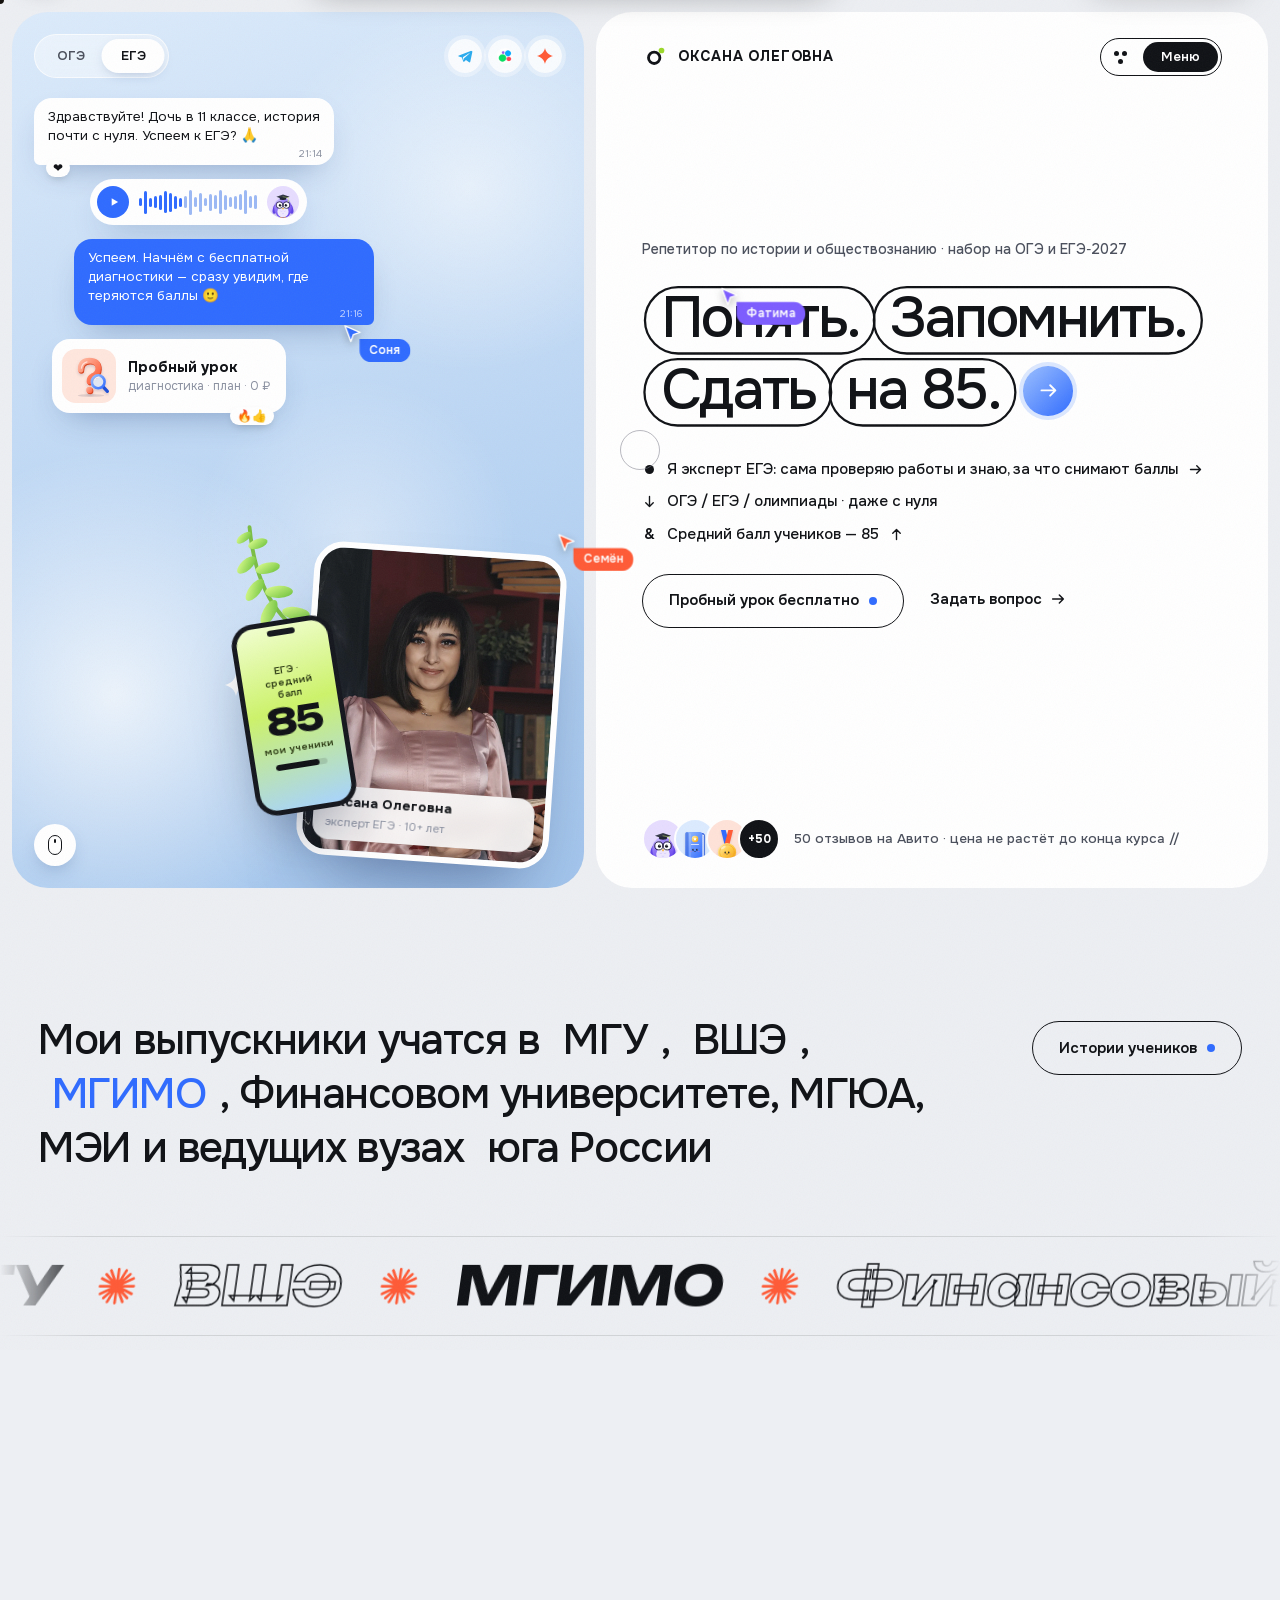
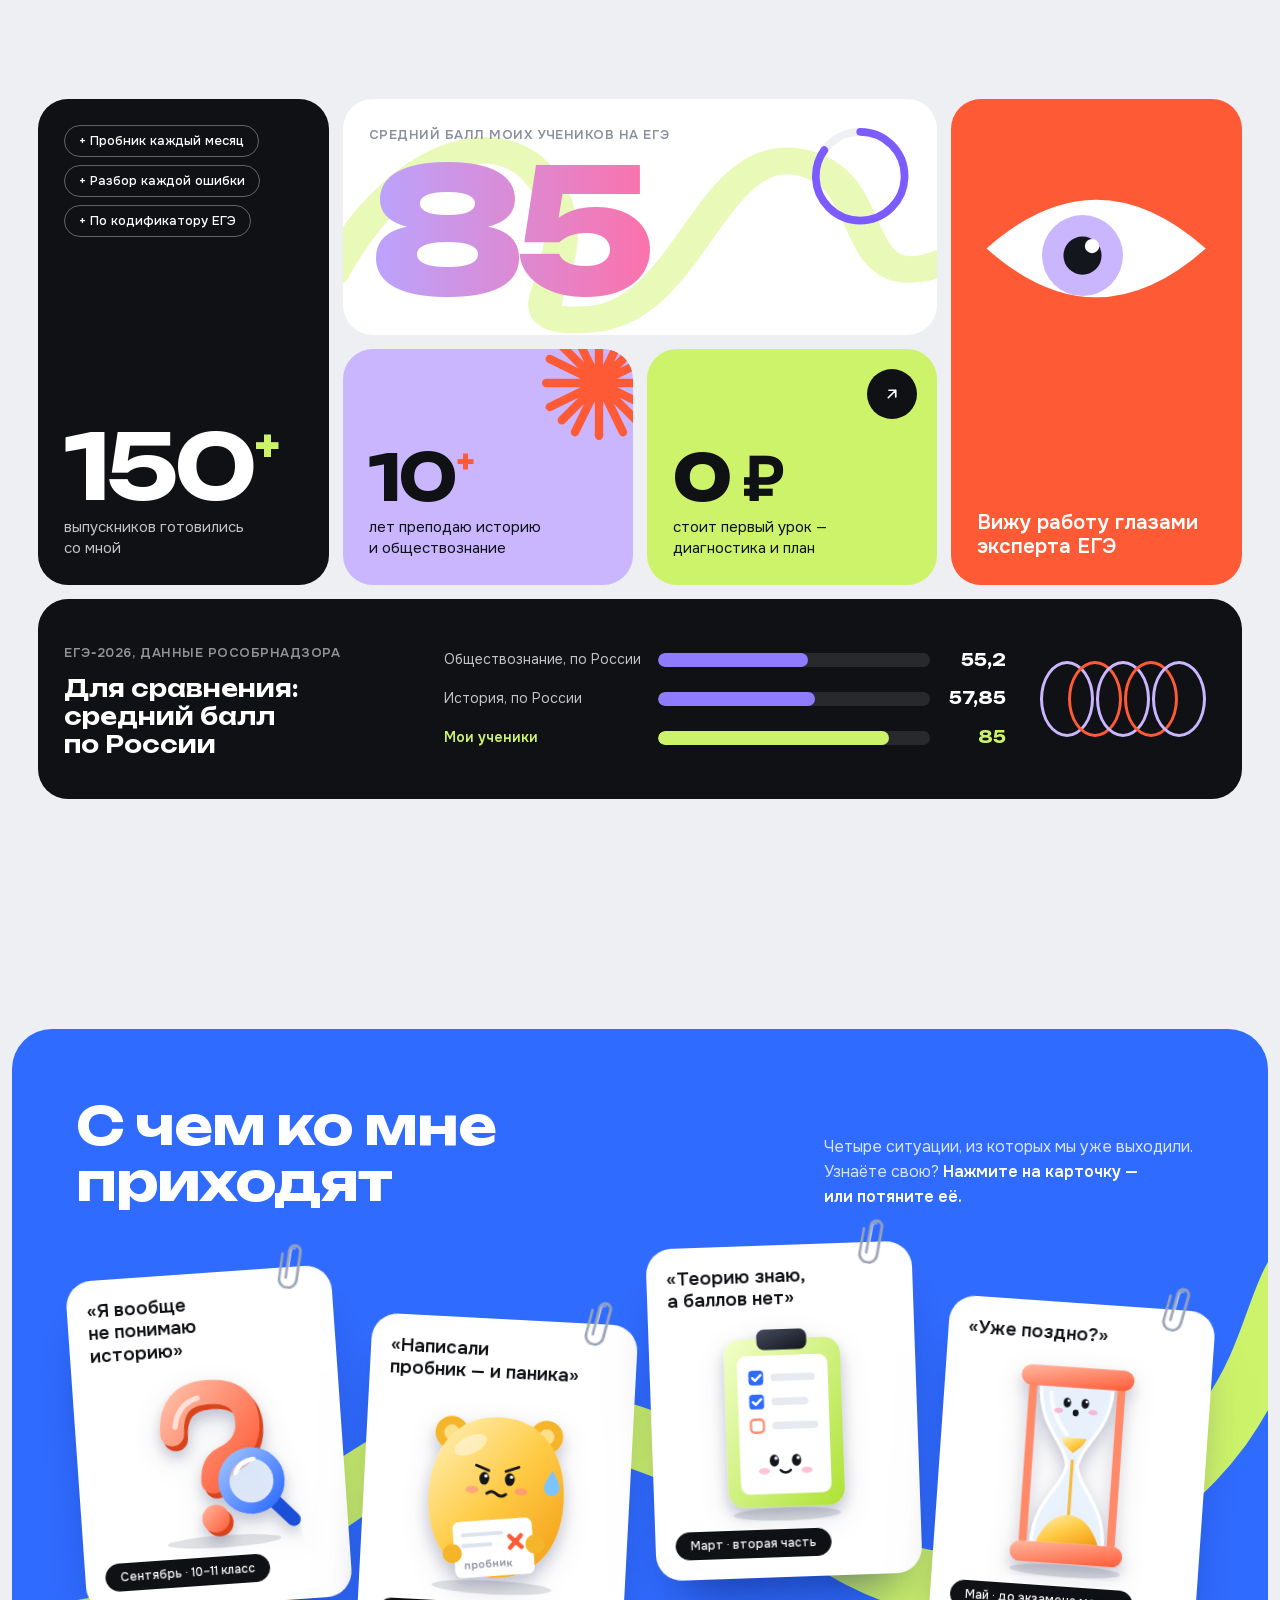
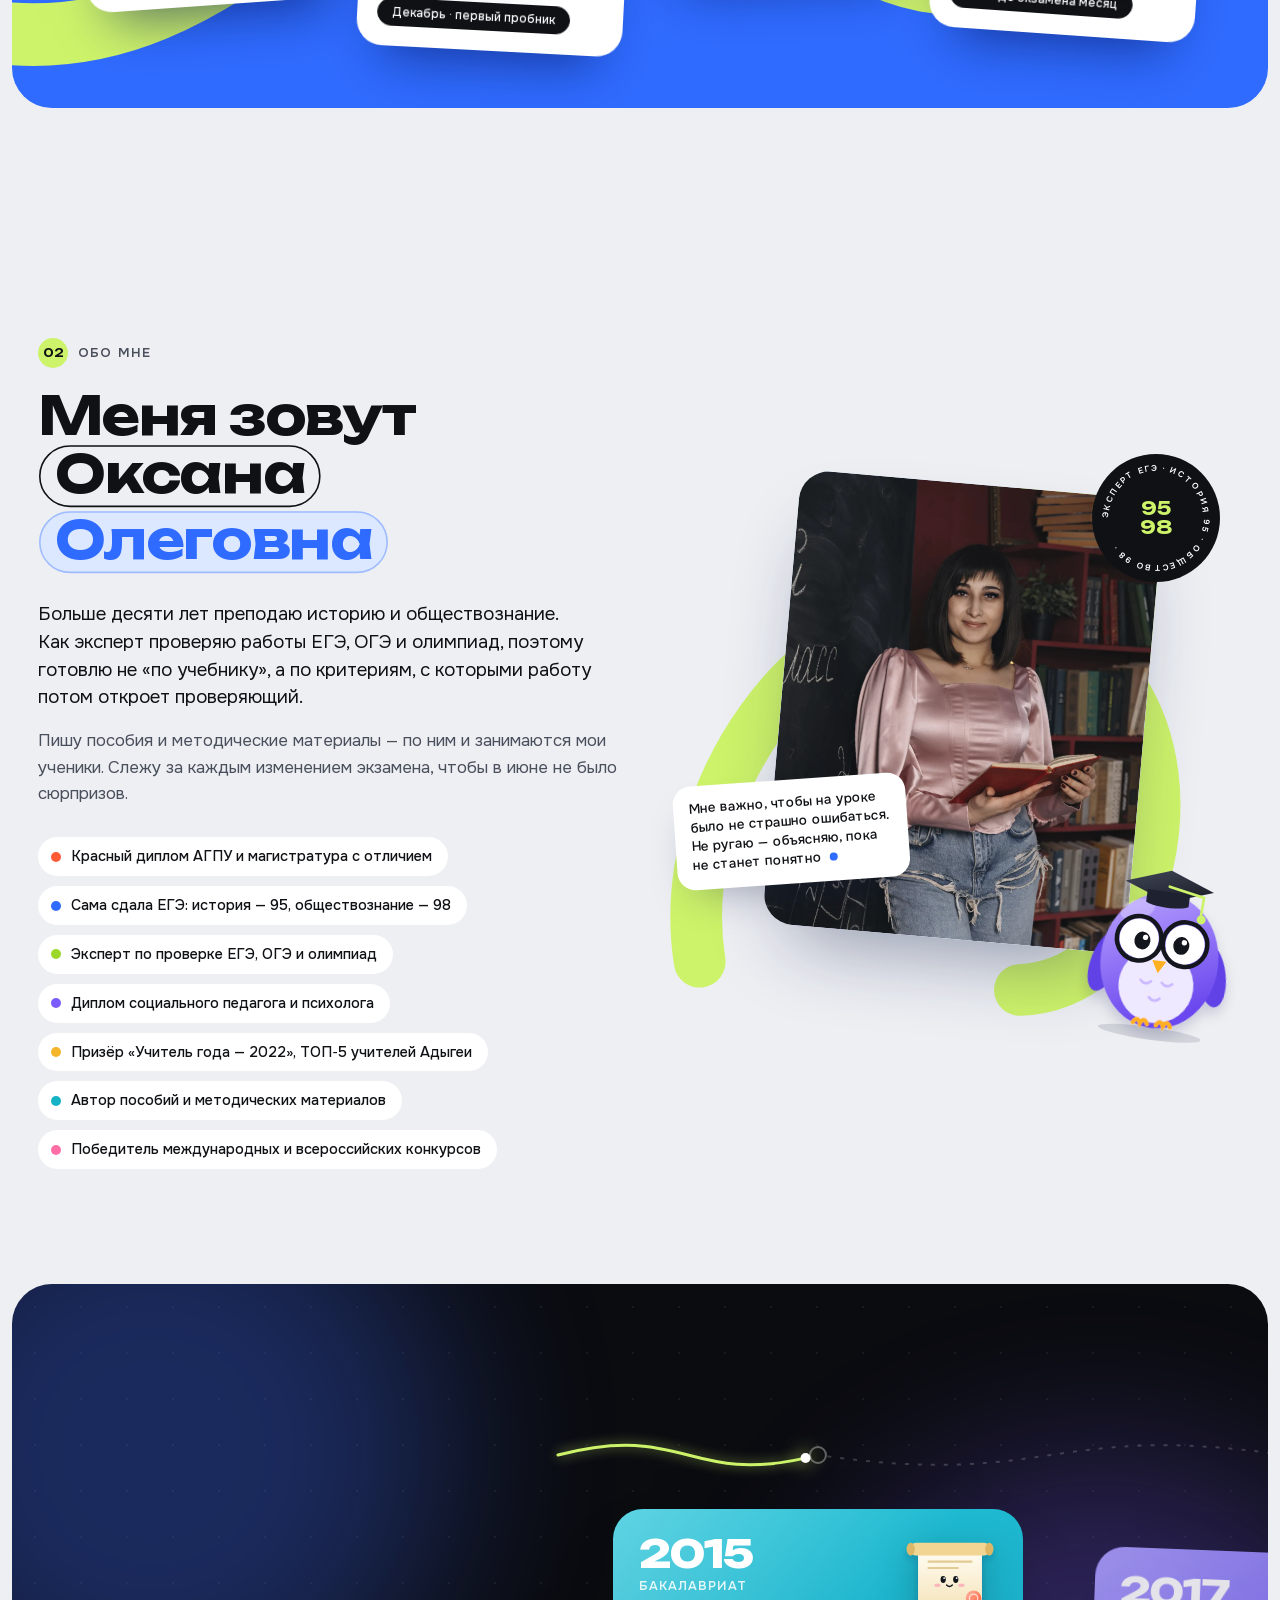
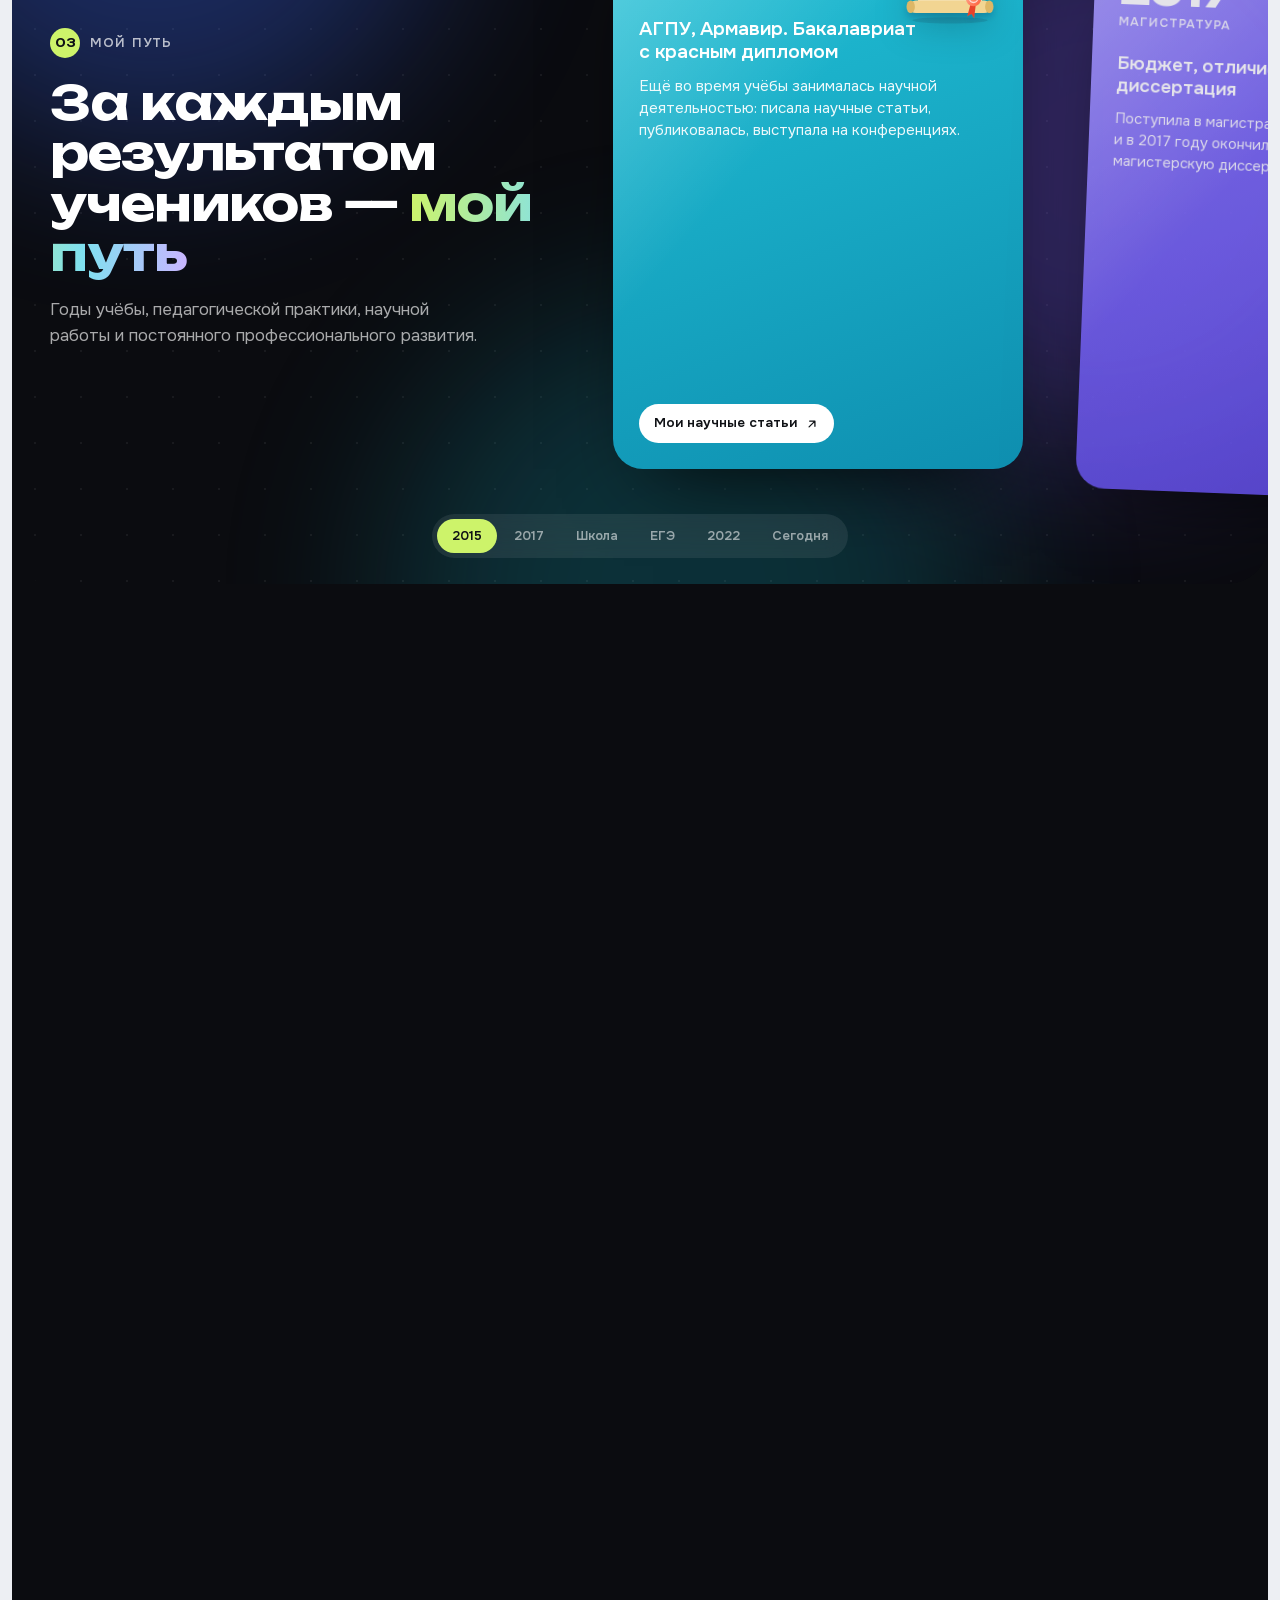
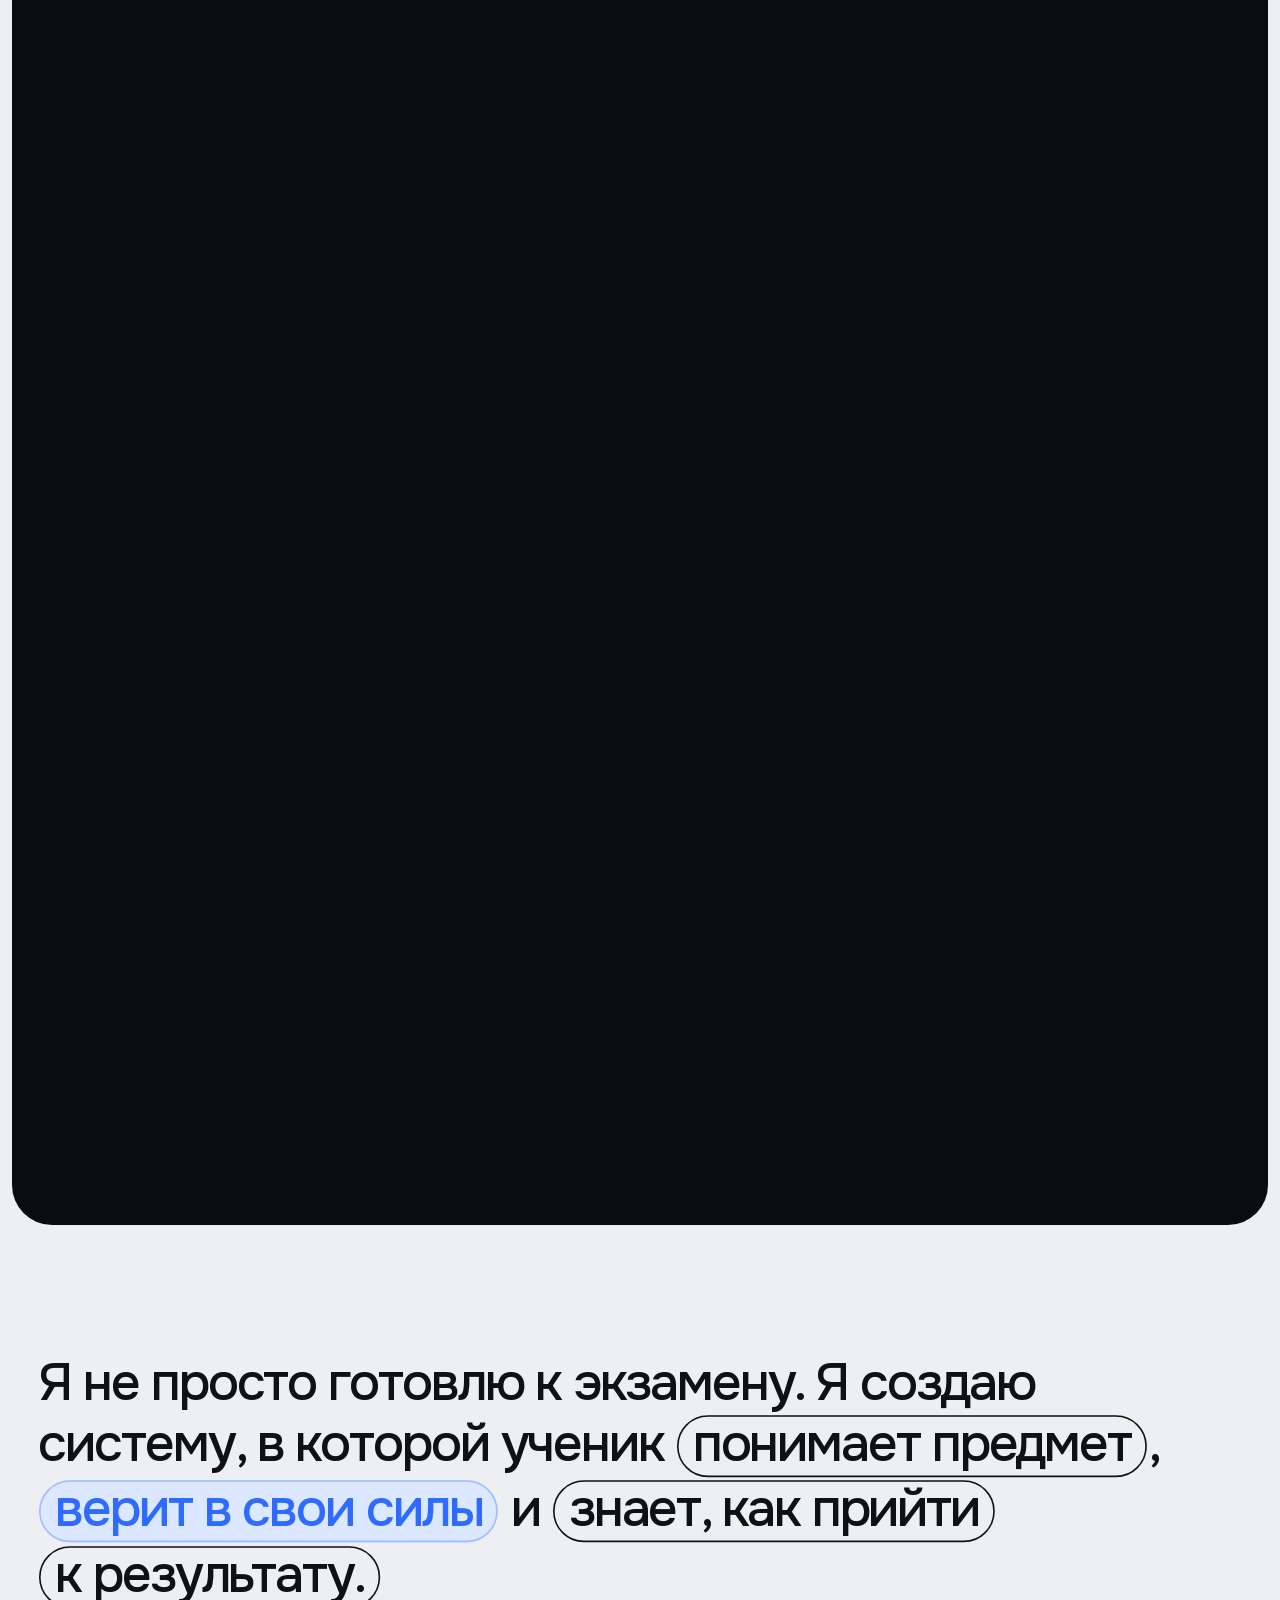
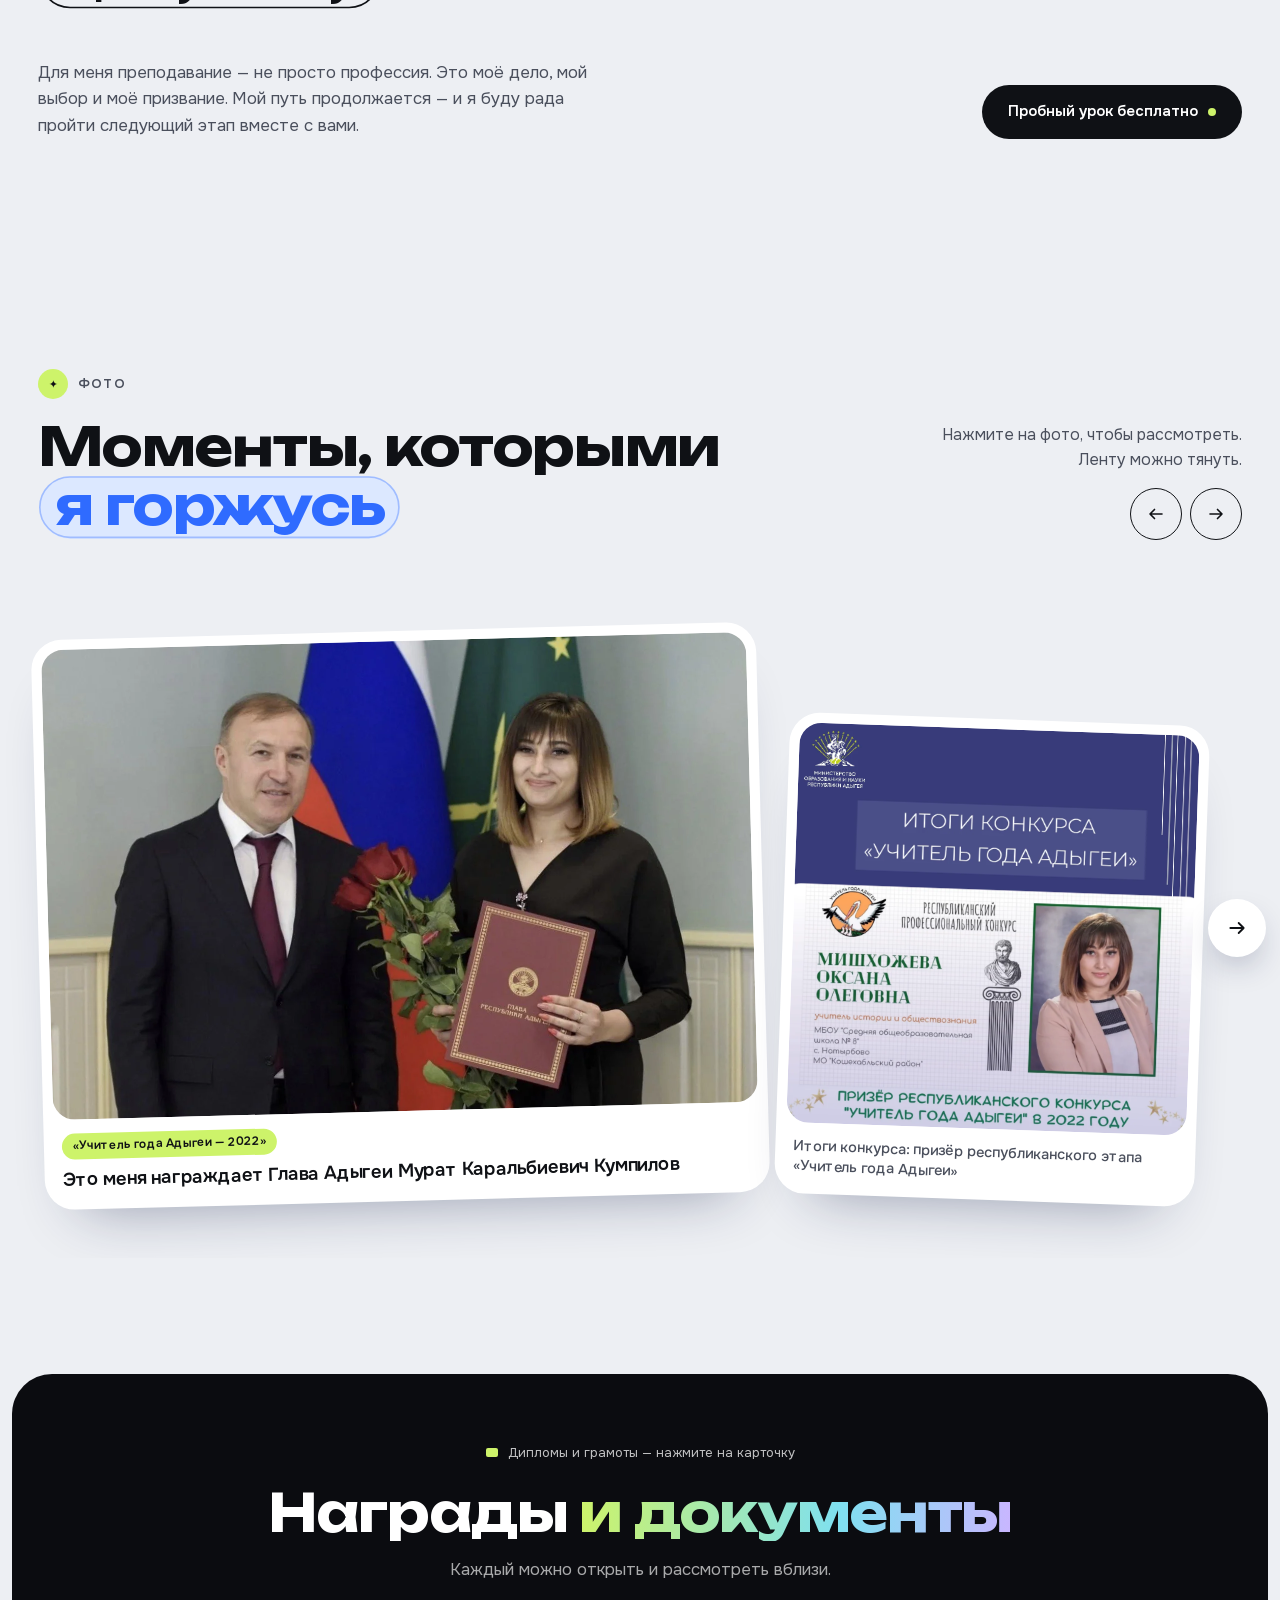
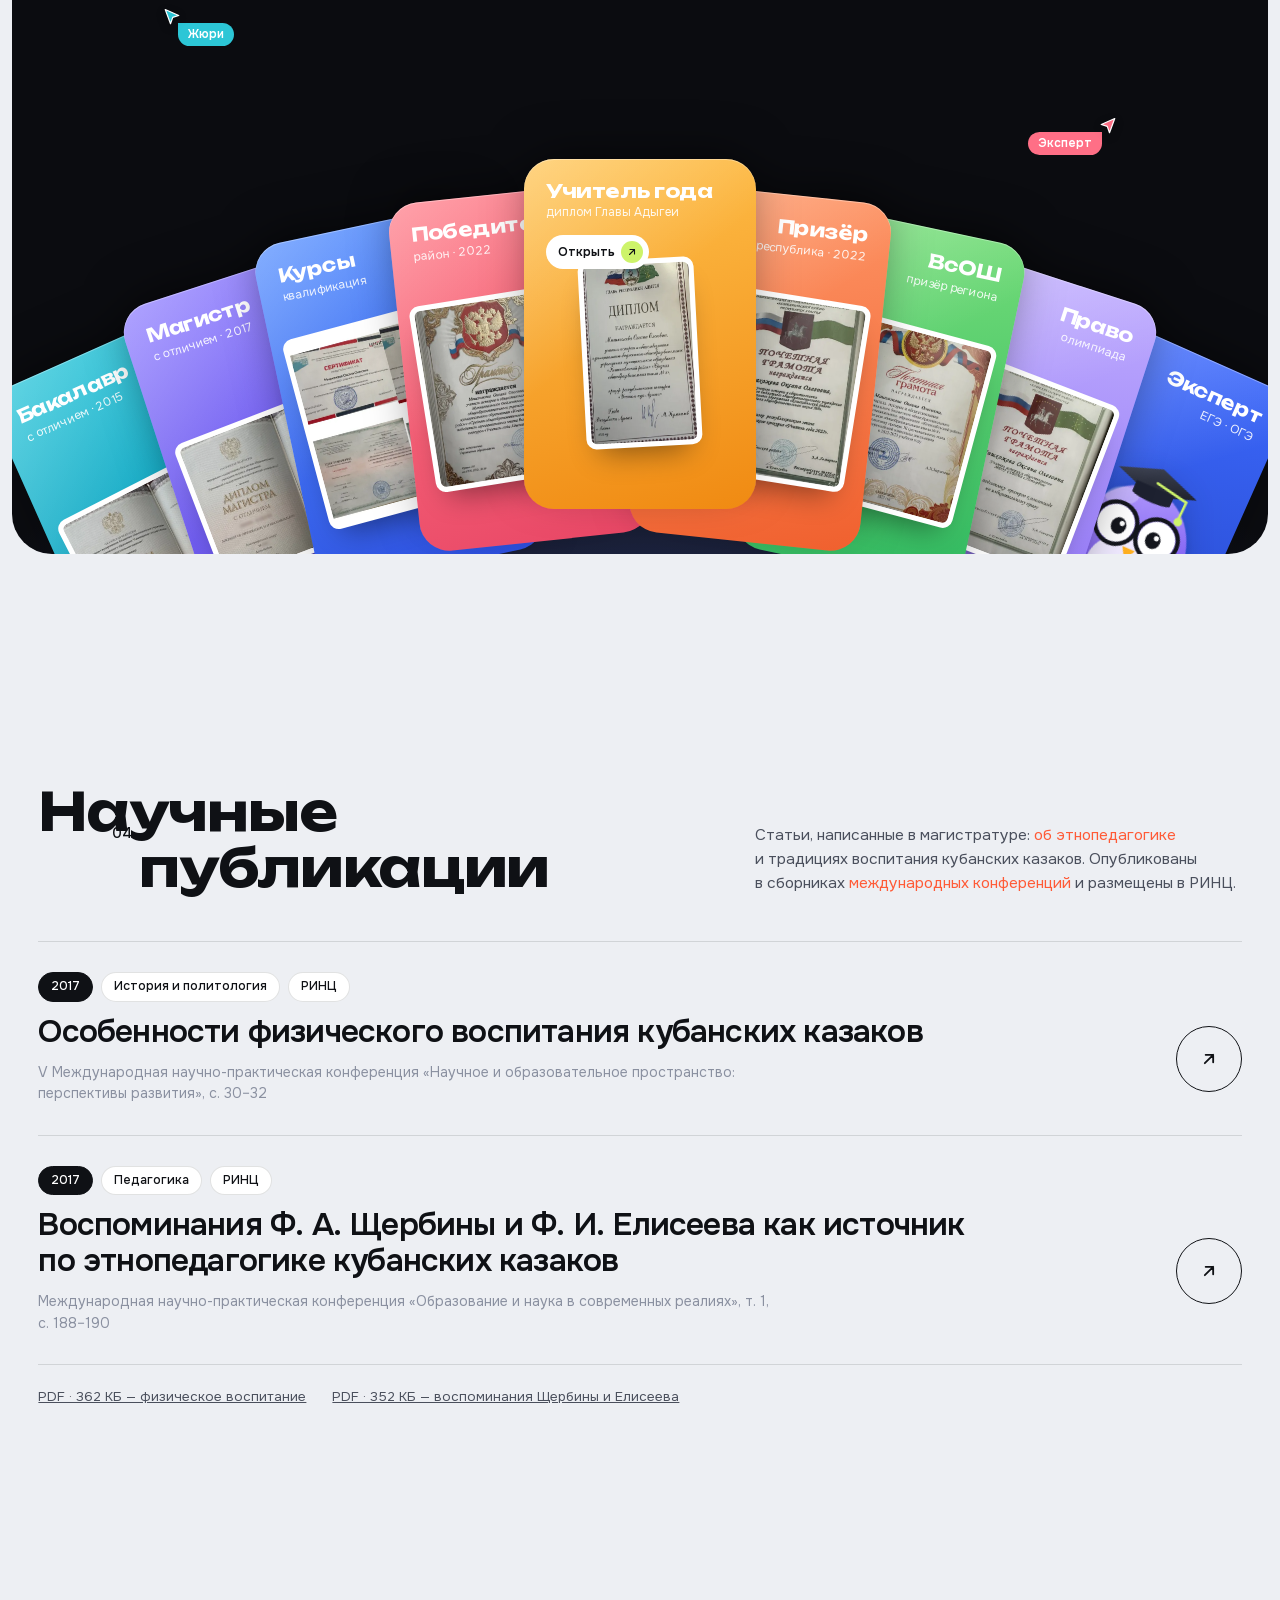
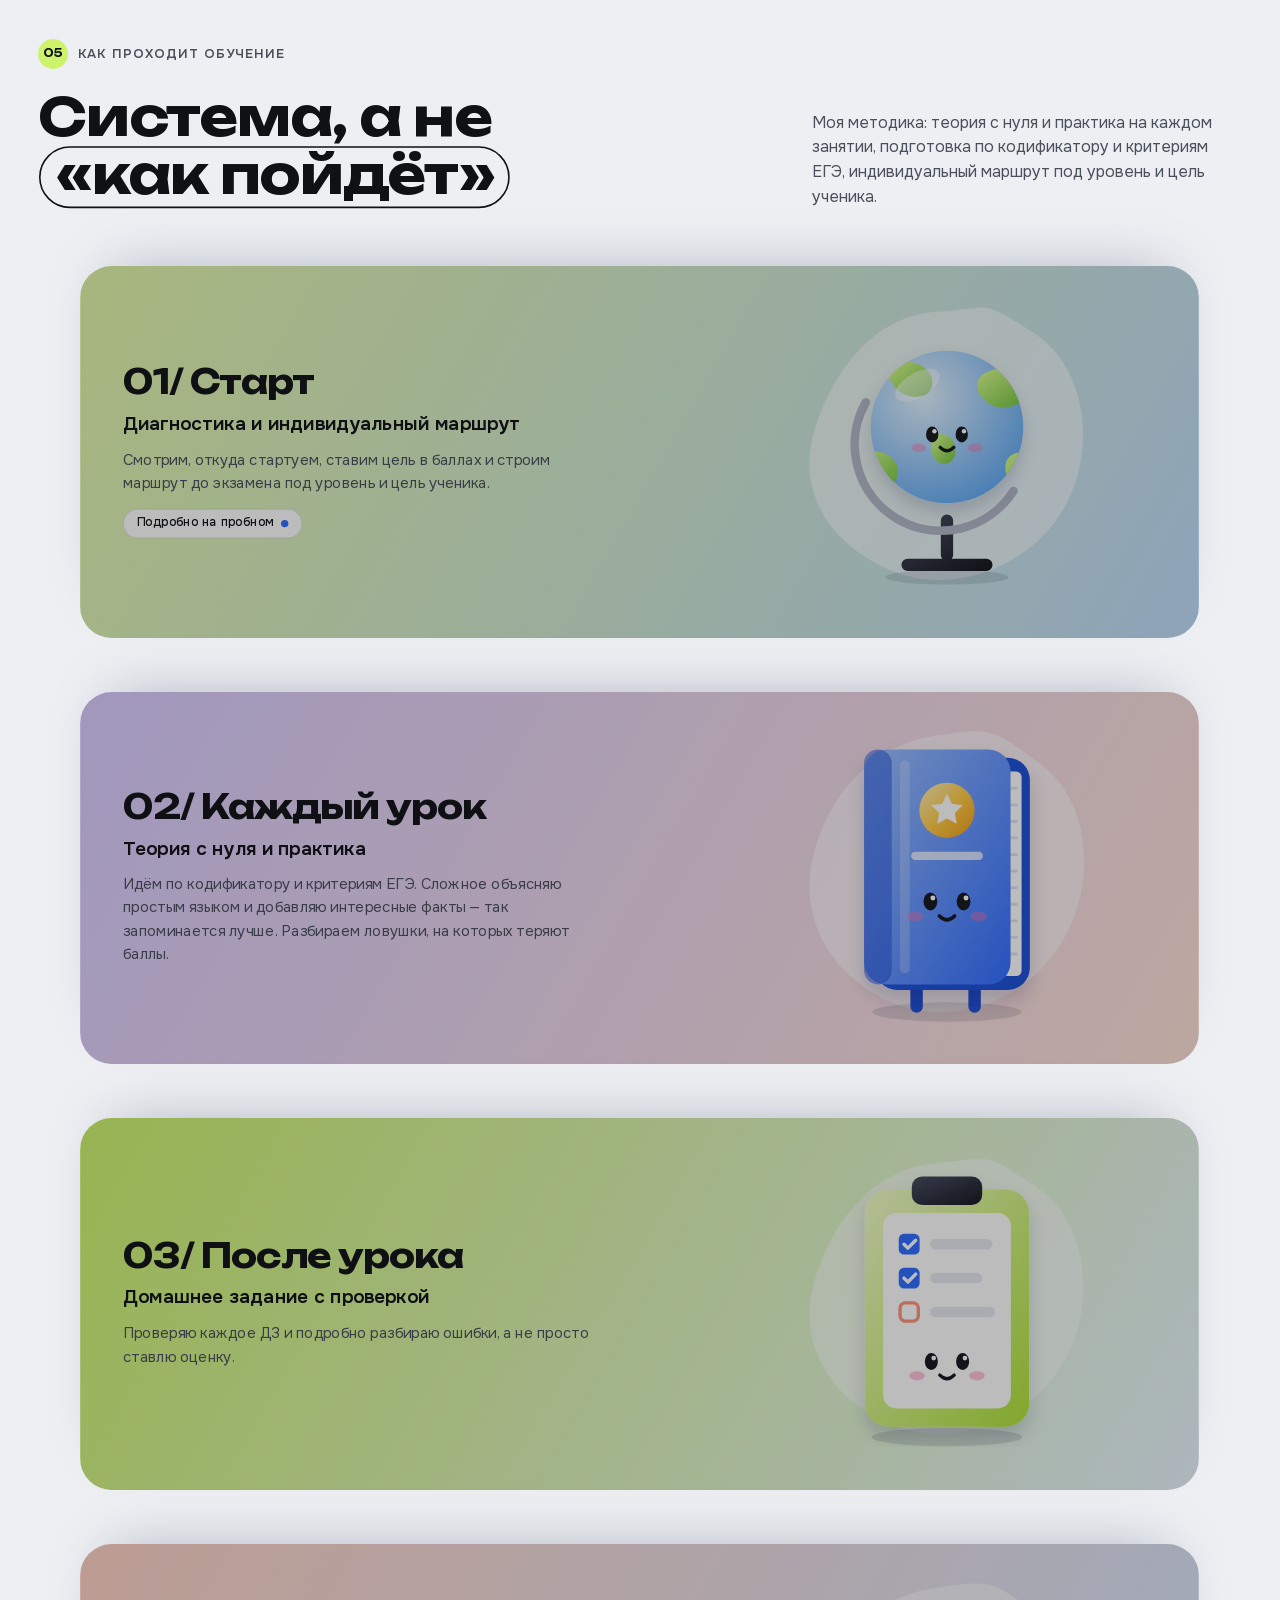
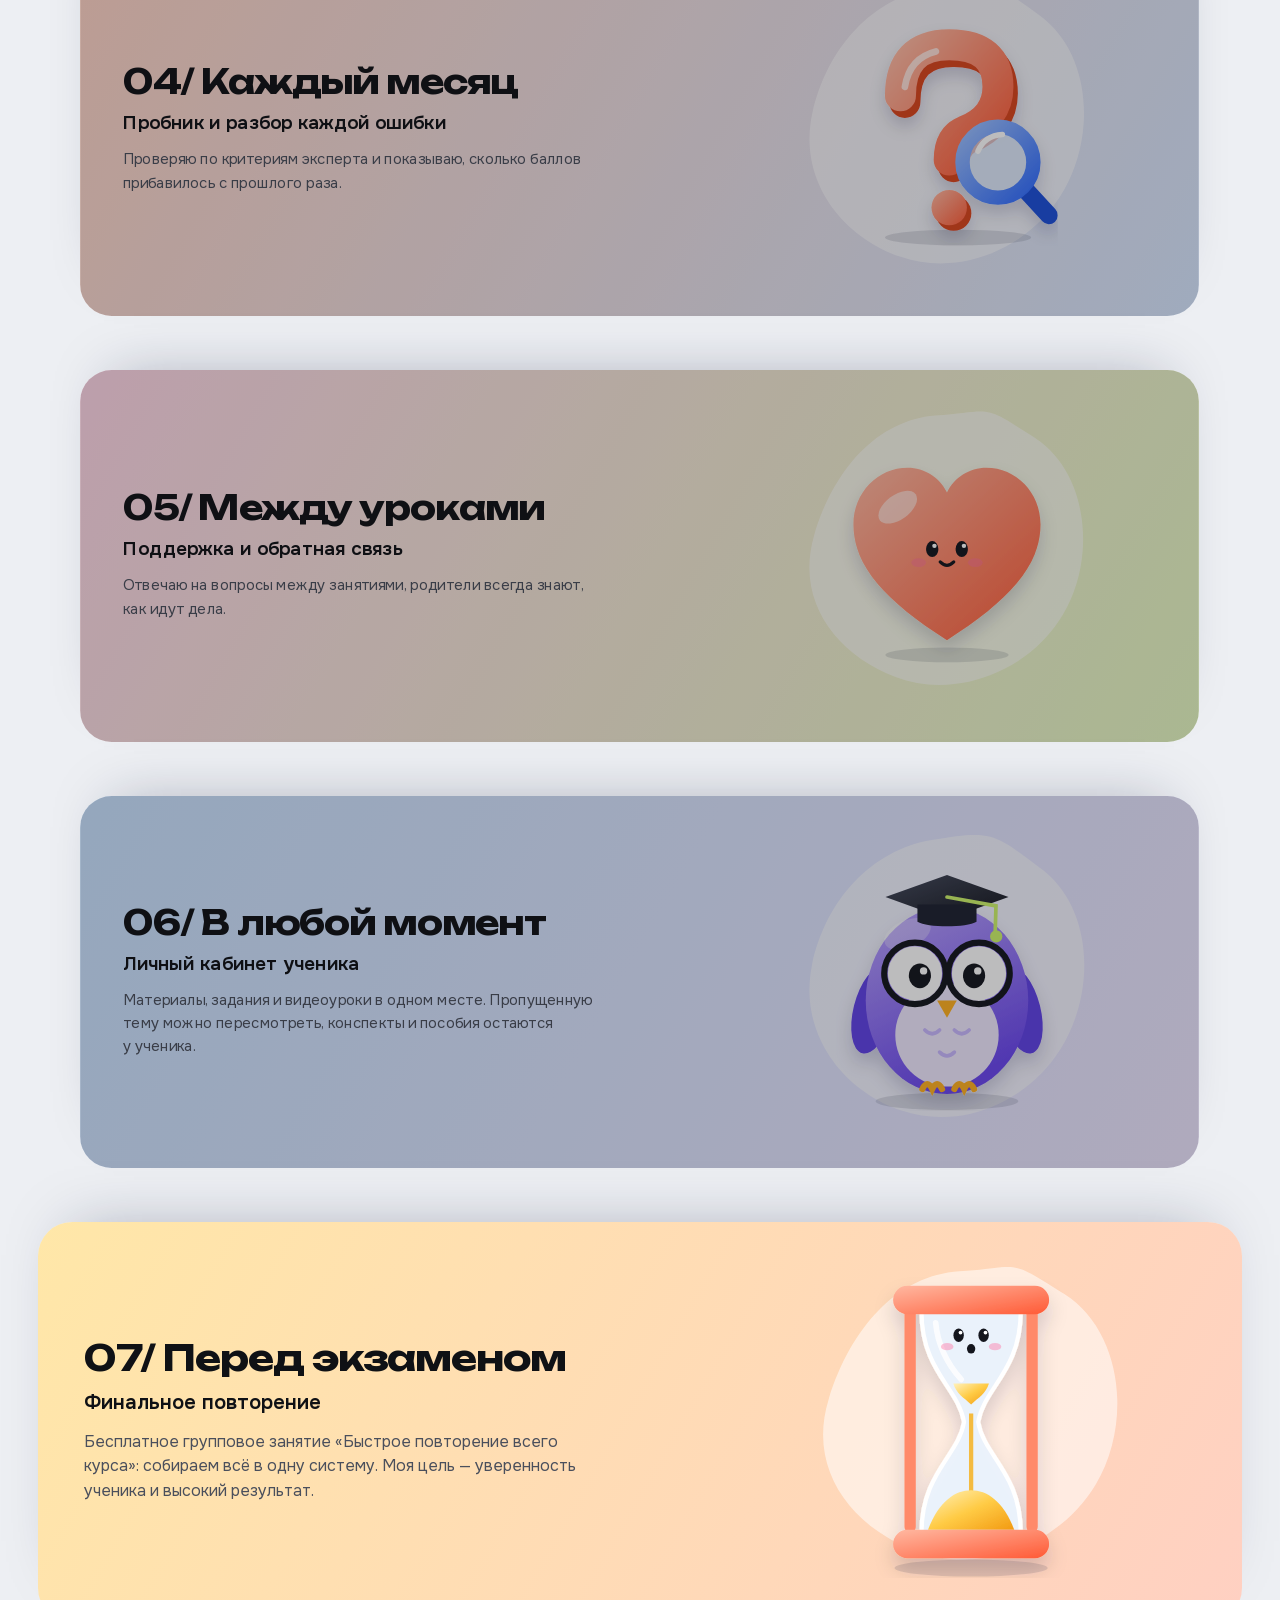
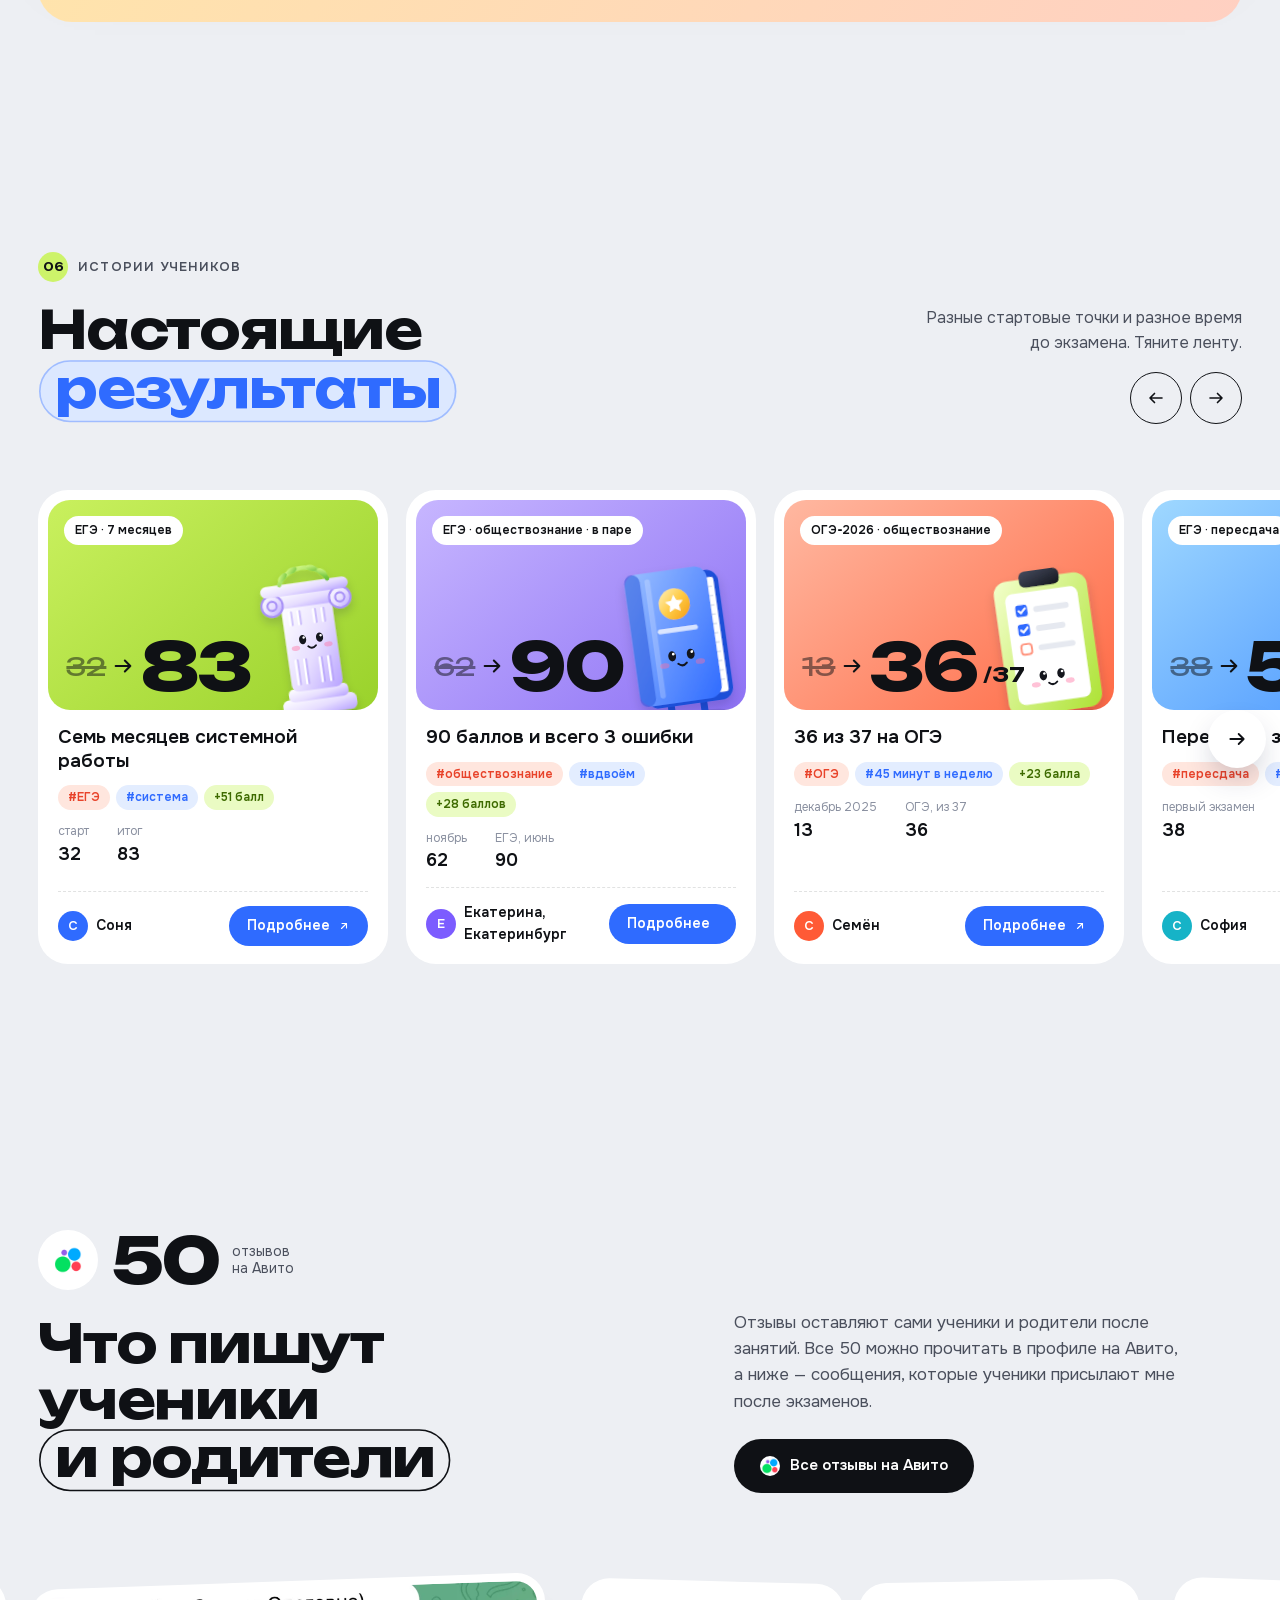
==== index.html @ fb3bc88a "Вторая версия сайта: новый дизайн, фото, документы и отзывы Отдельная ветка v2, первая версия в main" ====
<!doctype html>
<html lang="ru" class="no-js">
<head>
<meta charset="utf-8">
<meta name="viewport" content="width=device-width, initial-scale=1, viewport-fit=cover">
<title>Оксана Олеговна — ЕГЭ и ОГЭ по истории и обществознанию</title>
<meta name="description" content="Репетитор по истории и обществознанию. Эксперт ЕГЭ, средний балл учеников 85. Индивидуально, вдвоём и в мини-группах. Пробный урок бесплатно.">
<meta name="robots" content="noindex">
<meta name="theme-color" content="#EDEFF3">
<link rel="icon" href="favicon.svg" type="image/svg+xml">
<link rel="preload" href="fonts/unbounded-cyr.woff2" as="font" type="font/woff2" crossorigin>
<link rel="stylesheet" href="assets/css/onest.css">
<link rel="stylesheet" href="v2.css?v=1">
<script>document.documentElement.classList.replace('no-js','js');</script>
</head>
<body>

<!-- ============ SVG: градиенты, лица, персонажи ============ -->
<svg class="sprite" aria-hidden="true" focusable="false" xmlns="http://www.w3.org/2000/svg">
  <defs>
    <linearGradient id="g-lav" x1="0" y1="0" x2="1" y2="1"><stop offset="0" stop-color="#FFFFFF"/><stop offset=".55" stop-color="#E6DDFF"/><stop offset="1" stop-color="#B7A2FF"/></linearGradient>
    <linearGradient id="g-violet" x1="0" y1="0" x2=".4" y2="1"><stop offset="0" stop-color="#BCA6FF"/><stop offset="1" stop-color="#6A47EE"/></linearGradient>
    <linearGradient id="g-blue" x1="0" y1="0" x2="1" y2="1"><stop offset="0" stop-color="#9CC0FF"/><stop offset="1" stop-color="#2F6BFF"/></linearGradient>
    <linearGradient id="g-coral" x1="0" y1="0" x2="1" y2="1"><stop offset="0" stop-color="#FFB8A1"/><stop offset="1" stop-color="#FF5A36"/></linearGradient>
    <linearGradient id="g-gold" x1="0" y1="0" x2="1" y2="1"><stop offset="0" stop-color="#FFF2BD"/><stop offset=".5" stop-color="#FFCB45"/><stop offset="1" stop-color="#F29A12"/></linearGradient>
    <linearGradient id="g-lime" x1="0" y1="0" x2="1" y2="1"><stop offset="0" stop-color="#F3FFCB"/><stop offset="1" stop-color="#ADE234"/></linearGradient>
    <linearGradient id="g-paper" x1="0" y1="0" x2="0" y2="1"><stop offset="0" stop-color="#FFFCF2"/><stop offset="1" stop-color="#F6E6BF"/></linearGradient>
    <linearGradient id="g-ink" x1="0" y1="0" x2="1" y2="1"><stop offset="0" stop-color="#454B5E"/><stop offset="1" stop-color="#14161D"/></linearGradient>
    <linearGradient id="g-pink" x1="0" y1="0" x2="1" y2="1"><stop offset="0" stop-color="#FFD6E7"/><stop offset="1" stop-color="#FF6FA6"/></linearGradient>
    <linearGradient id="g-teal" x1="0" y1="0" x2="1" y2="1"><stop offset="0" stop-color="#B4F6FA"/><stop offset="1" stop-color="#16B3C7"/></linearGradient>
    <radialGradient id="g-sky" cx=".35" cy=".3" r=".8"><stop offset="0" stop-color="#E4F4FF"/><stop offset="1" stop-color="#5AA6F2"/></radialGradient>
    <linearGradient id="g-leaf" x1="0" y1="0" x2="1" y2="1"><stop offset="0" stop-color="#DFFF8F"/><stop offset="1" stop-color="#6CC23A"/></linearGradient>
    <filter id="f-soft" x="-25%" y="-20%" width="150%" height="150%"><feDropShadow dx="0" dy="8" stdDeviation="7" flood-color="#1B1F3B" flood-opacity=".16"/></filter>
    <clipPath id="c-globe"><circle cx="90" cy="90" r="62"/></clipPath>
  </defs>

  <!-- лица -->
  <symbol id="face" viewBox="0 0 60 34">
    <ellipse cx="7" cy="23" rx="6" ry="3.5" fill="#FF6F9F" opacity=".42"/><ellipse cx="53" cy="23" rx="6" ry="3.5" fill="#FF6F9F" opacity=".42"/>
    <ellipse cx="18" cy="12" rx="5" ry="6.5" fill="#14161D"><animate attributeName="ry" values="6.5;6.5;.6;6.5;6.5" keyTimes="0;.9;.94;.98;1" dur="4.6s" repeatCount="indefinite"/></ellipse>
    <ellipse cx="42" cy="12" rx="5" ry="6.5" fill="#14161D"><animate attributeName="ry" values="6.5;6.5;.6;6.5;6.5" keyTimes="0;.9;.94;.98;1" dur="4.6s" repeatCount="indefinite"/></ellipse>
    <g fill="#fff"><circle cx="19.8" cy="9.4" r="1.8"/><circle cx="43.8" cy="9.4" r="1.8"/><animate attributeName="opacity" values="1;1;0;1;1" keyTimes="0;.9;.94;.98;1" dur="4.6s" repeatCount="indefinite"/></g>
    <path d="M24.5 22.5q5.5 5.5 11 0" fill="none" stroke="#14161D" stroke-width="2.6" stroke-linecap="round"/>
  </symbol>
  <symbol id="face-o" viewBox="0 0 60 34">
    <ellipse cx="7" cy="23" rx="6" ry="3.5" fill="#FF6F9F" opacity=".42"/><ellipse cx="53" cy="23" rx="6" ry="3.5" fill="#FF6F9F" opacity=".42"/>
    <ellipse cx="18" cy="12" rx="5" ry="6.5" fill="#14161D"><animate attributeName="ry" values="6.5;6.5;.6;6.5;6.5" keyTimes="0;.86;.9;.94;1" dur="5.3s" repeatCount="indefinite"/></ellipse>
    <ellipse cx="42" cy="12" rx="5" ry="6.5" fill="#14161D"><animate attributeName="ry" values="6.5;6.5;.6;6.5;6.5" keyTimes="0;.86;.9;.94;1" dur="5.3s" repeatCount="indefinite"/></ellipse>
    <g fill="#fff"><circle cx="19.8" cy="9.4" r="1.8"/><circle cx="43.8" cy="9.4" r="1.8"/></g>
    <ellipse cx="30" cy="25" rx="4" ry="4.6" fill="#14161D"/>
  </symbol>
  <symbol id="face-worry" viewBox="0 0 60 40">
    <ellipse cx="7" cy="29" rx="6" ry="3.5" fill="#FF6F9F" opacity=".45"/><ellipse cx="53" cy="29" rx="6" ry="3.5" fill="#FF6F9F" opacity=".45"/>
    <path d="M10 6l12 4.5M50 6l-12 4.5" stroke="#14161D" stroke-width="2.6" stroke-linecap="round"/>
    <ellipse cx="18" cy="18" rx="4.6" ry="6" fill="#14161D"><animate attributeName="ry" values="6;6;.6;6;6" keyTimes="0;.88;.92;.96;1" dur="3.4s" repeatCount="indefinite"/></ellipse>
    <ellipse cx="42" cy="18" rx="4.6" ry="6" fill="#14161D"><animate attributeName="ry" values="6;6;.6;6;6" keyTimes="0;.88;.92;.96;1" dur="3.4s" repeatCount="indefinite"/></ellipse>
    <g fill="#fff"><circle cx="19.5" cy="15.6" r="1.6"/><circle cx="43.5" cy="15.6" r="1.6"/></g>
    <path d="M21 32q4.5-4 9 0t9 0" fill="none" stroke="#14161D" stroke-width="2.6" stroke-linecap="round"/>
  </symbol>

  <!-- колонна -->
  <symbol id="m-column" viewBox="0 0 160 230">
    <ellipse cx="80" cy="222" rx="60" ry="7" fill="#1B1F3B" opacity=".13"/>
    <g filter="url(#f-soft)">
      <rect x="28" y="192" width="104" height="24" rx="9" fill="url(#g-lav)"/>
      <rect x="38" y="178" width="84" height="18" rx="7" fill="url(#g-lav)"/>
      <rect x="44" y="60" width="72" height="122" rx="10" fill="url(#g-lav)"/>
      <g stroke-width="3" stroke-linecap="round"><path d="M57 70v18M69 70v18M91 70v18M103 70v18M57 138v34M69 138v34M91 138v34M103 138v34" stroke="#A891F7" stroke-opacity=".5"/><path d="M54 70v18M66 70v18M88 70v18M100 70v18M54 138v34M66 138v34M88 138v34M100 138v34" stroke="#fff"/></g>
      <rect x="24" y="44" width="112" height="20" rx="10" fill="url(#g-lav)"/>
      <circle cx="32" cy="58" r="15" fill="url(#g-lav)" stroke="#A891F7" stroke-width="3"/><circle cx="32" cy="58" r="6.5" fill="none" stroke="#A891F7" stroke-width="3"/>
      <circle cx="128" cy="58" r="15" fill="url(#g-lav)" stroke="#A891F7" stroke-width="3"/><circle cx="128" cy="58" r="6.5" fill="none" stroke="#A891F7" stroke-width="3"/>
      <rect x="18" y="30" width="124" height="16" rx="8" fill="url(#g-lav)"/>
      <path d="M46 30c6-14 22-20 34-20s28 6 34 20" fill="none" stroke="url(#g-leaf)" stroke-width="6" stroke-linecap="round"/>
      <g fill="url(#g-leaf)"><ellipse cx="52" cy="20" rx="8" ry="4" transform="rotate(-40 52 20)"/><ellipse cx="66" cy="12" rx="8" ry="4" transform="rotate(-20 66 12)"/><ellipse cx="94" cy="12" rx="8" ry="4" transform="rotate(20 94 12)"/><ellipse cx="108" cy="20" rx="8" ry="4" transform="rotate(40 108 20)"/></g>
    </g>
    <use href="#face" x="50" y="98" width="60" height="34"/>
  </symbol>

  <!-- сова в очках -->
  <symbol id="m-owl" viewBox="0 0 180 210">
    <ellipse cx="90" cy="202" rx="58" ry="7" fill="#1B1F3B" opacity=".13"/>
    <g filter="url(#f-soft)">
      <ellipse cx="30" cy="128" rx="16" ry="36" fill="#6142E6" transform="rotate(14 30 128)"/>
      <ellipse cx="150" cy="128" rx="16" ry="36" fill="#6142E6" transform="rotate(-14 150 128)"/>
      <ellipse cx="90" cy="120" rx="66" ry="76" fill="url(#g-violet)"/>
      <ellipse cx="90" cy="148" rx="42" ry="42" fill="#EFE9FF"/>
      <path d="M72 144q6 6 12 0M96 144q6 6 12 0M84 162q6 6 12 0" stroke="#C9B8FF" stroke-width="3" fill="none" stroke-linecap="round"/>
      <ellipse cx="58" cy="66" rx="20" ry="11" fill="#fff" opacity=".28" transform="rotate(-24 58 66)"/>
      <path d="M70 192q4-8 8 0q4-8 8 0M96 192q4-8 8 0q4-8 8 0" stroke="#FFB020" stroke-width="5" fill="none" stroke-linecap="round"/>
    </g>
    <circle cx="64" cy="98" r="22" fill="#fff"/><circle cx="116" cy="98" r="22" fill="#fff"/>
    <ellipse cx="68" cy="100" rx="9" ry="10" fill="#14161D"><animate attributeName="ry" values="10;10;1;10;10" keyTimes="0;.9;.94;.98;1" dur="5s" repeatCount="indefinite"/></ellipse>
    <ellipse cx="112" cy="100" rx="9" ry="10" fill="#14161D"><animate attributeName="ry" values="10;10;1;10;10" keyTimes="0;.9;.94;.98;1" dur="5s" repeatCount="indefinite"/></ellipse>
    <g fill="#fff"><circle cx="71" cy="96" r="3"/><circle cx="115" cy="96" r="3"/></g>
    <g fill="none" stroke="#14161D" stroke-width="5"><circle cx="64" cy="98" r="25"/><circle cx="116" cy="98" r="25"/><path d="M88 94q2-4 4 0"/></g>
    <path d="M82 120h16l-8 14z" fill="#FFB020"/>
    <path d="M90 18l50 18-50 18-50-18z" fill="url(#g-ink)"/><path d="M66 42v14c8 5 40 5 48 0V42" fill="#1D2130"/>
    <path d="M90 36l40 6v24" stroke="#CDF36A" stroke-width="3" fill="none" stroke-linecap="round"><animateTransform attributeName="transform" type="rotate" values="0 90 36;3 90 36;0 90 36" dur="2.6s" repeatCount="indefinite"/></path>
    <circle cx="130" cy="68" r="5" fill="#CDF36A"/>
  </symbol>

  <!-- книга -->
  <symbol id="m-book" viewBox="0 0 160 210">
    <ellipse cx="80" cy="202" rx="54" ry="7" fill="#1B1F3B" opacity=".13"/>
    <path d="M58 182v16M100 182v16" stroke="#1E4FD8" stroke-width="9" stroke-linecap="round"/>
    <g filter="url(#f-soft)">
      <rect x="28" y="18" width="112" height="168" rx="16" fill="#1E4FD8"/>
      <rect x="120" y="28" width="14" height="148" rx="4" fill="#fff"/>
      <path d="M123 40h8M123 52h8M123 64h8M123 76h8M123 88h8M123 100h8M123 112h8M123 124h8M123 136h8M123 148h8M123 160h8" stroke="#DCE2EE" stroke-width="2"/>
      <rect x="20" y="12" width="106" height="170" rx="16" fill="url(#g-blue)"/>
      <rect x="20" y="12" width="20" height="170" rx="10" fill="#1E4FD8" opacity=".5"/>
      <circle cx="80" cy="56" r="20" fill="url(#g-gold)"/>
      <path d="M80 44l3.5 7.2 7.9 1.1-5.7 5.6 1.4 7.9-7.1-3.8-7.1 3.8 1.4-7.9-5.7-5.6 7.9-1.1z" fill="#fff"/>
      <rect x="54" y="86" width="52" height="6" rx="3" fill="#fff" opacity=".75"/>
      <rect x="46" y="20" width="7" height="154" rx="3.5" fill="#fff" opacity=".22"/>
    </g>
    <use href="#face" x="50" y="110" width="60" height="34"/>
  </symbol>

  <!-- свиток -->
  <symbol id="m-scroll" viewBox="0 0 210 170">
    <ellipse cx="105" cy="162" rx="72" ry="6" fill="#1B1F3B" opacity=".13"/>
    <g filter="url(#f-soft)">
      <rect x="44" y="28" width="122" height="104" fill="url(#g-paper)"/>
      <g stroke="#E3CC93" stroke-width="4" stroke-linecap="round"><path d="M64 50h82M64 62h56"/></g>
      <rect x="28" y="14" width="154" height="24" rx="12" fill="#F2D592"/><ellipse cx="30" cy="26" rx="8" ry="12" fill="#DDB766"/><ellipse cx="180" cy="26" rx="8" ry="12" fill="#DDB766"/>
      <rect x="28" y="124" width="154" height="24" rx="12" fill="#F2D592"/><ellipse cx="30" cy="136" rx="8" ry="12" fill="#DDB766"/><ellipse cx="180" cy="136" rx="8" ry="12" fill="#DDB766"/>
      <path d="M144 132l-6 22 8-4 5 8 3-24" fill="#E8432A"/>
      <circle cx="150" cy="120" r="15" fill="url(#g-coral)"/><circle cx="150" cy="120" r="8" fill="none" stroke="#fff" stroke-opacity=".7" stroke-width="2.5"/>
    </g>
    <use href="#face" x="74" y="72" width="60" height="34"/>
  </symbol>

  <!-- медаль -->
  <symbol id="m-medal" viewBox="0 0 170 230">
    <ellipse cx="85" cy="222" rx="54" ry="7" fill="#1B1F3B" opacity=".13"/>
    <g filter="url(#f-soft)">
      <path d="M44 0h32l26 98-32 6z" fill="#2F6BFF"/><path d="M126 0H94L68 98l32 6z" fill="#FF5A36"/>
      <circle cx="85" cy="150" r="62" fill="url(#g-gold)"/>
      <circle cx="85" cy="150" r="49" fill="none" stroke="#F29A12" stroke-width="4" stroke-dasharray="1 8" stroke-linecap="round"/>
      <ellipse cx="60" cy="118" rx="18" ry="9" fill="#fff" opacity=".5" transform="rotate(-32 60 118)"/>
    </g>
    <use href="#face" x="55" y="140" width="60" height="34"/>
  </symbol>

  <!-- песочные часы -->
  <symbol id="m-hourglass" viewBox="0 0 150 220">
    <ellipse cx="75" cy="213" rx="54" ry="6" fill="#1B1F3B" opacity=".13"/>
    <g filter="url(#f-soft)">
      <rect x="28" y="28" width="8" height="160" rx="4" fill="#FF8A6B"/><rect x="114" y="28" width="8" height="160" rx="4" fill="#FF8A6B"/>
      <path d="M40 32h70c0 42-26 54-30 78 4 24 30 36 30 78H40c0-42 26-54 30-78-4-24-30-36-30-78z" fill="#EAF4FF" fill-opacity=".9" stroke="#fff" stroke-width="3"/>
      <path fill="url(#g-gold)" d="M48 54h54c-4 18-18 26-27 40c-9-14-23-22-27-40z"><animate attributeName="d" dur="7s" repeatCount="indefinite" keyTimes="0;.94;1" values="M48 54h54c-4 18-18 26-27 40c-9-14-23-22-27-40z;M64 86h22c-2 6-6 8-11 12c-5-4-9-6-11-12z;M48 54h54c-4 18-18 26-27 40c-9-14-23-22-27-40z"/></path>
      <rect x="73.5" y="104" width="3" height="76" fill="#F5B52A"><animate attributeName="opacity" values="1;.6;1" dur=".5s" repeatCount="indefinite"/></rect>
      <path fill="url(#g-gold)" d="M50 186h50c-6-6-14-8-25-8s-19 2-25 8z"><animate attributeName="d" dur="7s" repeatCount="indefinite" keyTimes="0;.94;1" values="M50 186h50c-6-6-14-8-25-8s-19 2-25 8z;M44 186h62c-8-22-20-30-31-30s-23 8-31 30z;M50 186h50c-6-6-14-8-25-8s-19 2-25 8z"/></path>
      <rect x="20" y="14" width="110" height="20" rx="10" fill="url(#g-coral)"/><rect x="20" y="186" width="110" height="20" rx="10" fill="url(#g-coral)"/>
      <path d="M50 40q2 22 18 40" stroke="#fff" stroke-width="4" fill="none" stroke-linecap="round" opacity=".8"/>
    </g>
    <use href="#face-o" x="53" y="40" width="44" height="25"/>
  </symbol>

  <!-- вопрос и лупа -->
  <symbol id="m-qmark" viewBox="0 0 200 210">
    <ellipse cx="110" cy="202" rx="66" ry="7" fill="#1B1F3B" opacity=".13"/>
    <g filter="url(#f-soft)">
      <path d="M58 74q0-46 44-46t44 38q0 28-30 40-14 6-14 26" fill="none" stroke="#D8441F" stroke-width="28" stroke-linecap="round" transform="translate(4 6)"/>
      <path d="M58 74q0-46 44-46t44 38q0 28-30 40-14 6-14 26" fill="none" stroke="url(#g-coral)" stroke-width="28" stroke-linecap="round"/>
      <path d="M62 66q4-26 28-32" stroke="#fff" stroke-opacity=".65" stroke-width="6" fill="none" stroke-linecap="round"/>
      <circle cx="106" cy="180" r="16" fill="#D8441F"/><circle cx="102" cy="175" r="16" fill="url(#g-coral)"/>
      <path d="M170 158l22 24" stroke="#1E4FD8" stroke-width="16" stroke-linecap="round"/>
      <circle cx="146" cy="134" r="32" fill="#DDEBFF" fill-opacity=".72" stroke="url(#g-blue)" stroke-width="13"/>
      <path d="M128 124q6-14 22-15" stroke="#fff" stroke-width="5" fill="none" stroke-linecap="round"/>
    </g>
  </symbol>

  <!-- паника с пробником -->
  <symbol id="m-panic" viewBox="0 0 190 210">
    <ellipse cx="95" cy="202" rx="62" ry="7" fill="#1B1F3B" opacity=".13"/>
    <g filter="url(#f-soft)">
      <circle cx="46" cy="44" r="17" fill="#F5B52A"/><circle cx="144" cy="44" r="17" fill="#F5B52A"/>
      <circle cx="46" cy="44" r="8" fill="#FFE08A"/><circle cx="144" cy="44" r="8" fill="#FFE08A"/>
      <path d="M95 26c44 0 70 34 70 84s-28 82-70 82-70-32-70-82 26-84 70-84z" fill="url(#g-gold)"/>
      <ellipse cx="66" cy="56" rx="18" ry="9" fill="#fff" opacity=".45" transform="rotate(-28 66 56)"/>
      <g transform="rotate(-7 95 160)">
        <rect x="54" y="132" width="82" height="58" rx="7" fill="#fff"/>
        <path d="M64 146h40M64 157h28" stroke="#DCE2EE" stroke-width="4" stroke-linecap="round"/>
        <path d="M112 150l12 12m0-12l-12 12" stroke="#FF5A36" stroke-width="4.5" stroke-linecap="round"/>
        <text x="64" y="181" font-family="Onest, sans-serif" font-size="11" font-weight="600" fill="#8A90A0">пробник</text>
        <circle cx="52" cy="164" r="10" fill="#F5B52A"/><circle cx="138" cy="160" r="10" fill="#F5B52A"/>
      </g>
    </g>
    <use href="#face-worry" x="62" y="70" width="66" height="44"/>
    <path d="M152 66c6 10 8 14 8 18a8 8 0 0 1-16 0c0-4 2-8 8-18z" fill="#7CC4FF"><animate attributeName="opacity" values="0;1;1;0" dur="2.4s" repeatCount="indefinite"/><animateTransform attributeName="transform" type="translate" values="0 0;0 2;0 14;0 20" dur="2.4s" repeatCount="indefinite"/></path>
  </symbol>

  <!-- планшет с критериями -->
  <symbol id="m-clip" viewBox="0 0 170 220">
    <ellipse cx="85" cy="212" rx="58" ry="7" fill="#1B1F3B" opacity=".13"/>
    <g filter="url(#f-soft)">
      <rect x="22" y="22" width="126" height="182" rx="18" fill="url(#g-lime)"/>
      <rect x="36" y="40" width="98" height="150" rx="10" fill="#fff"/>
      <rect x="58" y="12" width="54" height="22" rx="8" fill="url(#g-ink)"/>
      <rect x="48" y="56" width="16" height="16" rx="4" fill="#2F6BFF"/><path d="M52 64l3 3 6-6" stroke="#fff" stroke-width="2.6" fill="none" stroke-linecap="round" stroke-linejoin="round"/>
      <rect x="48" y="82" width="16" height="16" rx="4" fill="#2F6BFF"/><path d="M52 90l3 3 6-6" stroke="#fff" stroke-width="2.6" fill="none" stroke-linecap="round" stroke-linejoin="round"/>
      <rect x="49" y="109" width="14" height="14" rx="4" fill="none" stroke="#FF5A36" stroke-width="2.6"><animate attributeName="stroke-opacity" values="1;.3;1" dur="1.4s" repeatCount="indefinite"/></rect>
      <g fill="#E6E9F0"><rect x="72" y="60" width="48" height="8" rx="4"/><rect x="72" y="86" width="40" height="8" rx="4"/><rect x="72" y="112" width="50" height="8" rx="4"/></g>
    </g>
    <use href="#face" x="55" y="142" width="60" height="34"/>
  </symbol>

  <!-- шапочка магистра -->
  <symbol id="m-cap" viewBox="0 0 210 180">
    <ellipse cx="105" cy="172" rx="62" ry="6" fill="#1B1F3B" opacity=".13"/>
    <g filter="url(#f-soft)">
      <path d="M50 76v48c0 18 25 30 55 30s55-12 55-30V76" fill="url(#g-violet)"/>
      <ellipse cx="74" cy="104" rx="8" ry="22" fill="#fff" opacity=".25"/>
      <path d="M105 20l95 42-95 42L10 62z" fill="url(#g-ink)"/>
      <path d="M105 26l80 36" stroke="#fff" stroke-opacity=".18" stroke-width="4" stroke-linecap="round"/>
      <circle cx="105" cy="62" r="6" fill="#CDF36A"/>
      <g><path d="M105 62l66 16v40" stroke="#CDF36A" stroke-width="4" fill="none" stroke-linecap="round"/><path d="M164 116h14l5 24h-24z" fill="#CDF36A"/><animateTransform attributeName="transform" type="rotate" values="0 105 62;5 105 62;0 105 62" dur="2.8s" repeatCount="indefinite"/></g>
    </g>
    <use href="#face" x="75" y="106" width="60" height="34"/>
  </symbol>

  <!-- школьный звонок -->
  <symbol id="m-bell" viewBox="0 0 180 210">
    <ellipse cx="90" cy="202" rx="60" ry="7" fill="#1B1F3B" opacity=".13"/>
    <g filter="url(#f-soft)">
      <g><animateTransform attributeName="transform" type="rotate" values="-7 90 20;7 90 20;-7 90 20" dur="1.8s" repeatCount="indefinite"/>
        <rect x="79" y="4" width="22" height="36" rx="9" fill="#9A6440"/><rect x="83" y="8" width="5" height="26" rx="2.5" fill="#fff" opacity=".3"/>
        <circle cx="90" cy="180" r="12" fill="#E08A0C"/>
        <path d="M90 36c-38 0-56 30-56 70v30l-16 22h144l-16-22v-30c0-40-18-70-56-70z" fill="url(#g-gold)"/>
        <rect x="16" y="152" width="148" height="16" rx="8" fill="#F29A12"/>
        <path d="M54 70q6-18 24-24" stroke="#fff" stroke-width="6" fill="none" stroke-linecap="round" opacity=".7"/>
        <use href="#face" x="60" y="96" width="60" height="34"/>
      </g>
    </g>
  </symbol>

  <!-- глобус -->
  <symbol id="m-globe" viewBox="0 0 180 220">
    <ellipse cx="90" cy="212" rx="50" ry="6" fill="#1B1F3B" opacity=".13"/>
    <path d="M90 166v28M58 202h64" stroke="url(#g-ink)" stroke-width="10" stroke-linecap="round"/>
    <path d="M24 70a70 70 0 0 0 120 72" fill="none" stroke="#B0B6C6" stroke-width="7" stroke-linecap="round"/>
    <g filter="url(#f-soft)"><circle cx="90" cy="90" r="62" fill="url(#g-sky)"/></g>
    <g clip-path="url(#c-globe)"><g fill="url(#g-leaf)">
      <animateTransform attributeName="transform" type="translate" values="0 0;-124 0" dur="16s" repeatCount="indefinite"/>
      <path d="M40 48c14-10 34-6 36 8s-12 20-22 18-24-14-14-26z"/><path d="M96 38c16-4 30 6 28 18s-20 12-28 4-12-20 0-22z"/><path d="M66 112c12-6 30 0 30 14s-16 22-26 16-16-24-4-30z"/><path d="M128 96c10-2 18 8 14 18s-16 6-18-2 0-14 4-16z"/>
      <path d="M164 48c14-10 34-6 36 8s-12 20-22 18-24-14-14-26z"/><path d="M220 38c16-4 30 6 28 18s-20 12-28 4-12-20 0-22z"/><path d="M190 112c12-6 30 0 30 14s-16 22-26 16-16-24-4-30z"/><path d="M252 96c10-2 18 8 14 18s-16 6-18-2 0-14 4-16z"/>
    </g></g>
    <ellipse cx="66" cy="56" rx="20" ry="10" fill="#fff" opacity=".45" transform="rotate(-30 66 56)"/>
    <use href="#face" x="60" y="84" width="60" height="34"/>
  </symbol>

  <!-- сердце -->
  <symbol id="m-heart" viewBox="0 0 180 175">
    <ellipse cx="90" cy="168" rx="50" ry="6" fill="#1B1F3B" opacity=".13"/>
    <g filter="url(#f-soft)">
      <path d="M90 156C40 124 14 96 14 62c0-26 20-46 44-46 14 0 26 8 32 20 6-12 18-20 32-20 24 0 44 20 44 46 0 34-26 62-76 94z" fill="url(#g-coral)"/>
      <ellipse cx="50" cy="48" rx="18" ry="10" fill="#fff" opacity=".5" transform="rotate(-36 50 48)"/>
    </g>
    <use href="#face" x="60" y="70" width="60" height="34"/>
  </symbol>

  <!-- человечек для цен (цвет — currentColor) -->
  <symbol id="m-dude" viewBox="0 0 80 132">
    <ellipse cx="40" cy="126" rx="26" ry="5" fill="#1B1F3B" opacity=".14"/>
    <path d="M16 62c0-14 10-22 24-22s24 8 24 22v44c0 10-6 16-12 16H28c-6 0-12-6-12-16z" fill="currentColor"/>
    <circle cx="40" cy="22" r="20" fill="currentColor"/>
    <ellipse cx="32" cy="13" rx="8" ry="5" fill="#fff" opacity=".45"/>
    <rect x="22" y="50" width="6" height="54" rx="3" fill="#fff" opacity=".3"/>
    <use href="#face" x="24" y="15" width="32" height="18"/>
  </symbol>

  <!-- мелочи -->
  <symbol id="i-clip" viewBox="0 0 40 92"><path d="M14 72V22a10 10 0 0 1 20 0v52a16 16 0 0 1-32 0V30" fill="none" stroke="#9AA3B5" stroke-width="5" stroke-linecap="round"/><path d="M17 70V24a7 7 0 0 1 7-7" fill="none" stroke="#fff" stroke-width="1.6" stroke-linecap="round" opacity=".9"/></symbol>
  <symbol id="i-spark" viewBox="0 0 38 38"><path d="M19 0c2 10 8 16 19 19-11 3-17 9-19 19-2-10-8-16-19-19C11 16 17 10 19 0z" fill="currentColor"/></symbol>
  <symbol id="i-aster" viewBox="0 0 100 100"><g stroke="currentColor" stroke-width="7" stroke-linecap="round"><path d="M50 6v88M6 50h88M19 19l62 62M81 19 19 81M30 9l40 82M9 30l82 40M70 9 30 91M91 30 9 70"/></g></symbol>
  <symbol id="i-ur" viewBox="0 0 24 24"><path d="M7 17 17 7M8 7h9v9" fill="none" stroke="currentColor" stroke-width="2.2" stroke-linecap="round" stroke-linejoin="round"/></symbol>
  <symbol id="i-r" viewBox="0 0 24 24"><path d="M4 12h16M14 6l6 6-6 6" fill="none" stroke="currentColor" stroke-width="2.2" stroke-linecap="round" stroke-linejoin="round"/></symbol>
  <symbol id="i-d" viewBox="0 0 24 24"><path d="M12 4v16M6 14l6 6 6-6" fill="none" stroke="currentColor" stroke-width="2.2" stroke-linecap="round" stroke-linejoin="round"/></symbol>
  <symbol id="i-u" viewBox="0 0 24 24"><path d="M12 20V4M6 10l6-6 6 6" fill="none" stroke="currentColor" stroke-width="2.2" stroke-linecap="round" stroke-linejoin="round"/></symbol>
  <symbol id="i-tg" viewBox="0 0 24 24"><path d="M21.4 4.2 2.9 11.3c-1.3.5-1.2 1.2-.2 1.5l4.7 1.5 1.8 5.6c.2.6.4.8.9.8s.7-.2 1-.5l2.3-2.2 4.8 3.5c.9.5 1.5.2 1.7-.8l3.1-14.7c.3-1.3-.5-1.9-1.6-1.3zM8.7 14l9.6-6.1c.5-.3.9-.1.5.2l-8.2 7.4-.3 3.4z" fill="currentColor"/></symbol>
  <symbol id="i-play" viewBox="0 0 24 24"><path d="M8 5.5v13l11-6.5z" fill="currentColor"/></symbol>
  <symbol id="i-cursor" viewBox="0 0 24 24"><path d="M3 2l18 8-8 2.5L10 21z" fill="currentColor" stroke="#fff" stroke-width="1.6" stroke-linejoin="round"/></symbol>
  <symbol id="i-laurel" viewBox="0 0 120 170">
    <path d="M70 168C40 130 30 80 52 6" fill="none" stroke="#7BBE45" stroke-width="5" stroke-linecap="round"/>
    <g fill="url(#g-leaf)"><ellipse cx="50" cy="150" rx="18" ry="8" transform="rotate(-50 50 150)"/><ellipse cx="66" cy="132" rx="18" ry="8" transform="rotate(30 66 132)"/><ellipse cx="34" cy="118" rx="18" ry="8" transform="rotate(-40 34 118)"/><ellipse cx="56" cy="98" rx="18" ry="8" transform="rotate(20 56 98)"/><ellipse cx="28" cy="84" rx="17" ry="7.5" transform="rotate(-30 28 84)"/><ellipse cx="54" cy="64" rx="16" ry="7" transform="rotate(10 54 64)"/><ellipse cx="30" cy="50" rx="15" ry="7" transform="rotate(-20 30 50)"/><ellipse cx="54" cy="30" rx="13" ry="6" transform="rotate(4 54 30)"/><ellipse cx="40" cy="16" rx="11" ry="5" transform="rotate(-14 40 16)"/></g>
  </symbol>
</svg>

<!-- ============ служебное ============ -->
<div class="loader" aria-hidden="true">
  <div class="loader-in">
    <span class="pw pw-l">История.</span><span class="pw pw-l">Общество.</span>
    <span class="loader-bar"><i></i></span>
  </div>
</div>
<div class="cur" aria-hidden="true"><div class="cur-dot"></div><div class="cur-ring"><span class="cur-label"></span></div></div>
<div class="grain" aria-hidden="true"></div>

<!-- плавающее меню-таблетка -->
<header class="nav" id="nav">
  <a class="nav-brand" href="#top" aria-label="Наверх">
    <svg viewBox="0 0 64 64" width="34" height="34"><rect width="64" height="64" rx="18" fill="#0F1115"/><circle cx="30" cy="34" r="14" fill="none" stroke="#fff" stroke-width="6"/><circle cx="48" cy="16" r="6" fill="#CDF36A"/></svg>
  </a>
  <nav class="nav-pill" aria-label="Разделы">
    <span class="nav-ind" aria-hidden="true"></span>
    <a href="#about" data-spy="about">Обо мне</a>
    <a href="#path" data-spy="path">Путь</a>
    <a href="#learning" data-spy="learning">Обучение</a>
    <a href="#cases" data-spy="cases">Истории</a>
    <a href="#price" data-spy="price">Цены</a>
    <a href="#faq" data-spy="faq">Вопросы</a>
  </nav>
  <a class="nav-cta mag" href="#trial"><span>Пробный урок</span><i><svg width="14" height="14"><use href="#i-ur"/></svg></i></a>
  <button class="nav-burger" type="button" aria-label="Открыть меню" aria-expanded="false"><i></i><i></i></button>
</header>

<div class="menu" id="menu" aria-hidden="true">
  <button class="menu-x" type="button" aria-label="Закрыть меню"></button>
  <nav class="menu-in">
    <a href="#about"><sup>01</sup>Обо мне</a>
    <a href="#path"><sup>02</sup>Мой путь</a>
    <a href="#awards"><sup>03</sup>Награды</a>
    <a href="#learning"><sup>04</sup>Обучение</a>
    <a href="#cases"><sup>05</sup>Истории</a>
    <a href="#reviews"><sup>06</sup>Отзывы</a>
    <a href="#price"><sup>07</sup>Цены</a>
    <a href="#faq"><sup>08</sup>Вопросы</a>
  </nav>
  <a class="btn btn-lime menu-cta" href="#trial">Пробный урок бесплатно</a>
</div>

<main id="top">

<!-- ============ ПЕРВЫЙ ЭКРАН ============ -->
<section class="hero" id="hero">
  <div class="hero-grid">
    <div class="hero-l">
      <div class="hl-top">
        <div class="seg" role="group" aria-label="Экзамен">
          <span class="seg-ind" aria-hidden="true"></span>
          <button type="button" class="seg-b" data-exam="oge">ОГЭ</button>
          <button type="button" class="seg-b is-on" data-exam="ege">ЕГЭ</button>
        </div>
        <div class="hl-icons">
          <a class="ico mag" data-contact="telegram" href="#trial" aria-label="Telegram"><svg width="16" height="16"><use href="#i-tg"/></svg></a>
          <a class="ico mag" data-contact="avito" href="#reviews" aria-label="Отзывы на Авито"><img src="assets/img/avito.png" alt="" width="16" height="16"></a>
          <a class="ico mag" href="#awards" aria-label="Награды"><svg width="16" height="16" style="color:#FF5A36"><use href="#i-spark"/></svg></a>
        </div>
      </div>

      <div class="chat" aria-hidden="true">
        <div class="msg msg-in" data-chat>Здравствуйте! Дочь в&nbsp;11&nbsp;классе, история почти с&nbsp;нуля. Успеем к&nbsp;ЕГЭ?&nbsp;🙏<time>21:14</time><span class="react">❤️</span></div>
        <div class="msg msg-voice" data-chat>
          <span class="vplay"><svg width="14" height="14"><use href="#i-play"/></svg></span>
          <span class="wave"><i></i><i></i><i></i><i></i><i></i><i></i><i></i><i></i><i></i><i></i><i></i><i></i><i></i><i></i><i></i><i></i><i></i><i></i><i></i><i></i><i></i><i></i><i></i><i></i></span>
          <span class="vava"><svg viewBox="0 0 180 210"><use href="#m-owl"/></svg></span>
        </div>
        <div class="msg msg-out" data-chat>Успеем. Начнём с&nbsp;бесплатной диагностики&nbsp;— сразу увидим, где теряются баллы&nbsp;🙂<time>21:16</time></div>
        <div class="msg msg-card" data-chat>
          <span class="mc-art"><svg viewBox="0 0 200 210"><use href="#m-qmark"/></svg></span>
          <span class="mc-t"><b>Пробный урок</b><small>диагностика · план · 0&nbsp;₽</small></span>
          <span class="react react-r">🔥👍</span>
        </div>
        <div class="typing" data-chat><i></i><i></i><i></i></div>
      </div>

      <div class="hero-art" aria-hidden="true">
        <svg class="ha-laurel" viewBox="0 0 120 170"><use href="#i-laurel"/></svg>
        <figure class="ha-photo">
          <img src="assets/photos/oksana-hero.webp" alt="" width="960" height="1200" fetchpriority="high">
          <figcaption><b>Оксана Олеговна</b><small>эксперт ЕГЭ · 10+ лет</small></figcaption>
        </figure>
        <div class="ha-phone">
          <div class="ha-screen">
            <small class="ha-k" data-exam-text="ege">ЕГЭ · средний балл</small>
            <b class="ha-n" data-exam-num>85</b>
            <small class="ha-s" data-exam-sub>мои ученики</small>
            <span class="ha-bar"><i></i></span>
          </div>
        </div>
        <svg class="spk spk-1"><use href="#i-spark"/></svg>
        <svg class="spk spk-2"><use href="#i-spark"/></svg>
        <svg class="spk spk-3"><use href="#i-spark"/></svg>
      </div>
      <a class="scroll-cue" href="#uni" aria-label="Листать вниз"><i></i></a>
    </div>

    <div class="hero-r">
      <div class="hr-top">
        <a class="brand" href="#top">
          <svg viewBox="0 0 64 64" width="26" height="26" aria-hidden="true"><circle cx="30" cy="34" r="14" fill="none" stroke="#0F1115" stroke-width="7"/><circle cx="48" cy="16" r="7" fill="#9BD82A"/></svg>
          <span>Оксана Олеговна</span>
        </a>
        <button class="hr-menu" type="button" data-open-menu aria-label="Открыть меню">
          <span class="hr-dots"><i></i><i></i><i></i></span><span class="hr-mt">Меню</span>
        </button>
      </div>

      <h1 class="h1">
        <span class="h1-k" data-reveal="up">Репетитор по&nbsp;истории и&nbsp;обществознанию · набор на&nbsp;ОГЭ и&nbsp;ЕГЭ‑2027</span>
        <span class="pl"><span class="pw">Понять.</span><span class="pw">Запомнить.</span></span>
        <span class="pl"><span class="pw">Сдать</span><span class="pw">на&nbsp;85.</span><a class="pw-go mag" href="#trial" aria-label="Записаться на пробный урок"><svg width="26" height="26"><use href="#i-r"/></svg></a></span>
      </h1>

      <ul class="hr-list">
        <li data-reveal="up"><i class="bdot"></i>Я&nbsp;эксперт ЕГЭ: сама проверяю работы и&nbsp;знаю, за&nbsp;что&nbsp;снимают баллы <svg width="15" height="15"><use href="#i-r"/></svg></li>
        <li data-reveal="up"><svg width="15" height="15"><use href="#i-d"/></svg> ОГЭ / ЕГЭ / олимпиады · даже с&nbsp;нуля</li>
        <li data-reveal="up"><b>&amp;</b> Средний балл учеников&nbsp;— 85 <svg width="15" height="15"><use href="#i-u"/></svg></li>
      </ul>

      <div class="hr-cta" data-reveal="up">
        <a class="btn btn-o mag" href="#trial">Пробный урок бесплатно <i class="bdot bdot-b"></i></a>
        <a class="btn-t" data-contact="telegram" href="#trial">Задать вопрос <svg width="16" height="16"><use href="#i-r"/></svg></a>
      </div>

      <div class="hr-foot" data-reveal="up">
        <span class="ava-stack" aria-hidden="true">
          <i style="--c:#E7DDFF"><svg viewBox="0 0 180 210"><use href="#m-owl"/></svg></i>
          <i style="--c:#DCEBFF"><svg viewBox="0 0 160 210"><use href="#m-book"/></svg></i>
          <i style="--c:#FFE3D9"><svg viewBox="0 0 170 230"><use href="#m-medal"/></svg></i>
          <b>+50</b>
        </span>
        <span class="hr-ft">50&nbsp;отзывов на&nbsp;Авито · цена не&nbsp;растёт до&nbsp;конца курса //</span>
      </div>
    </div>
  </div>

  <!-- курсоры с именами -->
  <div class="bots" aria-hidden="true">
    <span class="bot" style="--c:#2F6BFF"><svg width="20" height="20"><use href="#i-cursor"/></svg><b>Соня</b></span>
    <span class="bot" style="--c:#FF5A36"><svg width="20" height="20"><use href="#i-cursor"/></svg><b>Семён</b></span>
    <span class="bot" style="--c:#7C5CFF"><svg width="20" height="20"><use href="#i-cursor"/></svg><b>Фатима</b></span>
  </div>
</section>

<!-- ============ ВУЗЫ ============ -->
<section class="sec uni" id="uni" aria-label="Где учатся выпускники">
  <div class="wrap uni-row">
    <p class="statement" data-scrub>Мои выпускники учатся в&nbsp;<span class="pw">МГУ</span>, <span class="pw">ВШЭ</span>, <span class="pw pw-fill">МГИМО</span>, Финансовом университете, МГЮА, МЭИ и&nbsp;ведущих вузах <span class="pw">юга&nbsp;России</span></p>
    <a class="btn btn-o mag" href="#cases">Истории учеников <i class="bdot bdot-b"></i></a>
  </div>
  <div class="marquee" data-marquee>
    <div class="mq-track">
      <span>МГУ</span><svg class="mq-a"><use href="#i-aster"/></svg><span>ВШЭ</span><svg class="mq-a"><use href="#i-aster"/></svg><span>МГИМО</span><svg class="mq-a"><use href="#i-aster"/></svg><span>Финансовый университет</span><svg class="mq-a"><use href="#i-aster"/></svg><span>МГЮА</span><svg class="mq-a"><use href="#i-aster"/></svg><span>МЭИ</span><svg class="mq-a"><use href="#i-aster"/></svg><span>Вузы юга России</span><svg class="mq-a"><use href="#i-aster"/></svg>
    </div>
  </div>
</section>

<!-- ============ ЦИФРЫ (бенто) ============ -->
<section class="sec nums" id="nums">
  <div class="wrap">
    <div class="sec-head">
      <span class="eyebrow" data-reveal="up"><i>01</i> В&nbsp;цифрах</span>
      <h2 class="h2" data-split>Результат, который <span class="grad">можно посчитать</span></h2>
    </div>
    <div class="bento">
      <article class="tile t-a" data-reveal="tile">
        <div class="t-pills">
          <span class="chip chip-d">+ Пробник каждый месяц</span>
          <span class="chip chip-d">+ Разбор каждой ошибки</span>
          <span class="chip chip-d">+ По&nbsp;кодификатору ЕГЭ</span>
        </div>
        <div class="t-big"><b data-count="150">0</b><sup>+</sup></div>
        <p>выпускников готовились со&nbsp;мной</p>
      </article>

      <article class="tile t-c" data-reveal="tile">
        <svg class="t-sq" viewBox="0 0 600 300" preserveAspectRatio="none" aria-hidden="true"><path data-draw d="M-10 220C60 60 170 20 210 120s-60 170 40 160 120-220 210-200 40 190 160 120"/></svg>
        <span class="t-k">средний балл моих учеников на&nbsp;ЕГЭ</span>
        <div class="t-85"><b data-count="85">0</b></div>
        <svg class="t-ring" viewBox="0 0 120 120" aria-hidden="true"><circle cx="60" cy="60" r="52"/><circle class="t-ring-p" cx="60" cy="60" r="52" pathLength="100" style="--p:85"/></svg>
      </article>

      <article class="tile t-b" data-reveal="tile">
        <svg class="eye" viewBox="0 0 200 120" aria-hidden="true">
          <defs><clipPath id="c-eye"><path d="M8 60Q100-22 192 60 100 142 8 60z"/></clipPath></defs>
          <g class="eye-lid">
            <path d="M8 60Q100-22 192 60 100 142 8 60z" fill="#fff"/>
            <g clip-path="url(#c-eye)"><g class="eye-p"><circle cx="100" cy="60" r="34" fill="#C9B6FF"/><circle cx="100" cy="60" r="16" fill="#14161D"/><circle cx="108" cy="52" r="6" fill="#fff"/></g></g>
          </g>
        </svg>
        <p class="t-cap">Вижу работу глазами эксперта ЕГЭ</p>
      </article>

      <article class="tile t-d" data-reveal="tile">
        <svg class="t-aster" aria-hidden="true"><use href="#i-aster"/></svg>
        <div class="t-mid"><b data-count="10">0</b><sup>+</sup></div>
        <p>лет преподаю историю и&nbsp;обществознание</p>
      </article>

      <article class="tile t-e" data-reveal="tile">
        <div class="t-mid">0&nbsp;₽</div>
        <p>стоит первый урок&nbsp;— диагностика и&nbsp;план</p>
        <a class="t-go mag" href="#trial" aria-label="Записаться"><svg width="18" height="18"><use href="#i-ur"/></svg></a>
      </article>

      <article class="tile t-f" data-reveal="tile">
        <div class="tf-txt">
          <span class="t-k t-k-d">ЕГЭ‑2026, данные Рособрнадзора</span>
          <h3>Для&nbsp;сравнения: средний балл по&nbsp;России</h3>
        </div>
        <div class="bars">
          <div class="bar"><span>Обществознание, по&nbsp;России</span><i style="--w:55.2"></i><b>55,2</b></div>
          <div class="bar"><span>История, по&nbsp;России</span><i style="--w:57.85"></i><b>57,85</b></div>
          <div class="bar bar-me"><span>Мои ученики</span><i style="--w:85"></i><b>85</b></div>
        </div>
        <div class="rings" aria-hidden="true"><i></i><i></i><i></i><i></i><i></i></div>
      </article>
    </div>
  </div>
</section>

<!-- ============ С ЧЕМ ПРИХОДЯТ ============ -->
<section class="sec sit" id="situations">
  <div class="panel panel-blue">
    <svg class="sit-swoosh" viewBox="0 0 1400 500" preserveAspectRatio="none" aria-hidden="true"><path data-draw d="M-40 420C260 470 380 160 640 210s320 250 560 120 180-260 260-300"/></svg>
    <div class="sit-head">
      <h2 class="h2 h2-w" data-split>С&nbsp;чем ко&nbsp;мне приходят</h2>
      <p data-reveal="up">Четыре ситуации, из&nbsp;которых мы&nbsp;уже выходили. Узнаёте свою? <b>Нажмите на&nbsp;карточку&nbsp;— или&nbsp;потяните её.</b></p>
    </div>
    <div class="sit-grid">
      <article class="stk" style="--r:-4deg;--y:0px" data-reveal="pop">
        <div class="stk-in">
          <div class="stk-f">
            <svg class="stk-clip" viewBox="0 0 40 92"><use href="#i-clip"/></svg>
            <p class="stk-t">«Я&nbsp;вообще не&nbsp;понимаю историю»</p>
            <svg class="stk-art" viewBox="0 0 200 210"><use href="#m-qmark"/></svg>
            <span class="chip chip-ink">Сентябрь · 10–11&nbsp;класс</span>
          </div>
          <div class="stk-b">
            <span class="stk-bk">Что&nbsp;делаем</span>
            <p>Начинаем с&nbsp;нуля и&nbsp;без&nbsp;стыда. Сначала строим каркас эпох и&nbsp;причин, потом наращиваем даты и&nbsp;имена. Так они держатся в&nbsp;памяти, а&nbsp;не&nbsp;вылетают через неделю.</p>
            <span class="stk-flip">↺ назад</span>
          </div>
        </div>
      </article>
      <article class="stk" style="--r:3deg;--y:46px" data-reveal="pop">
        <div class="stk-in">
          <div class="stk-f">
            <svg class="stk-clip" viewBox="0 0 40 92"><use href="#i-clip"/></svg>
            <p class="stk-t">«Написали пробник&nbsp;— и&nbsp;паника»</p>
            <svg class="stk-art" viewBox="0 0 190 210"><use href="#m-panic"/></svg>
            <span class="chip chip-ink">Декабрь · первый пробник</span>
          </div>
          <div class="stk-b">
            <span class="stk-bk">Что&nbsp;делаем</span>
            <p>Разбираем пробник по&nbsp;заданиям и&nbsp;видим, где уходят баллы. Цель первого месяца&nbsp;— плюс 15&nbsp;баллов к&nbsp;стартовому результату. Мы&nbsp;её&nbsp;замеряем, а&nbsp;не&nbsp;обещаем на&nbsp;словах.</p>
            <span class="stk-flip">↺ назад</span>
          </div>
        </div>
      </article>
      <article class="stk" style="--r:-2deg;--y:-28px" data-reveal="pop">
        <div class="stk-in">
          <div class="stk-f">
            <svg class="stk-clip" viewBox="0 0 40 92"><use href="#i-clip"/></svg>
            <p class="stk-t">«Теорию знаю, а&nbsp;баллов нет»</p>
            <svg class="stk-art" viewBox="0 0 170 220"><use href="#m-clip"/></svg>
            <span class="chip chip-ink">Март · вторая часть</span>
          </div>
          <div class="stk-b">
            <span class="stk-bk">Что&nbsp;делаем</span>
            <p>Чаще всего баллы теряются на&nbsp;оформлении второй части. Как&nbsp;эксперт, показываю критерии изнутри: за&nbsp;3–5&nbsp;занятий учимся писать ответы так, как&nbsp;ждёт проверяющий.</p>
            <span class="stk-flip">↺ назад</span>
          </div>
        </div>
      </article>
      <article class="stk" style="--r:4deg;--y:30px" data-reveal="pop">
        <div class="stk-in">
          <div class="stk-f">
            <svg class="stk-clip" viewBox="0 0 40 92"><use href="#i-clip"/></svg>
            <p class="stk-t">«Уже поздно?»</p>
            <svg class="stk-art" viewBox="0 0 150 220"><use href="#m-hourglass"/></svg>
            <span class="chip chip-ink">Май · до&nbsp;экзамена месяц</span>
          </div>
          <div class="stk-b">
            <span class="stk-bk">Что&nbsp;делаем</span>
            <p>Нет. Ко&nbsp;мне приходят и&nbsp;за&nbsp;месяц, и&nbsp;за&nbsp;две недели. Берём темы, которые точно будут на&nbsp;экзамене и&nbsp;дают больше всего баллов, и&nbsp;доводим их&nbsp;до&nbsp;автоматизма.</p>
            <span class="stk-flip">↺ назад</span>
          </div>
        </div>
      </article>
    </div>
  </div>
</section>

<!-- ============ ОБО МНЕ ============ -->
<section class="sec about" id="about">
  <div class="wrap about-grid">
    <div class="about-txt">
      <span class="eyebrow" data-reveal="up"><i>02</i> Обо мне</span>
      <h2 class="h2" data-split>Меня зовут <span class="pw">Оксана</span> <span class="pw pw-fill">Олеговна</span></h2>
      <p class="lead" data-reveal="up">Больше десяти лет преподаю историю и&nbsp;обществознание. Как&nbsp;эксперт проверяю работы ЕГЭ, ОГЭ и&nbsp;олимпиад, поэтому готовлю не&nbsp;«по&nbsp;учебнику», а&nbsp;по&nbsp;критериям, с&nbsp;которыми работу потом откроет проверяющий.</p>
      <p data-reveal="up">Пишу пособия и&nbsp;методические материалы&nbsp;— по&nbsp;ним и&nbsp;занимаются мои ученики. Слежу за&nbsp;каждым изменением экзамена, чтобы в&nbsp;июне не&nbsp;было сюрпризов.</p>
      <ul class="facts">
        <li data-reveal="pop"><i style="--c:#FF5A36"></i>Красный диплом АГПУ и&nbsp;магистратура с&nbsp;отличием</li>
        <li data-reveal="pop"><i style="--c:#2F6BFF"></i>Сама сдала ЕГЭ: история&nbsp;— 95, обществознание&nbsp;— 98</li>
        <li data-reveal="pop"><i style="--c:#9BD82A"></i>Эксперт по&nbsp;проверке ЕГЭ, ОГЭ и&nbsp;олимпиад</li>
        <li data-reveal="pop"><i style="--c:#7C5CFF"></i>Диплом социального педагога и&nbsp;психолога</li>
        <li data-reveal="pop"><i style="--c:#F5B52A"></i>Призёр «Учитель года&nbsp;— 2022», ТОП‑5&nbsp;учителей Адыгеи</li>
        <li data-reveal="pop"><i style="--c:#16B3C7"></i>Автор пособий и&nbsp;методических материалов</li>
        <li data-reveal="pop"><i style="--c:#FF6FA6"></i>Победитель международных и&nbsp;всероссийских конкурсов</li>
      </ul>
    </div>

    <div class="about-vis">
      <svg class="about-swoosh" viewBox="0 0 600 600" aria-hidden="true"><path data-draw d="M40 520C10 330 160 120 330 120s250 150 210 300-170 160-270 90"/></svg>
      <figure class="photo" data-tilt>
        <div class="photo-frame">
        <div class="photo-ph" aria-hidden="true">
          <svg viewBox="0 0 400 500" preserveAspectRatio="xMidYMid slice">
            <rect width="400" height="500" fill="#DDEBFA"/>
            <circle cx="320" cy="90" r="120" fill="#CDF36A" opacity=".55"/>
            <circle cx="60" cy="430" r="150" fill="#C9B6FF" opacity=".5"/>
            <rect x="0" y="380" width="400" height="120" fill="#F4EFE6"/>
            <use href="#m-globe" x="40" y="170" width="170" height="208"/>
            <use href="#m-book" x="200" y="200" width="150" height="197"/>
            <use href="#i-laurel" x="300" y="40" width="80" height="113"/>
          </svg>
        </div>
        <img class="photo-img" src="assets/photos/oksana-portrait.webp" alt="Оксана Олеговна с книгой у доски" width="1200" height="1500" loading="lazy" onload="this.parentNode.classList.add('has-img')" onerror="this.remove()">
        </div>
        <figcaption class="photo-note">Мне важно, чтобы на&nbsp;уроке было не&nbsp;страшно ошибаться. Не&nbsp;ругаю&nbsp;— объясняю, пока не&nbsp;станет понятно <i class="bdot bdot-b"></i></figcaption>
      </figure>
      <svg class="about-owl" viewBox="0 0 180 210" aria-hidden="true"><use href="#m-owl"/></svg>
      <span class="sticker-r" aria-hidden="true">
        <svg viewBox="0 0 200 200"><defs><path id="rp" d="M100 100m-74 0a74 74 0 1 1 148 0a74 74 0 1 1-148 0"/></defs><text><textPath href="#rp">ЭКСПЕРТ ЕГЭ · ИСТОРИЯ 95 · ОБЩЕСТВО 98 · </textPath></text></svg>
        <b>95<br>98</b>
      </span>
    </div>
  </div>
</section>

<!-- ============ МОЙ ПУТЬ ============ -->
<section class="path" id="path">
  <div class="path-pin">
    <div class="path-glow" aria-hidden="true"><i></i><i></i><i></i></div>
    <div class="path-track">
      <div class="path-head">
        <span class="eyebrow eyebrow-d"><i>03</i> Мой путь</span>
        <h2 class="h2 h2-w">За&nbsp;каждым результатом учеников&nbsp;— <em>мой путь</em></h2>
        <p>Годы учёбы, педагогической практики, научной работы и&nbsp;постоянного профессионального развития.</p>
      </div>
      <svg class="path-line" aria-hidden="true" preserveAspectRatio="none"><path class="pl-bg"/><path class="pl-fg"/></svg>

      <article class="pc" style="--a:#22C3D8;--b:#0E8FB0">
        <header><span class="pc-y">2015</span><span class="pc-k">Бакалавриат</span></header>
        <svg class="pc-art" viewBox="0 0 210 170" aria-hidden="true"><use href="#m-scroll"/></svg>
        <h3>АГПУ, Армавир. Бакалавриат с&nbsp;красным дипломом</h3>
        <p>Ещё во&nbsp;время учёбы занималась научной деятельностью: писала научные статьи, публиковалась, выступала на&nbsp;конференциях.</p>
        <a class="pc-link" href="#publications">Мои научные статьи <svg width="14" height="14"><use href="#i-ur"/></svg></a>
      </article>

      <article class="pc" style="--a:#8C7BFF;--b:#5B47E0">
        <header><span class="pc-y">2017</span><span class="pc-k">Магистратура</span></header>
        <svg class="pc-art" viewBox="0 0 210 180" aria-hidden="true"><use href="#m-cap"/></svg>
        <h3>Бюджет, отличие и&nbsp;магистерская диссертация</h3>
        <p>Поступила в&nbsp;магистратуру на&nbsp;бюджет и&nbsp;в&nbsp;2017&nbsp;году окончила её&nbsp;с&nbsp;отличием, защитив магистерскую диссертацию.</p>
      </article>

      <article class="pc" style="--a:#FF7A86;--b:#E94766">
        <header><span class="pc-y">Школа</span><span class="pc-k">Сразу после университета</span></header>
        <svg class="pc-art" viewBox="0 0 180 210" aria-hidden="true"><use href="#m-bell"/></svg>
        <h3>Сразу в&nbsp;профессию&nbsp;— и&nbsp;одно время в&nbsp;двух школах</h3>
        <p>Желание развиваться было настолько сильным, что&nbsp;одно время я&nbsp;совмещала работу сразу в&nbsp;двух школах.</p>
        <div class="pc-chips"><span>Учитель-предметник</span><span>Классный руководитель</span><span>Социальный педагог</span></div>
        <p class="pc-sm"><b>Диплом социального педагога и&nbsp;психолога.</b> Эти знания помогают видеть за&nbsp;оценками личность ученика, понимать его мотивацию и&nbsp;находить индивидуальный подход.</p>
      </article>

      <article class="pc pc-wide" style="--a:#3E6BFF;--b:#2445C9">
        <header><span class="pc-y">ЕГЭ</span><span class="pc-k">Знаю экзамен изнутри</span></header>
        <h3>Эксперт ЕГЭ и&nbsp;проверка олимпиад</h3>
        <p>За&nbsp;годы работы: научные и&nbsp;методические публикации, проверка олимпиадных работ, работа экспертом ЕГЭ, профессиональные конкурсы и&nbsp;педагогические фестивали.</p>
        <div class="score-rings">
          <div class="sr"><svg viewBox="0 0 120 120"><circle cx="60" cy="60" r="50"/><circle class="sr-p" cx="60" cy="60" r="50" pathLength="100" style="--p:95"/></svg><b data-count="95">0</b><span>История</span></div>
          <div class="sr"><svg viewBox="0 0 120 120"><circle cx="60" cy="60" r="50"/><circle class="sr-p" cx="60" cy="60" r="50" pathLength="100" style="--p:98"/></svg><b data-count="98">0</b><span>Обществознание</span></div>
        </div>
        <p class="pc-sm">Сама сдала ЕГЭ на&nbsp;высокие баллы. Поэтому знаю не&nbsp;только теорию предмета, но&nbsp;и&nbsp;то, как&nbsp;выстроить подготовку и&nbsp;уверенно двигаться к&nbsp;высоким баллам.</p>
      </article>

      <article class="pc" style="--a:#FFB443;--b:#F07C12">
        <header><span class="pc-y">2022</span><span class="pc-k">«Учитель года»</span></header>
        <svg class="pc-art" viewBox="0 0 170 230" aria-hidden="true"><use href="#m-medal"/></svg>
        <h3>Конкурс «Учитель года&nbsp;— 2022»</h3>
        <ul class="pc-list"><li><b>Победитель</b> муниципального этапа</li><li><b>Призёр</b> республиканского этапа</li><li><b>ТОП‑5</b> учителей Республики Адыгея</li></ul>
        <p class="pc-sm">Позже&nbsp;— руководитель клуба учителей района. Но&nbsp;одно из&nbsp;самых важных достижений&nbsp;— отношения с&nbsp;учениками: со&nbsp;многими общаюсь до&nbsp;сих пор.</p>
      </article>

      <article class="pc" style="--a:#5FD47C;--b:#21A856">
        <header><span class="pc-y">Сегодня</span><span class="pc-k">Индивидуальная подготовка</span></header>
        <svg class="pc-art" viewBox="0 0 180 175" aria-hidden="true"><use href="#m-heart"/></svg>
        <h3>Полностью сосредоточилась на&nbsp;учениках</h3>
        <p>Хочу больше времени уделять ученикам, их&nbsp;развитию и&nbsp;результатам. Главное&nbsp;— умею объяснять сложное простым языком и&nbsp;выстраивать подготовку под цель ученика.</p>
        <div class="pc-chips"><span>Академическая база</span><span>Научные публикации</span><span>10+ лет опыта</span><span>Эксперт ЕГЭ</span><span>Педагог и&nbsp;психолог</span><span>Свой ЕГЭ на&nbsp;95&nbsp;и&nbsp;98</span></div>
      </article>
    </div>
    <div class="path-years" aria-hidden="true"><span>2015</span><span>2017</span><span>Школа</span><span>ЕГЭ</span><span>2022</span><span>Сегодня</span><i class="py-ind"></i></div>
  </div>
</section>

<section class="sec manifesto" aria-label="Мой подход">
  <div class="wrap">
    <p class="mf" data-scrub>Я&nbsp;не&nbsp;просто готовлю к&nbsp;экзамену. Я&nbsp;создаю систему, в&nbsp;которой ученик <span class="pw">понимает предмет</span>, <span class="pw pw-fill">верит в&nbsp;свои силы</span> и&nbsp;<span class="pw">знает, как&nbsp;прийти</span> <span class="pw">к&nbsp;результату.</span></p>
    <div class="mf-foot" data-reveal="up">
      <p>Для&nbsp;меня преподавание&nbsp;— не&nbsp;просто профессия. Это моё дело, мой выбор и&nbsp;моё призвание. Мой путь продолжается&nbsp;— и&nbsp;я&nbsp;буду рада пройти следующий этап вместе с&nbsp;вами.</p>
      <a class="btn btn-ink mag" href="#trial">Пробный урок бесплатно <i class="bdot"></i></a>
    </div>
  </div>
</section>

<!-- ============ ФОТО ============ -->
<section class="sec moments" id="moments">
  <div class="wrap">
    <div class="sec-head sec-head-row">
      <div>
        <span class="eyebrow" data-reveal="up"><i>✦</i> Фото</span>
        <h2 class="h2" data-split>Моменты, которыми <span class="pw pw-fill">я&nbsp;горжусь</span></h2>
      </div>
      <div class="car-ctl" data-reveal="up">
        <p>Нажмите на&nbsp;фото, чтобы рассмотреть. Ленту можно тянуть.</p>
        <div class="car-btns"><button class="car-b" type="button" data-car="-1" aria-label="Назад"><svg width="18" height="18" style="transform:scaleX(-1)"><use href="#i-r"/></svg></button><button class="car-b" type="button" data-car="1" aria-label="Вперёд"><svg width="18" height="18"><use href="#i-r"/></svg></button></div>
      </div>
    </div>
  </div>
  <div class="car-wrap">
  <div class="car car-ph">
    <div class="car-in">
      <figure class="ph ph-big" data-photo="0" style="--r:-1.5deg" data-reveal="tile">
        <span class="ph-img"><img src="assets/photos/oksana-kumpilov.webp" alt="Глава Республики Адыгея Мурат Каральбиевич Кумпилов вручает награду Оксане Олеговне" width="1280" height="853" loading="lazy"></span>
        <figcaption><span class="ph-tag">«Учитель года Адыгеи&nbsp;— 2022»</span>Это меня награждает Глава Адыгеи Мурат Каральбиевич Кумпилов</figcaption>
      </figure>
      <figure class="ph" data-photo="1" style="--r:2deg" data-reveal="tile">
        <span class="ph-img"><img src="assets/photos/uchitel-goda-itogi.webp" alt="Итоги конкурса «Учитель года Адыгеи»: Мишхожева Оксана Олеговна — призёр" width="1080" height="1080" loading="lazy"></span>
        <figcaption>Итоги конкурса: призёр республиканского этапа «Учитель года Адыгеи»</figcaption>
      </figure>
      <figure class="ph" data-photo="2" style="--r:-2deg" data-reveal="tile">
        <span class="ph-img"><img src="assets/photos/oksana-podium.webp" alt="Оксана Олеговна выступает с трибуны" width="864" height="1080" loading="lazy"></span>
        <figcaption>На&nbsp;выступлении</figcaption>
      </figure>
      <figure class="ph" data-photo="3" style="--r:1.5deg" data-reveal="tile">
        <span class="ph-img"><img src="assets/photos/festival-2025.webp" alt="Межрегиональный фестиваль педагогических команд «Дорогами мастерства», Республика Адыгея" width="1500" height="829" loading="lazy"></span>
        <figcaption>Фестиваль педагогических команд «Дорогами мастерства», Адыгея</figcaption>
      </figure>
    </div>
  </div>
  <button class="car-edge car-edge-l" type="button" data-car="-1" aria-label="Листать назад"><svg width="20" height="20" style="transform:scaleX(-1)"><use href="#i-r"/></svg></button>
  <button class="car-edge car-edge-r" type="button" data-car="1" aria-label="Листать вперёд"><svg width="20" height="20"><use href="#i-r"/></svg></button>
  </div>
</section>

<!-- ============ НАГРАДЫ: веер ============ -->
<section class="sec awards" id="awards">
  <div class="panel panel-dark">
    <div class="aw-head">
      <span class="tag-early" data-reveal="up"><i></i>Дипломы и&nbsp;грамоты&nbsp;— нажмите на&nbsp;карточку</span>
      <h2 class="h2 h2-w ctr" data-split>Награды <em>и&nbsp;документы</em></h2>
      <p data-reveal="up">Каждый можно открыть и&nbsp;рассмотреть вблизи.</p>
    </div>
    <span class="bot bot-s" style="--c:#2CC6D6;left:12%;top:30%"><svg width="18" height="18"><use href="#i-cursor"/></svg><b>Жюри</b></span>
    <span class="bot bot-s bot-flip" style="--c:#FF6F86;right:12%;top:44%"><svg width="18" height="18"><use href="#i-cursor"/></svg><b>Эксперт</b></span>
    <div class="fan" data-fan>
      <button class="fc" type="button" data-award="0" style="--a:#22C3D8;--b:#0E8FB0"><span class="fc-t">Бакалавр</span><span class="fc-s">с&nbsp;отличием · 2015</span><span class="fc-doc fc-doc-l"><img src="assets/awards/thumb/diplom-bakalavra.webp" alt="" width="520" height="390" loading="lazy"></span></button>
      <button class="fc" type="button" data-award="1" style="--a:#8C7BFF;--b:#5B47E0"><span class="fc-t">Магистр</span><span class="fc-s">с&nbsp;отличием · 2017</span><span class="fc-doc fc-doc-l"><img src="assets/awards/thumb/diplom-magistra.webp" alt="" width="520" height="390" loading="lazy"></span></button>
      <button class="fc" type="button" data-award="2" style="--a:#4F8BFF;--b:#2D4FE0"><span class="fc-t">Курсы</span><span class="fc-s">квалификация</span><span class="fc-doc fc-doc-l"><img src="assets/awards/thumb/sertifikaty-kvalifikaciya.webp" alt="" width="520" height="520" loading="lazy"></span></button>
      <button class="fc" type="button" data-award="3" style="--a:#FF7A86;--b:#E94766"><span class="fc-t">Победитель</span><span class="fc-s">район · 2022</span><span class="fc-doc"><img src="assets/awards/thumb/gramota-pobeditel-municipal.webp" alt="" width="390" height="520" loading="lazy"></span></button>
      <button class="fc fc-main" type="button" data-award="4" style="--a:#FFC24D;--b:#F08A12"><span class="fc-t">Учитель года</span><span class="fc-s">диплом Главы Адыгеи</span><span class="fc-open">Открыть <svg width="12" height="12"><use href="#i-ur"/></svg></span><span class="fc-doc"><img src="assets/awards/thumb/diplom-glavy-adygei.webp" alt="" width="390" height="520" loading="lazy"></span></button>
      <button class="fc" type="button" data-award="5" style="--a:#FF9A6B;--b:#F0602E"><span class="fc-t">Призёр</span><span class="fc-s">республика · 2022</span><span class="fc-doc"><img src="assets/awards/thumb/gramota-prizer-respublika.webp" alt="" width="390" height="520" loading="lazy"></span></button>
      <button class="fc" type="button" data-award="6" style="--a:#7BE07B;--b:#2FB860"><span class="fc-t">ВсОШ</span><span class="fc-s">призёр региона</span><span class="fc-doc"><img src="assets/awards/thumb/gramota-olimpiada-vsosh.webp" alt="" width="390" height="520" loading="lazy"></span></button>
      <button class="fc" type="button" data-award="7" style="--a:#C3B1FF;--b:#8E72F5"><span class="fc-t">Право</span><span class="fc-s">олимпиада</span><span class="fc-doc"><img src="assets/awards/thumb/gramota-izbiratelnoe-pravo.webp" alt="" width="390" height="520" loading="lazy"></span></button>
      <button class="fc" type="button" data-award="8" style="--a:#3E6BFF;--b:#2445C9"><span class="fc-t">Эксперт</span><span class="fc-s">ЕГЭ · ОГЭ</span><svg class="fc-art" viewBox="0 0 180 210"><use href="#m-owl"/></svg></button>
    </div>
  </div>
</section>

<!-- ============ ПУБЛИКАЦИИ ============ -->
<section class="sec pubs" id="publications">
  <div class="wrap">
    <div class="pubs-head">
      <h2 class="h2 h2-stair" data-split>Научные <span class="stair"><sup>04</sup>публикации</span></h2>
      <p data-reveal="up">Статьи, написанные в&nbsp;магистратуре: <em>об&nbsp;этнопедагогике</em> и&nbsp;традициях воспитания кубанских казаков. Опубликованы в&nbsp;сборниках <em>международных конференций</em> и&nbsp;размещены в&nbsp;РИНЦ.</p>
    </div>
    <div class="pub-list" data-hp>
      <a class="pub" href="articles/fizicheskoe-vospitanie-kubanskih-kazakov.html" data-hp-i="0" data-reveal="up" data-cursor="Читать">
        <span class="pub-tags"><i>2017</i><i>История и&nbsp;политология</i><i>РИНЦ</i></span>
        <span class="pub-t">Особенности физического воспитания кубанских казаков</span>
        <span class="pub-m">V&nbsp;Международная научно-практическая конференция «Научное и&nbsp;образовательное пространство: перспективы развития», с.&nbsp;30–32</span>
        <span class="pub-go"><svg width="20" height="20"><use href="#i-ur"/></svg></span>
      </a>
      <a class="pub" href="articles/vospominaniya-shcherbiny-i-eliseeva.html" data-hp-i="1" data-reveal="up" data-cursor="Читать">
        <span class="pub-tags"><i>2017</i><i>Педагогика</i><i>РИНЦ</i></span>
        <span class="pub-t">Воспоминания Ф.&nbsp;А.&nbsp;Щербины и&nbsp;Ф.&nbsp;И.&nbsp;Елисеева как&nbsp;источник по&nbsp;этнопедагогике кубанских казаков</span>
        <span class="pub-m">Международная научно-практическая конференция «Образование и&nbsp;наука в&nbsp;современных реалиях», т.&nbsp;1, с.&nbsp;188–190</span>
        <span class="pub-go"><svg width="20" height="20"><use href="#i-ur"/></svg></span>
      </a>
    </div>
    <div class="pub-pdf" data-reveal="up">
      <a href="assets/articles/mishkhozheva-2017-fizicheskoe-vospitanie.pdf" target="_blank" rel="noopener">PDF · 362&nbsp;КБ&nbsp;— физическое воспитание</a>
      <a href="assets/articles/mishkhozheva-2017-shcherbina-eliseev.pdf" target="_blank" rel="noopener">PDF · 352&nbsp;КБ&nbsp;— воспоминания Щербины и&nbsp;Елисеева</a>
    </div>
  </div>
</section>

<!-- ============ КАК ПРОХОДИТ ОБУЧЕНИЕ ============ -->
<section class="sec learn" id="learning">
  <div class="wrap">
    <div class="sec-head sec-head-row">
      <div>
        <span class="eyebrow" data-reveal="up"><i>05</i> Как&nbsp;проходит обучение</span>
        <h2 class="h2" data-split>Система, а&nbsp;не&nbsp;<span class="pw">«как&nbsp;пойдёт»</span></h2>
      </div>
      <p data-reveal="up">Моя методика: теория с&nbsp;нуля и&nbsp;практика на&nbsp;каждом занятии, подготовка по&nbsp;кодификатору и&nbsp;критериям ЕГЭ, индивидуальный маршрут под уровень и&nbsp;цель ученика.</p>
    </div>
    <div class="stack">
      <article class="sc" style="--g1:#E3F7A6;--g2:#BFDDF9"><div class="sc-in">
        <div class="sc-txt"><span class="sc-n">01/ Старт</span><h3>Диагностика и&nbsp;индивидуальный маршрут</h3><p>Смотрим, откуда стартуем, ставим цель в&nbsp;баллах и&nbsp;строим маршрут до&nbsp;экзамена под уровень и&nbsp;цель ученика.</p><span class="chip chip-w">Подробно на&nbsp;пробном <i class="bdot bdot-b"></i></span></div>
        <div class="sc-art"><svg class="sc-blob" viewBox="0 0 400 400" aria-hidden="true"><path d="M318 64c58 46 64 140 26 210s-120 110-196 86S20 262 34 182 106 40 180 26s80-8 138 38z"><animate attributeName="d" dur="9s" repeatCount="indefinite" values="M318 64c58 46 64 140 26 210s-120 110-196 86S20 262 34 182 106 40 180 26s80-8 138 38z;M300 50c70 40 84 150 40 220s-140 100-210 70S10 250 40 170 120 30 190 30s40-20 110 20z;M318 64c58 46 64 140 26 210s-120 110-196 86S20 262 34 182 106 40 180 26s80-8 138 38z"/></path></svg><svg class="sc-m" viewBox="0 0 180 220"><use href="#m-globe"/></svg></div>
      </div></article>
      <article class="sc" style="--g1:#D9CCFF;--g2:#FFE1D6"><div class="sc-in">
        <div class="sc-txt"><span class="sc-n">02/ Каждый урок</span><h3>Теория с&nbsp;нуля и&nbsp;практика</h3><p>Идём по&nbsp;кодификатору и&nbsp;критериям ЕГЭ. Сложное объясняю простым языком и&nbsp;добавляю интересные факты&nbsp;— так запоминается лучше. Разбираем ловушки, на&nbsp;которых теряют баллы.</p></div>
        <div class="sc-art"><svg class="sc-blob" viewBox="0 0 400 400" aria-hidden="true"><path d="M300 50c70 40 84 150 40 220s-140 100-210 70S10 250 40 170 120 30 190 30s40-20 110 20z"><animate attributeName="d" dur="10s" repeatCount="indefinite" values="M300 50c70 40 84 150 40 220s-140 100-210 70S10 250 40 170 120 30 190 30s40-20 110 20z;M318 64c58 46 64 140 26 210s-120 110-196 86S20 262 34 182 106 40 180 26s80-8 138 38z;M300 50c70 40 84 150 40 220s-140 100-210 70S10 250 40 170 120 30 190 30s40-20 110 20z"/></path></svg><svg class="sc-m" viewBox="0 0 160 210"><use href="#m-book"/></svg></div>
      </div></article>
      <article class="sc" style="--g1:#CDF36A;--g2:#E9F6FF"><div class="sc-in">
        <div class="sc-txt"><span class="sc-n">03/ После урока</span><h3>Домашнее задание с&nbsp;проверкой</h3><p>Проверяю каждое ДЗ и&nbsp;подробно разбираю ошибки, а&nbsp;не&nbsp;просто ставлю оценку.</p></div>
        <div class="sc-art"><svg class="sc-blob" viewBox="0 0 400 400" aria-hidden="true"><path d="M318 64c58 46 64 140 26 210s-120 110-196 86S20 262 34 182 106 40 180 26s80-8 138 38z"><animate attributeName="d" dur="8s" repeatCount="indefinite" values="M318 64c58 46 64 140 26 210s-120 110-196 86S20 262 34 182 106 40 180 26s80-8 138 38z;M300 50c70 40 84 150 40 220s-140 100-210 70S10 250 40 170 120 30 190 30s40-20 110 20z;M318 64c58 46 64 140 26 210s-120 110-196 86S20 262 34 182 106 40 180 26s80-8 138 38z"/></path></svg><svg class="sc-m" viewBox="0 0 170 220"><use href="#m-clip"/></svg></div>
      </div></article>
      <article class="sc" style="--g1:#FFD3C4;--g2:#D7E7FF"><div class="sc-in">
        <div class="sc-txt"><span class="sc-n">04/ Каждый месяц</span><h3>Пробник и&nbsp;разбор каждой ошибки</h3><p>Проверяю по&nbsp;критериям эксперта и&nbsp;показываю, сколько баллов прибавилось с&nbsp;прошлого раза.</p></div>
        <div class="sc-art"><svg class="sc-blob" viewBox="0 0 400 400" aria-hidden="true"><path d="M300 50c70 40 84 150 40 220s-140 100-210 70S10 250 40 170 120 30 190 30s40-20 110 20z"><animate attributeName="d" dur="9.5s" repeatCount="indefinite" values="M300 50c70 40 84 150 40 220s-140 100-210 70S10 250 40 170 120 30 190 30s40-20 110 20z;M318 64c58 46 64 140 26 210s-120 110-196 86S20 262 34 182 106 40 180 26s80-8 138 38z;M300 50c70 40 84 150 40 220s-140 100-210 70S10 250 40 170 120 30 190 30s40-20 110 20z"/></path></svg><svg class="sc-m" viewBox="0 0 200 210"><use href="#m-qmark"/></svg></div>
      </div></article>
      <article class="sc" style="--g1:#FFD6E7;--g2:#E6F9C2"><div class="sc-in">
        <div class="sc-txt"><span class="sc-n">05/ Между уроками</span><h3>Поддержка и&nbsp;обратная связь</h3><p>Отвечаю на&nbsp;вопросы между занятиями, родители всегда знают, как&nbsp;идут дела.</p></div>
        <div class="sc-art"><svg class="sc-blob" viewBox="0 0 400 400" aria-hidden="true"><path d="M318 64c58 46 64 140 26 210s-120 110-196 86S20 262 34 182 106 40 180 26s80-8 138 38z"><animate attributeName="d" dur="8.5s" repeatCount="indefinite" values="M318 64c58 46 64 140 26 210s-120 110-196 86S20 262 34 182 106 40 180 26s80-8 138 38z;M300 50c70 40 84 150 40 220s-140 100-210 70S10 250 40 170 120 30 190 30s40-20 110 20z;M318 64c58 46 64 140 26 210s-120 110-196 86S20 262 34 182 106 40 180 26s80-8 138 38z"/></path></svg><svg class="sc-m" viewBox="0 0 180 175"><use href="#m-heart"/></svg></div>
      </div></article>
      <article class="sc" style="--g1:#C8E2FF;--g2:#EDE6FF"><div class="sc-in">
        <div class="sc-txt"><span class="sc-n">06/ В&nbsp;любой момент</span><h3>Личный кабинет ученика</h3><p>Материалы, задания и&nbsp;видеоуроки в&nbsp;одном месте. Пропущенную тему можно пересмотреть, конспекты и&nbsp;пособия остаются у&nbsp;ученика.</p></div>
        <div class="sc-art"><svg class="sc-blob" viewBox="0 0 400 400" aria-hidden="true"><path d="M300 50c70 40 84 150 40 220s-140 100-210 70S10 250 40 170 120 30 190 30s40-20 110 20z"><animate attributeName="d" dur="10.5s" repeatCount="indefinite" values="M300 50c70 40 84 150 40 220s-140 100-210 70S10 250 40 170 120 30 190 30s40-20 110 20z;M318 64c58 46 64 140 26 210s-120 110-196 86S20 262 34 182 106 40 180 26s80-8 138 38z;M300 50c70 40 84 150 40 220s-140 100-210 70S10 250 40 170 120 30 190 30s40-20 110 20z"/></path></svg><svg class="sc-m" viewBox="0 0 180 210"><use href="#m-owl"/></svg></div>
      </div></article>
      <article class="sc" style="--g1:#FFE7A8;--g2:#FFD0C2"><div class="sc-in">
        <div class="sc-txt"><span class="sc-n">07/ Перед экзаменом</span><h3>Финальное повторение</h3><p>Бесплатное групповое занятие «Быстрое повторение всего курса»: собираем всё в&nbsp;одну систему. Моя цель&nbsp;— уверенность ученика и&nbsp;высокий результат.</p></div>
        <div class="sc-art"><svg class="sc-blob" viewBox="0 0 400 400" aria-hidden="true"><path d="M318 64c58 46 64 140 26 210s-120 110-196 86S20 262 34 182 106 40 180 26s80-8 138 38z"><animate attributeName="d" dur="9s" repeatCount="indefinite" values="M318 64c58 46 64 140 26 210s-120 110-196 86S20 262 34 182 106 40 180 26s80-8 138 38z;M300 50c70 40 84 150 40 220s-140 100-210 70S10 250 40 170 120 30 190 30s40-20 110 20z;M318 64c58 46 64 140 26 210s-120 110-196 86S20 262 34 182 106 40 180 26s80-8 138 38z"/></path></svg><svg class="sc-m" viewBox="0 0 150 220"><use href="#m-hourglass"/></svg></div>
      </div></article>
    </div>
  </div>
</section>

<!-- ============ ИСТОРИИ УЧЕНИКОВ ============ -->
<section class="sec cases" id="cases">
  <div class="wrap">
    <div class="sec-head sec-head-row">
      <div>
        <span class="eyebrow" data-reveal="up"><i>06</i> Истории учеников</span>
        <h2 class="h2" data-split>Настоящие <span class="pw pw-fill">результаты</span></h2>
      </div>
      <div class="car-ctl" data-reveal="up">
        <p>Разные стартовые точки и&nbsp;разное время до&nbsp;экзамена. Тяните ленту.</p>
        <div class="car-btns"><button class="car-b" type="button" data-car="-1" aria-label="Назад"><svg width="18" height="18" style="transform:scaleX(-1)"><use href="#i-r"/></svg></button><button class="car-b" type="button" data-car="1" aria-label="Вперёд"><svg width="18" height="18"><use href="#i-r"/></svg></button></div>
      </div>
    </div>
  </div>
  <div class="car-wrap">
  <div class="car" data-car-track>
    <div class="car-in">
      <article class="cs" data-story="0" style="--a:#C9F05E;--b:#9AD22B">
        <div class="cs-top"><span class="cs-tag">ЕГЭ · 7&nbsp;месяцев</span><div class="cs-sc"><s>32</s><svg width="22" height="22"><use href="#i-r"/></svg><b data-count="83">0</b></div><svg class="cs-m" viewBox="0 0 160 230"><use href="#m-column"/></svg></div>
        <div class="cs-body"><h3>Семь месяцев системной работы</h3><div class="cs-tags"><i>#ЕГЭ</i><i>#система</i><i class="up">+51&nbsp;балл</i></div><div class="cs-meta"><span>старт<b>32</b></span><span>итог<b>83</b></span></div>
        <div class="cs-foot"><span class="cs-who"><i style="--c:#2F6BFF">С</i>Соня</span><button class="btn-blue" type="button" data-story-open>Подробнее <svg width="12" height="12"><use href="#i-ur"/></svg></button></div></div>
      </article>
      <article class="cs" data-story="1" style="--a:#C7B6FF;--b:#8E72F5">
        <div class="cs-top"><span class="cs-tag">ЕГЭ · обществознание · в&nbsp;паре</span><div class="cs-sc"><s>62</s><svg width="22" height="22"><use href="#i-r"/></svg><b data-count="90">0</b></div><svg class="cs-m" viewBox="0 0 160 210"><use href="#m-book"/></svg></div>
        <div class="cs-body"><h3>90&nbsp;баллов и&nbsp;всего 3&nbsp;ошибки</h3><div class="cs-tags"><i>#обществознание</i><i>#вдвоём</i><i class="up">+28&nbsp;баллов</i></div><div class="cs-meta"><span>ноябрь<b>62</b></span><span>ЕГЭ, июнь<b>90</b></span></div>
        <div class="cs-foot"><span class="cs-who"><i style="--c:#7C5CFF">Е</i>Екатерина, Екатеринбург</span><button class="btn-blue" type="button" data-story-open>Подробнее <svg width="12" height="12"><use href="#i-ur"/></svg></button></div></div>
      </article>
      <article class="cs" data-story="2" style="--a:#FFB8A1;--b:#FF6A45">
        <div class="cs-top"><span class="cs-tag">ОГЭ‑2026 · обществознание</span><div class="cs-sc"><s>13</s><svg width="22" height="22"><use href="#i-r"/></svg><b data-count="36">0</b><small>/37</small></div><svg class="cs-m" viewBox="0 0 170 220"><use href="#m-clip"/></svg></div>
        <div class="cs-body"><h3>36&nbsp;из&nbsp;37&nbsp;на&nbsp;ОГЭ</h3><div class="cs-tags"><i>#ОГЭ</i><i>#45&nbsp;минут в&nbsp;неделю</i><i class="up">+23&nbsp;балла</i></div><div class="cs-meta"><span>декабрь 2025<b>13</b></span><span>ОГЭ, из&nbsp;37<b>36</b></span></div>
        <div class="cs-foot"><span class="cs-who"><i style="--c:#FF5A36">С</i>Семён</span><button class="btn-blue" type="button" data-story-open>Подробнее <svg width="12" height="12"><use href="#i-ur"/></svg></button></div></div>
      </article>
      <article class="cs" data-story="3" style="--a:#9FD8FF;--b:#3D8BFF">
        <div class="cs-top"><span class="cs-tag">ЕГЭ · пересдача</span><div class="cs-sc"><s>38</s><svg width="22" height="22"><use href="#i-r"/></svg><b data-count="57">0</b></div><svg class="cs-m" viewBox="0 0 150 220"><use href="#m-hourglass"/></svg></div>
        <div class="cs-body"><h3>Пересдача за&nbsp;две недели</h3><div class="cs-tags"><i>#пересдача</i><i>#2&nbsp;недели</i><i class="up">+19&nbsp;баллов</i></div><div class="cs-meta"><span>первый экзамен<b>38</b></span><span>пересдача<b>57</b></span></div>
        <div class="cs-foot"><span class="cs-who"><i style="--c:#16B3C7">С</i>София</span><button class="btn-blue" type="button" data-story-open>Подробнее <svg width="12" height="12"><use href="#i-ur"/></svg></button></div></div>
      </article>
      <article class="cs" data-story="4" style="--a:#FFE08A;--b:#F5A623">
        <div class="cs-top"><span class="cs-tag">ОГЭ · история · 1&nbsp;месяц</span><div class="cs-sc cs-sc-word"><b>«4»</b><small>на&nbsp;ОГЭ</small></div><svg class="cs-m" viewBox="0 0 170 230"><use href="#m-medal"/></svg></div>
        <div class="cs-body"><h3>Месяц до&nbsp;экзамена</h3><div class="cs-tags"><i>#ОГЭ</i><i>#история</i><i class="up">четвёрка</i></div><div class="cs-meta"><span>до&nbsp;ОГЭ<b>1&nbsp;мес.</b></span><span>оценка<b>4</b></span></div>
        <div class="cs-foot"><span class="cs-who"><i style="--c:#F5A623">Ф</i>Фатима</span><button class="btn-blue" type="button" data-story-open>Подробнее <svg width="12" height="12"><use href="#i-ur"/></svg></button></div></div>
      </article>
      <a class="cs cs-more" href="#reviews">
        <svg class="cs-more-m" viewBox="0 0 180 210" aria-hidden="true"><use href="#m-owl"/></svg>
        <b>Больше историй&nbsp;— в&nbsp;отзывах</b>
        <span>Родители и&nbsp;ученики сами пишут, с&nbsp;чем пришли и&nbsp;что&nbsp;получилось.</span>
        <i class="t-go"><svg width="18" height="18"><use href="#i-ur"/></svg></i>
      </a>
    </div>
  </div>
  <button class="car-edge car-edge-l" type="button" data-car="-1" aria-label="Листать назад"><svg width="20" height="20" style="transform:scaleX(-1)"><use href="#i-r"/></svg></button>
  <button class="car-edge car-edge-r" type="button" data-car="1" aria-label="Листать вперёд"><svg width="20" height="20"><use href="#i-r"/></svg></button>
  </div>
</section>

<!-- ============ ОТЗЫВЫ ============ -->
<section class="sec reviews" id="reviews">
  <div class="wrap rv">
    <div class="rv-txt">
      <div class="rv-score" data-reveal="up"><span class="rv-logo"><img src="assets/img/avito.png" alt="Авито" width="34" height="34" loading="lazy"></span><b data-count="50">0</b><span>отзывов<br>на&nbsp;Авито</span></div>
      <h2 class="h2" data-split>Что&nbsp;пишут ученики <span class="pw">и&nbsp;родители</span></h2>
    </div>
    <div class="rv-side">
      <p data-reveal="up">Отзывы оставляют сами ученики и&nbsp;родители после занятий. Все 50&nbsp;можно прочитать в&nbsp;профиле на&nbsp;Авито, а&nbsp;ниже&nbsp;— сообщения, которые ученики присылают мне после экзаменов.</p>
      <a class="btn btn-ink mag" data-contact="avito" href="#reviews" data-reveal="up"><img src="assets/img/avito.png" alt="" width="20" height="20"> Все отзывы на&nbsp;Авито</a>
    </div>
  </div>
  <div class="rv-strip" data-marquee data-speed="0.45" data-pause aria-label="Переписки с учениками">
    <div class="mq-track">
      <button class="rvc" type="button" data-rev="assets/reviews/review-01.webp" style="--r:-2deg"><img src="assets/reviews/review-01.webp" alt="Ученица пишет, что поступила в ДГТУ: «если бы не вы…»" width="900" height="783" loading="lazy"></button>
      <button class="rvc" type="button" data-rev="assets/reviews/review-02.webp" style="--r:1.5deg"><img src="assets/reviews/review-02.webp" alt="Ученица благодарит за 57 баллов" width="590" height="1038" loading="lazy"></button>
      <button class="rvc" type="button" data-rev="assets/reviews/review-03.webp" style="--r:-1deg"><img src="assets/reviews/review-03.webp" alt="Ученица благодарит за труд и знания" width="590" height="967" loading="lazy"></button>
      <button class="rvc" type="button" data-rev="assets/reviews/review-04.webp" style="--r:2deg"><img src="assets/reviews/review-04.webp" alt="Ученица сообщает, что написала экзамен на 4" width="590" height="1028" loading="lazy"></button>
      <button class="rvc" type="button" data-rev="assets/reviews/review-05.webp" style="--r:-1.5deg"><img src="assets/reviews/review-05.webp" alt="Ученица делится результатом экзамена" width="590" height="1028" loading="lazy"></button>
      <button class="rvc" type="button" data-rev="assets/reviews/review-06.webp" style="--r:1deg"><img src="assets/reviews/review-06.webp" alt="Ученица делится баллами за ОГЭ по истории" width="590" height="1028" loading="lazy"></button>
      <button class="rvc" type="button" data-rev="assets/reviews/review-07.webp" style="--r:-2deg"><img src="assets/reviews/review-07.webp" alt="Ученица присылает результаты экзамена" width="590" height="1036" loading="lazy"></button>
    </div>
  </div>
  <p class="rv-note">Из&nbsp;переписок с&nbsp;учениками в&nbsp;Telegram. Нажмите, чтобы рассмотреть.</p>
</section>

<!-- ============ ЦЕНЫ ============ -->
<section class="sec price" id="price">
  <div class="panel panel-sky">
    <div class="price-head">
      <span class="eyebrow" data-reveal="up"><i>07</i> Цены</span>
      <h2 class="h2" data-split>Выберите формат. Цена <span class="pw pw-fill">не&nbsp;вырастет</span> до&nbsp;конца курса</h2>
      <p data-reveal="up">Цена фиксируется в&nbsp;день записи. Материалы, записи уроков и&nbsp;связь со&nbsp;мной между занятиями входят в&nbsp;любой формат.</p>
    </div>
    <div class="plans">
      <article class="plan" data-reveal="tile" data-tilt>
        <div class="plan-art" style="--a:#E3F7A6;--b:#C8F0FF">
          <span class="plan-tags"><i>5–7&nbsp;человек</i><i class="dark">−37%</i></span>
          <svg viewBox="0 0 300 150" aria-hidden="true"><use href="#m-dude" x="20" y="22" width="70" height="116" style="color:#FF8A6B"/><use href="#m-dude" x="80" y="10" width="76" height="126" style="color:#7C5CFF"/><use href="#m-dude" x="146" y="16" width="72" height="120" style="color:#2F6BFF"/><use href="#m-dude" x="208" y="26" width="66" height="110" style="color:#F5B52A"/></svg>
        </div>
        <h3>Мини-группа</h3>
        <div class="plan-p"><b>1&nbsp;200&nbsp;₽</b><span>за&nbsp;час<br>с&nbsp;ученика</span></div>
        <ul><li>5–7&nbsp;человек одного уровня</li><li>Соревновательный азарт: «недоучить» не&nbsp;выйдет</li><li>Учимся на&nbsp;своих и&nbsp;на&nbsp;чужих ошибках</li><li>Дискуссии и&nbsp;квизы, как&nbsp;в&nbsp;вузе</li></ul>
        <a class="btn-blue btn-wide" href="#trial" data-format="Мини-группа">Выбрать <svg width="12" height="12"><use href="#i-ur"/></svg></a>
      </article>
      <article class="plan" data-reveal="tile" data-tilt>
        <div class="plan-art" style="--a:#FFD6E7;--b:#E6DDFF">
          <span class="plan-tags"><i>пара по&nbsp;уровню</i><i class="dark">−26%</i></span>
          <svg viewBox="0 0 300 150" aria-hidden="true"><use href="#m-dude" x="64" y="12" width="76" height="126" style="color:#FF6FA6"/><use href="#m-dude" x="160" y="12" width="76" height="126" style="color:#16B3C7"/><use href="#i-spark" x="138" y="20" width="24" height="24" style="color:#F5B52A"/></svg>
        </div>
        <h3>Вдвоём</h3>
        <div class="plan-p"><b>1&nbsp;400&nbsp;₽</b><span>за&nbsp;час<br>с&nbsp;ученика</span></div>
        <ul><li>Пару подбираю по&nbsp;уровню знаний</li><li>Больше общения и&nbsp;живого разбора</li><li>Учимся друг у&nbsp;друга и&nbsp;обмениваемся идеями</li><li>Сохраняется индивидуальный подход</li><li>Мотивация и&nbsp;поддержка напарника</li></ul>
        <a class="btn-blue btn-wide" href="#trial" data-format="Вдвоём">Выбрать <svg width="12" height="12"><use href="#i-ur"/></svg></a>
      </article>
      <article class="plan plan-hi" data-reveal="tile" data-tilt>
        <div class="plan-art" style="--a:#7FA8FF;--b:#2F6BFF">
          <span class="plan-tags"><i>один на&nbsp;один</i></span>
          <svg viewBox="0 0 300 150" aria-hidden="true"><use href="#m-dude" x="112" y="8" width="78" height="130" style="color:#CDF36A"/><use href="#i-spark" x="196" y="20" width="26" height="26" style="color:#fff"/><use href="#i-spark" x="80" y="58" width="18" height="18" style="color:#fff"/></svg>
        </div>
        <h3>Индивидуально</h3>
        <div class="plan-p"><b>1&nbsp;900&nbsp;₽</b><span>за&nbsp;час,<br>занятие один на&nbsp;один</span></div>
        <ul><li>Всё внимание&nbsp;— одному ученику</li><li>Программа под уровень и&nbsp;цель</li><li>Работаем именно над вашими пробелами</li><li>Максимум обратной связи и&nbsp;поддержки</li><li>Срочная подготовка перед экзаменом</li></ul>
        <a class="btn-lime btn-wide" href="#trial" data-format="Индивидуально">Выбрать <svg width="12" height="12"><use href="#i-ur"/></svg></a>
      </article>
    </div>
    <div class="incl">
      <span class="incl-k">Во&nbsp;всех форматах</span>
      <div class="marquee marquee-s" data-marquee data-speed="0.6">
        <div class="mq-track">
          <span class="chip chip-w">Пробный урок бесплатно</span><span class="chip chip-w">Пробник каждый месяц и&nbsp;разбор каждой ошибки</span><span class="chip chip-w">По&nbsp;кодификатору и&nbsp;критериям ЕГЭ</span><span class="chip chip-w">Личный кабинет с&nbsp;материалами и&nbsp;видеоуроками</span><span class="chip chip-w">В&nbsp;конце года&nbsp;— бесплатное «Быстрое повторение всего курса»</span>
        </div>
      </div>
    </div>
    <p class="price-note">Формат и&nbsp;расписание подбираем на&nbsp;пробном уроке&nbsp;— тот, что&nbsp;подходит именно вам.</p>
  </div>
</section>

<!-- ============ ПРОБНЫЙ УРОК ============ -->
<section class="sec trial" id="trial">
  <div class="wrap trial-grid">
    <div class="trial-txt">
      <span class="eyebrow" data-reveal="up"><i>08</i> Пробный урок</span>
      <h2 class="h2" data-split>Первый урок <span class="pw pw-fill">бесплатно</span></h2>
      <p class="lead" data-reveal="up">Чтобы понять, откуда стартуем и&nbsp;сколько баллов реально добрать к&nbsp;экзамену.</p>
      <ol class="tsteps">
        <li data-reveal="up"><b>01</b><span><strong>Диагностика</strong>Смотрим, что&nbsp;уже знаете и&nbsp;где теряются баллы.</span></li>
        <li data-reveal="up"><b>02</b><span><strong>Темы, которые принесут баллы</strong>Разбираем то, что&nbsp;точно будет на&nbsp;экзамене и&nbsp;может добавить до&nbsp;8&nbsp;баллов.</span></li>
        <li data-reveal="up"><b>03</b><span><strong>План подготовки</strong>Выбираем стратегию под ваш целевой балл и&nbsp;оставшееся время.</span></li>
      </ol>
    </div>

    <div class="builder" data-builder data-reveal="tile">
      <div class="bd-top"><span class="bd-ava"><svg viewBox="0 0 180 210"><use href="#m-owl"/></svg></span><span><b>Заявка за&nbsp;минуту</b><small>соберите сообщение&nbsp;— отправите его сами</small></span></div>
      <div class="bd-q"><span>Кто пишет?</span><div class="bd-ch" data-k="who"><button type="button" class="is-on">Родитель</button><button type="button">Ученик</button></div></div>
      <div class="bd-q"><span>К&nbsp;какому экзамену готовимся?</span><div class="bd-ch" data-k="exam"><button type="button">ОГЭ, 9&nbsp;класс</button><button type="button" class="is-on">ЕГЭ, 11&nbsp;класс</button><button type="button">10&nbsp;класс, заранее к&nbsp;ЕГЭ</button></div></div>
      <div class="bd-q"><span>Какой предмет?</span><div class="bd-ch" data-k="subj"><button type="button" class="is-on">История</button><button type="button">Обществознание</button><button type="button">Оба предмета</button></div></div>
      <div class="bd-q"><span>Где вы сейчас?</span><div class="bd-ch" data-k="lvl"><button type="button">Начинаем с&nbsp;нуля</button><button type="button" class="is-on">База есть, нужно больше баллов</button><button type="button">До&nbsp;экзамена меньше двух месяцев</button></div></div>
      <div class="bd-q"><span>Какой формат ближе?</span><div class="bd-ch" data-k="fmt"><button type="button">Индивидуально</button><button type="button">Вдвоём</button><button type="button">Мини-группа</button><button type="button" class="is-on">Помогите выбрать</button></div></div>
      <div class="bd-msg"><span class="bd-mk">Сообщение готово</span><p class="bd-text" data-bd-text></p></div>
      <div class="bd-act">
        <a class="btn btn-blue-l mag" href="#" data-bd-send><svg width="18" height="18"><use href="#i-tg"/></svg> Написать в&nbsp;Telegram</a>
        <button class="btn btn-o" type="button" data-bd-copy>Скопировать текст</button>
      </div>
      <p class="bd-note">Текст скопируется, останется вставить его в&nbsp;чат. На&nbsp;сайте ничего не&nbsp;сохраняется.</p>
    </div>
  </div>
</section>

<!-- ============ ВОПРОСЫ ============ -->
<section class="sec faq" id="faq">
  <div class="wrap">
    <h2 class="mega" data-mega>Вопросы родителей</h2>
    <div class="fq-list" data-hp>
      <div class="fq" data-hp-i="0"><button class="fq-q" type="button" aria-expanded="false"><span class="fq-n">01/</span><span class="fq-t">Когда лучше начинать подготовку?</span><span class="fq-ic" aria-hidden="true"></span></button><div class="fq-a"><div><p>Спокойнее всего за&nbsp;год–полтора до&nbsp;экзамена: успеваем пройти теорию и&nbsp;отработать вторую часть. Но&nbsp;начать можно в&nbsp;любой момент, план подстраивается под оставшееся время.</p></div></div></div>
      <div class="fq" data-hp-i="1"><button class="fq-q" type="button" aria-expanded="false"><span class="fq-n">02/</span><span class="fq-t">До&nbsp;экзамена месяц. Есть смысл?</span><span class="fq-ic" aria-hidden="true"></span></button><div class="fq-a"><div><p>Есть. Ко&nbsp;мне приходят и&nbsp;за&nbsp;месяц, и&nbsp;за&nbsp;две недели. Берём темы, которые приносят больше всего баллов, и&nbsp;отрабатываем задания, на&nbsp;которых их&nbsp;обычно теряют.</p></div></div></div>
      <div class="fq" data-hp-i="2"><button class="fq-q" type="button" aria-expanded="false"><span class="fq-n">03/</span><span class="fq-t">Вы&nbsp;гарантируете результат?</span><span class="fq-ic" aria-hidden="true"></span></button><div class="fq-a"><div><p>Балл на&nbsp;экзамене зависит и&nbsp;от&nbsp;ученика: приходит&nbsp;ли он&nbsp;на&nbsp;уроки и&nbsp;делает&nbsp;ли домашние задания. С&nbsp;моей стороны&nbsp;— система, которая работает: средний балл моих учеников 85. Цель первого месяца&nbsp;— плюс 15&nbsp;баллов к&nbsp;стартовому результату, и&nbsp;её&nbsp;мы&nbsp;замеряем.</p></div></div></div>
      <div class="fq" data-hp-i="3"><button class="fq-q" type="button" aria-expanded="false"><span class="fq-n">04/</span><span class="fq-t">Можно готовиться только к&nbsp;одному предмету?</span><span class="fq-ic" aria-hidden="true"></span></button><div class="fq-a"><div><p>Да. Только история, только обществознание или&nbsp;оба экзамена сразу&nbsp;— программа строится под ваши экзамены.</p></div></div></div>
      <div class="fq" data-hp-i="4"><button class="fq-q" type="button" aria-expanded="false"><span class="fq-n">05/</span><span class="fq-t">Как&nbsp;подбирается группа или&nbsp;пара?</span><span class="fq-ic" aria-hidden="true"></span></button><div class="fq-a"><div><p>По&nbsp;уровню знаний и&nbsp;цели. В&nbsp;мини-группе 5–7&nbsp;человек: никто не&nbsp;отстаёт и&nbsp;никому не&nbsp;скучно, а&nbsp;стесняться в&nbsp;маленькой группе некого.</p></div></div></div>
      <div class="fq" data-hp-i="5"><button class="fq-q" type="button" aria-expanded="false"><span class="fq-n">06/</span><span class="fq-t">Как&nbsp;родители узнают, что&nbsp;всё идёт по&nbsp;плану?</span><span class="fq-ic" aria-hidden="true"></span></button><div class="fq-a"><div><p>Я&nbsp;на&nbsp;связи с&nbsp;родителями и&nbsp;учениками и&nbsp;между уроками. А&nbsp;прогресс видно в&nbsp;баллах: мы&nbsp;регулярно решаем задания в&nbsp;формате экзамена.</p></div></div></div>
      <div class="fq" data-hp-i="6"><button class="fq-q" type="button" aria-expanded="false"><span class="fq-n">07/</span><span class="fq-t">Цена может вырасти в&nbsp;середине года?</span><span class="fq-ic" aria-hidden="true"></span></button><div class="fq-a"><div><p>Нет. Цена фиксируется в&nbsp;день записи и&nbsp;не&nbsp;меняется до&nbsp;конца обучения.</p></div></div></div>
      <div class="fq" data-hp-i="7"><button class="fq-q" type="button" aria-expanded="false"><span class="fq-n">08/</span><span class="fq-t">Что&nbsp;будет на&nbsp;пробном уроке?</span><span class="fq-ic" aria-hidden="true"></span></button><div class="fq-a"><div><p>Диагностика, разбор тем, которые точно будут на&nbsp;экзамене и&nbsp;могут добавить до&nbsp;8&nbsp;баллов, и&nbsp;план подготовки под ваш целевой балл. Урок бесплатный и&nbsp;ни&nbsp;к&nbsp;чему не&nbsp;обязывает.</p></div></div></div>
    </div>
  </div>
</section>

<!-- ============ ФИНАЛ ============ -->
<section class="final" id="final">
  <div class="panel panel-blue final-in">
    <div class="final-mascots" aria-hidden="true">
      <svg viewBox="0 0 160 230" style="--r:-12deg"><use href="#m-column"/></svg>
      <svg viewBox="0 0 180 210" style="--r:6deg"><use href="#m-owl"/></svg>
      <svg viewBox="0 0 170 230" style="--r:-4deg"><use href="#m-medal"/></svg>
      <svg viewBox="0 0 160 210" style="--r:10deg"><use href="#m-book"/></svg>
    </div>
    <h2 class="final-h" data-split>После пробного урока будет понятно, как&nbsp;выйти на&nbsp;<span class="pw pw-lime">ваш балл</span></h2>
    <p data-reveal="up">Первый урок бесплатный. В&nbsp;мини-группе не&nbsp;больше семи человек, поэтому набор в&nbsp;группы ограничен.</p>
    <div class="final-act">
      <a class="orb mag" href="#trial" aria-label="Пробный урок бесплатно">
        <svg class="orb-ring" viewBox="0 0 200 200" aria-hidden="true"><defs><path id="orbp" d="M100 100m-82 0a82 82 0 1 1 164 0a82 82 0 1 1-164 0"/></defs><text><textPath href="#orbp">ПРОБНЫЙ УРОК БЕСПЛАТНО ✦ ПРОБНЫЙ УРОК БЕСПЛАТНО ✦ </textPath></text></svg>
        <span class="orb-c"><svg width="34" height="34"><use href="#i-ur"/></svg></span>
      </a>
      <a class="btn-t btn-t-w" data-contact="telegram" href="#trial">Сначала задам вопрос <svg width="16" height="16"><use href="#i-r"/></svg></a>
    </div>
    <span class="bot bot-s" style="--c:#CDF36A;left:8%;bottom:18%"><svg width="18" height="18"><use href="#i-cursor"/></svg><b>Вы</b></span>
  </div>
</section>

</main>

<footer class="foot">
  <div class="wrap">
    <div class="foot-row">
      <div class="foot-about">
        <b>Оксана Олеговна</b>
        <p>Репетитор по&nbsp;истории и&nbsp;обществознанию. Готовлю к&nbsp;ОГЭ и&nbsp;ЕГЭ индивидуально, вдвоём и&nbsp;в&nbsp;мини-группах.</p>
      </div>
      <nav class="foot-nav" aria-label="Разделы">
        <a href="#about">Обо мне</a><a href="#awards">Награды</a><a href="#publications">Научные публикации</a><a href="#learning">Как&nbsp;проходит обучение</a><a href="#cases">Истории учеников</a><a href="#reviews">Отзывы</a><a href="#price">Цены</a><a href="#faq">Вопросы</a>
      </nav>
      <div class="foot-nav">
        <a data-contact="telegram" href="#trial">Telegram</a><a data-contact="avito" href="#reviews">Авито</a>
      </div>
    </div>
    <div class="foot-word" aria-hidden="true"><span>Оксана</span><span>Олеговна</span></div>
    <div class="foot-bot"><span>© 2026&nbsp;Оксана Олеговна</span><span>Информация на&nbsp;сайте не&nbsp;является публичной офертой</span></div>
  </div>
</footer>

<!-- нижнее меню на телефоне -->
<nav class="tabbar" aria-label="Быстрые ссылки">
  <a href="#about"><svg viewBox="0 0 180 210"><use href="#m-owl"/></svg><span>Обо мне</span></a>
  <a href="#reviews"><svg viewBox="0 0 160 210"><use href="#m-book"/></svg><span>Отзывы</span></a>
  <a href="#trial" class="tb-main"><span class="tb-plus"><svg width="20" height="20"><use href="#i-ur"/></svg></span><span>Запись</span></a>
  <a href="#price"><svg viewBox="0 0 170 230"><use href="#m-medal"/></svg><span>Цены</span></a>
  <a data-contact="telegram" href="#trial"><svg viewBox="0 0 24 24" class="tb-tg"><use href="#i-tg"/></svg><span>Связь</span></a>
</nav>

<!-- окно просмотра -->
<div class="modal" id="modal" aria-hidden="true" role="dialog" aria-modal="true" aria-labelledby="modal-t">
  <div class="modal-bg" data-close></div>
  <div class="modal-card">
    <button class="modal-x" type="button" data-close aria-label="Закрыть"></button>
    <div class="modal-art"></div>
    <div class="modal-body"><span class="modal-k"></span><h3 id="modal-t"></h3><div class="modal-txt"></div></div>
  </div>
</div>
<div class="toast" role="status" aria-live="polite"></div>

<!-- плавающая картинка для списков -->
<div class="hp" aria-hidden="true"><div class="hp-in"></div></div>

<script>
  /* Контакты: ник в Telegram (без @ можно) и ссылка на профиль Авито */
  window.CONTACTS = {
    telegram: "",
    avito: ""
  };
</script>
<script src="v2.js?v=1" defer></script>
</body>
</html>
---- assets/css/onest.css ----
/* Onest, локальная копия. Не заменять на внешний адрес:
   Google Fonts из России отвечает не всегда, а без шрифта
   страница показывает пустоту. */

@font-face {
  font-family: 'Onest';
  font-style: normal;
  font-weight: 400;
  font-display: swap;
  src: url(../fonts/onest-2e68813a.woff2) format('woff2');
  unicode-range: U+0460-052F, U+1C80-1C8A, U+20B4, U+2DE0-2DFF, U+A640-A69F, U+FE2E-FE2F;
}

@font-face {
  font-family: 'Onest';
  font-style: normal;
  font-weight: 400;
  font-display: swap;
  src: url(../fonts/onest-6980c39d.woff2) format('woff2');
  unicode-range: U+0301, U+0400-045F, U+0490-0491, U+04B0-04B1, U+2116;
}

@font-face {
  font-family: 'Onest';
  font-style: normal;
  font-weight: 400;
  font-display: swap;
  src: url(../fonts/onest-5bff7706.woff2) format('woff2');
  unicode-range: U+0100-02BA, U+02BD-02C5, U+02C7-02CC, U+02CE-02D7, U+02DD-02FF, U+0304, U+0308, U+0329, U+1D00-1DBF, U+1E00-1E9F, U+1EF2-1EFF, U+2020, U+20A0-20AB, U+20AD-20C0, U+2113, U+2C60-2C7F, U+A720-A7FF;
}

@font-face {
  font-family: 'Onest';
  font-style: normal;
  font-weight: 400;
  font-display: swap;
  src: url(../fonts/onest-bf8447cd.woff2) format('woff2');
  unicode-range: U+0000-00FF, U+0131, U+0152-0153, U+02BB-02BC, U+02C6, U+02DA, U+02DC, U+0304, U+0308, U+0329, U+2000-206F, U+20AC, U+2122, U+2191, U+2193, U+2212, U+2215, U+FEFF, U+FFFD;
}

@font-face {
  font-family: 'Onest';
  font-style: normal;
  font-weight: 500;
  font-display: swap;
  src: url(../fonts/onest-2e68813a.woff2) format('woff2');
  unicode-range: U+0460-052F, U+1C80-1C8A, U+20B4, U+2DE0-2DFF, U+A640-A69F, U+FE2E-FE2F;
}

@font-face {
  font-family: 'Onest';
  font-style: normal;
  font-weight: 500;
  font-display: swap;
  src: url(../fonts/onest-6980c39d.woff2) format('woff2');
  unicode-range: U+0301, U+0400-045F, U+0490-0491, U+04B0-04B1, U+2116;
}

@font-face {
  font-family: 'Onest';
  font-style: normal;
  font-weight: 500;
  font-display: swap;
  src: url(../fonts/onest-5bff7706.woff2) format('woff2');
  unicode-range: U+0100-02BA, U+02BD-02C5, U+02C7-02CC, U+02CE-02D7, U+02DD-02FF, U+0304, U+0308, U+0329, U+1D00-1DBF, U+1E00-1E9F, U+1EF2-1EFF, U+2020, U+20A0-20AB, U+20AD-20C0, U+2113, U+2C60-2C7F, U+A720-A7FF;
}

@font-face {
  font-family: 'Onest';
  font-style: normal;
  font-weight: 500;
  font-display: swap;
  src: url(../fonts/onest-bf8447cd.woff2) format('woff2');
  unicode-range: U+0000-00FF, U+0131, U+0152-0153, U+02BB-02BC, U+02C6, U+02DA, U+02DC, U+0304, U+0308, U+0329, U+2000-206F, U+20AC, U+2122, U+2191, U+2193, U+2212, U+2215, U+FEFF, U+FFFD;
}

@font-face {
  font-family: 'Onest';
  font-style: normal;
  font-weight: 600;
  font-display: swap;
  src: url(../fonts/onest-2e68813a.woff2) format('woff2');
  unicode-range: U+0460-052F, U+1C80-1C8A, U+20B4, U+2DE0-2DFF, U+A640-A69F, U+FE2E-FE2F;
}

@font-face {
  font-family: 'Onest';
  font-style: normal;
  font-weight: 600;
  font-display: swap;
  src: url(../fonts/onest-6980c39d.woff2) format('woff2');
  unicode-range: U+0301, U+0400-045F, U+0490-0491, U+04B0-04B1, U+2116;
}

@font-face {
  font-family: 'Onest';
  font-style: normal;
  font-weight: 600;
  font-display: swap;
  src: url(../fonts/onest-5bff7706.woff2) format('woff2');
  unicode-range: U+0100-02BA, U+02BD-02C5, U+02C7-02CC, U+02CE-02D7, U+02DD-02FF, U+0304, U+0308, U+0329, U+1D00-1DBF, U+1E00-1E9F, U+1EF2-1EFF, U+2020, U+20A0-20AB, U+20AD-20C0, U+2113, U+2C60-2C7F, U+A720-A7FF;
}

@font-face {
  font-family: 'Onest';
  font-style: normal;
  font-weight: 600;
  font-display: swap;
  src: url(../fonts/onest-bf8447cd.woff2) format('woff2');
  unicode-range: U+0000-00FF, U+0131, U+0152-0153, U+02BB-02BC, U+02C6, U+02DA, U+02DC, U+0304, U+0308, U+0329, U+2000-206F, U+20AC, U+2122, U+2191, U+2193, U+2212, U+2215, U+FEFF, U+FFFD;
}

@font-face {
  font-family: 'Onest';
  font-style: normal;
  font-weight: 700;
  font-display: swap;
  src: url(../fonts/onest-2e68813a.woff2) format('woff2');
  unicode-range: U+0460-052F, U+1C80-1C8A, U+20B4, U+2DE0-2DFF, U+A640-A69F, U+FE2E-FE2F;
}

@font-face {
  font-family: 'Onest';
  font-style: normal;
  font-weight: 700;
  font-display: swap;
  src: url(../fonts/onest-6980c39d.woff2) format('woff2');
  unicode-range: U+0301, U+0400-045F, U+0490-0491, U+04B0-04B1, U+2116;
}

@font-face {
  font-family: 'Onest';
  font-style: normal;
  font-weight: 700;
  font-display: swap;
  src: url(../fonts/onest-5bff7706.woff2) format('woff2');
  unicode-range: U+0100-02BA, U+02BD-02C5, U+02C7-02CC, U+02CE-02D7, U+02DD-02FF, U+0304, U+0308, U+0329, U+1D00-1DBF, U+1E00-1E9F, U+1EF2-1EFF, U+2020, U+20A0-20AB, U+20AD-20C0, U+2113, U+2C60-2C7F, U+A720-A7FF;
}

@font-face {
  font-family: 'Onest';
  font-style: normal;
  font-weight: 700;
  font-display: swap;
  src: url(../fonts/onest-bf8447cd.woff2) format('woff2');
  unicode-range: U+0000-00FF, U+0131, U+0152-0153, U+02BB-02BC, U+02C6, U+02DA, U+02DC, U+0304, U+0308, U+0329, U+2000-206F, U+20AC, U+2122, U+2191, U+2193, U+2212, U+2215, U+FEFF, U+FFFD;
}
---- v2.css ----
/* ==========================================================
   Оксана Олеговна — версия 2
   Без библиотек. Шрифты: Onest (../assets), Unbounded (fonts/)
   ========================================================== */

@font-face{font-family:"Unbounded";src:url(fonts/unbounded-cyr.woff2) format("woff2");font-weight:200 900;font-display:swap;unicode-range:U+0301,U+0400-045F,U+0490-0491,U+04B0-04B1,U+2116}
@font-face{font-family:"Unbounded";src:url(fonts/unbounded-lat.woff2) format("woff2");font-weight:200 900;font-display:swap;unicode-range:U+0000-00FF,U+0131,U+0152-0153,U+02BB-02BC,U+02C6,U+02DA,U+02DC,U+2000-206F,U+20AC,U+2122,U+2191,U+2193,U+2212,U+2215,U+FEFF,U+FFFD}

:root{
  --bg:#EDEFF3; --paper:#fff;
  --ink:#0F1115; --ink-2:#4A4F5C; --ink-3:#8A90A0; --line:rgba(15,17,21,.12);
  --blue:#2F6BFF; --sky:#CFE2F7; --lime:#CDF36A; --lime-2:#9BD82A;
  --lav:#C9B6FF; --violet:#7C5CFF; --coral:#FF5A36; --pink:#FF6FA6; --teal:#16B3C7; --gold:#F5B52A;
  --dark:#0B0C10;
  --disp:"Unbounded","Onest",system-ui,sans-serif;
  --text:"Onest",system-ui,-apple-system,"Segoe UI",sans-serif;
  --ease:cubic-bezier(.2,.9,.2,1);
  --spring:cubic-bezier(.34,1.56,.64,1);
  --r-xl:40px;
  --gut:clamp(16px,3vw,40px);
}

*,*::before,*::after{box-sizing:border-box;margin:0;padding:0}
html{-webkit-text-size-adjust:100%;scroll-behavior:smooth;scroll-padding-top:90px}
html.lock{overflow:hidden}
body{font-family:var(--text);background:var(--bg);color:var(--ink);font-size:17px;line-height:1.55;overflow-x:clip;-webkit-font-smoothing:antialiased;text-rendering:optimizeLegibility}
img,svg{display:block;max-width:100%}
a{color:inherit}
button{font:inherit;color:inherit}
[hidden]{display:none!important}
::selection{background:var(--lime);color:var(--ink)}
.sprite{position:absolute;width:0;height:0;overflow:hidden}

.wrap{max-width:1360px;margin:0 auto;padding:0 var(--gut)}
.sec{padding:clamp(72px,9vw,140px) 0;position:relative}
.panel{position:relative;margin:0 12px;border-radius:var(--r-xl);overflow:hidden;padding:clamp(34px,5.4vw,84px) clamp(18px,5vw,80px)}
.panel-blue{background:var(--blue);color:#fff}
.panel-dark{background:var(--dark);color:#fff}
.panel-sky{background:linear-gradient(180deg,#DCEAFA,#EEF3FA 70%)}

/* ---------- типографика ---------- */
.h1{font-weight:500;font-size:clamp(40px,4.7vw,86px);line-height:1;letter-spacing:-.045em;margin-top:auto}
.h1-k{display:block;font-size:14px;font-weight:500;letter-spacing:0;color:var(--ink-2);margin-bottom:24px;line-height:1.4}
.pl{display:block;white-space:nowrap}
.h2{font-family:var(--disp);font-weight:700;font-size:clamp(30px,4.1vw,62px);line-height:1.06;letter-spacing:-.025em}
.h2-w{color:#fff}
.ctr{text-align:center}
.lead{font-size:clamp(18px,1.45vw,21px);line-height:1.5}
.eyebrow{display:inline-flex;align-items:center;gap:10px;font-size:13px;font-weight:600;letter-spacing:.08em;text-transform:uppercase;color:var(--ink-2);margin-bottom:20px}
.eyebrow i{font-style:normal;font-family:var(--disp);font-size:11px;letter-spacing:0;width:30px;height:30px;border-radius:50%;background:var(--lime);color:var(--ink);display:grid;place-items:center}
.eyebrow-d{color:rgba(255,255,255,.7)}
.grad,.grad .wi,.h2 em,.h2 em .wi{font-style:normal;background-image:linear-gradient(90deg,#9E83FF,#FF6FA6 55%,#FF5A36);-webkit-background-clip:text;background-clip:text;color:transparent}
.h2-w em,.h2-w em .wi{background-image:linear-gradient(90deg,#CDF36A,#7FE0F0 60%,#C9B6FF)}

/* таблетки вокруг слов */
.pw{position:relative;display:inline-block;padding:.02em .3em .09em;border-radius:999px;margin:.03em .02em;line-height:1.08;isolation:isolate;white-space:nowrap}
.no-js .pw{box-shadow:inset 0 0 0 2px currentColor}
.pw-o{position:absolute;inset:0;width:100%;height:100%;overflow:visible;pointer-events:none}
.pw-o rect{fill:none;stroke:currentColor;stroke-width:1.6;stroke-dasharray:var(--len,2000);stroke-dashoffset:var(--len,2000);transition:stroke-dashoffset 1.4s cubic-bezier(.65,0,.35,1) var(--pd,.2s)}
.pw.drawn .pw-o rect{stroke-dashoffset:0}
.h1 .pw-o rect{stroke-width:2.3}
.pw-fill{color:var(--blue)}
.pw-fill::before{content:"";position:absolute;inset:0;border-radius:inherit;background:#DCE8FF;z-index:-1;transform:scaleX(0);transform-origin:left;transition:transform 1.1s cubic-bezier(.65,0,.35,1) calc(var(--pd,.2s) + .2s)}
.pw-fill.drawn::before,.no-js .pw-fill::before{transform:none}
.pw-fill .pw-o rect{stroke:rgba(47,107,255,.35)}
.panel-blue .pw-fill,.h2-w .pw-fill{color:#fff}
.panel-blue .pw-fill::before{background:rgba(255,255,255,.18)}
.pw-lime{color:var(--ink)}
.pw-lime::before{content:"";position:absolute;inset:0;border-radius:inherit;background:var(--lime);z-index:-1;transform:scaleX(0);transform-origin:left;transition:transform 1.1s cubic-bezier(.65,0,.35,1) .35s}
.pw-lime.drawn::before{transform:none}
.pw-lime .pw-o rect{stroke:var(--lime)}
.h1 .pw+.pw{margin-left:-.1em}

/* ---------- кнопки и чипсы ---------- */
.btn{display:inline-flex;align-items:center;justify-content:center;gap:10px;height:54px;padding:0 26px;border-radius:999px;font-weight:600;font-size:15px;text-decoration:none;border:0;cursor:pointer;white-space:nowrap;transition:background .35s,color .35s,border-color .35s,box-shadow .35s}
.btn-o{border:1.5px solid var(--ink);background:transparent;color:var(--ink)}
.btn-o:hover{background:var(--ink);color:#fff}
.btn-ink{background:var(--ink);color:#fff}
.btn-ink:hover{background:#262A33}
.btn-ink img{border-radius:50%;background:#fff}
.btn-lime{background:var(--lime);color:var(--ink)}
.btn-blue-l{background:var(--blue);color:#fff;height:56px}
.btn-blue-l:hover{background:#1F55E6}
.bdot{display:inline-block;width:8px;height:8px;border-radius:50%;background:var(--lime);flex:none}
.bdot-b{background:var(--blue)}
.btn-o:hover .bdot-b{background:var(--lime)}
.btn-t{display:inline-flex;align-items:center;gap:8px;font-weight:600;font-size:15px;text-decoration:none;background:linear-gradient(currentColor,currentColor) 0 100%/0 1.5px no-repeat;padding-bottom:3px;transition:background-size .45s var(--ease)}
.btn-t:hover{background-size:100% 1.5px}
.btn-t svg{transition:transform .45s var(--ease)}
.btn-t:hover svg{transform:translateX(4px)}
.btn-t-w{color:#fff}
.btn-blue{display:inline-flex;align-items:center;gap:8px;height:40px;padding:0 18px;border-radius:999px;background:var(--blue);color:#fff;font-weight:600;font-size:14px;border:0;cursor:pointer;text-decoration:none;transition:background .3s,transform .3s}
.btn-blue:hover{background:#1F55E6}
.btn-lime.btn-wide,.btn-blue.btn-wide{height:52px;justify-content:center;font-size:15px}
.btn-lime{display:inline-flex;align-items:center;gap:8px;border-radius:999px;font-weight:600;text-decoration:none}
.btn-wide{width:calc(100% - 28px);margin:auto 14px 0}
.chip{display:inline-flex;align-items:center;gap:8px;height:32px;padding:0 14px;border-radius:999px;font-size:13px;font-weight:500;white-space:nowrap;border:1px solid var(--line);background:#fff}
.chip-d{background:transparent;border-color:rgba(255,255,255,.35);color:#fff}
.chip-ink{background:var(--ink);border-color:var(--ink);color:#fff;font-size:12px;height:28px}
.chip-w{background:#fff}
.mag{transition:translate .6s var(--ease)}

/* ---------- первый экран ---------- */
.hero{position:relative;padding:12px}
.hero-grid{display:grid;grid-template-columns:minmax(0,.92fr) minmax(0,1.08fr);gap:12px;height:calc(100svh - 24px);min-height:660px;max-height:960px}
.hero-l{position:relative;border-radius:36px;overflow:hidden;padding:22px;background:
  radial-gradient(60% 40% at 18% 78%,rgba(255,255,255,.75),transparent 70%),
  radial-gradient(50% 30% at 80% 20%,rgba(255,255,255,.55),transparent 70%),
  radial-gradient(40% 26% at 60% 60%,rgba(255,255,255,.4),transparent 70%),
  linear-gradient(165deg,#DCEBFB 0%,#BBD6F4 55%,#A3C6EE 100%)}
.hl-top{position:relative;z-index:3;display:flex;justify-content:space-between;align-items:center}
.seg{position:relative;display:flex;padding:4px;border-radius:999px;background:rgba(255,255,255,.45);backdrop-filter:blur(8px);-webkit-backdrop-filter:blur(8px);border:1px solid rgba(255,255,255,.7)}
.seg-ind{position:absolute;top:4px;bottom:4px;left:4px;width:calc(50% - 4px);border-radius:999px;background:#fff;box-shadow:0 4px 14px -6px rgba(30,60,120,.4);transition:transform .5s var(--spring)}
.seg[data-on="oge"] .seg-ind{transform:translateX(0)}
.seg:not([data-on="oge"]) .seg-ind{transform:translateX(100%)}
.seg-b{position:relative;z-index:1;border:0;background:none;padding:7px 18px;font-size:13px;font-weight:600;cursor:pointer;color:var(--ink-2);transition:color .3s}
.seg-b.is-on{color:var(--ink)}
.hl-icons{display:flex;gap:6px}
.ico{width:34px;height:34px;border-radius:50%;background:rgba(255,255,255,.85);display:grid;place-items:center;box-shadow:0 0 0 4px rgba(255,255,255,.35);color:#2AABEE}
.ico img{border-radius:50%}

.chat{position:absolute;z-index:3;left:22px;top:86px;width:min(340px,76%);display:flex;flex-direction:column;align-items:flex-start;gap:14px}
.msg{position:relative;background:#fff;border-radius:18px 18px 18px 6px;padding:10px 14px 20px;font-size:13.5px;line-height:1.38;max-width:300px;box-shadow:0 14px 34px -16px rgba(30,60,120,.45);opacity:0;transform:translateY(16px) scale(.94);transform-origin:0 100%;transition:opacity .6s var(--ease),transform .7s var(--spring)}
.msg.in{opacity:1;transform:none}
.msg time{position:absolute;right:12px;bottom:4px;font-size:10px;color:var(--ink-3)}
.react{position:absolute;left:12px;bottom:-12px;background:#fff;border-radius:999px;padding:1px 7px;font-size:12px;box-shadow:0 4px 10px -4px rgba(0,0,0,.25)}
.react-r{left:auto;right:12px}
.msg-out{align-self:flex-end;background:var(--blue);color:#fff;border-radius:18px 18px 6px 18px;transform-origin:100% 100%}
.msg-out time{color:rgba(255,255,255,.7)}
.msg-voice{display:flex;align-items:center;gap:10px;padding:7px 8px 7px 7px;border-radius:999px;margin-left:56px}
.vplay{width:32px;height:32px;border-radius:50%;background:var(--blue);color:#fff;display:grid;place-items:center;flex:none}
.vplay svg{margin-left:2px}
.wave{display:flex;align-items:center;gap:2px;height:26px}
.wave i{width:3px;border-radius:2px;background:#9CB9F5;height:calc(var(--h,40)*1%)}
.wave i:nth-child(-n+9){background:var(--blue)}
.msg-voice.in .wave i{animation:wave 1.1s ease-in-out infinite alternate;animation-delay:calc(var(--k,0)*-.09s)}
@keyframes wave{to{transform:scaleY(.35)}}
.vava{width:32px;height:32px;border-radius:50%;background:#E7DDFF;display:grid;place-items:center;overflow:hidden;flex:none}
.vava svg{width:28px;height:28px;margin-top:6px}
.msg-card{display:flex;align-items:center;gap:12px;padding:10px 16px 10px 10px;border-radius:18px;margin-left:18px}
.mc-art{width:54px;height:54px;border-radius:14px;background:#FFE7DE;display:grid;place-items:center;flex:none}
.mc-art svg{width:42px;height:42px}
.mc-t b{display:block;font-size:14.5px}
.mc-t small{font-size:12px;color:var(--ink-3)}
.typing{display:flex;gap:4px;padding:11px 14px;border-radius:999px;background:rgba(255,255,255,.85);opacity:0;transition:opacity .4s}
.typing.in{opacity:1}
.typing i{width:6px;height:6px;border-radius:50%;background:var(--ink-3);animation:dots 1.2s infinite}
.typing i:nth-child(2){animation-delay:.15s}.typing i:nth-child(3){animation-delay:.3s}
@keyframes dots{0%,60%,100%{transform:none;opacity:.4}30%{transform:translateY(-4px);opacity:1}}

.hero-art{position:absolute;right:26px;bottom:26px;width:min(54%,400px,46vh);z-index:2;pointer-events:none}
.ha-laurel{position:absolute;left:2%;top:-14%;width:30%;rotate:-22deg;animation:sway 6s ease-in-out infinite;transform-origin:70% 100%}
.ha-photo{position:relative;z-index:1;width:82%;margin:0 0 0 auto;border-radius:30px;overflow:hidden;border:6px solid #fff;rotate:4deg;background:#E6EEF8;box-shadow:0 40px 70px -30px rgba(20,40,90,.55);animation:bob 7s ease-in-out infinite}
.ha-photo img{display:block;width:100%;height:auto;aspect-ratio:4/5;object-fit:cover}
.ha-photo figcaption{position:absolute;left:10px;right:10px;bottom:10px;background:rgba(255,255,255,.9);backdrop-filter:blur(8px);-webkit-backdrop-filter:blur(8px);border-radius:16px;padding:8px 12px;line-height:1.25}
.ha-photo b{display:block;font-size:13.5px}
.ha-photo small{font-size:11.5px;color:var(--ink-3)}
.ha-phone{position:absolute;z-index:2;left:-2%;bottom:16%;width:33%;aspect-ratio:9/17;background:#14161D;border-radius:22px;padding:5px;rotate:-9deg;box-shadow:0 30px 60px -20px rgba(20,30,60,.55);animation:bob 6s ease-in-out -2s infinite}
.ha-phone::after{content:"";position:absolute;top:9px;left:50%;width:28%;height:6px;margin-left:-14%;border-radius:4px;background:#14161D}
.ha-screen{height:100%;border-radius:17px;overflow:hidden;position:relative;background:linear-gradient(170deg,#F2FFD0,#CDF36A 45%,#A8D4FF);display:flex;flex-direction:column;align-items:center;justify-content:center;gap:4px;text-align:center;padding:10px}
.ha-k,.ha-s{font-size:10px;font-weight:600;line-height:1.2;color:#2B3A12}
.ha-n{font-family:var(--disp);font-weight:800;font-size:clamp(26px,2.7vw,44px);line-height:1;letter-spacing:-.04em}
.ha-bar{width:72%;height:6px;border-radius:3px;background:rgba(0,0,0,.12);overflow:hidden;margin-top:4px}
.ha-bar i{display:block;height:100%;width:var(--w,85%);background:var(--ink);border-radius:3px;transition:width 1s var(--ease)}
.spk{position:absolute;width:22px;height:22px;color:#fff;animation:twinkle 2.6s ease-in-out infinite}
.spk-1{left:-8%;top:40%}.spk-2{right:2%;top:12%;width:16px;height:16px;color:var(--lime);animation-delay:-.9s}.spk-3{left:46%;top:6%;width:14px;height:14px;animation-delay:-1.7s}
@keyframes twinkle{0%,100%{scale:.4;opacity:.3;rotate:0deg}50%{scale:1;opacity:1;rotate:45deg}}
@keyframes bob{0%,100%{translate:0 0}50%{translate:0 -10px}}
@keyframes sway{0%,100%{rotate:-22deg}50%{rotate:-14deg}}
@keyframes spin{to{rotate:360deg}}

.scroll-cue{position:absolute;z-index:4;left:22px;bottom:22px;width:42px;height:42px;border-radius:50%;background:#fff;display:grid;place-items:center;box-shadow:0 8px 20px -8px rgba(30,60,120,.4)}
.scroll-cue i{width:14px;height:20px;border:1.8px solid var(--ink);border-radius:8px;position:relative}
.scroll-cue i::after{content:"";position:absolute;left:50%;top:3px;width:2px;height:4px;margin-left:-1px;border-radius:1px;background:var(--ink);animation:wheel 1.6s ease-in-out infinite}
@keyframes wheel{0%{transform:none;opacity:1}70%{transform:translateY(6px);opacity:0}100%{opacity:0}}

.hero-r{background:#fff;border-radius:36px;padding:26px clamp(24px,3.6vw,60px) 28px;display:flex;flex-direction:column;min-width:0}
.hr-top{display:flex;justify-content:space-between;align-items:center}
.brand{display:inline-flex;align-items:center;gap:10px;font-weight:700;font-size:14px;letter-spacing:.06em;text-transform:uppercase;text-decoration:none}
.hr-menu{display:flex;align-items:center;gap:6px;padding:3px;border-radius:999px;border:1.5px solid var(--ink);background:none;cursor:pointer}
.hr-dots{display:grid;grid-template-columns:repeat(2,5px);gap:3px;padding:0 10px}
.hr-dots i{width:5px;height:5px;border-radius:50%;background:var(--ink)}
.hr-dots i:nth-child(3){grid-column:1/-1;justify-self:center}
.hr-mt{height:30px;display:grid;place-items:center;padding:0 18px;border-radius:999px;background:var(--ink);color:#fff;font-size:13px;font-weight:600}
.hr-menu:hover .hr-dots{animation:spin 1s var(--ease)}
.h1 .pw{opacity:0;translate:0 .35em;transition:opacity .8s var(--ease) var(--kd,0s),translate 1s var(--ease) var(--kd,0s)}
.h1.in .pw,.no-js .h1 .pw{opacity:1;translate:0 0}
.pw-go{display:inline-grid;place-items:center;width:.86em;height:.86em;border-radius:50%;vertical-align:middle;margin:-.1em 0 0 .08em;color:#fff;background:linear-gradient(135deg,#9CC0FF,var(--blue));box-shadow:0 0 0 .07em #DCE8FF;scale:0;transition:scale .8s var(--spring) .9s,rotate .5s var(--ease),translate .6s var(--ease)}
.pw-go svg{width:42%;height:42%}
.h1.in .pw-go,.no-js .pw-go{scale:1}
.pw-go:hover{rotate:-45deg}
.hr-list{list-style:none;margin-top:30px;display:flex;flex-direction:column;gap:9px}
.hr-list li{display:flex;align-items:center;gap:10px;font-size:15px;font-weight:500}
.hr-list li b{font-weight:600;width:15px;text-align:center}
.hr-list li .bdot{background:var(--ink);width:9px;height:9px;margin:0 3px}
.hr-cta{display:flex;align-items:center;flex-wrap:wrap;gap:14px 26px;margin-top:28px}
.hr-foot{margin-top:auto;padding-top:26px;display:flex;align-items:center;gap:14px}
.ava-stack{display:flex;align-items:center}
.ava-stack i,.ava-stack b{width:42px;height:42px;border-radius:50%;border:2.5px solid #fff;background:var(--c);display:grid;place-items:center;overflow:hidden;margin-left:-10px}
.ava-stack i:first-child{margin-left:0}
.ava-stack i svg{width:34px;height:34px;margin-top:10px}
.ava-stack b{background:var(--ink);color:#fff;font-size:12px}
.hr-ft{font-size:13.5px;font-weight:500;color:var(--ink-2)}

/* курсоры с именами */
.bots{position:absolute;inset:0;pointer-events:none;z-index:6;overflow:hidden}
.bot{position:absolute;left:0;top:0;display:flex;align-items:flex-start;color:var(--c);will-change:transform}
.bot svg{filter:drop-shadow(0 3px 4px rgba(0,0,0,.25))}
.bot b{margin:15px 0 0 -3px;background:var(--c);color:#fff;font-size:12px;font-weight:600;line-height:1;padding:5px 10px 6px;border-radius:4px 999px 999px 999px;white-space:nowrap}
.bots .bot{opacity:0;transition:opacity .8s}
.bots.on .bot{opacity:1}
.bot-s{animation:drift 8s ease-in-out infinite;pointer-events:none;z-index:2}
.bot-flip{flex-direction:row-reverse}
.bot-flip svg{transform:scaleX(-1)}
.bot-flip b{margin:15px -3px 0 0;border-radius:999px 4px 999px 999px}
@keyframes drift{0%,100%{translate:0 0}33%{translate:24px -14px}66%{translate:-10px 12px}}

/* ---------- вузы ---------- */
.uni{padding-bottom:30px}
.uni-row{display:flex;justify-content:space-between;align-items:flex-start;gap:40px}
.statement{font-size:clamp(26px,3.3vw,50px);line-height:1.2;font-weight:500;letter-spacing:-.035em;max-width:1080px}
.uni-row .btn{flex:none;margin-top:6px}
.sw{opacity:.16;transition:opacity .35s}
.sw.on{opacity:1}
.marquee{overflow:hidden;margin-top:60px;padding:22px 0;border-block:1px solid var(--line);-webkit-mask-image:linear-gradient(90deg,transparent,#000 7%,#000 93%,transparent);mask-image:linear-gradient(90deg,transparent,#000 7%,#000 93%,transparent)}
.mq-track{display:flex;align-items:center;gap:38px;width:max-content;will-change:transform}
.marquee:not(.marquee-s) .mq-track>span{font-family:var(--disp);font-weight:700;font-size:clamp(30px,4.2vw,64px);line-height:1;letter-spacing:-.03em;white-space:nowrap}
.marquee:not(.marquee-s) .mq-track>span:nth-of-type(even){color:transparent;-webkit-text-stroke:1.5px var(--ink)}
.mq-a{width:clamp(28px,3vw,44px);height:clamp(28px,3vw,44px);color:var(--coral);flex:none;animation:spin 9s linear infinite}

/* ---------- цифры: бенто ---------- */
.sec-head{margin-bottom:clamp(34px,4.4vw,60px);max-width:900px}
.sec-head-row{display:flex;justify-content:space-between;align-items:flex-end;gap:40px;max-width:none}
.sec-head-row>p,.sec-head-row .car-ctl>p{max-width:430px;color:var(--ink-2);font-size:16px}
.bento{display:grid;grid-template-columns:repeat(4,minmax(0,1fr));grid-template-areas:"a c c b" "a d e b" "f f f f";gap:14px}
.tile{position:relative;overflow:hidden;border-radius:30px;padding:26px;min-height:236px}
.tile p{font-size:15px;line-height:1.4}
.t-a{grid-area:a;background:var(--ink);color:#fff;display:flex;flex-direction:column;align-items:flex-start}
.t-pills{display:flex;flex-direction:column;align-items:flex-start;gap:8px}
.t-big{margin-top:auto;padding-top:40px;font-family:var(--disp);font-weight:800;font-size:clamp(64px,7vw,116px);line-height:.88;letter-spacing:-.05em}
.t-big sup,.t-mid sup{font-size:.45em;color:var(--lime);vertical-align:top;margin-left:.05em}
.t-a p{opacity:.75;margin-top:10px}
.t-c{grid-area:c;background:#fff;display:flex;flex-direction:column;justify-content:space-between}
.t-k{position:relative;z-index:1;font-size:13px;font-weight:600;letter-spacing:.04em;text-transform:uppercase;color:var(--ink-3);max-width:60%}
.t-k-d{color:rgba(255,255,255,.55)}
.t-85{position:relative;z-index:1}
.t-85 b{display:block;font-family:var(--disp);font-weight:800;font-size:clamp(110px,13.5vw,216px);line-height:.8;letter-spacing:-.06em;background:linear-gradient(90deg,#B9A4FF,#FF6FA6 55%,#FF5A36);-webkit-background-clip:text;background-clip:text;color:transparent;padding-bottom:.06em}
.t-sq{position:absolute;inset:0;width:100%;height:100%;pointer-events:none}
.t-sq path{fill:none;stroke:#E9F9B8;stroke-width:34;stroke-linecap:round}
.t-ring{position:absolute;right:26px;top:26px;width:clamp(80px,8vw,116px);rotate:-90deg;z-index:1}
.t-ring circle{fill:none;stroke:#EEF0F4;stroke-width:9}
.t-ring .t-ring-p,.sr .sr-p{stroke:var(--violet);stroke-linecap:round;stroke-dasharray:100;stroke-dashoffset:100;transition:stroke-dashoffset 1.8s var(--ease) .3s}
.t-c.in .t-ring-p,.sr.in .sr-p{stroke-dashoffset:calc(100 - var(--p))}
.t-b{grid-area:b;background:var(--coral);color:#fff;display:flex;flex-direction:column;justify-content:space-between;gap:20px}
.eye{width:100%;margin-top:22%}
.eye-lid{transform-origin:50% 50%;transform-box:fill-box;transition:transform .12s ease-in}
.eye.blink .eye-lid{transform:scaleY(.06)}
.t-cap{font-weight:600;font-size:clamp(18px,1.6vw,22px)!important;line-height:1.2!important}
.t-d{grid-area:d;background:var(--lav);display:flex;flex-direction:column;justify-content:flex-end}
.t-d .t-mid sup{color:var(--coral)}
.t-aster{position:absolute;right:-26px;top:-26px;width:120px;height:120px;color:var(--coral);animation:spin 12s linear infinite}
.t-mid{font-family:var(--disp);font-weight:800;font-size:clamp(48px,5vw,80px);line-height:.9;letter-spacing:-.05em;margin-bottom:10px}
.t-e{grid-area:e;background:var(--lime);display:flex;flex-direction:column;justify-content:flex-end}
.t-e p{max-width:75%}
.t-go{position:absolute;right:20px;top:20px;width:50px;height:50px;border-radius:50%;background:var(--ink);color:#fff;display:grid;place-items:center;transition:rotate .5s var(--ease),translate .6s var(--ease)}
.t-go:hover{rotate:45deg}
.t-f{grid-area:f;background:var(--ink);color:#fff;display:grid;grid-template-columns:minmax(0,.8fr) minmax(0,1.3fr) auto;gap:34px;align-items:center;min-height:200px}
.tf-txt h3{font-family:var(--disp);font-weight:600;font-size:clamp(20px,1.8vw,26px);line-height:1.2;margin-top:10px}
.bars{display:flex;flex-direction:column;gap:14px}
.bar{display:grid;grid-template-columns:200px minmax(0,1fr) 62px;align-items:center;gap:14px;font-size:14px}
.bar span{opacity:.75}
.bar i{height:14px;border-radius:7px;background:rgba(255,255,255,.1);position:relative;overflow:hidden}
.bar i::after{content:"";position:absolute;left:0;top:0;bottom:0;width:calc(var(--w)*1%);border-radius:7px;background:#8E7BFF;transform:scaleX(0);transform-origin:left;transition:transform 1.6s var(--ease) .2s}
.bar:nth-child(2) i::after{transition-delay:.35s}
.bar-me i::after{background:var(--lime);transition-delay:.55s!important}
.t-f.in .bar i::after{transform:none}
.bar b{font-family:var(--disp);font-size:16px;text-align:right}
.bar-me span{opacity:1;font-weight:600;color:var(--lime)}
.bar-me b{color:var(--lime)}
.rings{display:flex;padding-right:10px}
.rings i{width:54px;height:76px;border-radius:50%;border:3px solid var(--lav);margin-left:-26px;animation:coil 3s ease-in-out infinite;animation-delay:calc(var(--k)*-.3s)}
.rings i:first-child{margin-left:0}
.rings i:nth-child(even){border-color:var(--coral)}
@keyframes coil{0%,100%{translate:0 0}50%{translate:0 -8px}}

/* ---------- с чем приходят ---------- */
.sit .panel-blue{padding-bottom:clamp(70px,8vw,120px)}
.sit-swoosh{position:absolute;left:0;bottom:0;width:100%;height:72%;pointer-events:none}
.sit-swoosh path{fill:none;stroke:var(--lime);stroke-width:64;stroke-linecap:round}
.sit-head{position:relative;z-index:1;display:flex;justify-content:space-between;align-items:flex-end;gap:40px}
.sit-head p{max-width:380px;color:rgba(255,255,255,.82);font-size:16px}
.sit-head p b{color:#fff;font-weight:600}
.sit-grid{position:relative;z-index:2;display:grid;grid-template-columns:repeat(4,minmax(0,1fr));gap:22px;margin-top:64px}
.stk{position:relative;perspective:1300px;cursor:grab;touch-action:pan-y;user-select:none;-webkit-user-select:none;transform:translate(var(--dx,0px),calc(var(--y) + var(--dy,0px))) rotate(calc(var(--r) + var(--dr,0deg)));transition:transform .9s var(--spring)}
.stk.drag{transition:none;cursor:grabbing;z-index:5}
.stk-in{position:relative;aspect-ratio:4/5;transform-style:preserve-3d;transition:transform .9s var(--ease)}
.stk.flip .stk-in{transform:rotateY(180deg)}
.stk-f,.stk-b{position:absolute;inset:0;border-radius:26px;padding:20px;display:flex;flex-direction:column;-webkit-backface-visibility:hidden;backface-visibility:hidden;box-shadow:0 34px 50px -26px rgba(5,20,90,.6)}
.stk-f{background:#fff;color:var(--ink)}
.stk-b{background:var(--ink);color:#fff;transform:rotateY(180deg);justify-content:space-between}
.stk-t{font-weight:600;font-size:clamp(17px,1.45vw,20px);line-height:1.2;max-width:86%}
.stk-art{flex:1;min-height:0;width:100%;margin:8px 0;filter:drop-shadow(0 10px 14px rgba(20,30,80,.12));transition:transform .6s var(--spring)}
.stk:hover .stk-art{transform:scale(1.06) rotate(-3deg)}
.stk .chip{align-self:flex-start}
.stk-clip{position:absolute;top:-30px;right:28px;width:22px;height:54px;rotate:12deg;z-index:2}
.stk-bk{font-size:12px;font-weight:600;letter-spacing:.08em;text-transform:uppercase;color:var(--lime)}
.stk-b p{font-size:15px;line-height:1.45}
.stk-flip{font-size:13px;opacity:.6}

/* ---------- обо мне ---------- */
.about{overflow-x:clip}
.about-grid{display:grid;grid-template-columns:minmax(0,1.05fr) minmax(0,.95fr);gap:clamp(36px,6vw,100px);align-items:center}
.about-txt .h2{margin-bottom:26px}
.about-txt p:not(.lead){margin-top:16px;color:var(--ink-2)}
.facts{list-style:none;display:flex;flex-wrap:wrap;gap:10px;margin-top:30px}
.facts li{display:inline-flex;align-items:center;gap:10px;padding:10px 16px 10px 13px;border-radius:999px;background:#fff;font-size:14.5px;font-weight:500;line-height:1.3}
.facts li i{width:10px;height:10px;border-radius:50%;background:var(--c);flex:none}
.about-vis{position:relative;aspect-ratio:1/1.12}
.about-swoosh{position:absolute;left:-8%;top:-6%;width:116%;height:116%;overflow:visible;pointer-events:none}
.about-swoosh path{fill:none;stroke:var(--lime);stroke-width:58;stroke-linecap:round}
.photo{position:absolute;left:14%;top:5%;width:68%;rotate:5deg;transition:transform .6s var(--ease)}
.photo-frame{position:relative;aspect-ratio:4/5;border-radius:30px;overflow:hidden;background:#DDEBFA;box-shadow:0 40px 80px -30px rgba(20,30,70,.45)}
.photo-ph svg{width:100%;height:100%}
.photo-img{position:absolute;inset:0;width:100%;height:100%;object-fit:cover;opacity:0;transition:opacity .8s}
.has-img .photo-img{opacity:1}
.photo-note{position:absolute;left:-26%;bottom:9%;width:64%;background:#fff;border-radius:18px;padding:14px 16px;font-size:13.5px;font-weight:500;line-height:1.4;box-shadow:0 20px 40px -18px rgba(20,30,70,.35);rotate:-9deg}
.photo-note .bdot{display:inline-block;vertical-align:middle;margin-left:4px}
.about-owl{position:absolute;right:0;bottom:2%;width:30%;rotate:8deg;animation:bob 5s ease-in-out infinite}
.sticker-r{position:absolute;right:4%;top:0;width:clamp(104px,10vw,140px);aspect-ratio:1;border-radius:50%;background:var(--ink);color:#fff;display:grid;place-items:center}
.sticker-r svg{position:absolute;inset:0;width:100%;height:100%;animation:spin 16s linear infinite}
.sticker-r text{font-size:13px;font-weight:600;letter-spacing:.16em;fill:#fff}
.sticker-r b{font-family:var(--disp);font-size:clamp(15px,1.4vw,19px);line-height:1.05;text-align:center;color:var(--lime)}

/* ---------- мой путь ---------- */
.path{position:relative;margin:0 12px;border-radius:var(--r-xl);background:var(--dark);color:#fff}
.path-pin{position:relative;overflow:hidden;border-radius:var(--r-xl);padding:clamp(70px,9vw,120px) 0}
.path-glow i{position:absolute;width:46vw;height:46vw;border-radius:50%;filter:blur(90px);opacity:.32;pointer-events:none}
.path-glow i:nth-child(1){left:-12vw;top:-10vw;background:#3E6BFF}
.path-glow i:nth-child(2){right:-10vw;top:20%;background:#7C5CFF}
.path-glow i:nth-child(3){left:30%;bottom:-24vw;background:#16B3C7;opacity:.22}
.path-pin::before{content:"";position:absolute;inset:0;background-image:radial-gradient(rgba(255,255,255,.5) 1px,transparent 1.2px);background-size:46px 46px;opacity:.12;pointer-events:none}
.path-track{position:relative;display:flex;flex-direction:column;gap:22px;padding:0 var(--gut);max-width:1360px;margin:0 auto}
.path-head{max-width:640px;margin-bottom:24px}
.path-head .h2{font-size:clamp(30px,3.7vw,56px)}
.path-head p{margin-top:18px;color:rgba(255,255,255,.65);max-width:440px}
.path-line{display:none}
.pc{position:relative;border-radius:30px;padding:26px;background:linear-gradient(160deg,var(--a),var(--b));color:#fff;display:flex;flex-direction:column;gap:12px;box-shadow:0 40px 80px -40px rgba(0,0,0,.85);overflow:hidden;will-change:transform}
.pc::after{content:"";position:absolute;inset:0;border-radius:inherit;background:linear-gradient(130deg,rgba(255,255,255,.28),transparent 40%);pointer-events:none}
.pc header{display:flex;flex-direction:column;gap:4px;padding-right:110px}
.pc-y{font-family:var(--disp);font-weight:800;font-size:clamp(34px,3vw,46px);line-height:1;letter-spacing:-.04em}
.pc-k{font-size:12.5px;font-weight:600;letter-spacing:.08em;text-transform:uppercase;opacity:.85}
.pc-art{position:absolute;right:18px;top:16px;width:110px;height:110px;filter:drop-shadow(0 10px 18px rgba(0,0,0,.2));animation:bob 5s ease-in-out infinite}
.pc h3{font-size:clamp(19px,1.5vw,22px);line-height:1.2;font-weight:600;margin-top:8px}
.pc p{font-size:15px;line-height:1.48;opacity:.92}
.pc .pc-sm{font-size:14px}
.pc-chips{display:flex;flex-wrap:wrap;gap:6px}
.pc-chips span{font-size:12.5px;font-weight:500;padding:5px 11px;border-radius:999px;background:rgba(255,255,255,.18);border:1px solid rgba(255,255,255,.3)}
.pc-list{list-style:none;display:flex;flex-direction:column;gap:6px;font-size:15px}
.pc-list li{display:flex;gap:8px;align-items:baseline}
.pc-list li::before{content:"";width:8px;height:8px;border-radius:50%;background:#fff;flex:none;translate:0 -1px}
.pc-link{align-self:flex-start;margin-top:auto;display:inline-flex;align-items:center;gap:8px;background:#fff;color:var(--ink);padding:9px 15px;border-radius:999px;font-size:13.5px;font-weight:600;text-decoration:none;position:relative;z-index:1}
.score-rings{display:flex;gap:20px;margin:6px 0}
.sr{position:relative;width:118px;text-align:center}
.sr svg{width:118px;height:118px;rotate:-90deg}
.sr circle{fill:none;stroke:rgba(255,255,255,.2);stroke-width:9}
.sr .sr-p{stroke:var(--lime)}
.sr b{position:absolute;left:0;right:0;top:34px;font-family:var(--disp);font-size:34px;line-height:1}
.sr span{display:block;font-size:12.5px;font-weight:600;margin-top:6px}
.path-years{display:none}

.path.is-pin .path-pin{position:sticky;top:0;height:100vh;padding:0;display:flex;flex-direction:column;justify-content:center}
.path.is-pin .path-track{flex-direction:row;align-items:stretch;gap:56px;width:max-content;max-width:none;margin:0;padding:110px 120px 0 max(var(--gut),calc((100vw - 1360px)/2 + 40px));will-change:transform}
.path.is-pin .path-head{width:min(520px,38vw);flex:none;align-self:center;margin:0 20px 0 0}
.path.is-pin .pc{width:410px;flex:none;height:min(560px,calc(100vh - 230px));min-height:0}
.path.is-pin .pc-wide{width:470px}
.path.is-pin .path-line{display:block;position:absolute;left:0;top:0;height:110px;overflow:visible}
.pl-bg{fill:none;stroke:rgba(255,255,255,.18);stroke-width:2;stroke-dasharray:4 9}
.pl-fg{fill:none;stroke:var(--lime);stroke-width:3;stroke-linecap:round;filter:drop-shadow(0 0 6px rgba(205,243,106,.7))}
.pl-dot{fill:var(--dark);stroke:rgba(255,255,255,.35);stroke-width:2;transition:fill .4s,stroke .4s,r .4s}
.pl-dot.on{fill:var(--lime);stroke:var(--lime)}
.pl-head{fill:#fff;filter:drop-shadow(0 0 10px #CDF36A)}
.path.is-pin .path-years{display:flex;position:absolute;left:50%;bottom:26px;translate:-50% 0;gap:2px;padding:5px;border-radius:999px;background:rgba(255,255,255,.08);backdrop-filter:blur(10px);z-index:3}
.path-years span{position:relative;z-index:1;padding:7px 15px;font-size:13px;font-weight:600;color:rgba(255,255,255,.55);transition:color .35s}
.path-years span.on{color:var(--ink)}
.py-ind{position:absolute;top:5px;bottom:5px;left:0;border-radius:999px;background:var(--lime);transition:transform .5s var(--ease),width .5s var(--ease)}

/* ---------- манифест ---------- */
.manifesto{padding-top:clamp(90px,10vw,160px)}
.mf{font-size:clamp(28px,4.1vw,64px);line-height:1.14;letter-spacing:-.04em;font-weight:500;max-width:1220px}
.mf-foot{display:flex;justify-content:space-between;align-items:flex-end;gap:40px;margin-top:50px}
.mf-foot p{max-width:560px;color:var(--ink-2)}

/* ---------- фото ---------- */
.moments{padding-bottom:clamp(40px,5vw,80px)}
.car-ph .car-in{align-items:flex-end;padding-top:24px;padding-bottom:24px}
.ph{flex:none;display:inline-flex;flex-direction:column;gap:14px;margin:0;padding:10px 10px 18px;background:#fff;border-radius:30px;rotate:var(--r,0deg);box-shadow:0 34px 60px -38px rgba(20,30,70,.45);cursor:zoom-in;transition:rotate .7s var(--spring),translate .7s var(--ease)}
.ph:hover{rotate:0deg;translate:0 -10px}
.ph-img{display:block;height:400px;border-radius:22px;overflow:hidden;background:#E6EEF8}
.ph-img img{display:block;height:100%;width:auto;transition:scale 1s var(--ease)}
.ph:hover .ph-img img{scale:1.045}
.ph figcaption{width:0;min-width:100%;padding:0 8px;font-size:14.5px;font-weight:500;line-height:1.35;color:var(--ink-2)}
.ph-big .ph-img{height:470px}
.ph-big figcaption{font-size:clamp(17px,1.45vw,21px);font-weight:600;line-height:1.3;color:var(--ink);letter-spacing:-.01em}
.ph-tag{display:table;margin-bottom:8px;font-size:12px;font-weight:600;letter-spacing:0;padding:5px 11px;border-radius:999px;background:var(--lime);color:var(--ink)}
.car.dragging .ph{pointer-events:none}

/* ---------- награды: веер ---------- */
.awards{padding-top:clamp(30px,4vw,60px)}
.awards .panel-dark{background:radial-gradient(90% 60% at 50% 115%,#26305A 0%,#0B0C10 62%);padding-bottom:0;min-height:780px}
.aw-head{position:relative;z-index:3;text-align:center;display:flex;flex-direction:column;align-items:center}
.aw-head p{color:rgba(255,255,255,.65);margin-top:16px}
.aw-head .h2{max-width:900px}
.tag-early{display:inline-flex;align-items:center;gap:10px;font-size:13px;color:rgba(255,255,255,.75);margin-bottom:22px}
.tag-early i{width:12px;height:9px;border-radius:2px;background:var(--lime)}
.fan{position:relative;height:470px;margin-top:30px;transition:transform 1.2s var(--ease)}
.fc{position:absolute;left:50%;bottom:-50px;width:232px;height:350px;margin-left:-116px;border:0;border-radius:30px;padding:22px;text-align:left;color:#fff;cursor:pointer;background:linear-gradient(165deg,var(--a),var(--b));transform-origin:50% 130%;transform:translate(var(--tx,0px),var(--ty,60px)) rotate(var(--rot,0deg));z-index:var(--z,1);transition:transform 1s var(--ease),box-shadow .4s;box-shadow:0 -14px 50px -14px rgba(0,0,0,.55),inset 0 1px 0 rgba(255,255,255,.35);display:flex;flex-direction:column;gap:4px}
.fc::after{content:"";position:absolute;inset:0;border-radius:inherit;background:linear-gradient(140deg,rgba(255,255,255,.3),transparent 45%);pointer-events:none}
.fc-t{font-family:var(--disp);font-weight:700;font-size:19px;line-height:1.08;letter-spacing:-.02em}
.fc-s{font-size:12px;line-height:1.3;opacity:.9}
.fc-doc{position:absolute;left:50%;bottom:62px;translate:-50% 0;rotate:-3deg;background:#fff;padding:5px;border-radius:10px;box-shadow:0 18px 30px -14px rgba(0,0,0,.45);transition:rotate .6s var(--spring),scale .6s var(--spring)}
.fc-doc img{display:block;height:178px;width:auto;border-radius:6px}
.fc-doc-l img{height:auto;width:186px}
.fc:hover .fc-doc,.fc:focus-visible .fc-doc{rotate:0deg;scale:1.06}
.fc-l .fc-doc{left:16px;translate:0 0}
.fc-r{align-items:flex-end;text-align:right}
.fc-r .fc-doc{left:auto;right:16px;translate:0 0;rotate:3deg}
.fc-r .fc-art{left:auto;right:6%;translate:0 0}
.fc-r .fc-open{align-self:flex-end}
.fc-art{position:absolute;left:50%;bottom:66px;width:66%;height:52%;translate:-50% 0;filter:drop-shadow(0 14px 18px rgba(0,0,0,.25));transition:scale .6s var(--spring),rotate .6s var(--spring)}
.fc:hover .fc-art,.fc:focus-visible .fc-art{scale:1.08;rotate:-4deg}
.fc-open{align-self:flex-start;margin-top:10px;position:relative;z-index:1;display:inline-flex;align-items:center;gap:6px;background:#fff;color:var(--ink);font-size:12px;font-weight:600;padding:6px 6px 6px 12px;border-radius:999px}
.fc-open svg{width:22px;height:22px;padding:5px;border-radius:50%;background:var(--lime)}


/* ---------- публикации ---------- */
.pubs-head{display:grid;grid-template-columns:minmax(0,1fr) minmax(0,.72fr);gap:40px;align-items:end;margin-bottom:46px}
.h2-stair .stair{display:block;padding-left:1.4em}
.h2-stair sup{font-family:var(--text);font-size:.28em;font-weight:500;vertical-align:.9em;margin-right:.5em;letter-spacing:0}
.pubs-head p{color:var(--ink-2);font-size:15.5px}
.pubs-head em{font-style:normal;color:var(--coral)}
.pub{display:grid;grid-template-columns:minmax(0,1fr) auto;gap:12px 30px;padding:30px 0;border-top:1px solid var(--line);text-decoration:none;color:inherit}
.pub:last-child{border-bottom:1px solid var(--line)}
.pub-tags{grid-column:1/-1;display:flex;flex-wrap:wrap;gap:8px}
.pub-tags i{font-style:normal;font-size:12.5px;font-weight:500;padding:4px 12px;border-radius:999px;background:#fff;border:1px solid var(--line)}
.pub-tags i:first-child{background:var(--ink);color:#fff;border-color:var(--ink)}
.pub-t{font-weight:600;font-size:clamp(22px,2.5vw,38px);line-height:1.12;letter-spacing:-.025em;transition:transform .6s var(--ease)}
.pub:hover .pub-t{transform:translateX(14px)}
.pub-m{color:var(--ink-3);font-size:14px;max-width:760px}
.pub-go{grid-column:2;grid-row:2/span 2;align-self:center;width:66px;height:66px;border-radius:50%;border:1.5px solid var(--ink);display:grid;place-items:center;transition:background .4s,color .4s,rotate .5s var(--ease)}
.pub:hover .pub-go{background:var(--ink);color:#fff;rotate:45deg}
.pub-pdf{display:flex;flex-wrap:wrap;gap:8px 26px;margin-top:22px;font-size:13.5px}
.pub-pdf a{color:var(--ink-2)}

/* ---------- обучение: стопка ---------- */
.stack{display:flex;flex-direction:column;gap:26px}
.sc{position:sticky;top:calc(96px + var(--i,0) * 14px)}
.sc-in{position:relative;display:grid;grid-template-columns:minmax(0,1.1fr) minmax(0,.9fr);min-height:min(400px,62vh);border-radius:34px;overflow:hidden;background:linear-gradient(120deg,var(--g1),var(--g2));transform-origin:50% 0;box-shadow:0 -24px 60px -36px rgba(20,30,60,.35)}
.sc-in::after{content:"";position:absolute;inset:0;background:var(--ink);opacity:calc(var(--q,0) * .28);pointer-events:none}
.sc-txt{padding:clamp(26px,3.6vw,54px);display:flex;flex-direction:column;justify-content:center;align-items:flex-start;gap:14px}
.sc-n{font-family:var(--disp);font-weight:700;font-size:clamp(26px,2.8vw,42px);line-height:1;letter-spacing:-.03em}
.sc-txt h3{font-size:clamp(19px,1.6vw,23px);font-weight:600;line-height:1.25}
.sc-txt p{color:var(--ink-2);max-width:520px;font-size:16px}
.sc-art{position:relative;display:grid;place-items:center}
.sc-blob{position:absolute;width:88%;height:88%;fill:rgba(255,255,255,.55)}
.sc-m{position:relative;width:44%;max-height:78%;animation:bob 6s ease-in-out infinite}

/* ---------- истории ---------- */
.car-ctl{display:flex;flex-direction:column;align-items:flex-end;gap:16px}
.car-ctl p{text-align:right}
.car-btns{display:flex;gap:8px}
.car-b{width:52px;height:52px;border-radius:50%;border:1.5px solid var(--ink);background:none;display:grid;place-items:center;cursor:pointer;transition:background .3s,color .3s}
.car-b:hover{background:var(--ink);color:#fff}
.car{overflow-x:auto;scrollbar-width:none;padding:10px 0 34px;cursor:grab}
.car{-webkit-user-select:none;user-select:none}
.car img{-webkit-user-drag:none;user-select:none}
.car-wrap{position:relative}
.car-edge{position:absolute;z-index:3;top:50%;width:58px;height:58px;margin-top:-29px;border-radius:50%;border:0;background:#fff;color:var(--ink);display:grid;place-items:center;cursor:pointer;box-shadow:0 14px 34px -12px rgba(20,30,70,.45);transition:opacity .35s,scale .4s var(--spring),background .3s}
.car-edge:hover{background:var(--lime);scale:1.08}
.car-edge-l{left:max(14px,calc((100vw - 1360px)/2))}
.car-edge-r{right:max(14px,calc((100vw - 1360px)/2))}
.car-edge[hidden]{display:grid!important;opacity:0;pointer-events:none;scale:.6}
.car::-webkit-scrollbar{display:none}
.car.dragging{cursor:grabbing}
.car.dragging .cs{pointer-events:none}
.car-in{display:flex;gap:18px;width:max-content;padding:0 max(var(--gut),calc((100vw - 1360px)/2 + 40px))}
.cs{width:350px;flex:none;border-radius:30px;background:#fff;padding:10px;display:flex;flex-direction:column;transition:transform .6s var(--ease)}
.cs:hover{transform:translateY(-6px)}
.cs-top{position:relative;height:210px;border-radius:22px;overflow:hidden;padding:16px;background:linear-gradient(140deg,var(--a),var(--b))}
.cs-tag{display:inline-block;background:#fff;font-size:12px;font-weight:600;padding:5px 11px;border-radius:999px}
.cs-sc{position:absolute;left:18px;bottom:14px;display:flex;align-items:center;gap:6px;z-index:1}
.cs-sc s{font-family:var(--disp);font-size:26px;opacity:.5;text-decoration-thickness:3px}
.cs-sc b{font-family:var(--disp);font-weight:800;font-size:66px;line-height:.9;letter-spacing:-.05em}
.cs-sc small{font-family:var(--disp);font-size:20px;font-weight:700;align-self:flex-end;margin-bottom:6px}
.cs-sc-word small{font-family:var(--text);font-size:14px;font-weight:600}
.cs-m{position:absolute;right:-6px;bottom:-14px;width:44%;height:78%;rotate:-8deg;transition:rotate .7s var(--spring),translate .7s var(--spring)}
.cs:hover .cs-m{rotate:4deg;translate:-6px -8px}
.cs-body{padding:16px 10px 8px;display:flex;flex-direction:column;gap:12px;flex:1}
.cs-body h3{font-size:19px;font-weight:600;line-height:1.25}
.cs-tags{display:flex;flex-wrap:wrap;gap:6px}
.cs-tags i{font-style:normal;font-size:12px;font-weight:600;padding:3px 10px;border-radius:999px;background:#FFE6DE;color:#E8432A}
.cs-tags i:nth-child(2){background:#E3EDFF;color:var(--blue)}
.cs-tags i.up{background:#EAFBC3;color:#3E6B00}
.cs-meta{display:flex;gap:28px}
.cs-meta span{font-size:12px;color:var(--ink-3)}
.cs-meta b{display:block;font-size:18px;color:var(--ink);font-weight:600}
.cs-foot{margin-top:auto;padding-top:14px;border-top:1px dashed var(--line);display:flex;justify-content:space-between;align-items:center;gap:10px}
.cs-who{display:flex;align-items:center;gap:8px;font-size:14px;font-weight:600;min-width:0}
.cs-who i{font-style:normal;width:30px;height:30px;border-radius:50%;background:var(--c);color:#fff;display:grid;place-items:center;font-size:13px;flex:none}
.cs-more{position:relative;background:var(--ink);color:#fff;justify-content:flex-end;padding:28px;gap:10px;text-decoration:none;min-height:470px}
.cs-more b{font-family:var(--disp);font-weight:700;font-size:24px;line-height:1.15}
.cs-more span{opacity:.7;font-size:15px}
.cs-more-m{position:absolute;top:26px;left:26px;width:140px;animation:bob 5s ease-in-out infinite}
.cs-more .t-go{background:var(--lime);color:var(--ink)}

/* ---------- отзывы ---------- */
.rv{display:grid;grid-template-columns:minmax(0,1fr) minmax(0,.8fr);gap:40px 60px;align-items:end}
.rv-score{display:flex;align-items:center;gap:14px;margin-bottom:24px}
.rv-logo{width:60px;height:60px;border-radius:50%;background:#fff;display:grid;place-items:center}
.rv-score b{font-family:var(--disp);font-weight:800;font-size:64px;line-height:1;letter-spacing:-.04em}
.rv-score span{font-size:14px;line-height:1.2;color:var(--ink-2)}
.rv-side p{margin-bottom:24px;color:var(--ink-2);max-width:480px}
.rv-strip{overflow:hidden;margin-top:54px;padding:34px 0 30px}
.rv-strip .mq-track{gap:24px;align-items:center}
.rvc{flex:none;height:450px;padding:8px;border:0;border-radius:28px;background:#fff;rotate:var(--r,0deg);box-shadow:0 34px 60px -34px rgba(20,30,70,.4);cursor:zoom-in;transition:rotate .6s var(--spring),scale .6s var(--spring)}
.rvc img{display:block;height:100%;width:auto;border-radius:21px}
.rvc:hover{rotate:0deg;scale:1.04}
.rv-note{text-align:center;font-size:13.5px;color:var(--ink-3);padding:0 var(--gut)}

/* ---------- цены ---------- */
.price-head{max-width:880px}
.price-head p{margin-top:20px;color:var(--ink-2);max-width:600px}
.plans{display:grid;grid-template-columns:repeat(3,minmax(0,1fr));gap:18px;margin-top:46px}
.plan{background:#fff;border-radius:30px;padding:10px 10px 22px;display:flex;flex-direction:column;transition:transform .5s var(--ease)}
.plan-art{position:relative;height:196px;border-radius:22px;overflow:hidden;background:linear-gradient(140deg,var(--a),var(--b));display:flex;align-items:flex-end;justify-content:center}
.plan-art svg{width:92%;height:auto;transition:transform .7s var(--spring)}
.plan:hover .plan-art svg{transform:translateY(-6px) scale(1.04)}
.plan-tags{position:absolute;left:12px;top:12px;display:flex;gap:6px;z-index:1}
.plan-tags i{font-style:normal;background:#fff;padding:5px 11px;border-radius:999px;font-size:12px;font-weight:600}
.plan-tags i.dark{background:var(--ink);color:#fff}
.plan h3{font-family:var(--disp);font-weight:700;font-size:24px;letter-spacing:-.02em;margin:20px 14px 8px}
.plan-p{display:flex;align-items:flex-end;gap:12px;margin:0 14px}
.plan-p b{font-family:var(--disp);font-weight:800;font-size:40px;line-height:1;letter-spacing:-.04em;white-space:nowrap}
.plan-p span{font-size:12.5px;line-height:1.2;color:var(--ink-3);padding-bottom:3px}
.plan ul{list-style:none;margin:18px 14px 22px;display:flex;flex-direction:column;gap:9px;font-size:14.5px;line-height:1.35}
.plan li{position:relative;padding-left:24px}
.plan li::before{content:"";position:absolute;left:0;top:.28em;width:13px;height:13px;border-radius:4px;background:#DCE8FF;box-shadow:inset 0 0 0 3.5px #fff,inset 0 0 0 13px var(--blue)}
.plan-hi{background:var(--ink);color:#fff}
.plan-hi .plan-p span{color:rgba(255,255,255,.6)}
.plan-hi li::before{box-shadow:inset 0 0 0 3.5px var(--ink),inset 0 0 0 13px var(--lime)}
.incl{display:flex;align-items:center;gap:20px;margin-top:36px}
.incl-k{font-family:var(--disp);font-weight:600;font-size:14px;white-space:nowrap}
.marquee-s{flex:1;min-width:0;margin:0;padding:4px 0;border:0}
.marquee-s .mq-track{gap:10px}
.price-note{margin-top:20px;color:var(--ink-2);font-size:14.5px}

/* ---------- пробный урок ---------- */
.trial-grid{display:grid;grid-template-columns:minmax(0,.9fr) minmax(0,1.1fr);gap:clamp(30px,5vw,84px);align-items:start}
.trial-txt .h2{margin-bottom:22px}
.tsteps{list-style:none;margin-top:32px;display:flex;flex-direction:column;gap:12px}
.tsteps li{display:flex;gap:16px;padding:18px;background:#fff;border-radius:22px}
.tsteps b{font-family:var(--disp);font-size:15px;width:46px;height:46px;border-radius:15px;background:var(--lime);display:grid;place-items:center;flex:none}
.tsteps li:nth-child(2) b{background:var(--lav)}
.tsteps li:nth-child(3) b{background:#FFD3C4}
.tsteps strong{display:block;font-weight:600;margin-bottom:2px}
.tsteps span{font-size:14.5px;color:var(--ink-2);line-height:1.45}
.builder{position:sticky;top:96px;background:#fff;border-radius:32px;padding:26px;box-shadow:0 50px 90px -60px rgba(20,30,70,.5)}
.bd-top{display:flex;align-items:center;gap:12px;padding-bottom:18px;border-bottom:1px solid var(--line)}
.bd-ava{width:48px;height:48px;border-radius:50%;background:#E7DDFF;display:grid;place-items:center;overflow:hidden;flex:none}
.bd-ava svg{width:40px;height:40px;margin-top:8px}
.bd-top b{display:block;font-size:16px}
.bd-top small{font-size:12.5px;color:var(--ink-3)}
.bd-q{margin-top:18px}
.bd-q>span{display:block;font-size:13px;font-weight:600;color:var(--ink-2);margin-bottom:8px}
.bd-ch{display:flex;flex-wrap:wrap;gap:8px}
.bd-ch button{height:38px;padding:0 15px;border-radius:999px;border:1.5px solid var(--line);background:#fff;font-size:14px;font-weight:500;cursor:pointer;transition:background .3s,color .3s,border-color .3s,transform .4s var(--spring)}
.bd-ch button:hover{border-color:var(--ink)}
.bd-ch button.is-on{background:var(--ink);border-color:var(--ink);color:#fff}
.bd-ch button:active{transform:scale(.94)}
.bd-msg{margin-top:22px;background:#EEF4FF;border-radius:20px 20px 20px 6px;padding:16px 18px}
.bd-mk{display:block;font-size:11px;font-weight:700;letter-spacing:.08em;text-transform:uppercase;color:var(--blue);margin-bottom:6px}
.bd-text{font-size:14.5px;line-height:1.5;white-space:pre-line;transition:opacity .25s}
.bd-text.flash{animation:flash .5s var(--ease)}
@keyframes flash{0%{opacity:.25;transform:translateY(4px)}100%{opacity:1;transform:none}}
.bd-act{display:flex;flex-wrap:wrap;gap:10px;margin-top:16px}
.bd-act .btn{height:52px}
.bd-note{font-size:12.5px;color:var(--ink-3);margin-top:12px}

/* ---------- вопросы ---------- */
.mega{font-family:var(--disp);font-weight:800;font-size:clamp(46px,9.6vw,168px);line-height:.92;letter-spacing:-.05em;background:linear-gradient(90deg,#C9B6FF 0%,#E7A0DD 30%,#FF7A5C 60%,#C9B6FF 100%);background-size:220% 100%;background-position:var(--mp,0%) 0;-webkit-background-clip:text;background-clip:text;color:transparent;margin-bottom:46px;padding-bottom:.06em}
.fq{border-top:1px solid var(--line)}
.fq:last-child{border-bottom:1px solid var(--line)}
.fq-q{width:100%;display:grid;grid-template-columns:76px minmax(0,1fr) 50px;align-items:center;gap:20px;padding:26px 0;border:0;background:none;text-align:left;cursor:pointer}
.fq-n{justify-self:start;font-size:13px;font-weight:500;padding:4px 11px;border-radius:999px;border:1px solid var(--line)}
.fq-t{font-weight:500;font-size:clamp(20px,2.5vw,38px);line-height:1.15;letter-spacing:-.025em;transition:opacity .4s,transform .6s var(--ease)}
.fq-list:hover .fq-t{opacity:.35}
.fq-list .fq:hover .fq-t,.fq.open .fq-t{opacity:1}
.fq:hover .fq-t{transform:translateX(10px)}
.fq-ic{position:relative;width:50px;height:50px;border-radius:50%;border:1.5px solid var(--ink);transition:background .35s,rotate .5s var(--ease)}
.fq-ic::before,.fq-ic::after{content:"";position:absolute;left:50%;top:50%;width:16px;height:2px;margin:-1px 0 0 -8px;background:var(--ink);border-radius:1px;transition:background .35s}
.fq-ic::after{rotate:90deg}
.fq.open .fq-ic{background:var(--ink);rotate:135deg}
.fq.open .fq-ic::before,.fq.open .fq-ic::after{background:#fff}
.fq-a{display:grid;grid-template-rows:0fr;transition:grid-template-rows .55s var(--ease)}
.fq-a>div{overflow:hidden}
.fq.open .fq-a{grid-template-rows:1fr}
.fq-a p{padding:0 70px 30px 96px;max-width:980px;font-size:17px;color:var(--ink-2)}

/* ---------- финал ---------- */
.final{padding:0 0 12px}
.final-in{text-align:center;display:flex;flex-direction:column;align-items:center;padding-top:clamp(64px,8vw,120px);padding-bottom:clamp(64px,8vw,120px);background:radial-gradient(70% 60% at 50% 0%,#5B8CFF 0%,var(--blue) 60%)}
.final-mascots{display:flex;justify-content:center;margin-bottom:34px}
.final-mascots svg{width:clamp(64px,7vw,100px);height:auto;margin:0 -4px;rotate:var(--r);animation:bob 5s ease-in-out infinite}
.final-mascots svg:nth-child(2){animation-delay:-1.2s}.final-mascots svg:nth-child(3){animation-delay:-2.4s}.final-mascots svg:nth-child(4){animation-delay:-3.6s}
.final-h{font-family:var(--disp);font-weight:700;font-size:clamp(30px,4.5vw,72px);line-height:1.08;letter-spacing:-.03em;max-width:1120px}
.final-in>p{margin-top:22px;max-width:560px;color:rgba(255,255,255,.85)}
.final-act{display:flex;align-items:center;gap:34px;margin-top:38px;flex-wrap:wrap;justify-content:center}
.orb{position:relative;width:200px;height:200px;display:grid;place-items:center;color:var(--ink)}
.orb-ring{position:absolute;inset:0;width:100%;height:100%;animation:spin 16s linear infinite}
.orb-ring text{font-size:12.5px;font-weight:600;letter-spacing:.2em;fill:#fff}
.orb-c{width:120px;height:120px;border-radius:50%;background:var(--lime);display:grid;place-items:center;transition:transform .6s var(--spring);box-shadow:0 20px 40px -14px rgba(0,0,0,.35)}
.orb-c svg{transition:rotate .6s var(--spring)}
.orb:hover .orb-c{transform:scale(1.12)}
.orb:hover .orb-c svg{rotate:45deg}

/* ---------- подвал ---------- */
.foot{margin:0 12px 12px;border-radius:var(--r-xl);background:var(--dark);color:#fff;padding:64px 0 26px;overflow:hidden}
.foot-row{display:grid;grid-template-columns:minmax(0,1.2fr) minmax(0,1fr) minmax(0,.5fr);gap:40px}
.foot-about b{font-family:var(--disp);font-size:20px}
.foot-about p{margin-top:12px;opacity:.6;max-width:360px;font-size:15px}
.foot-nav{display:flex;flex-direction:column;gap:8px;font-size:15px}
.foot-nav a{color:rgba(255,255,255,.72);text-decoration:none;transition:color .3s}
.foot-nav a:hover{color:var(--lime)}
.foot-row>.foot-nav:nth-child(2){display:grid;grid-template-columns:1fr 1fr;gap:8px 20px;align-content:start}
.foot-word{display:flex;flex-direction:column;margin-top:70px;font-family:var(--disp);font-weight:800;font-size:clamp(52px,12vw,210px);line-height:.9;letter-spacing:-.05em}
.foot-word span{color:transparent;-webkit-text-stroke:1.5px rgba(255,255,255,.3);transition:color .6s,-webkit-text-stroke-color .6s}
.foot-word span:last-child{align-self:flex-end}
.foot-word span:hover{color:var(--lime);-webkit-text-stroke-color:var(--lime)}
.foot-bot{display:flex;justify-content:space-between;gap:20px;flex-wrap:wrap;margin-top:34px;padding-top:20px;border-top:1px solid rgba(255,255,255,.1);font-size:13px;opacity:.55}

/* ---------- плавающее меню ---------- */
.nav{position:fixed;z-index:50;top:14px;left:0;right:0;display:flex;justify-content:space-between;align-items:center;padding:0 20px;pointer-events:none;transform:translateY(-150%);transition:transform .7s var(--ease)}
.nav.show{transform:none}
.nav>*{pointer-events:auto}
.nav-brand{border-radius:14px;box-shadow:0 10px 24px -10px rgba(0,0,0,.4),0 0 0 1px rgba(255,255,255,.18)}
.nav-brand svg{width:46px;height:46px}
.nav-pill{position:relative;display:flex;gap:2px;padding:5px;border-radius:999px;background:rgba(15,17,21,.82);backdrop-filter:blur(16px) saturate(1.5);-webkit-backdrop-filter:blur(16px) saturate(1.5);box-shadow:0 14px 34px -14px rgba(0,0,0,.45)}
.nav-pill a{position:relative;z-index:1;padding:10px 17px;border-radius:999px;color:rgba(255,255,255,.72);font-size:14px;font-weight:500;text-decoration:none;transition:color .35s}
.nav-pill a:hover{color:#fff}
.nav-pill a.on{color:var(--ink)}
.nav-ind{position:absolute;top:5px;bottom:5px;left:0;width:var(--w,0px);border-radius:999px;background:#fff;transform:translateX(var(--x,0px));opacity:0;transition:transform .55s var(--ease),width .55s var(--ease),opacity .3s}
.nav-ind.on{opacity:1}
.nav-cta{display:inline-flex;align-items:center;gap:12px;height:50px;padding:0 6px 0 22px;border-radius:999px;background:#fff;font-size:14px;font-weight:600;text-decoration:none;box-shadow:0 14px 34px -14px rgba(0,0,0,.35)}
.nav-cta i{width:38px;height:38px;border-radius:50%;background:var(--lime);display:grid;place-items:center;transition:rotate .5s var(--ease)}
.nav-cta:hover i{rotate:45deg}
.nav-burger{display:none;width:50px;height:50px;border-radius:50%;border:0;background:var(--ink);cursor:pointer;flex-direction:column;align-items:center;justify-content:center;gap:5px}
.nav-burger i{width:18px;height:2px;border-radius:1px;background:#fff}

.menu{position:fixed;inset:0;z-index:80;background:var(--ink);color:#fff;display:flex;flex-direction:column;justify-content:center;padding:90px var(--gut) 40px;clip-path:circle(0% at calc(100% - 46px) 46px);visibility:hidden;transition:clip-path .85s cubic-bezier(.7,0,.2,1),visibility 0s .85s}
.menu.open{clip-path:circle(150% at calc(100% - 46px) 46px);visibility:visible;transition:clip-path .85s cubic-bezier(.7,0,.2,1),visibility 0s}
.menu-in{display:flex;flex-direction:column;gap:2px;max-width:1360px;width:100%;margin:0 auto}
.menu-in a{font-family:var(--disp);font-weight:700;font-size:clamp(30px,5.4vw,66px);line-height:1.15;letter-spacing:-.03em;color:#fff;text-decoration:none;opacity:0;translate:0 40px;transition:opacity .6s,translate .8s var(--ease),color .3s;transition-delay:0s}
.menu.open .menu-in a{opacity:1;translate:0 0;transition-delay:calc(.25s + var(--i) * .05s)}
.menu-in a:hover{color:var(--lime)}
.menu-in sup{font-family:var(--text);font-size:13px;font-weight:600;color:var(--lime);vertical-align:1.6em;margin-right:12px;letter-spacing:0}
.menu-cta{align-self:flex-start;margin:34px auto 0 max(0px,calc((100vw - 1360px)/2 + 0px));height:56px}
.menu-x{position:absolute;right:20px;top:20px;width:52px;height:52px;border-radius:50%;border:0;background:#fff;cursor:pointer}
.menu-x::before,.menu-x::after{content:"";position:absolute;left:50%;top:50%;width:20px;height:2px;margin:-1px 0 0 -10px;background:var(--ink);rotate:45deg}
.menu-x::after{rotate:-45deg}

/* ---------- нижнее меню на телефоне ---------- */
.tabbar{display:none}

/* ---------- курсор, зерно, загрузка ---------- */
.cur{display:none}
.has-cursor .cur{display:block}
.has-cursor,.has-cursor a,.has-cursor button,.has-cursor .stk,.has-cursor .car{cursor:none}
.cur-dot,.cur-ring{position:fixed;left:0;top:0;z-index:300;pointer-events:none;border-radius:50%}
.cur-dot{width:8px;height:8px;margin:-4px 0 0 -4px;background:#fff;mix-blend-mode:difference}
.cur-ring{width:40px;height:40px;margin:-20px 0 0 -20px;border:1.5px solid rgba(128,128,140,.55);display:grid;place-items:center;transition:width .4s var(--ease),height .4s var(--ease),margin .4s var(--ease),background .4s,border-color .4s}
.cur.hover .cur-ring{width:64px;height:64px;margin:-32px 0 0 -32px;background:rgba(205,243,106,.28);border-color:transparent}
.cur.label .cur-ring{width:96px;height:96px;margin:-48px 0 0 -48px;background:var(--lime);border-color:transparent}
.cur-label{font-size:13px;font-weight:600;color:var(--ink);opacity:0;transition:opacity .3s}
.cur.label .cur-label{opacity:1}
.cur.label .cur-dot{opacity:0}

.grain{position:fixed;inset:-50%;z-index:250;pointer-events:none;opacity:.045;background-image:url("data:image/svg+xml;utf8,<svg xmlns='http://www.w3.org/2000/svg' width='180' height='180'><filter id='n'><feTurbulence type='fractalNoise' baseFrequency='.85' numOctaves='2' stitchTiles='stitch'/></filter><rect width='100%' height='100%' filter='url(%23n)'/></svg>");animation:grain .9s steps(3) infinite}
@keyframes grain{0%{transform:translate(0,0)}33%{transform:translate(-4%,3%)}66%{transform:translate(3%,-5%)}100%{transform:translate(-2%,2%)}}

.loader{position:fixed;inset:0;z-index:400;background:#fff;display:grid;place-items:center;clip-path:inset(0 0 0 0 round 0);transition:clip-path 1.05s cubic-bezier(.77,0,.18,1);animation:loaderOut 0s 4.5s forwards}
.loader.done{clip-path:inset(0 0 100% 0 round 0 0 48px 48px)}
.no-js .loader,.seen .loader{display:none}
@keyframes loaderOut{to{visibility:hidden}}
.loader-in{display:flex;flex-wrap:wrap;justify-content:center;align-items:center;gap:8px;font-weight:500;font-size:clamp(34px,5vw,66px);letter-spacing:-.045em;max-width:90vw}
.loader-bar{flex-basis:100%;height:3px;border-radius:2px;background:#EEF0F4;margin-top:22px;overflow:hidden;max-width:240px;margin-left:auto;margin-right:auto}
.loader-bar i{display:block;height:100%;background:var(--ink);transform-origin:left;animation:load 1.2s var(--ease) forwards}
@keyframes load{from{transform:scaleX(0)}to{transform:scaleX(1)}}

/* ---------- окно просмотра ---------- */
.modal{position:fixed;inset:0;z-index:150;display:grid;place-items:center;visibility:hidden;pointer-events:none;transition:visibility 0s .5s}
.modal.open{visibility:visible;pointer-events:auto;transition:visibility 0s}
.modal-bg{position:absolute;inset:0;background:rgba(10,12,18,.55);backdrop-filter:blur(10px);-webkit-backdrop-filter:blur(10px);opacity:0;transition:opacity .45s}
.modal.open .modal-bg{opacity:1}
.modal-card{position:relative;width:min(900px,calc(100% - 24px));max-height:calc(100svh - 32px);overflow:auto;background:#fff;border-radius:32px;display:grid;grid-template-columns:minmax(0,.9fr) minmax(0,1.1fr);opacity:0;translate:0 40px;scale:.95;transition:opacity .45s,translate .6s var(--ease),scale .6s var(--ease)}
.modal.open .modal-card{opacity:1;translate:0 0;scale:1}
.modal-art{background:linear-gradient(160deg,var(--a,#C9B6FF),var(--b,#7C5CFF));display:grid;place-items:center;min-height:340px;padding:30px}
.modal-art svg{width:66%;max-height:300px;filter:drop-shadow(0 18px 24px rgba(0,0,0,.25));animation:bob 5s ease-in-out infinite}
.modal-art img{display:block;max-width:100%;max-height:calc(100svh - 96px);width:auto;height:auto;border-radius:14px;box-shadow:0 20px 40px -20px rgba(0,0,0,.5)}
.modal-body{padding:38px 34px 34px}
.modal-k{display:inline-block;font-size:12px;font-weight:600;letter-spacing:.06em;text-transform:uppercase;color:var(--ink-3)}
.modal-body h3{font-family:var(--disp);font-weight:700;font-size:clamp(22px,2.2vw,28px);line-height:1.15;letter-spacing:-.02em;margin:10px 0 16px}
.modal-txt p{color:var(--ink-2);margin-top:10px;font-size:16px}
.modal-txt h4{font-size:13px;font-weight:700;letter-spacing:.06em;text-transform:uppercase;color:var(--blue);margin-top:18px}
.modal-txt blockquote{margin-top:18px;padding:16px 18px;border-radius:18px;background:#F3F0FF;font-size:15.5px;line-height:1.5}
.modal-x{position:absolute;right:14px;top:14px;z-index:3;width:46px;height:46px;border-radius:50%;border:0;background:#fff;cursor:pointer;box-shadow:0 6px 16px -8px rgba(0,0,0,.4)}
.modal-x::before,.modal-x::after{content:"";position:absolute;left:50%;top:50%;width:18px;height:2px;margin:-1px 0 0 -9px;background:var(--ink);rotate:45deg}
.modal-x::after{rotate:-45deg}

.toast{position:fixed;left:50%;bottom:100px;z-index:160;translate:-50% 20px;background:var(--ink);color:#fff;font-size:14px;font-weight:500;padding:13px 20px;border-radius:999px;opacity:0;pointer-events:none;transition:opacity .35s,translate .5s var(--ease);max-width:calc(100% - 32px);text-align:center}
.toast.show{opacity:1;translate:-50% 0}

/* плавающая картинка у списков */
.hp{position:fixed;left:0;top:0;z-index:40;width:210px;height:250px;pointer-events:none;opacity:0;transition:opacity .35s}
.hp.on{opacity:1}
.hp-in{width:100%;height:100%;border-radius:26px;overflow:hidden;background:var(--hp-bg,#E7DDFF);display:grid;place-items:center;scale:.5;transition:scale .5s var(--ease);box-shadow:0 30px 60px -24px rgba(20,30,70,.45)}
.hp.on .hp-in{scale:1}
.hp-in svg{width:70%;height:70%}

/* ---------- появление ---------- */
.js [data-reveal="up"]{opacity:0;translate:0 38px;transition:opacity .9s var(--ease),translate 1.05s var(--ease);transition-delay:var(--d,0s)}
.js [data-reveal="pop"]{opacity:0;scale:.82;transition:opacity .6s var(--ease),scale .9s var(--spring);transition-delay:var(--d,0s)}
.js [data-reveal="tile"]{opacity:0;translate:0 70px;scale:.94;transition:opacity .9s var(--ease),translate 1.15s var(--ease),scale 1.15s var(--ease);transition-delay:var(--d,0s)}
.js [data-reveal].in{opacity:1;translate:0 0;scale:1}
.js [data-split] .w{display:inline-block;overflow:hidden;vertical-align:top;padding:0 .02em .1em;margin:0 -.02em -.1em}
.js [data-split] .w-pw{overflow:visible}
.js [data-split] .wi{display:inline-block;translate:0 115%;rotate:6deg;transform-origin:0 100%;transition:translate 1.05s var(--ease),rotate 1.05s var(--ease);transition-delay:calc(var(--i) * 45ms)}
.js [data-split] .w-pw .wi{translate:0 0;rotate:0deg;opacity:0;scale:.8;transition:opacity .7s var(--ease),scale .9s var(--spring);transition-delay:calc(var(--i) * 45ms)}
.js [data-split].in .wi{translate:0 0;rotate:0deg;opacity:1;scale:1}

/* ==========================================================
   Адаптив
   ========================================================== */
@media (max-width:1180px){
  .bar{grid-template-columns:150px minmax(0,1fr) 56px}
  .rings{display:none}
  .t-f{grid-template-columns:minmax(0,.8fr) minmax(0,1.2fr)}
}
@media (max-width:1024px){
  .hero-grid{grid-template-columns:1fr;height:auto;max-height:none;min-height:0}
  .hero-r{order:-1;min-height:calc(100svh - 24px - 120px);padding-top:22px}
  .hero-l{height:600px}
  .h1{font-size:clamp(40px,8.6vw,84px);margin-top:12vh}
  .bento{grid-template-columns:repeat(2,minmax(0,1fr));grid-template-areas:"c c" "a b" "d e" "f f"}
  .t-a,.t-b{min-height:380px}
  .t-f{grid-template-columns:1fr;gap:20px}
  .sit-grid{grid-template-columns:repeat(2,minmax(0,1fr));gap:34px 22px}
  .stk{--y:0px!important}
  .about-grid{grid-template-columns:1fr}
  .about-vis{max-width:620px;width:100%;margin:20px auto 0}
  .pubs-head{grid-template-columns:1fr;gap:18px}
  .rv{grid-template-columns:1fr;gap:10px}
  .plans{grid-template-columns:1fr;max-width:560px;margin-left:auto;margin-right:auto}
  .trial-grid{grid-template-columns:1fr}
  .builder{position:relative;top:0}
  .nav-pill{display:none}
  .foot-row{grid-template-columns:1fr 1fr}
  .foot-about{grid-column:1/-1}
  .sec-head-row{flex-direction:column;align-items:flex-start;gap:18px}
  .car-ctl{align-items:flex-start}
  .car-ctl p{text-align:left}
  .path-track{display:grid;grid-template-columns:repeat(2,minmax(0,1fr))}
  .path-head{grid-column:1/-1}
}
@media (max-width:760px){
  body{font-size:16px}
  :root{--r-xl:28px}
  .panel{margin:0 8px;padding:40px 18px}
  .hero{padding:8px}
  .hero-grid{gap:8px}
  .hero-l,.hero-r{border-radius:28px}
  .hero-r{min-height:calc(100svh - 16px - 70px);padding:18px 18px 22px}
  .h1{font-size:clamp(28px,9vw,60px);margin-top:9vh}
  .h1-k{font-size:13px;margin-bottom:18px}
  .hr-list li{font-size:14px;align-items:flex-start}
  .hr-list li svg{flex:none;margin-top:3px}
  .hr-cta .btn{height:52px;width:100%}
  .hr-ft{font-size:12.5px}
  .hero-l{height:auto;padding:16px 16px 74px;display:flex;flex-direction:column;gap:22px}
  .chat{position:relative;left:auto;top:auto;width:100%}
  .msg{max-width:84%}
  .hero-art{position:relative;right:auto;bottom:auto;width:84%;align-self:flex-end;margin:10px 4px 0 0}
  .uni-row{flex-direction:column;gap:24px}
  .statement{font-size:clamp(24px,7vw,34px)}
  .marquee{margin-top:40px;padding:16px 0}
  .bento{grid-template-columns:minmax(0,1fr);grid-template-areas:"c" "a" "b" "d" "e" "f"}
  .t-a,.t-b{min-height:0}
  .t-b .eye{margin:10px auto 0;width:80%}
  .bar{grid-template-columns:minmax(0,1fr) 54px;gap:6px 12px}
  .bar span{grid-column:1/-1}
  .bar i{grid-column:1}
  .sit-head{flex-direction:column;align-items:flex-start;gap:16px}
  .sit-grid{display:flex;overflow-x:auto;gap:16px;margin:40px -18px 0;padding:34px 18px 26px;scroll-snap-type:x mandatory;scrollbar-width:none}
  .sit-grid::-webkit-scrollbar{display:none}
  .stk{flex:0 0 76%;scroll-snap-align:center}
  .about-vis{aspect-ratio:1/1.2}
  .photo{left:10%;width:76%}
  .photo-note{left:-6%;bottom:2%;width:74%;font-size:12.5px}
  .sticker-r{right:0}
  .path{margin:0 8px}
  .path-track{display:flex;flex-direction:column}
  .pc header{padding-right:96px}
  .pc-art{width:90px;height:90px}
  .score-rings{gap:12px}
  .sr,.sr svg{width:100px}
  .sr svg{height:100px}
  .sr b{top:30px;font-size:28px}
  .mf-foot{flex-direction:column;align-items:flex-start;gap:24px}
  .awards .panel-dark{min-height:0;padding-bottom:40px}
  .fan{display:flex;height:auto;gap:12px;overflow-x:auto;margin:30px -18px 0;padding:10px 18px 10px;scroll-snap-type:x mandatory;scrollbar-width:none;transform:none!important}
  .fan::-webkit-scrollbar{display:none}
  .fc{position:relative;left:auto;bottom:auto;margin:0;flex:0 0 210px;height:290px;transform:none!important;scroll-snap-align:center}
  .bot-s{display:none}
  .pub{grid-template-columns:1fr;padding:24px 0}
  .pub-go{grid-column:1;grid-row:auto;width:52px;height:52px}
  .sc{top:calc(78px + var(--i,0) * 10px)}
  .sc-in{grid-template-columns:1fr;min-height:0}
  .sc-art{height:170px;order:-1}
  .sc-m{width:auto;height:84%}
  .sc-txt{padding:22px 22px 28px;gap:10px}
  .sc-txt p{font-size:15px}
  .cs{width:min(82vw,330px)}
  .rvc{height:360px}
  .rv-strip{margin-top:30px}
  .ph-img{height:280px}
  .ph-big .ph-img{height:250px}
  .ph-big{max-width:calc(100vw - 32px)}
  .ph-big .ph-img img{width:100%;height:100%;object-fit:cover}
  .bd-act .btn{width:100%}
  .builder{padding:20px}
  .mega{margin-bottom:30px}
  .fq-q{grid-template-columns:minmax(0,1fr) 42px;gap:14px;padding:22px 0}
  .fq-n{display:none}
  .fq-ic{width:42px;height:42px}
  .fq-a p{padding:0 0 24px;font-size:16px}
  .final-act{flex-direction:column;gap:20px}
  .orb{width:170px;height:170px}
  .orb-c{width:100px;height:100px}
  .foot{margin:0 8px 8px;padding-bottom:100px}
  .foot-row{grid-template-columns:1fr}
  .nav{top:10px;padding:0 10px}
  .nav-cta{display:none}
  .nav-burger{display:flex}
  .grain{display:none}
  .tabbar{display:grid;position:fixed;left:10px;right:10px;bottom:calc(10px + env(safe-area-inset-bottom));z-index:45;grid-template-columns:repeat(5,minmax(0,1fr));align-items:end;padding:8px 6px 7px;border-radius:24px;background:rgba(15,17,21,.9);backdrop-filter:blur(16px);-webkit-backdrop-filter:blur(16px);box-shadow:0 18px 40px -16px rgba(0,0,0,.5);transform:translateY(170%);transition:transform .6s var(--ease)}
  .tabbar.show{transform:none}
  .tabbar a{display:flex;flex-direction:column;align-items:center;gap:3px;color:rgba(255,255,255,.75);font-size:11px;font-weight:500;text-decoration:none}
  .tabbar a>svg{width:28px;height:28px}
  .tabbar .tb-tg{width:22px;height:22px;margin:3px 0;color:#fff}
  .tb-plus{width:46px;height:46px;border-radius:50%;background:var(--lime);color:var(--ink);display:grid;place-items:center;margin-top:-22px;box-shadow:0 8px 20px -6px rgba(205,243,106,.7)}
  .tb-main{color:#fff!important}
  .toast{bottom:96px}
  .modal-card{grid-template-columns:1fr;border-radius:26px}
  .modal-art{min-height:210px;padding:24px}
  .modal-art svg{width:44%}
  .modal-body{padding:24px 22px 26px}
}
@media (max-width:400px){
}

/* ---------- телефон: компактно, плашки складываются ---------- */
@media (max-width:760px){
  .sec{padding:44px 0}
  .uni{padding:40px 0 12px}
  .manifesto{padding-top:48px}
  .moments{padding-bottom:12px}
  .awards{padding-top:12px}
  .sec-head{margin-bottom:24px}
  .sec-head-row{gap:14px}
  .eyebrow{margin-bottom:14px}
  .panel{padding:32px 18px}
  .marquee{margin-top:26px;padding:14px 0}
  .lead{font-size:17px}

  /* первый экран: одна колонка без пустот, чат — стопкой */
  .hero-r{min-height:0;padding:18px 18px 20px}
  .h1{margin-top:30px}
  .h1-k{margin-bottom:14px}
  .hr-list{margin-top:20px;gap:6px}
  .hr-cta{margin-top:20px;gap:12px 20px}
  .hr-foot{padding-top:18px}
  .hl-top,.bots,.spk,.scroll-cue{display:none}
  .hero-l{padding:18px 16px 22px;gap:0}
  .chat{display:grid;width:100%;padding-bottom:24px}
  .chat>[data-chat]{grid-area:1/1;align-self:start;justify-self:stretch;max-width:none;margin:0;transform-origin:50% 100%;min-height:82px;transition:opacity .5s var(--ease),transform .7s var(--spring),background .4s}
  .chat>.msg>*{transition:opacity .3s}
  .chat>.msg:not([data-pos="0"])>*{opacity:0}
  .chat>.msg:not([data-pos="0"]){background:#F6F9FF;border-radius:18px;box-shadow:0 10px 24px -14px rgba(30,60,120,.45)}
  .chat>.msg-voice,.chat>.msg-card{display:flex;align-items:center}
  .chat>.typing{display:none}
  .chat>.msg[data-pos="0"]{opacity:1;transform:none;z-index:4}
  .chat>.msg[data-pos="1"]{opacity:1;transform:translateY(10px) scale(.94);z-index:3}
  .chat>.msg[data-pos="2"]{opacity:.7;transform:translateY(19px) scale(.88);z-index:2}
  .chat>.msg[data-pos="3"]{opacity:0;transform:translateY(26px) scale(.82);z-index:1}
  .chat>.msg.fly{opacity:0;transform:translateX(-60px) rotate(-6deg);z-index:5}
  .msg-voice{border-radius:22px}
  .hero-art{width:80%;margin:6px auto 0;align-self:center}
  .ha-laurel{width:24%;top:-8%}
  .ha-phone{left:-7%;bottom:auto;top:10%;width:31%}

  /* цифры: мелкие плитки по две */
  .bento{grid-template-columns:repeat(2,minmax(0,1fr));grid-template-areas:"c c" "a a" "b b" "d e" "f f";gap:10px}
  .tile{padding:20px;min-height:0;border-radius:26px}
  .t-big{padding-top:22px;font-size:76px}
  .t-b{flex-direction:row;align-items:center;gap:14px}
  .t-b .eye{width:46%;margin:0;flex:none}
  .t-cap{font-size:17px!important}
  .t-mid{font-size:44px}
  .t-aster{width:72px;height:72px;right:-18px;top:-18px}
  .t-e p{max-width:none;font-size:14px}
  .t-d p{font-size:14px}
  .t-go{width:40px;height:40px;right:14px;top:14px}
  .t-85 b{font-size:120px}
  .t-ring{width:70px;right:18px;top:18px}

  /* мой путь: лента вбок, заголовок стоит на месте */
  .path-pin{padding:44px 0 36px}
  .path-track{display:grid;grid-auto-flow:column;grid-template-columns:none;grid-template-rows:auto 1fr;grid-auto-columns:min(84vw,340px);gap:22px 12px;overflow-x:auto;scroll-snap-type:x mandatory;padding:0 18px 6px;margin:0;scrollbar-width:none}
  .path-track::-webkit-scrollbar{display:none}
  .path-head{grid-row:1;grid-column:1/span 6;position:sticky;left:18px;justify-self:start;width:calc(100vw - 52px);margin:0}
  .path-head p{margin-top:12px;font-size:15px}
  .pc{grid-row:2;align-self:start;scroll-snap-align:start;scroll-margin-left:18px;padding:22px}

  /* обучение: картинка сбоку, карточки ниже */
  .sc-in{grid-template-columns:minmax(0,1fr) 96px;min-height:0}
  .sc-art{order:0;height:auto;align-items:start;padding-top:22px}
  .sc-blob{width:96px;height:96px;top:16px}
  .sc-m{width:70px;height:auto;max-height:none}
  .sc-txt{padding:22px 0 24px 20px;gap:8px}
  .sc-n{font-size:22px}
  .sc-txt h3{font-size:17px}
  .sc-txt p{font-size:14.5px}
  .stack{gap:16px}

  /* цены: карточки вбок */
  .plans{display:flex;max-width:none;overflow-x:auto;scroll-snap-type:x mandatory;gap:12px;margin:28px -18px 0;padding:0 18px 8px;scrollbar-width:none}
  .plans::-webkit-scrollbar{display:none}
  .plan{flex:0 0 84%;scroll-snap-align:center}
  .plan-art{height:150px}
  .plan ul{margin:14px 14px 18px;gap:7px;font-size:14px}
  .incl{flex-direction:column;align-items:flex-start;gap:10px;margin-top:24px}
  .incl .marquee-s{width:100%}

  /* прочее */
  .about-txt .h2{margin-bottom:18px}
  .facts{margin-top:22px;gap:8px}
  .facts li{font-size:13.5px;padding:8px 13px 8px 11px}
  .about-vis{margin-top:4px}
  .tsteps{margin-top:22px;gap:8px}
  .tsteps li{padding:14px;gap:12px}
  .tsteps b{width:40px;height:40px;border-radius:13px}
  .mega{margin-bottom:22px}
  .rv-score{margin-bottom:14px}
  .rv-strip{padding:20px 0 16px}
  .final-in{padding-top:48px;padding-bottom:48px}
  .final-mascots{margin-bottom:22px}
  .foot{padding-top:40px}
  .foot-word{margin-top:36px}
  .car{padding-bottom:20px}
}

@media (hover:none){
  .car-edge{display:none}
}

@media (prefers-reduced-motion:reduce){
  html{scroll-behavior:auto}
  *,*::before,*::after{animation:none!important;transition-duration:.01s!important;transition-delay:0s!important}
  .js [data-reveal],.js [data-split] .wi,.h1 .pw{opacity:1!important;translate:none!important;scale:none!important;rotate:none!important}
  .pw-o rect{stroke-dashoffset:0!important}
  .msg,.typing{opacity:1;transform:none}
  .loader{display:none}
}
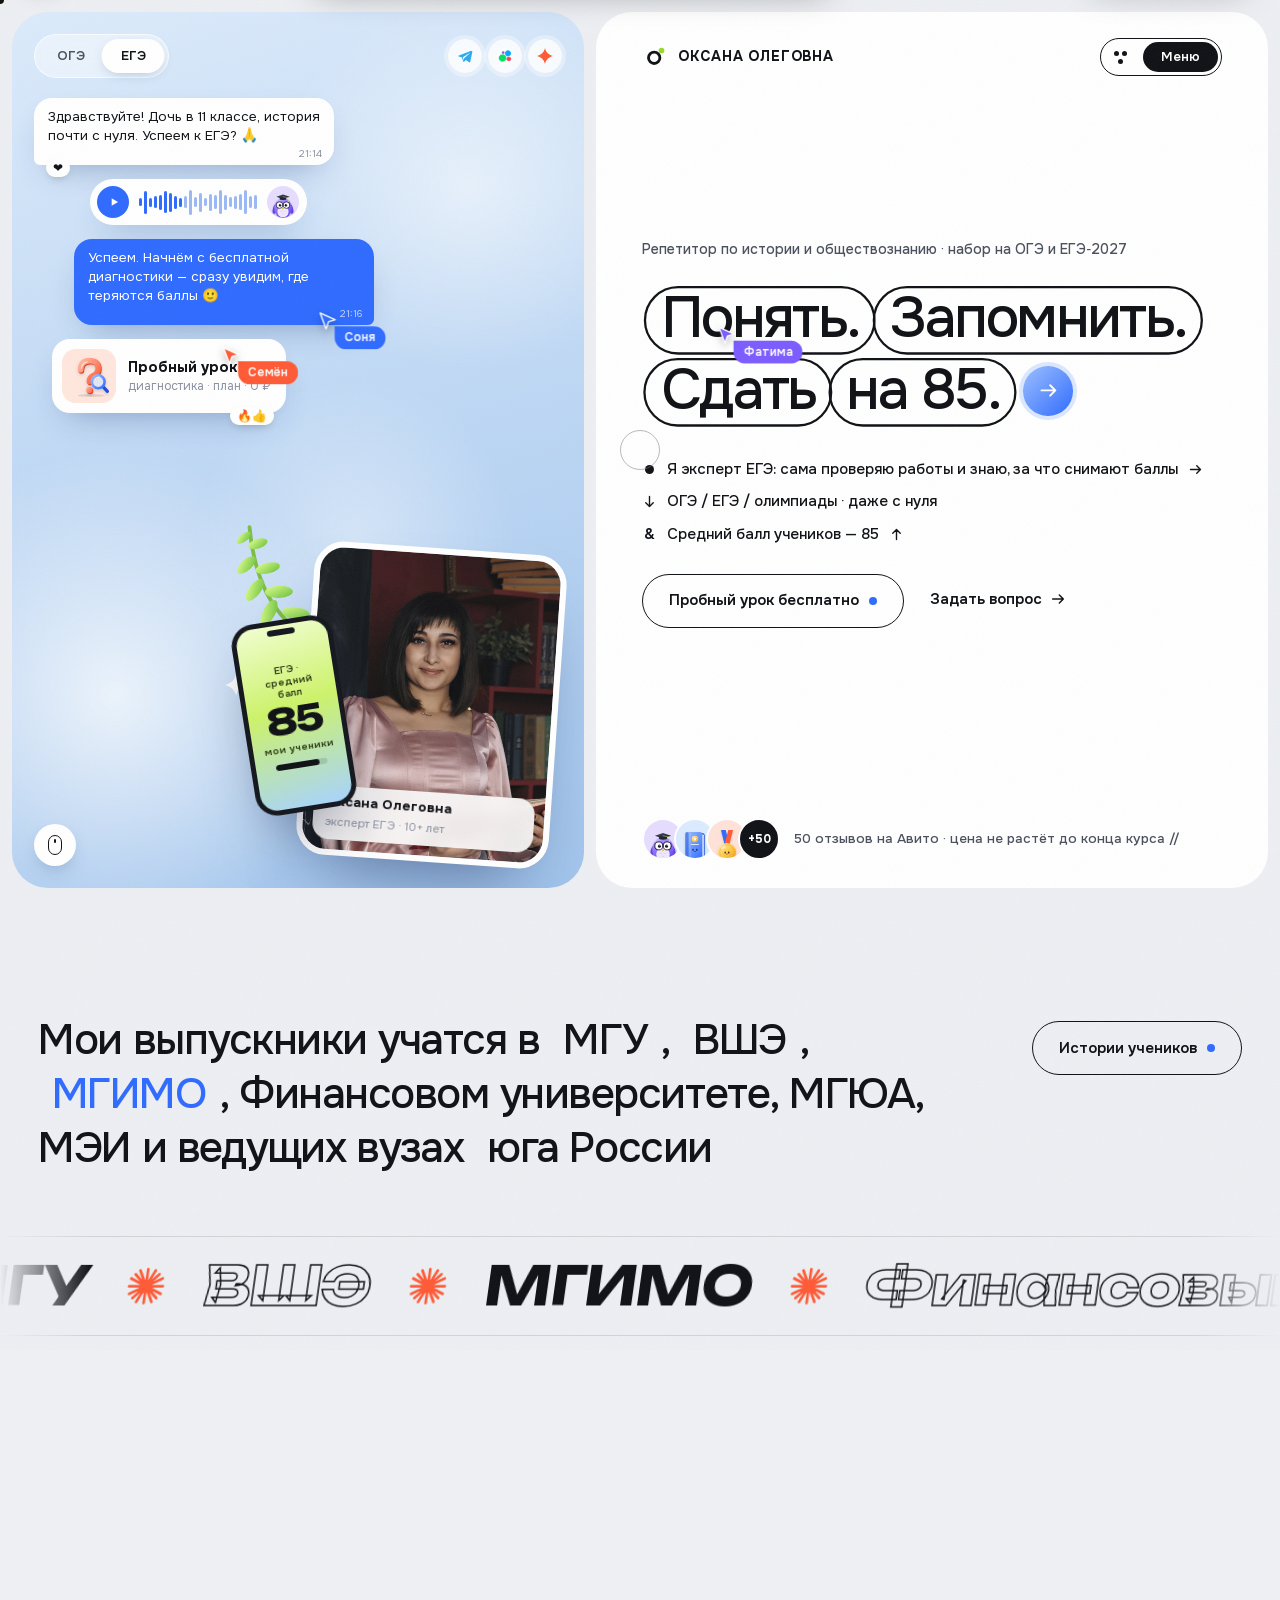
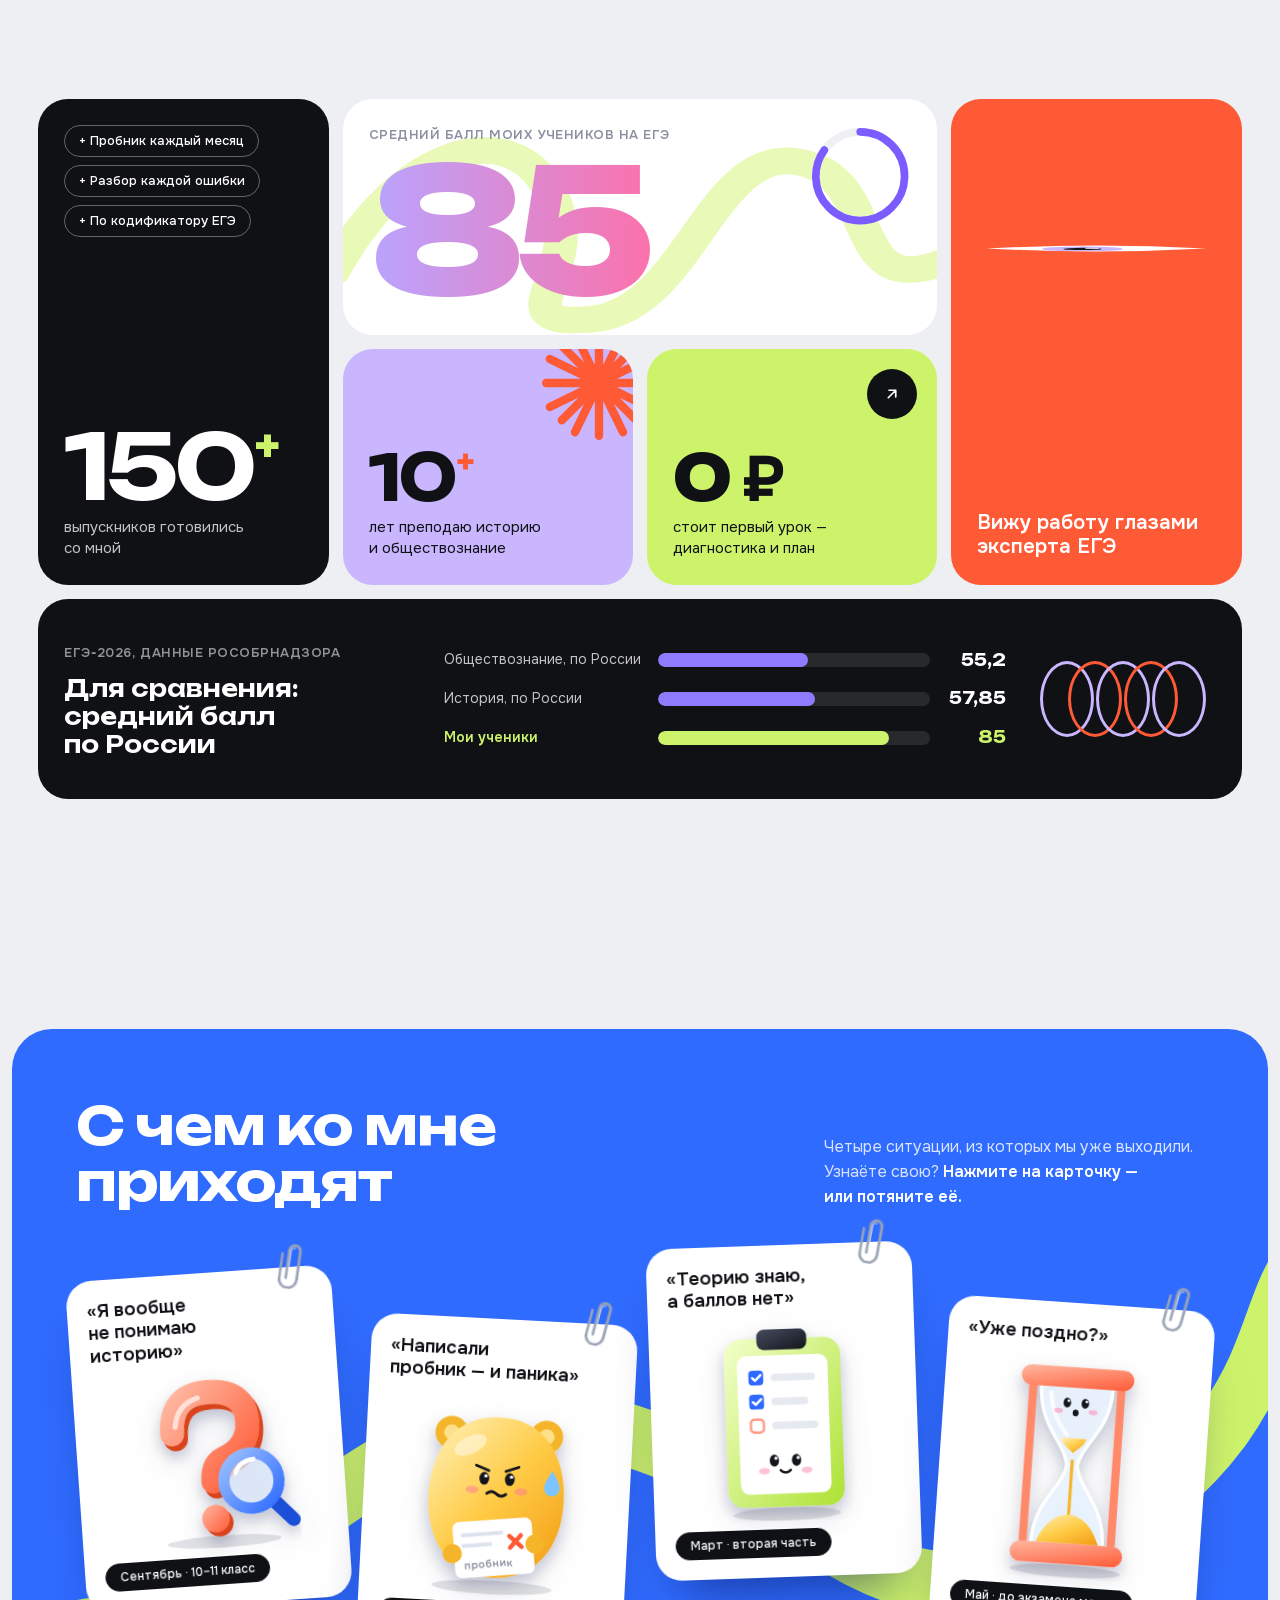
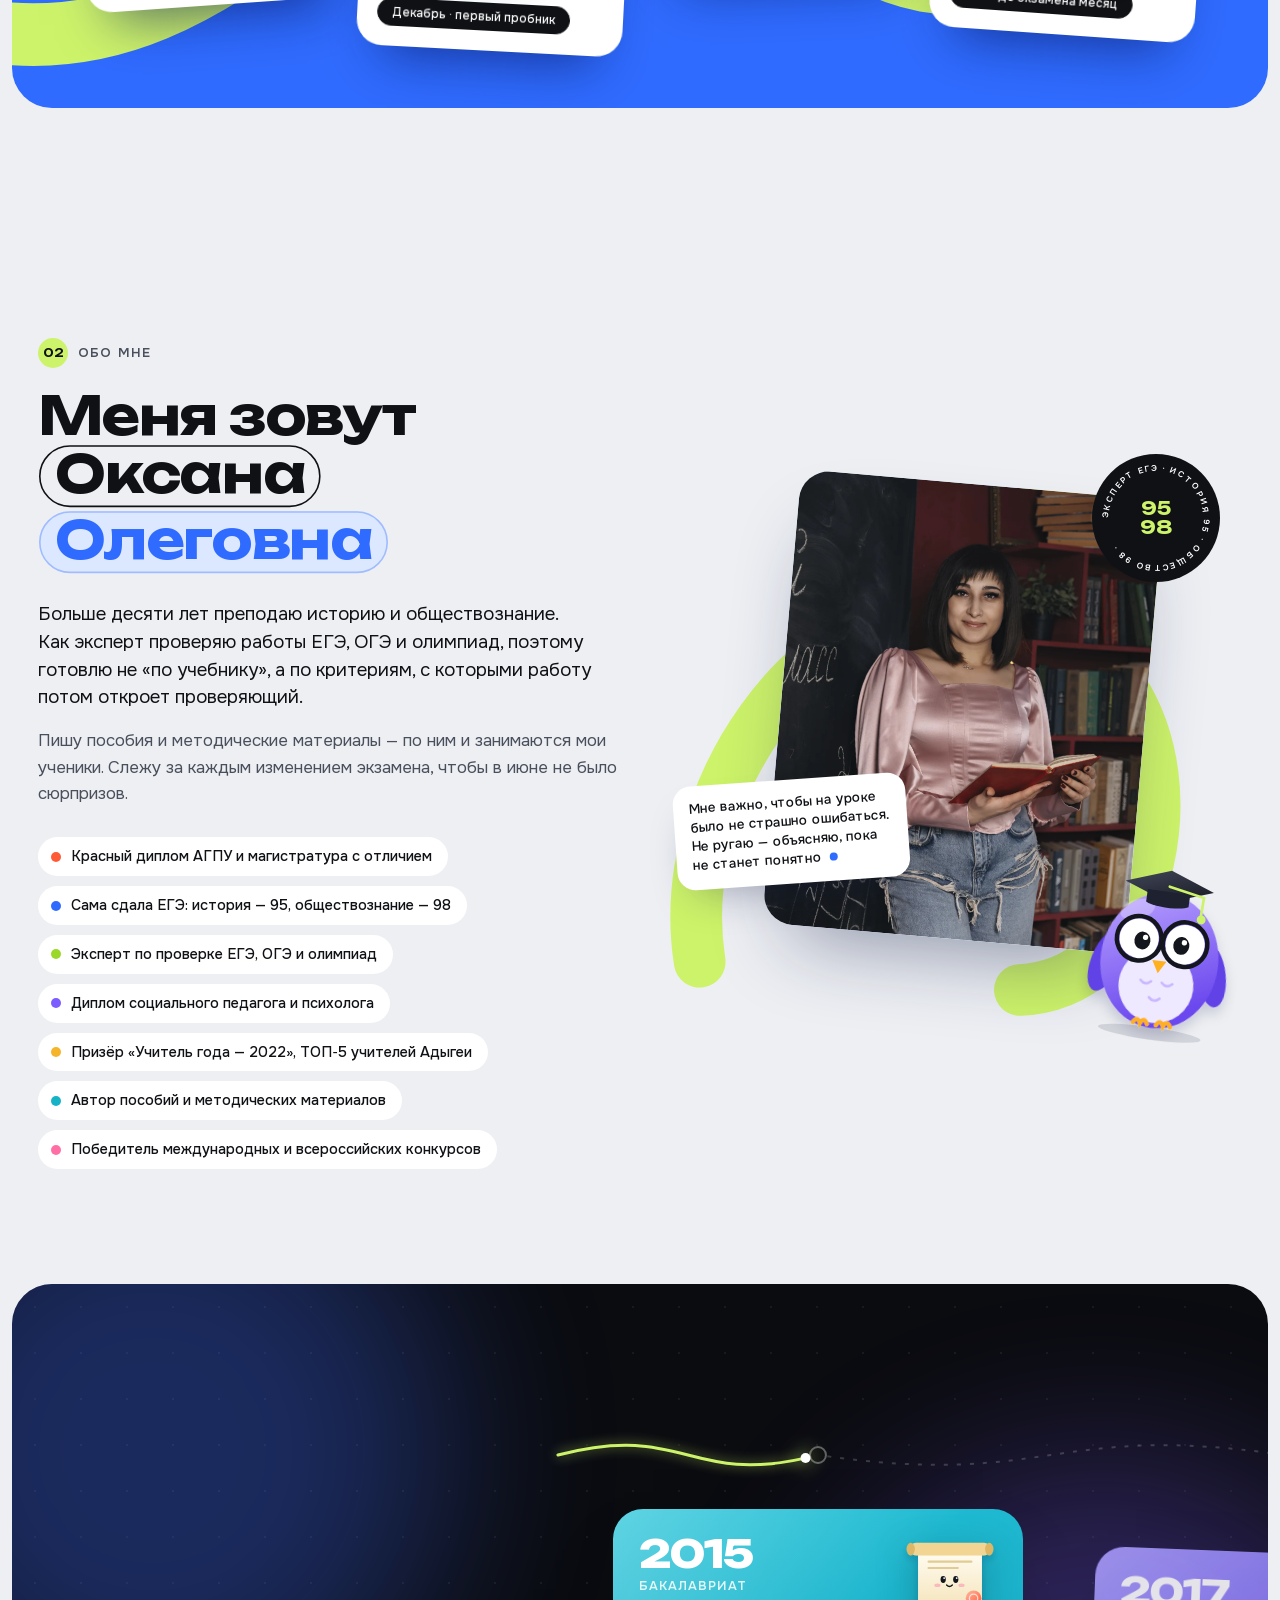
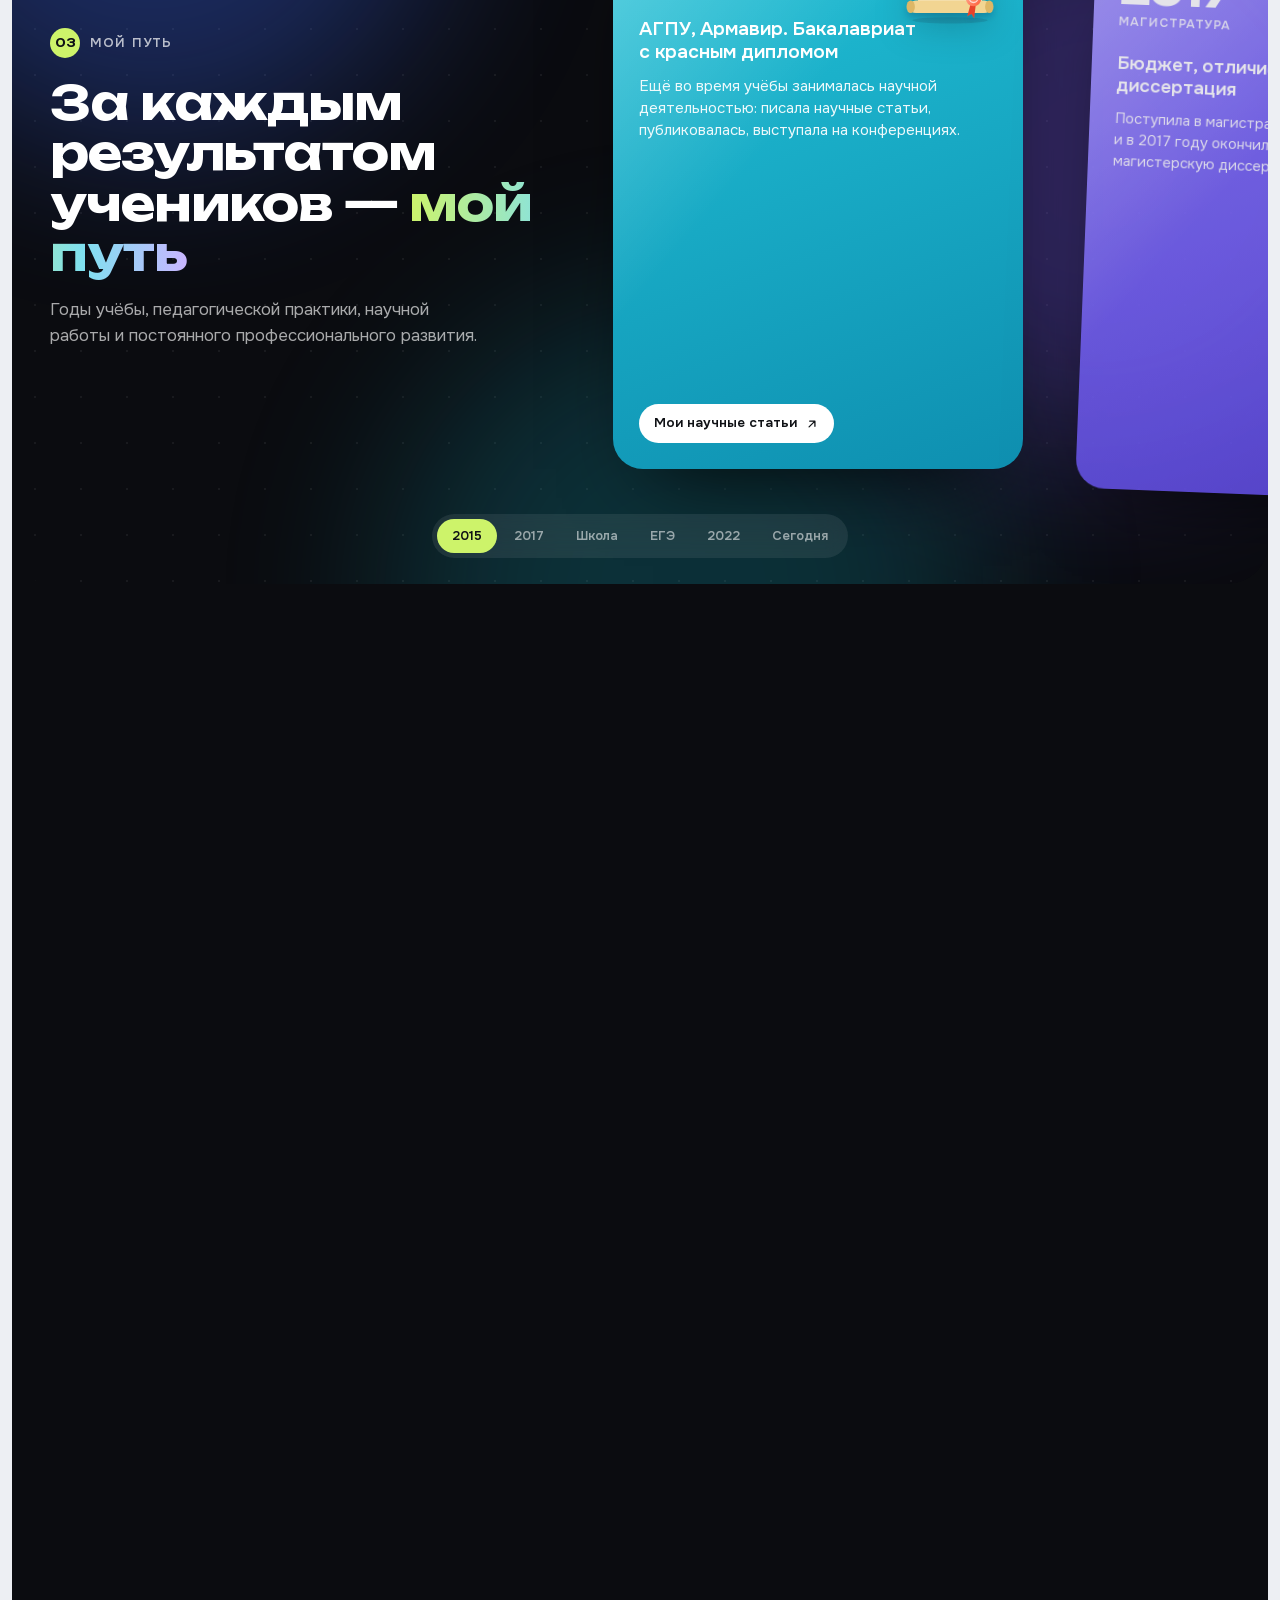
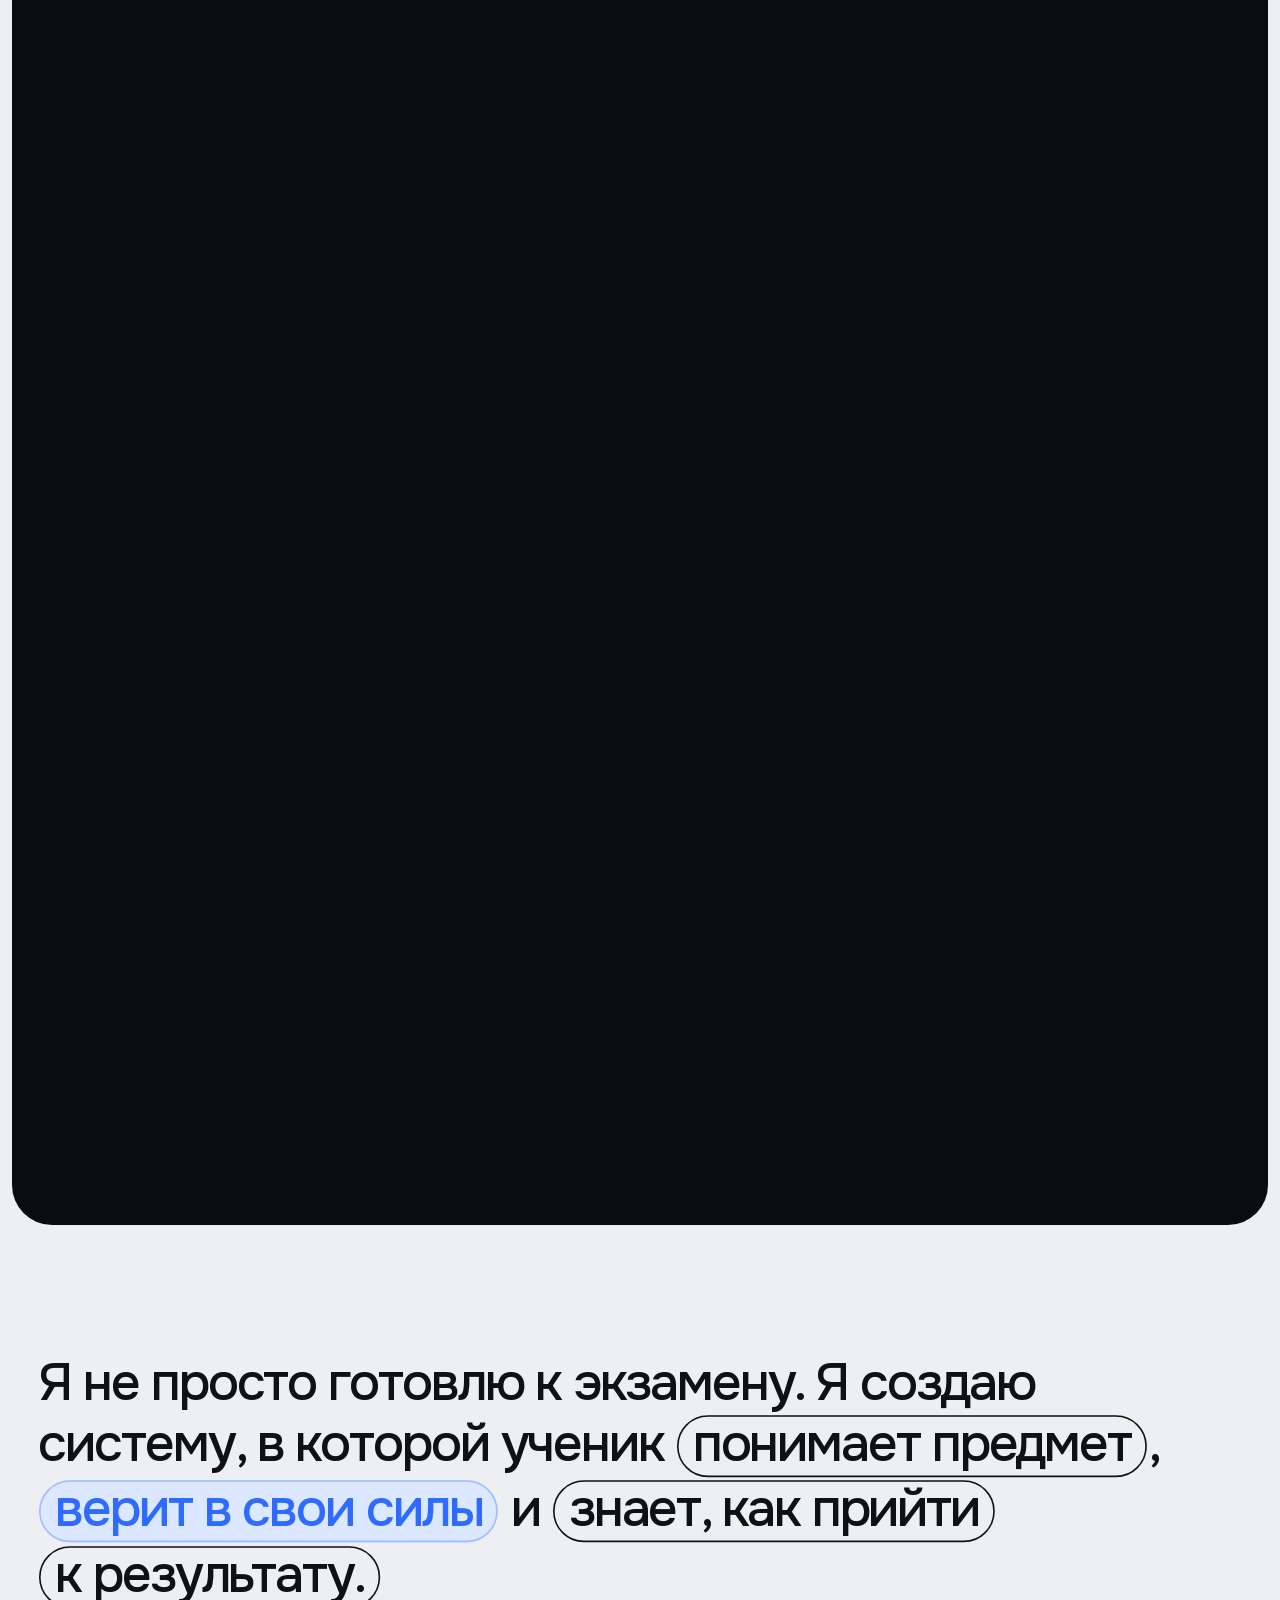
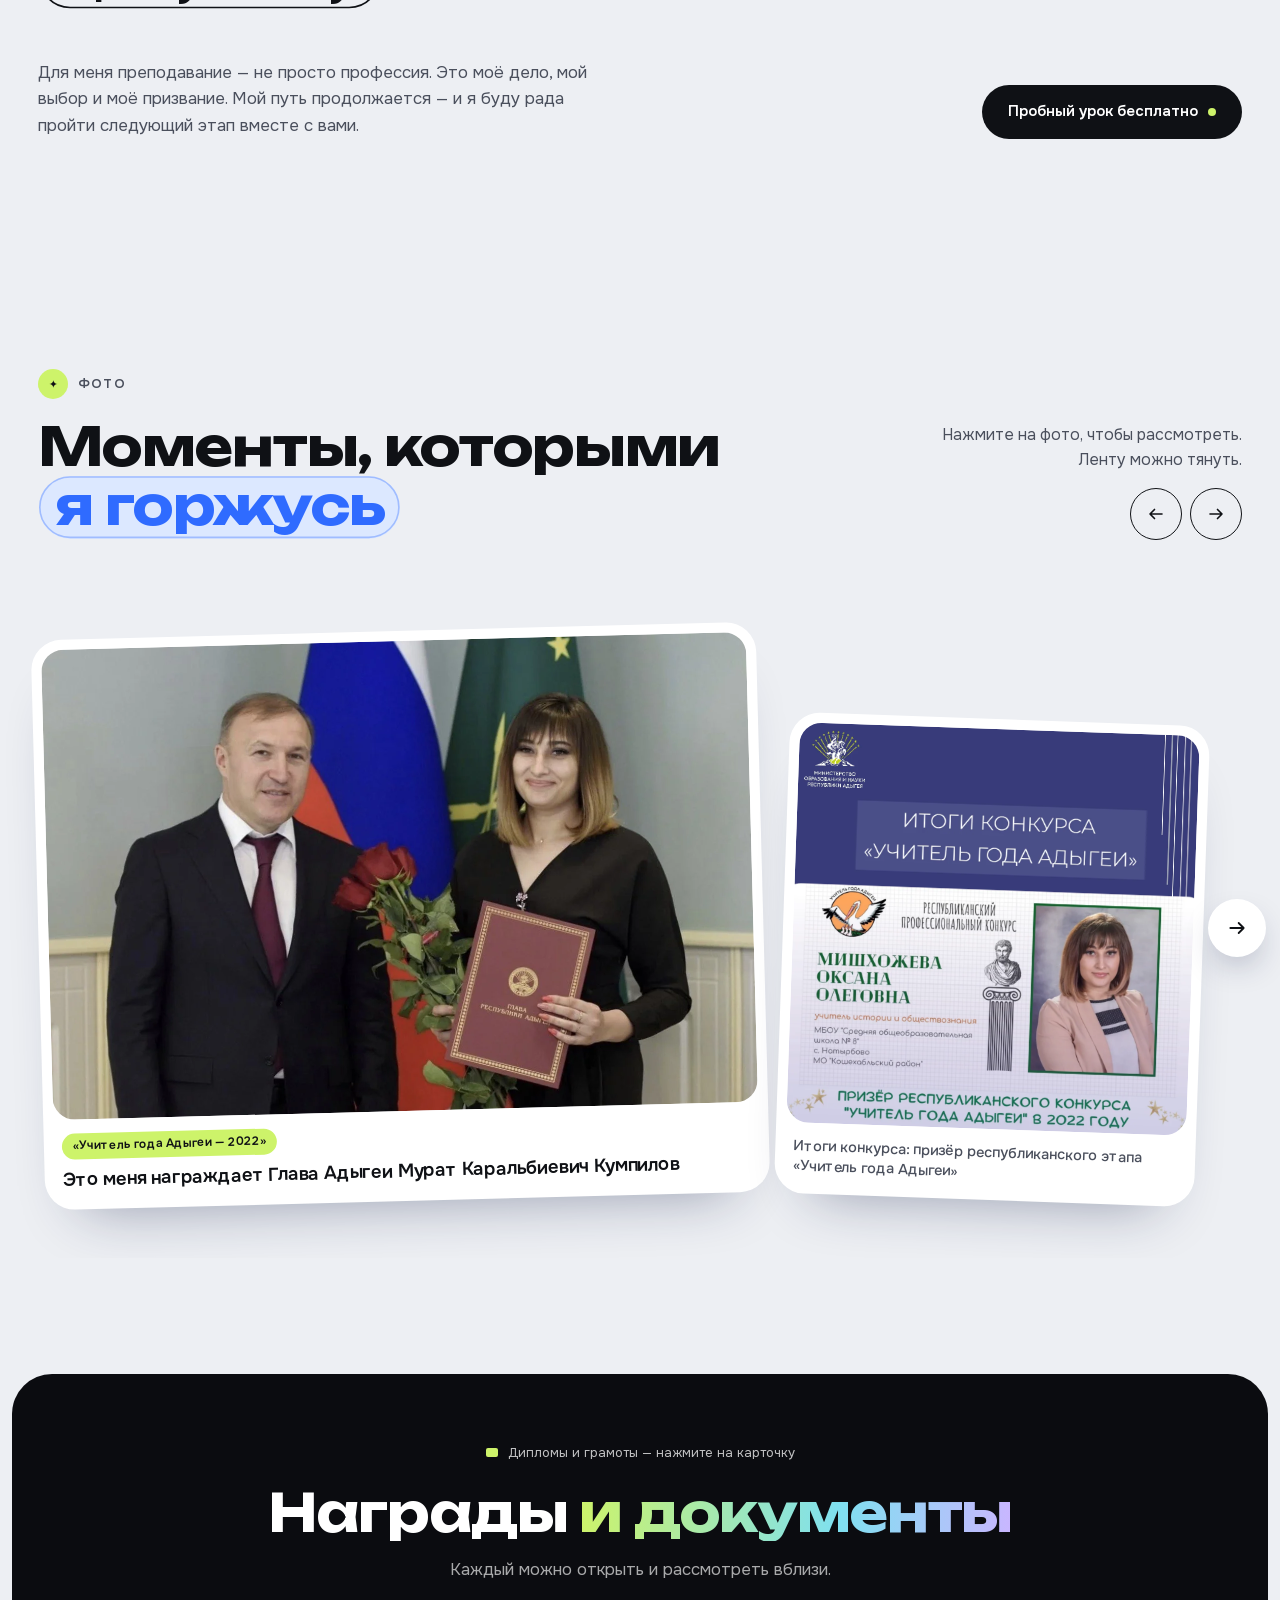
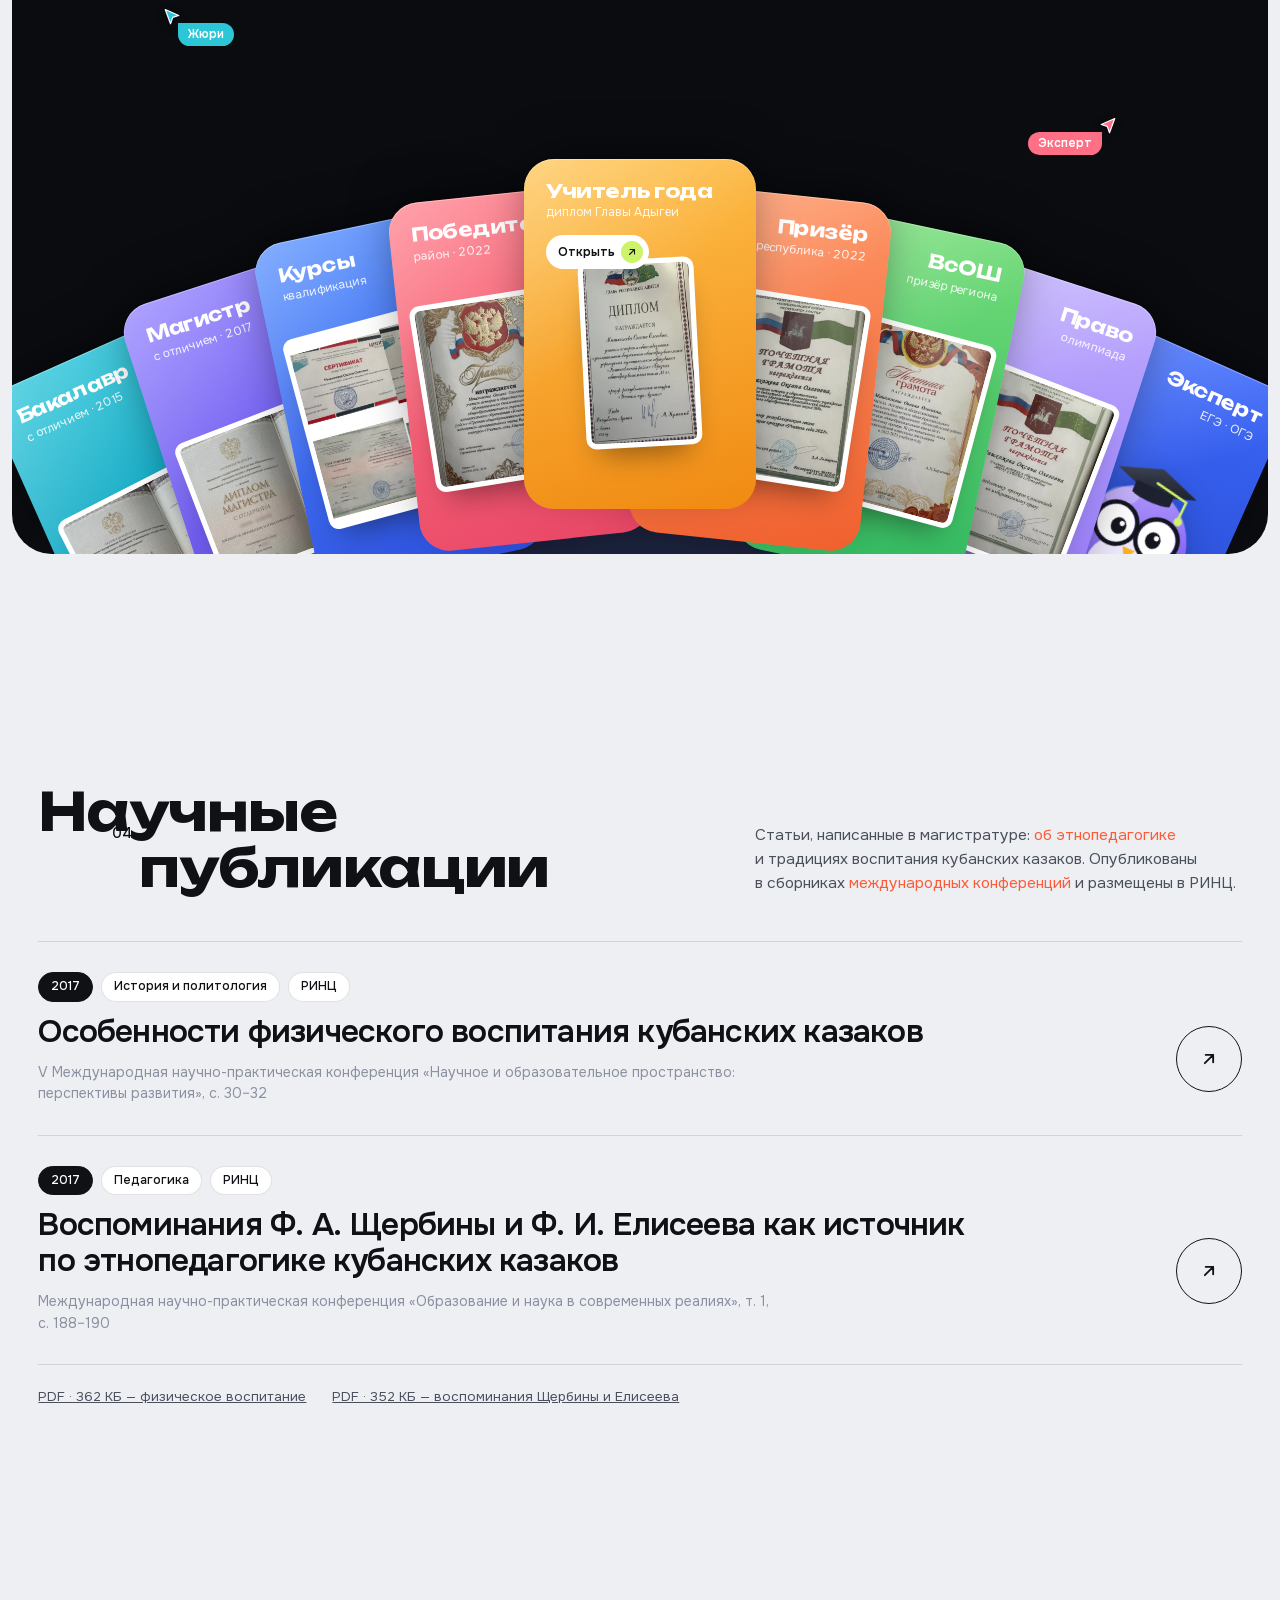
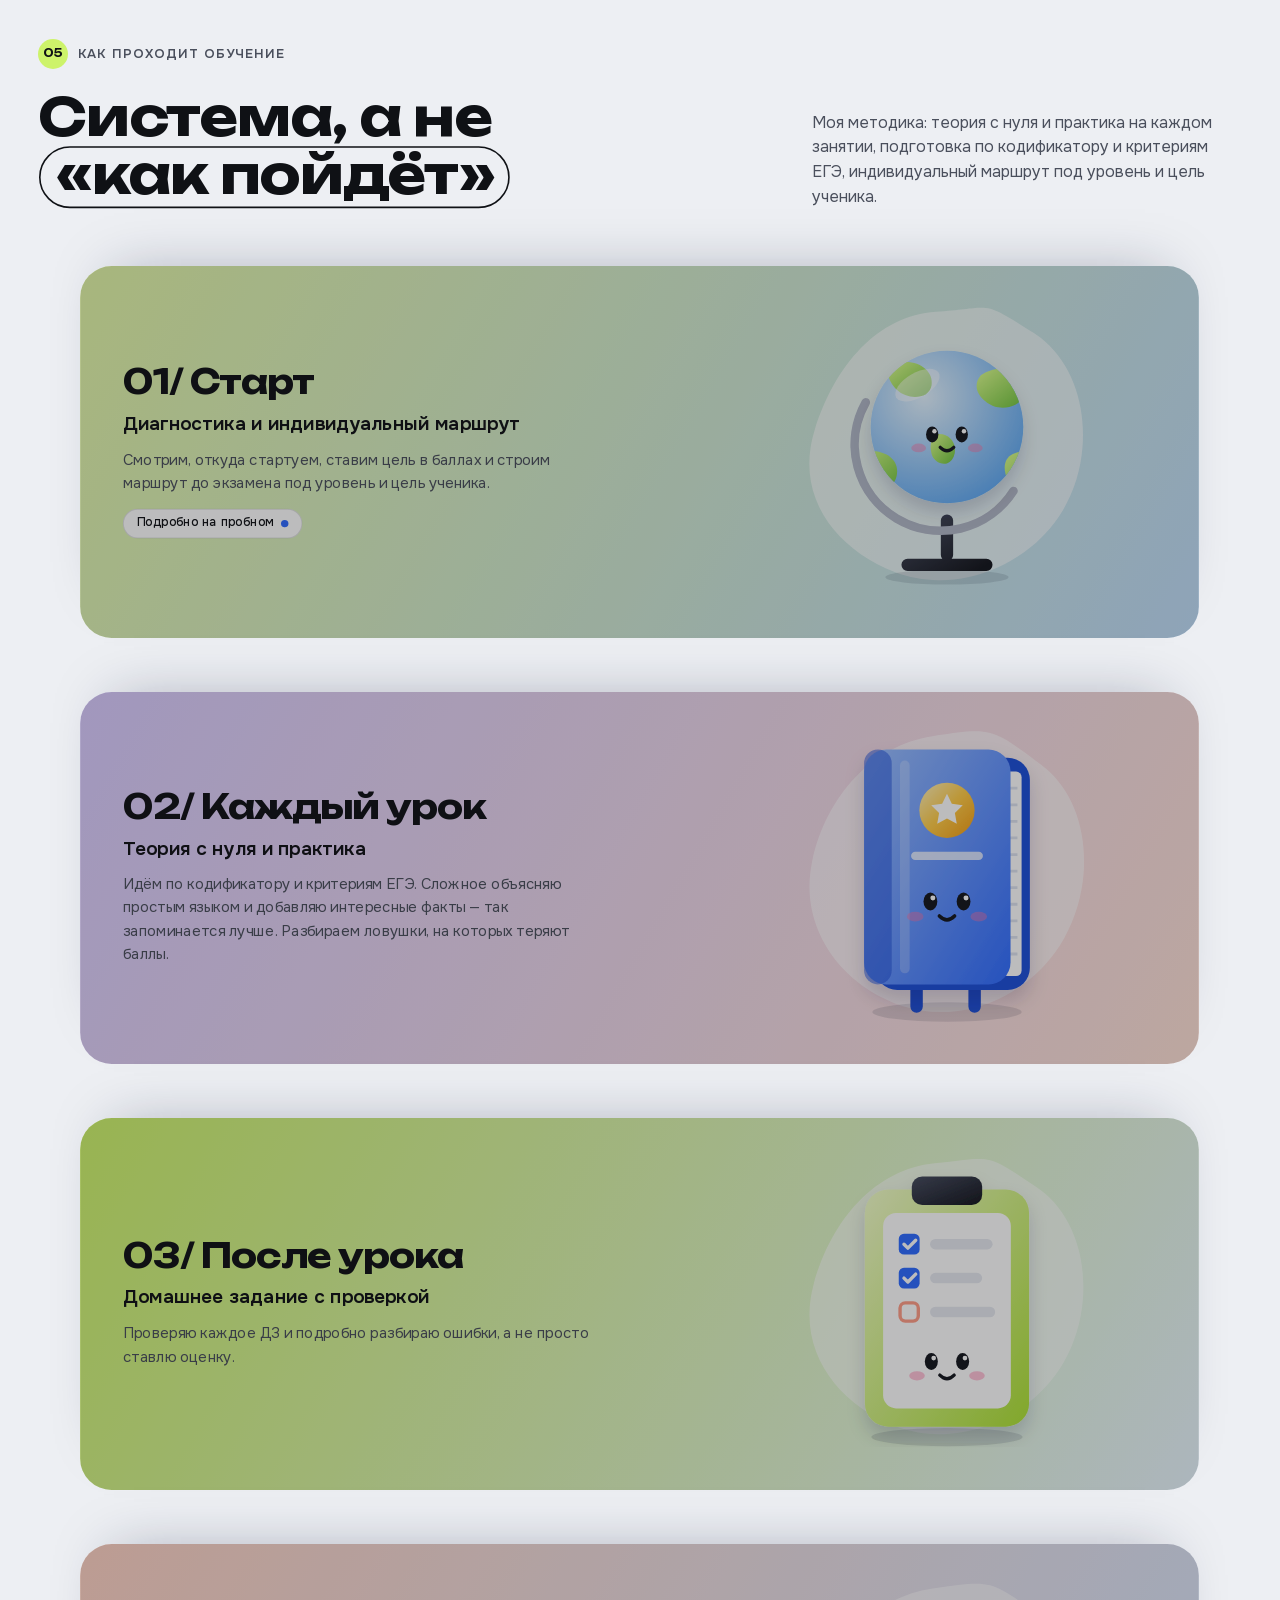
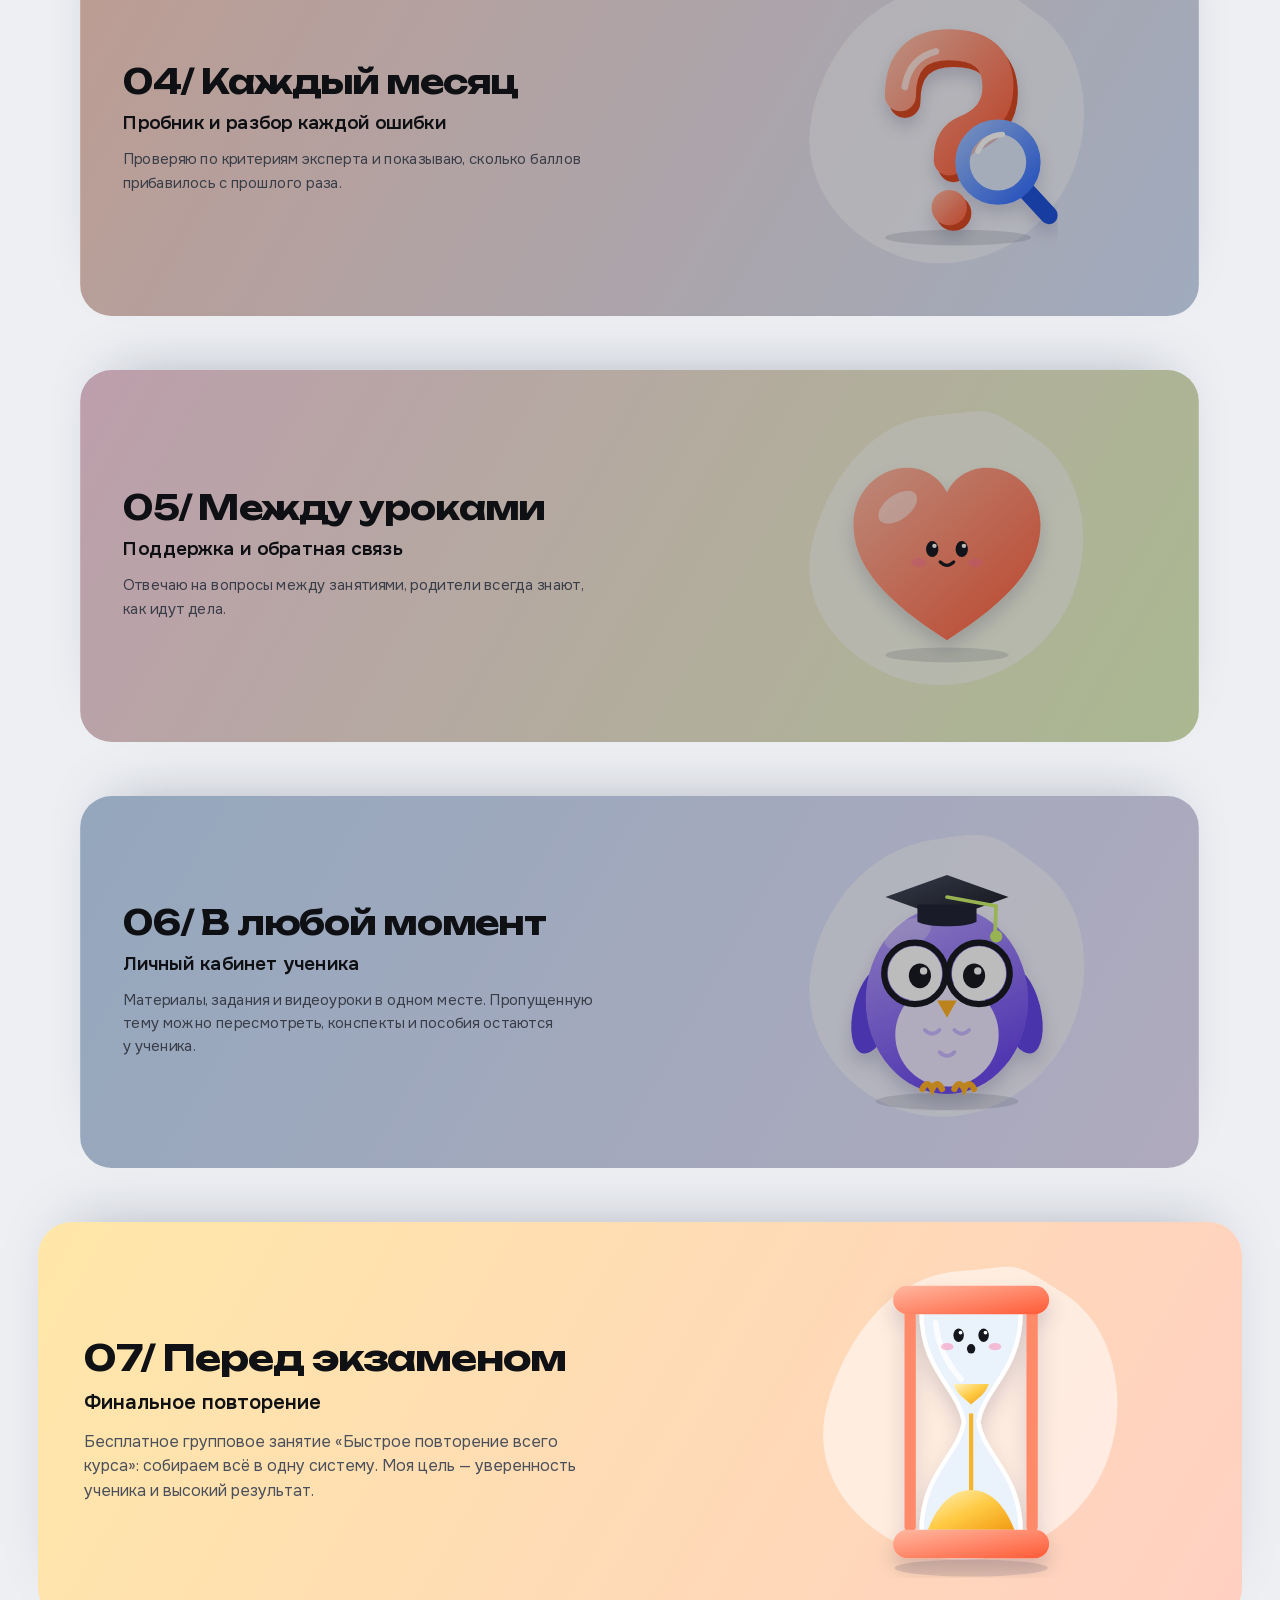
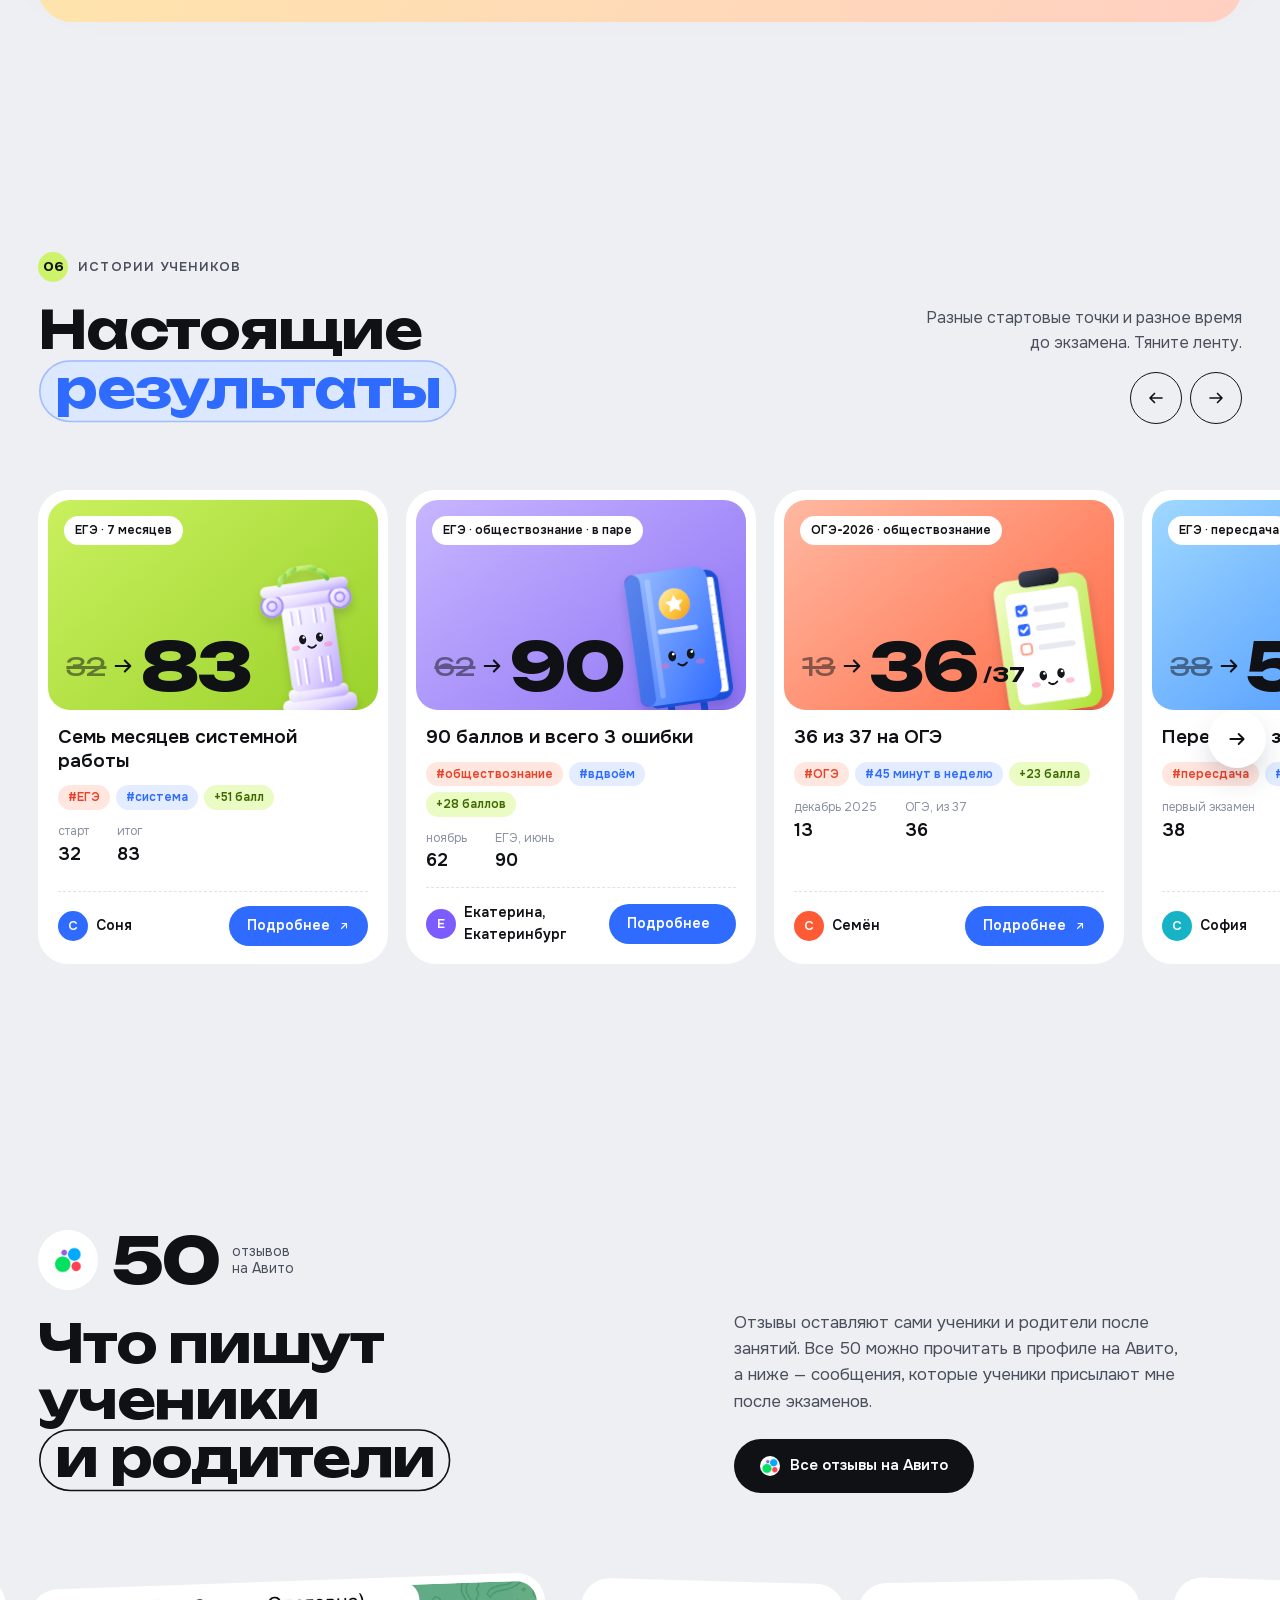
==== commit 26545cc5: "Телефон: фото и скрины переписок помещаются в ширину экрана Широкие фото (фестиваль) и первый скрин " ====
--- a/index.html
+++ b/index.html
@@ -10,7 +10,7 @@
 <link rel="icon" href="favicon.svg" type="image/svg+xml">
 <link rel="preload" href="fonts/unbounded-cyr.woff2" as="font" type="font/woff2" crossorigin>
 <link rel="stylesheet" href="assets/css/onest.css">
-<link rel="stylesheet" href="v2.css?v=1">
+<link rel="stylesheet" href="v2.css?v=2">
 <script>document.documentElement.classList.replace('no-js','js');</script>
 </head>
 <body>
@@ -726,19 +726,19 @@
   <div class="car-wrap">
   <div class="car car-ph">
     <div class="car-in">
-      <figure class="ph ph-big" data-photo="0" style="--r:-1.5deg" data-reveal="tile">
+      <figure class="ph ph-big" data-photo="0" style="--ar:1.5006;--r:-1.5deg" data-reveal="tile">
         <span class="ph-img"><img src="assets/photos/oksana-kumpilov.webp" alt="Глава Республики Адыгея Мурат Каральбиевич Кумпилов вручает награду Оксане Олеговне" width="1280" height="853" loading="lazy"></span>
         <figcaption><span class="ph-tag">«Учитель года Адыгеи&nbsp;— 2022»</span>Это меня награждает Глава Адыгеи Мурат Каральбиевич Кумпилов</figcaption>
       </figure>
-      <figure class="ph" data-photo="1" style="--r:2deg" data-reveal="tile">
+      <figure class="ph" data-photo="1" style="--ar:1;--r:2deg" data-reveal="tile">
         <span class="ph-img"><img src="assets/photos/uchitel-goda-itogi.webp" alt="Итоги конкурса «Учитель года Адыгеи»: Мишхожева Оксана Олеговна — призёр" width="1080" height="1080" loading="lazy"></span>
         <figcaption>Итоги конкурса: призёр республиканского этапа «Учитель года Адыгеи»</figcaption>
       </figure>
-      <figure class="ph" data-photo="2" style="--r:-2deg" data-reveal="tile">
+      <figure class="ph" data-photo="2" style="--ar:0.8;--r:-2deg" data-reveal="tile">
         <span class="ph-img"><img src="assets/photos/oksana-podium.webp" alt="Оксана Олеговна выступает с трибуны" width="864" height="1080" loading="lazy"></span>
         <figcaption>На&nbsp;выступлении</figcaption>
       </figure>
-      <figure class="ph" data-photo="3" style="--r:1.5deg" data-reveal="tile">
+      <figure class="ph" data-photo="3" style="--ar:1.8094;--r:1.5deg" data-reveal="tile">
         <span class="ph-img"><img src="assets/photos/festival-2025.webp" alt="Межрегиональный фестиваль педагогических команд «Дорогами мастерства», Республика Адыгея" width="1500" height="829" loading="lazy"></span>
         <figcaption>Фестиваль педагогических команд «Дорогами мастерства», Адыгея</figcaption>
       </figure>
@@ -913,13 +913,13 @@
   </div>
   <div class="rv-strip" data-marquee data-speed="0.45" data-pause aria-label="Переписки с учениками">
     <div class="mq-track">
-      <button class="rvc" type="button" data-rev="assets/reviews/review-01.webp" style="--r:-2deg"><img src="assets/reviews/review-01.webp" alt="Ученица пишет, что поступила в ДГТУ: «если бы не вы…»" width="900" height="783" loading="lazy"></button>
-      <button class="rvc" type="button" data-rev="assets/reviews/review-02.webp" style="--r:1.5deg"><img src="assets/reviews/review-02.webp" alt="Ученица благодарит за 57 баллов" width="590" height="1038" loading="lazy"></button>
-      <button class="rvc" type="button" data-rev="assets/reviews/review-03.webp" style="--r:-1deg"><img src="assets/reviews/review-03.webp" alt="Ученица благодарит за труд и знания" width="590" height="967" loading="lazy"></button>
-      <button class="rvc" type="button" data-rev="assets/reviews/review-04.webp" style="--r:2deg"><img src="assets/reviews/review-04.webp" alt="Ученица сообщает, что написала экзамен на 4" width="590" height="1028" loading="lazy"></button>
-      <button class="rvc" type="button" data-rev="assets/reviews/review-05.webp" style="--r:-1.5deg"><img src="assets/reviews/review-05.webp" alt="Ученица делится результатом экзамена" width="590" height="1028" loading="lazy"></button>
-      <button class="rvc" type="button" data-rev="assets/reviews/review-06.webp" style="--r:1deg"><img src="assets/reviews/review-06.webp" alt="Ученица делится баллами за ОГЭ по истории" width="590" height="1028" loading="lazy"></button>
-      <button class="rvc" type="button" data-rev="assets/reviews/review-07.webp" style="--r:-2deg"><img src="assets/reviews/review-07.webp" alt="Ученица присылает результаты экзамена" width="590" height="1036" loading="lazy"></button>
+      <button class="rvc" type="button" data-rev="assets/reviews/review-01.webp" style="--ar:1.1494;--r:-2deg"><img src="assets/reviews/review-01.webp" alt="Ученица пишет, что поступила в ДГТУ: «если бы не вы…»" width="900" height="783" loading="lazy"></button>
+      <button class="rvc" type="button" data-rev="assets/reviews/review-02.webp" style="--ar:0.5684;--r:1.5deg"><img src="assets/reviews/review-02.webp" alt="Ученица благодарит за 57 баллов" width="590" height="1038" loading="lazy"></button>
+      <button class="rvc" type="button" data-rev="assets/reviews/review-03.webp" style="--ar:0.6101;--r:-1deg"><img src="assets/reviews/review-03.webp" alt="Ученица благодарит за труд и знания" width="590" height="967" loading="lazy"></button>
+      <button class="rvc" type="button" data-rev="assets/reviews/review-04.webp" style="--ar:0.5739;--r:2deg"><img src="assets/reviews/review-04.webp" alt="Ученица сообщает, что написала экзамен на 4" width="590" height="1028" loading="lazy"></button>
+      <button class="rvc" type="button" data-rev="assets/reviews/review-05.webp" style="--ar:0.5739;--r:-1.5deg"><img src="assets/reviews/review-05.webp" alt="Ученица делится результатом экзамена" width="590" height="1028" loading="lazy"></button>
+      <button class="rvc" type="button" data-rev="assets/reviews/review-06.webp" style="--ar:0.5739;--r:1deg"><img src="assets/reviews/review-06.webp" alt="Ученица делится баллами за ОГЭ по истории" width="590" height="1028" loading="lazy"></button>
+      <button class="rvc" type="button" data-rev="assets/reviews/review-07.webp" style="--ar:0.5695;--r:-2deg"><img src="assets/reviews/review-07.webp" alt="Ученица присылает результаты экзамена" width="590" height="1036" loading="lazy"></button>
     </div>
   </div>
   <p class="rv-note">Из&nbsp;переписок с&nbsp;учениками в&nbsp;Telegram. Нажмите, чтобы рассмотреть.</p>
@@ -1098,6 +1098,6 @@
     avito: ""
   };
 </script>
-<script src="v2.js?v=1" defer></script>
+<script src="v2.js?v=2" defer></script>
 </body>
 </html>
--- a/v2.css
+++ b/v2.css
@@ -828,12 +828,12 @@
   .sc-txt{padding:22px 22px 28px;gap:10px}
   .sc-txt p{font-size:15px}
   .cs{width:min(82vw,330px)}
-  .rvc{height:360px}
   .rv-strip{margin-top:30px}
-  .ph-img{height:280px}
-  .ph-big .ph-img{height:250px}
-  .ph-big{max-width:calc(100vw - 32px)}
-  .ph-big .ph-img img{width:100%;height:100%;object-fit:cover}
+  /* фото и скрины целиком в ширину экрана: высота по пропорциям, без обрезки */
+  .rvc{height:auto}
+  .rvc img{height:min(340px,calc((100vw - 72px) / var(--ar,.6)));width:auto;max-width:none}
+  .ph-img,.ph-big .ph-img{height:auto}
+  .ph-img img{height:min(280px,calc((100vw - 72px) / var(--ar,1)));width:auto;max-width:none}
   .bd-act .btn{width:100%}
   .builder{padding:20px}
   .mega{margin-bottom:30px}
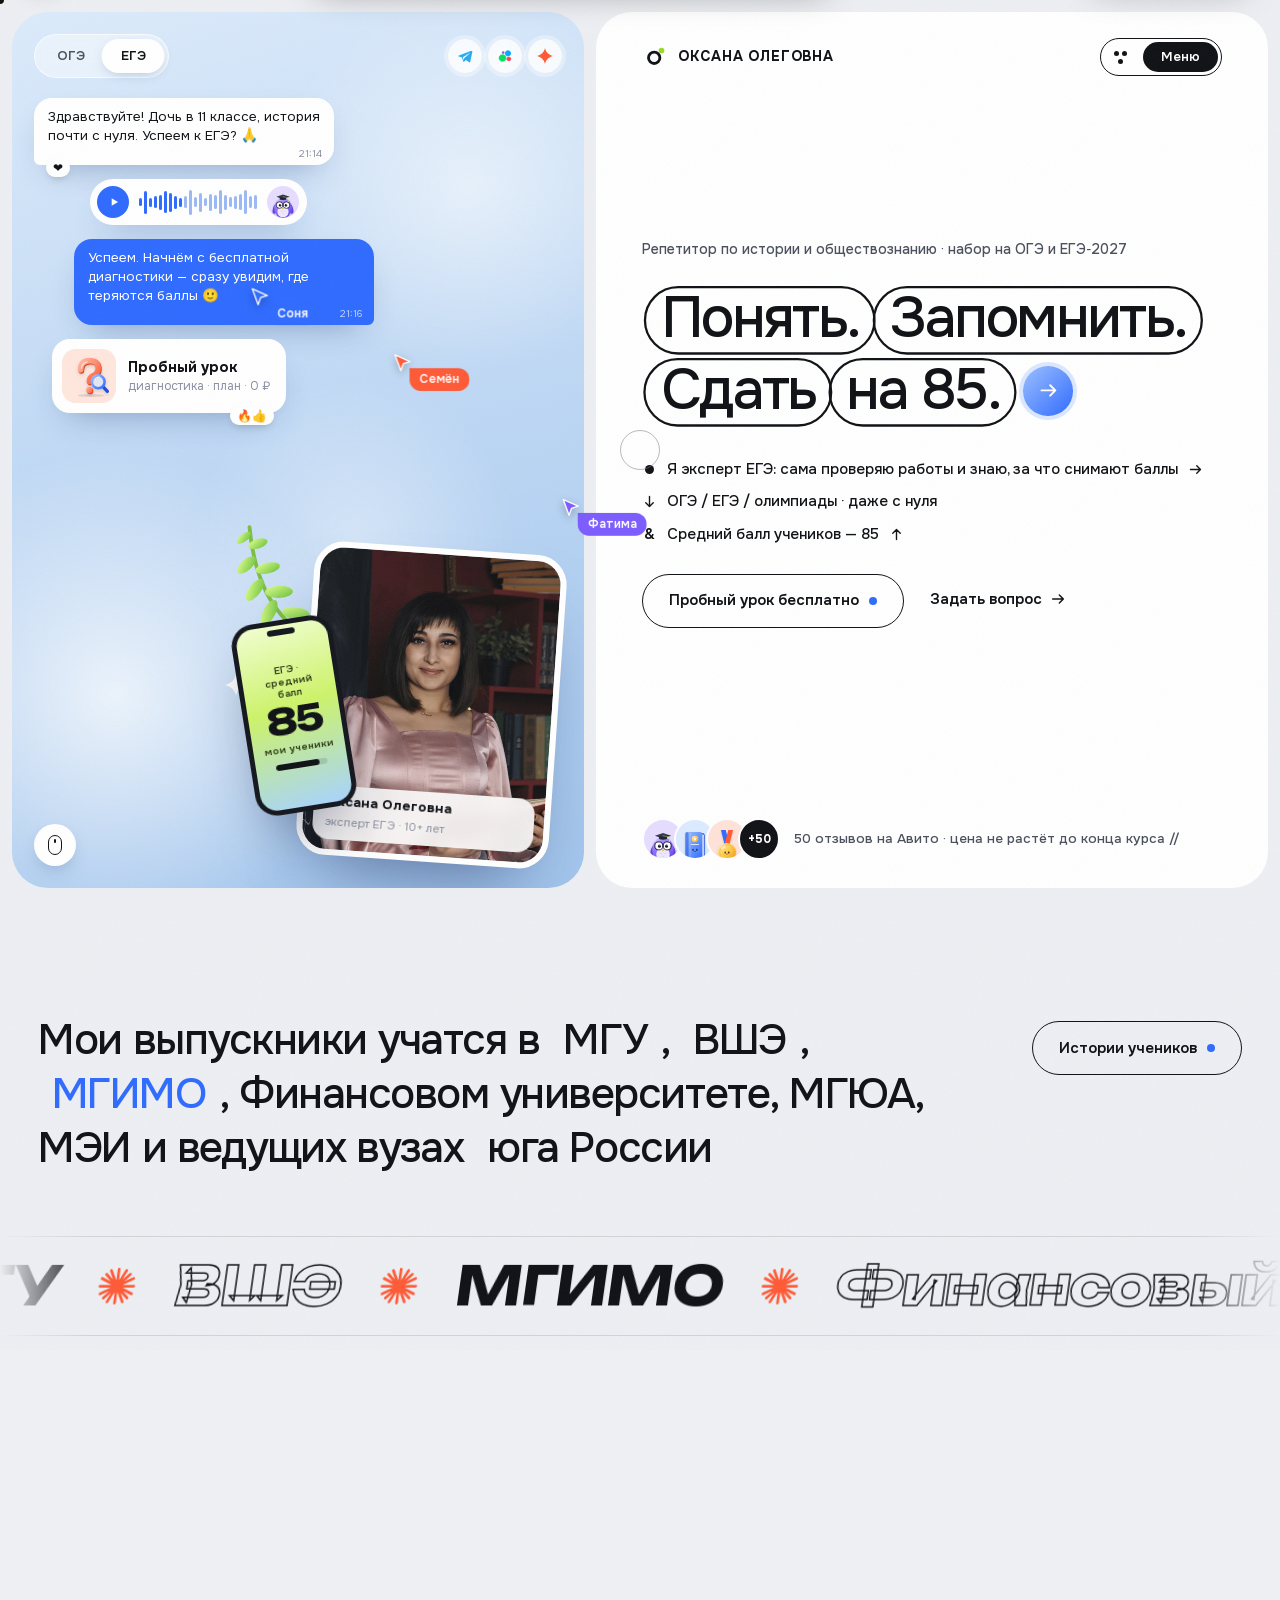
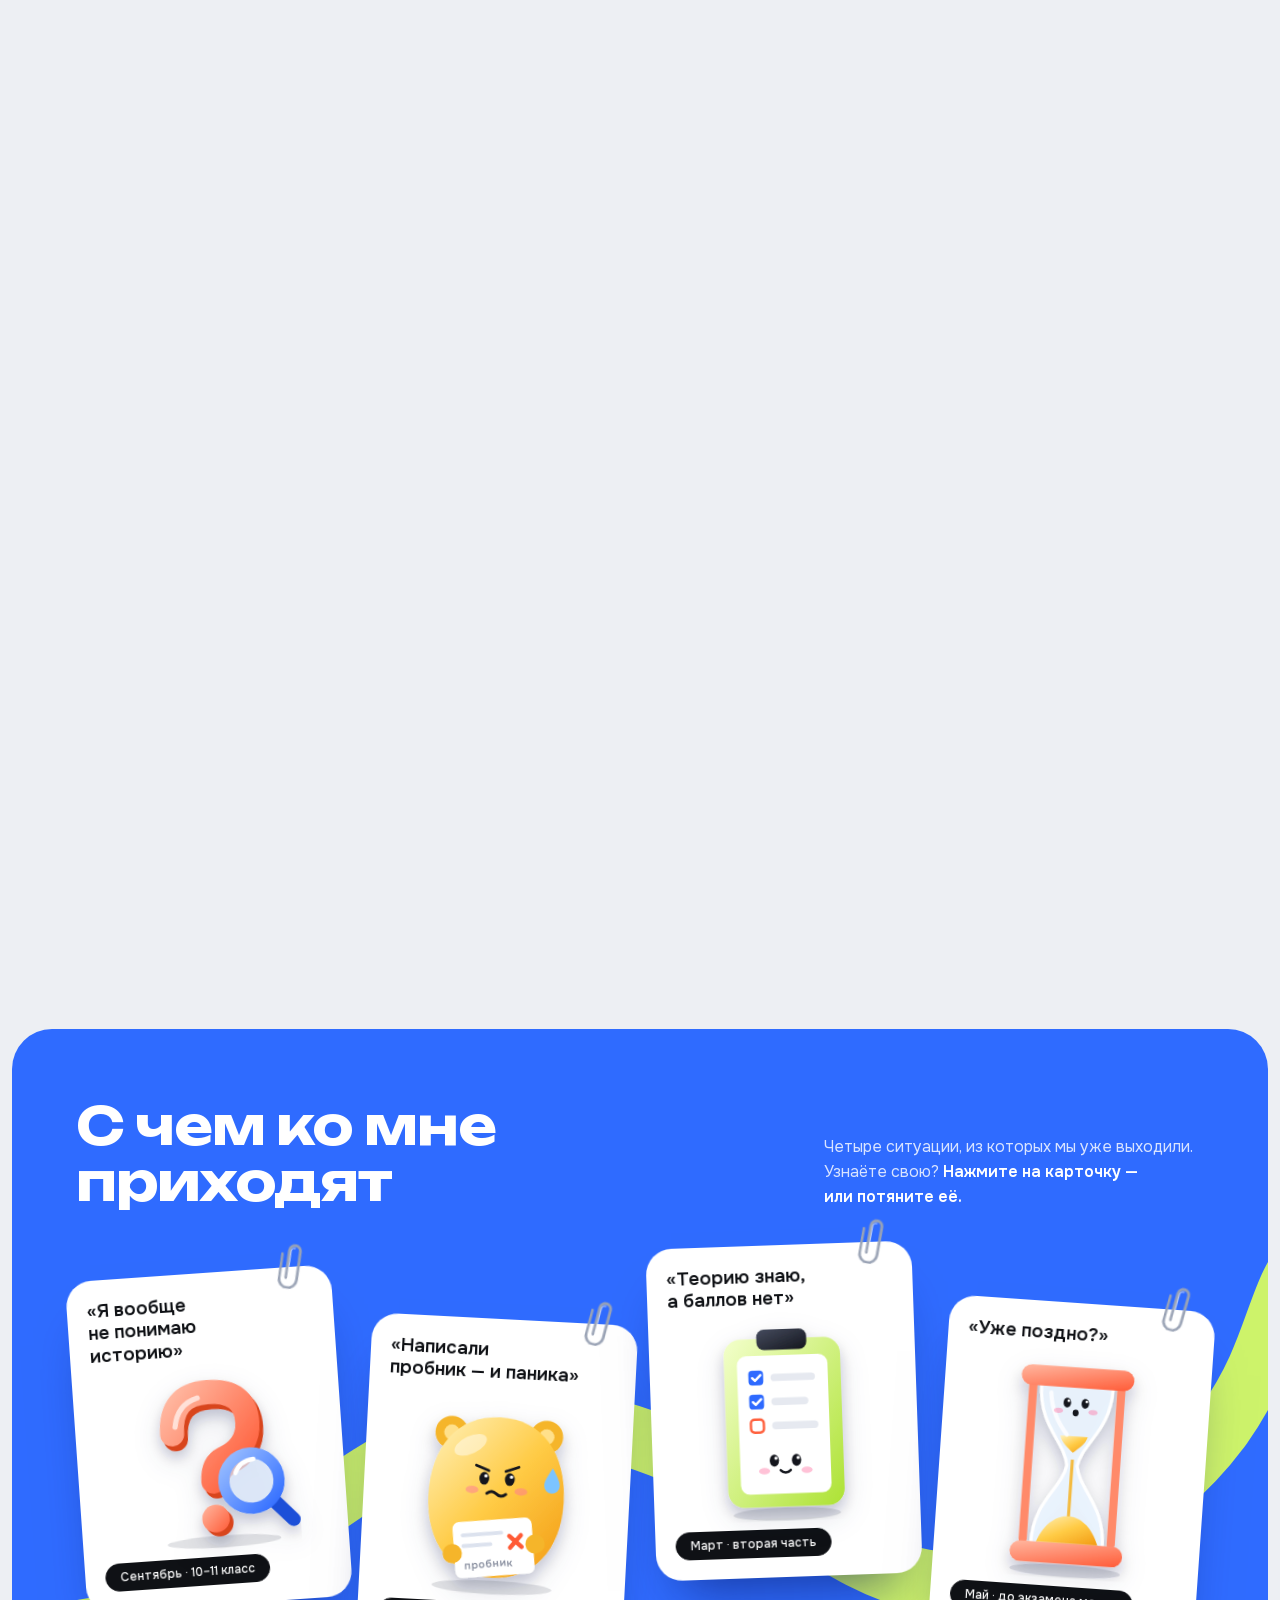
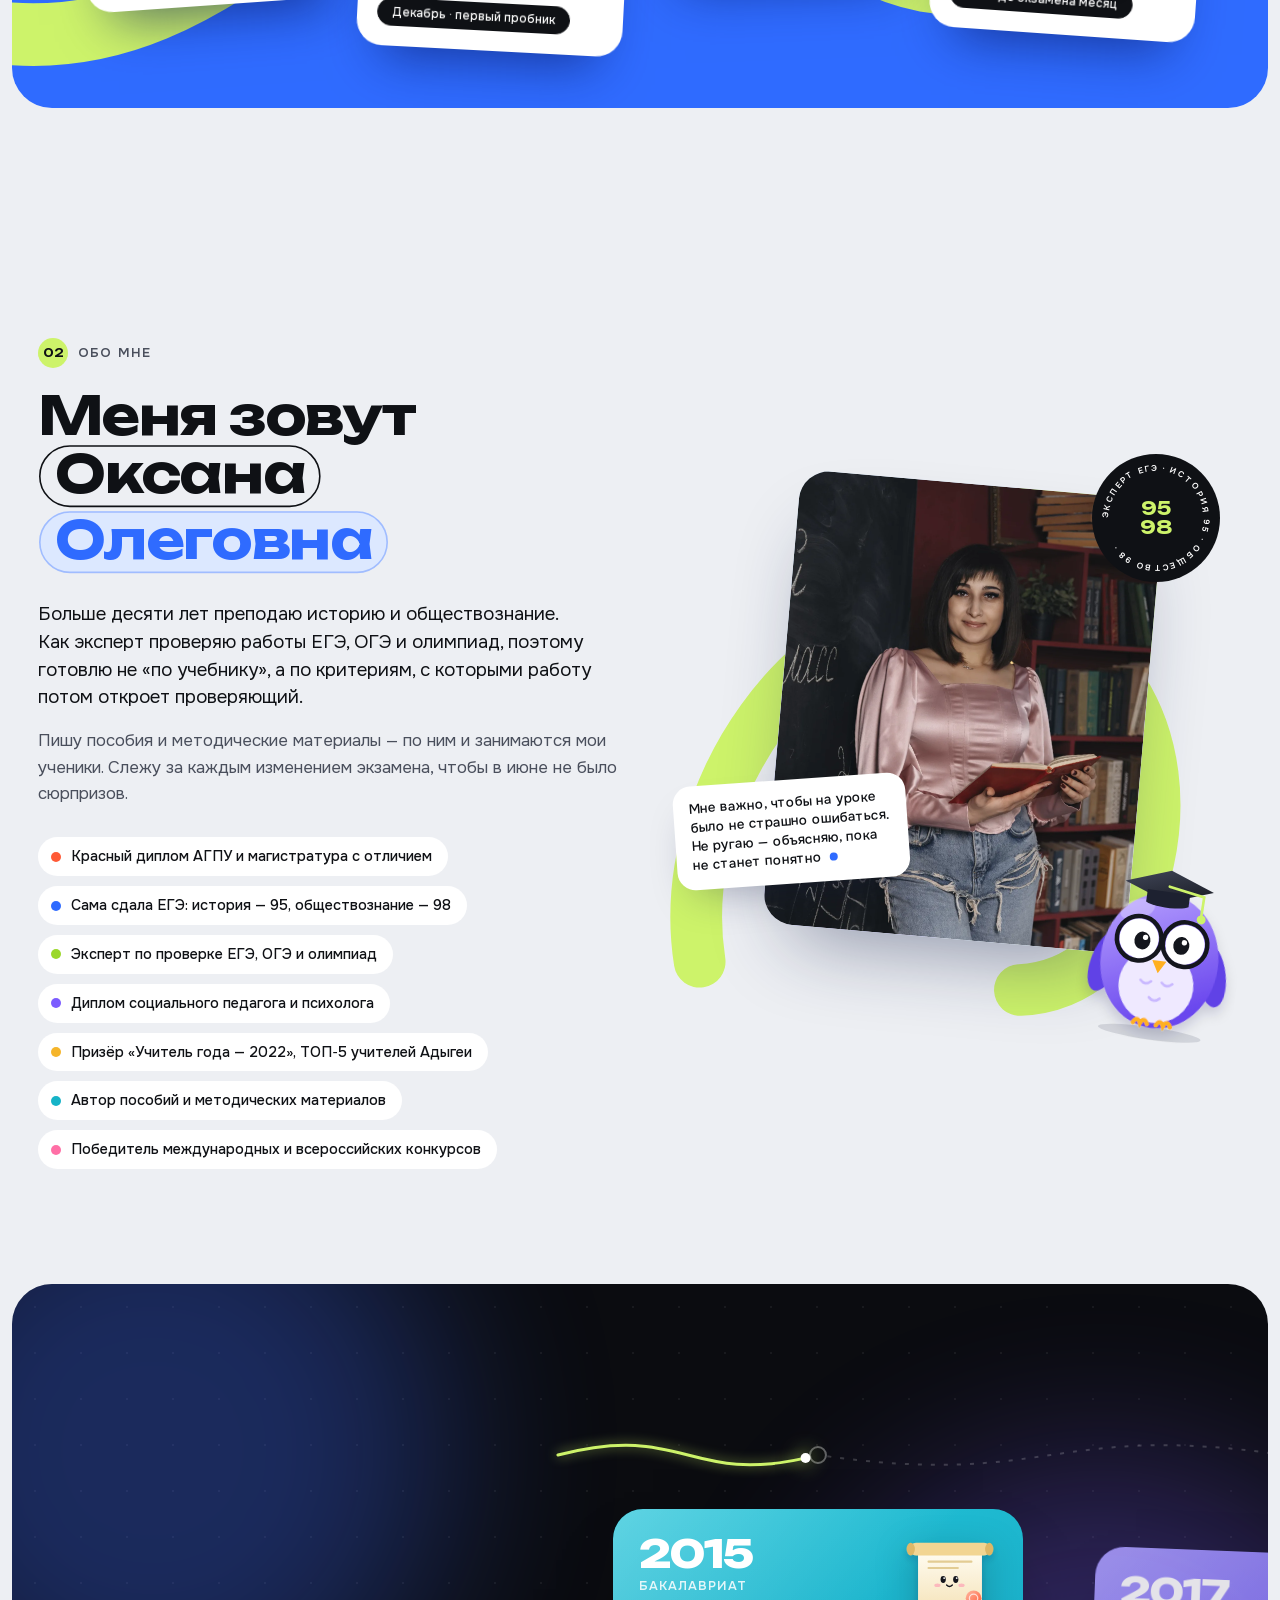
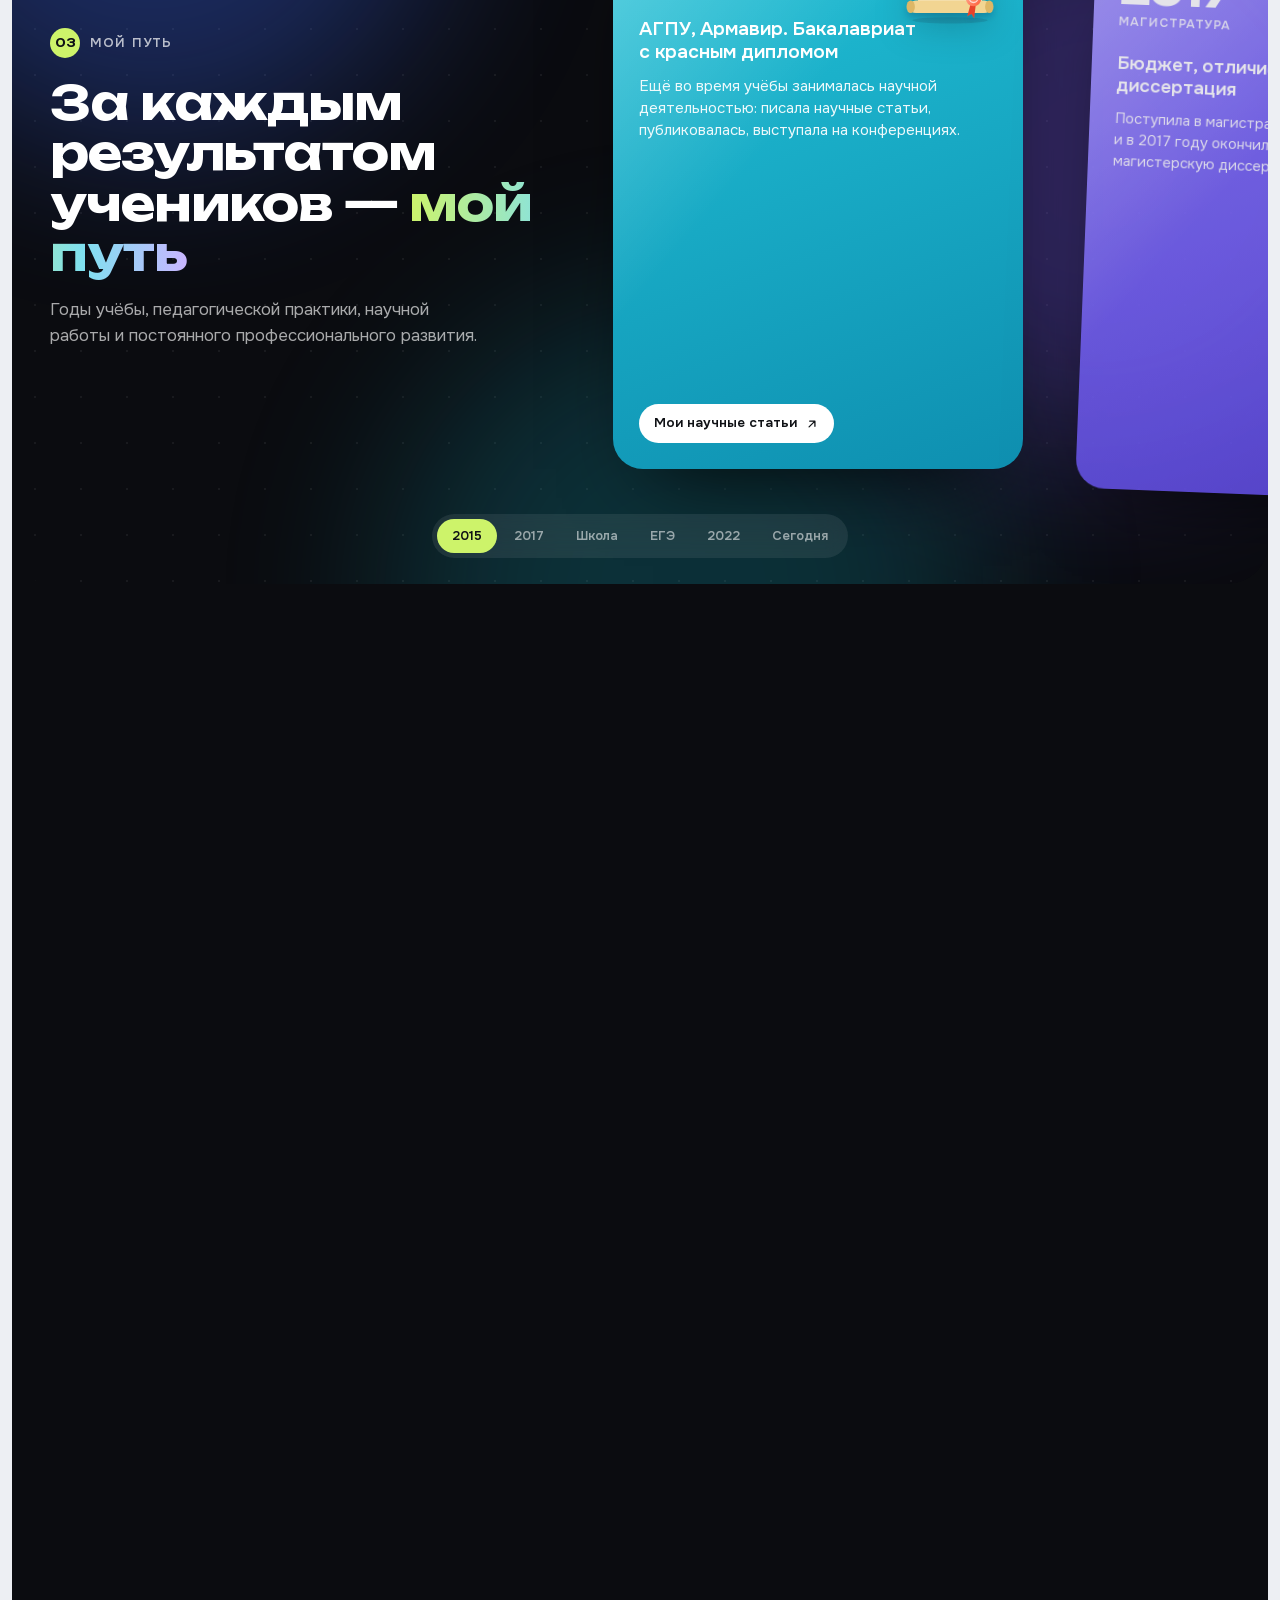
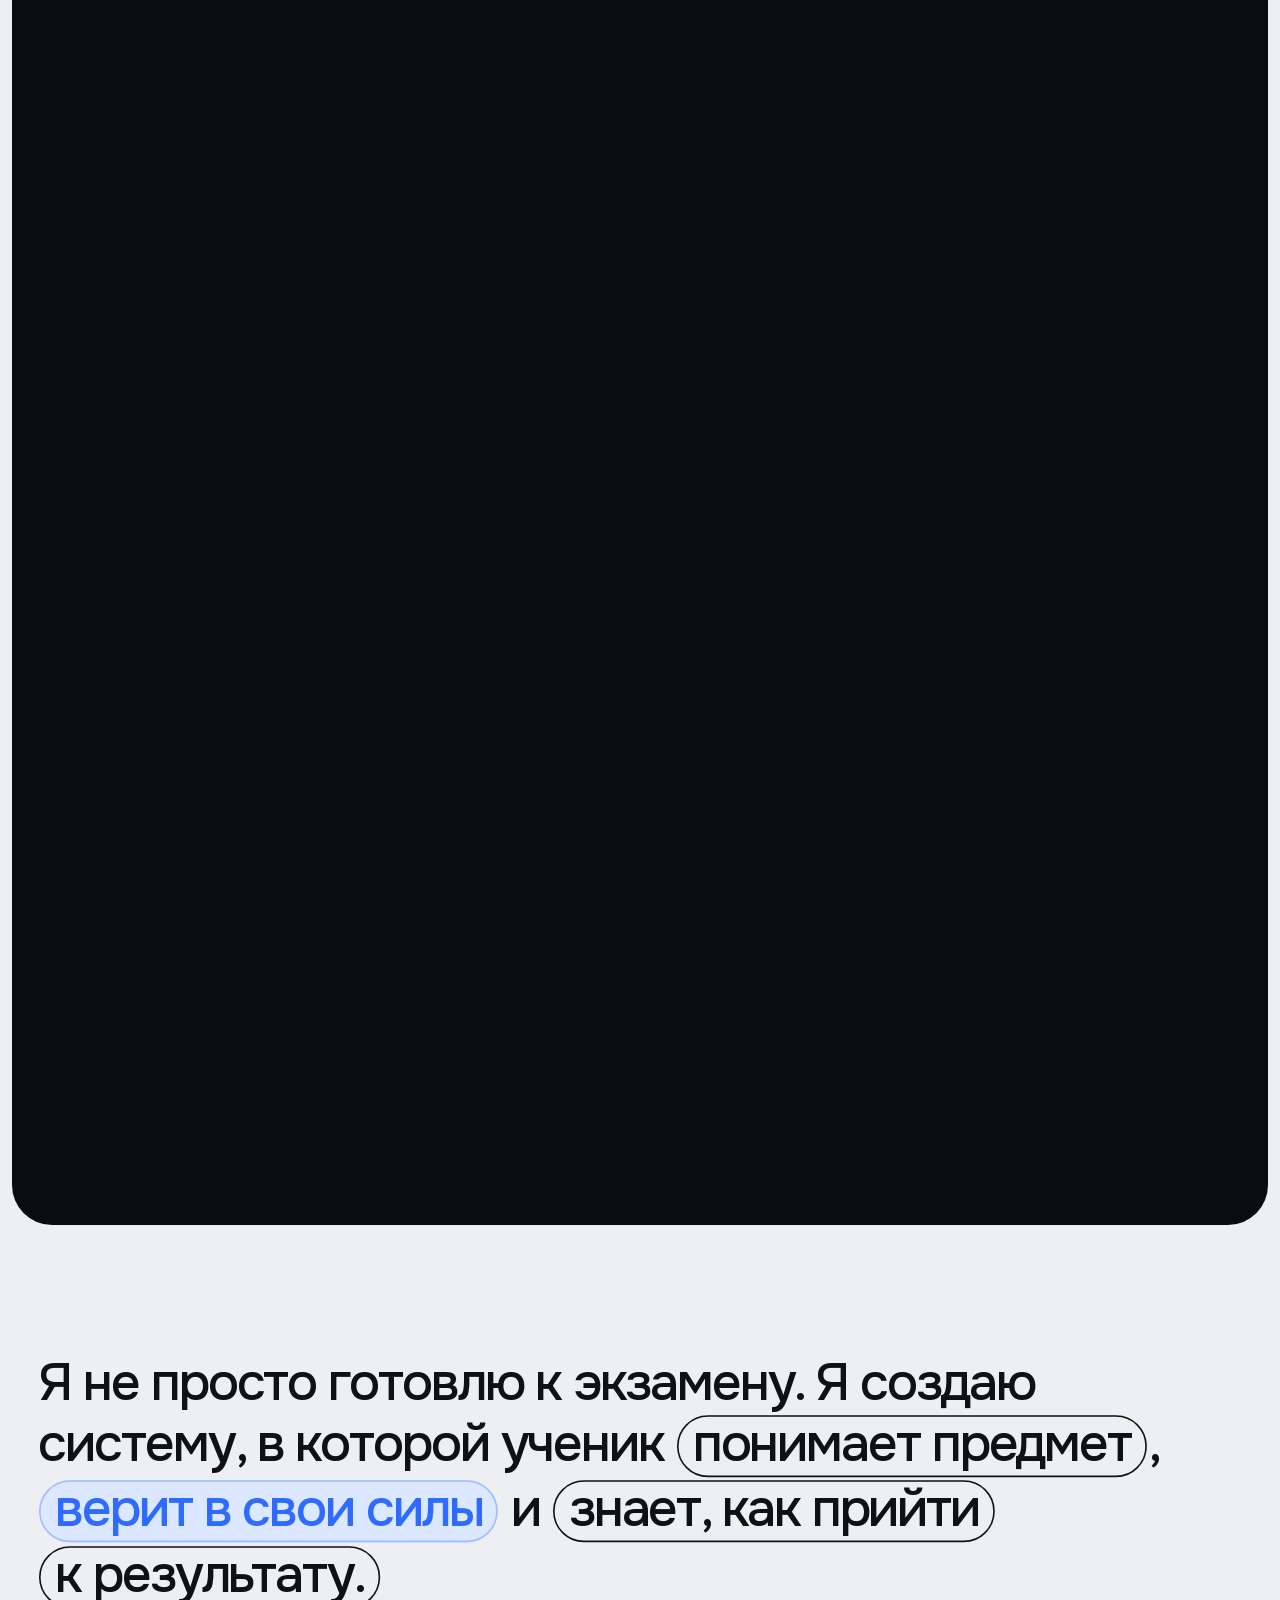
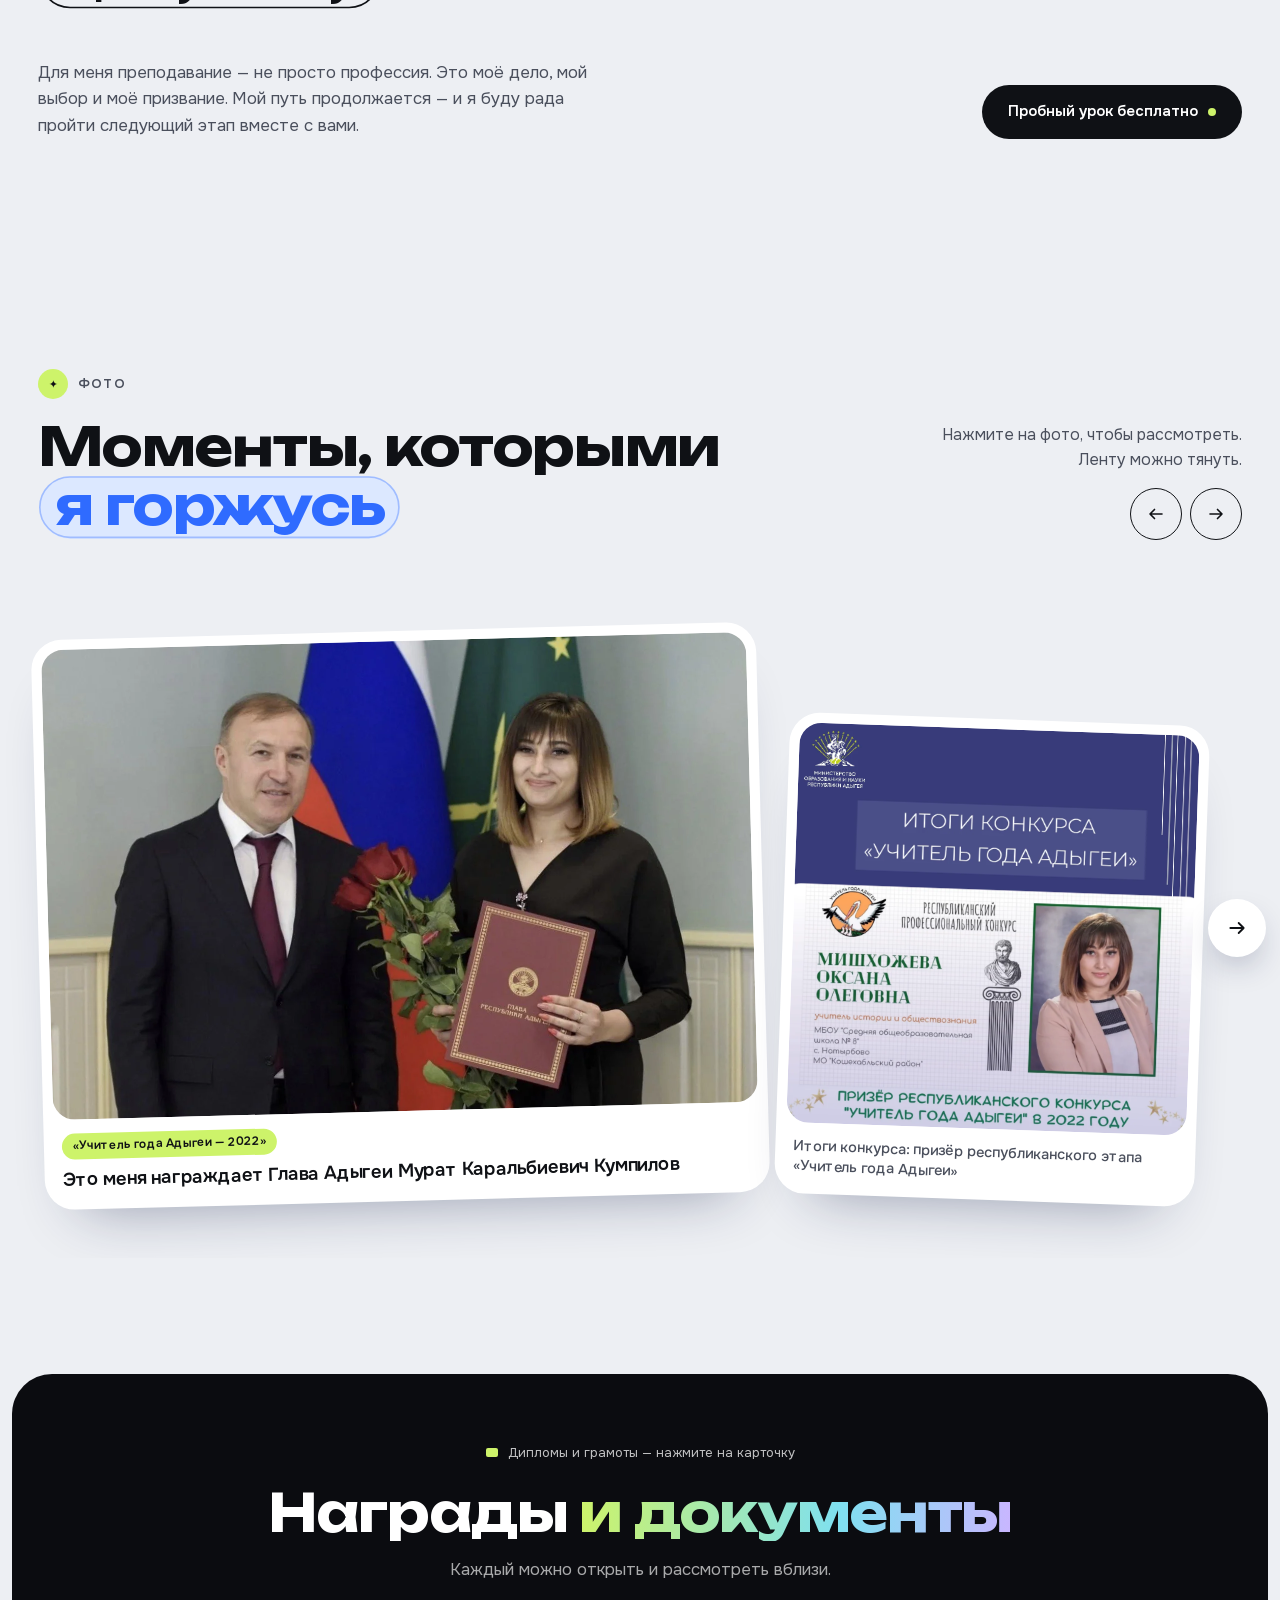
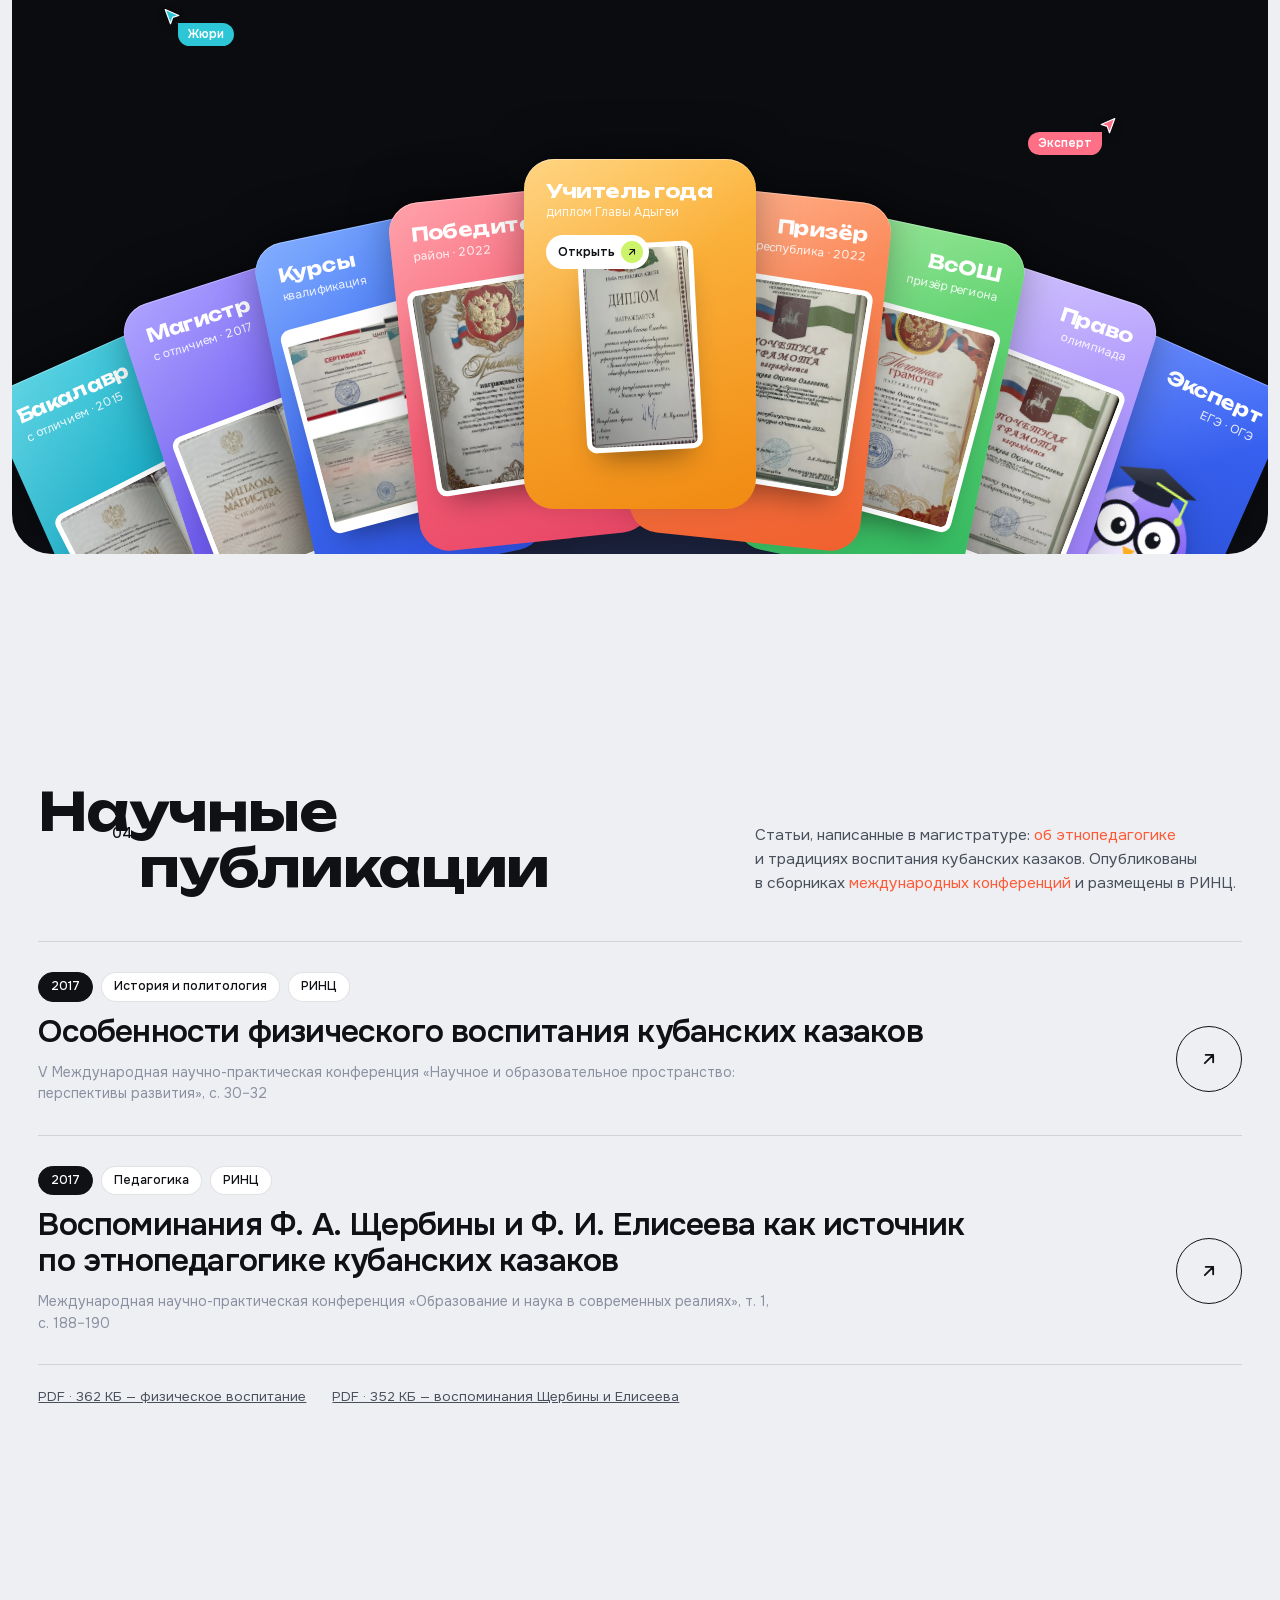
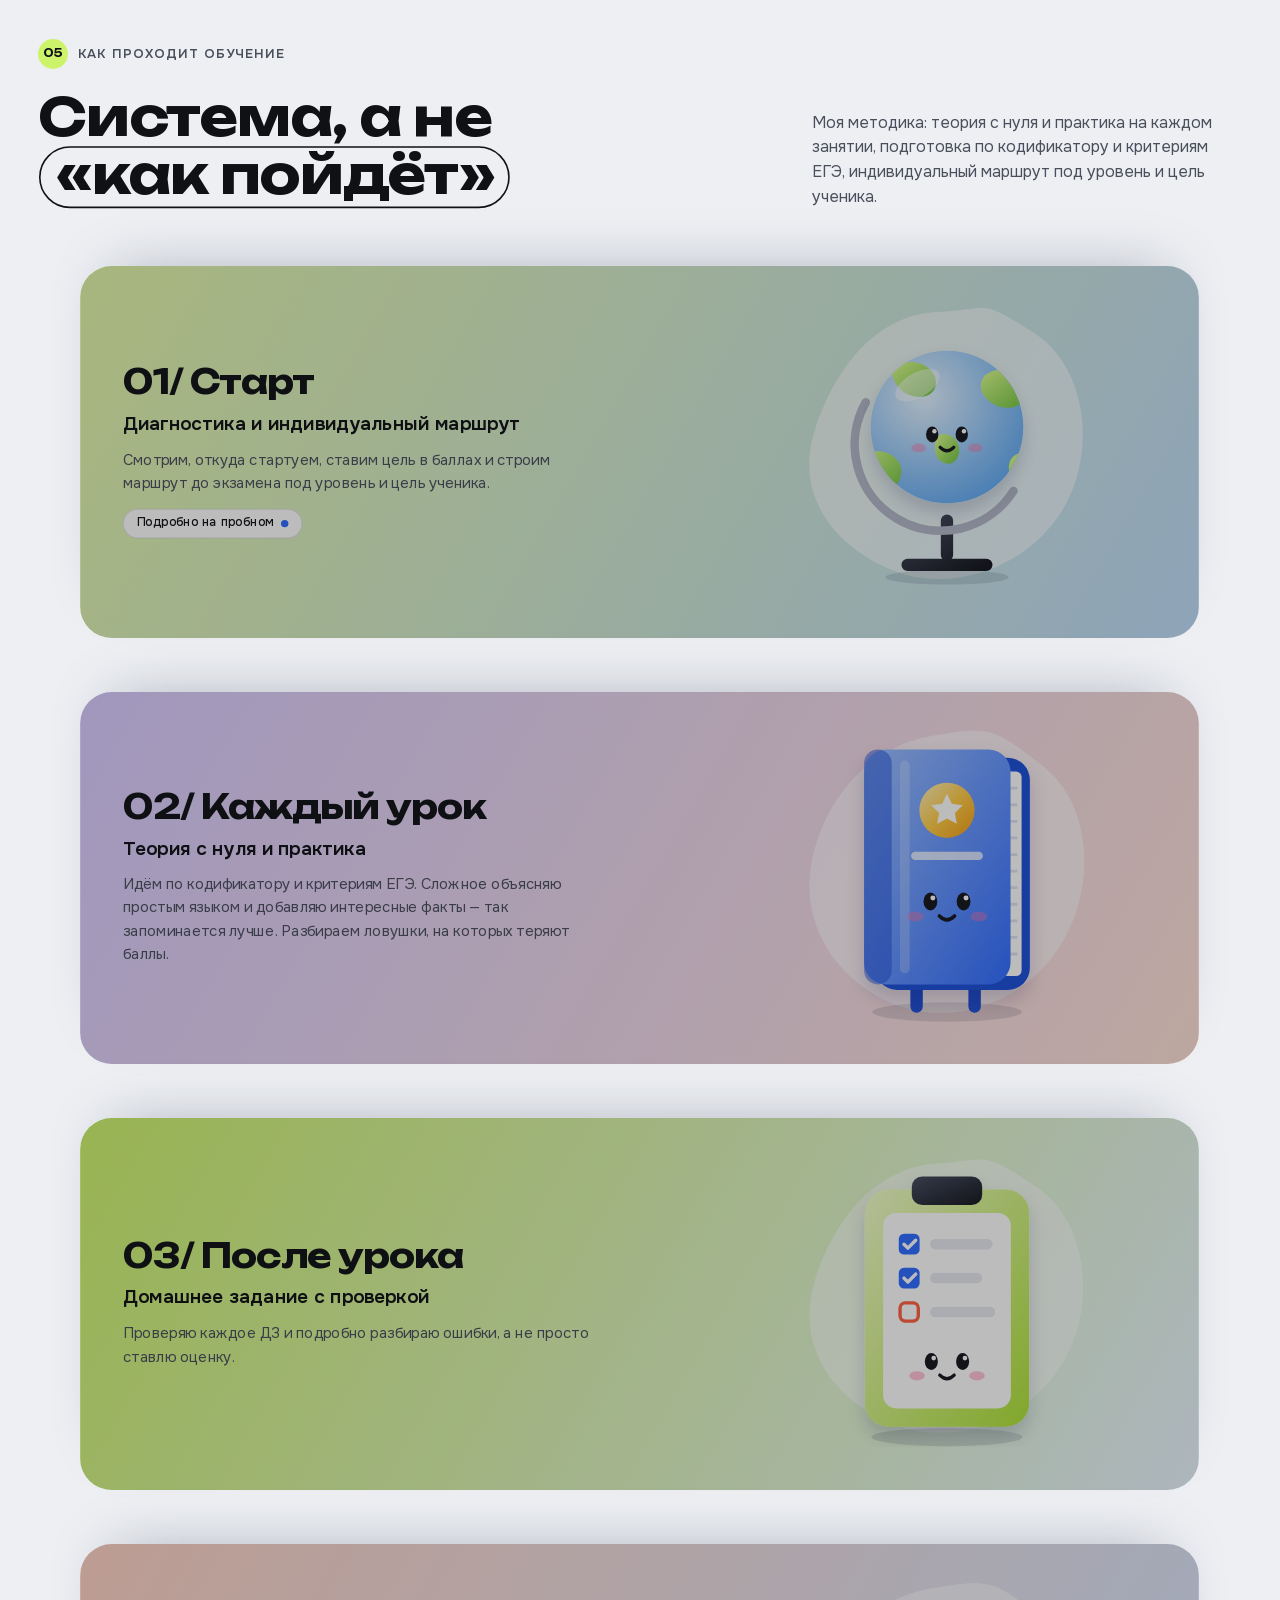
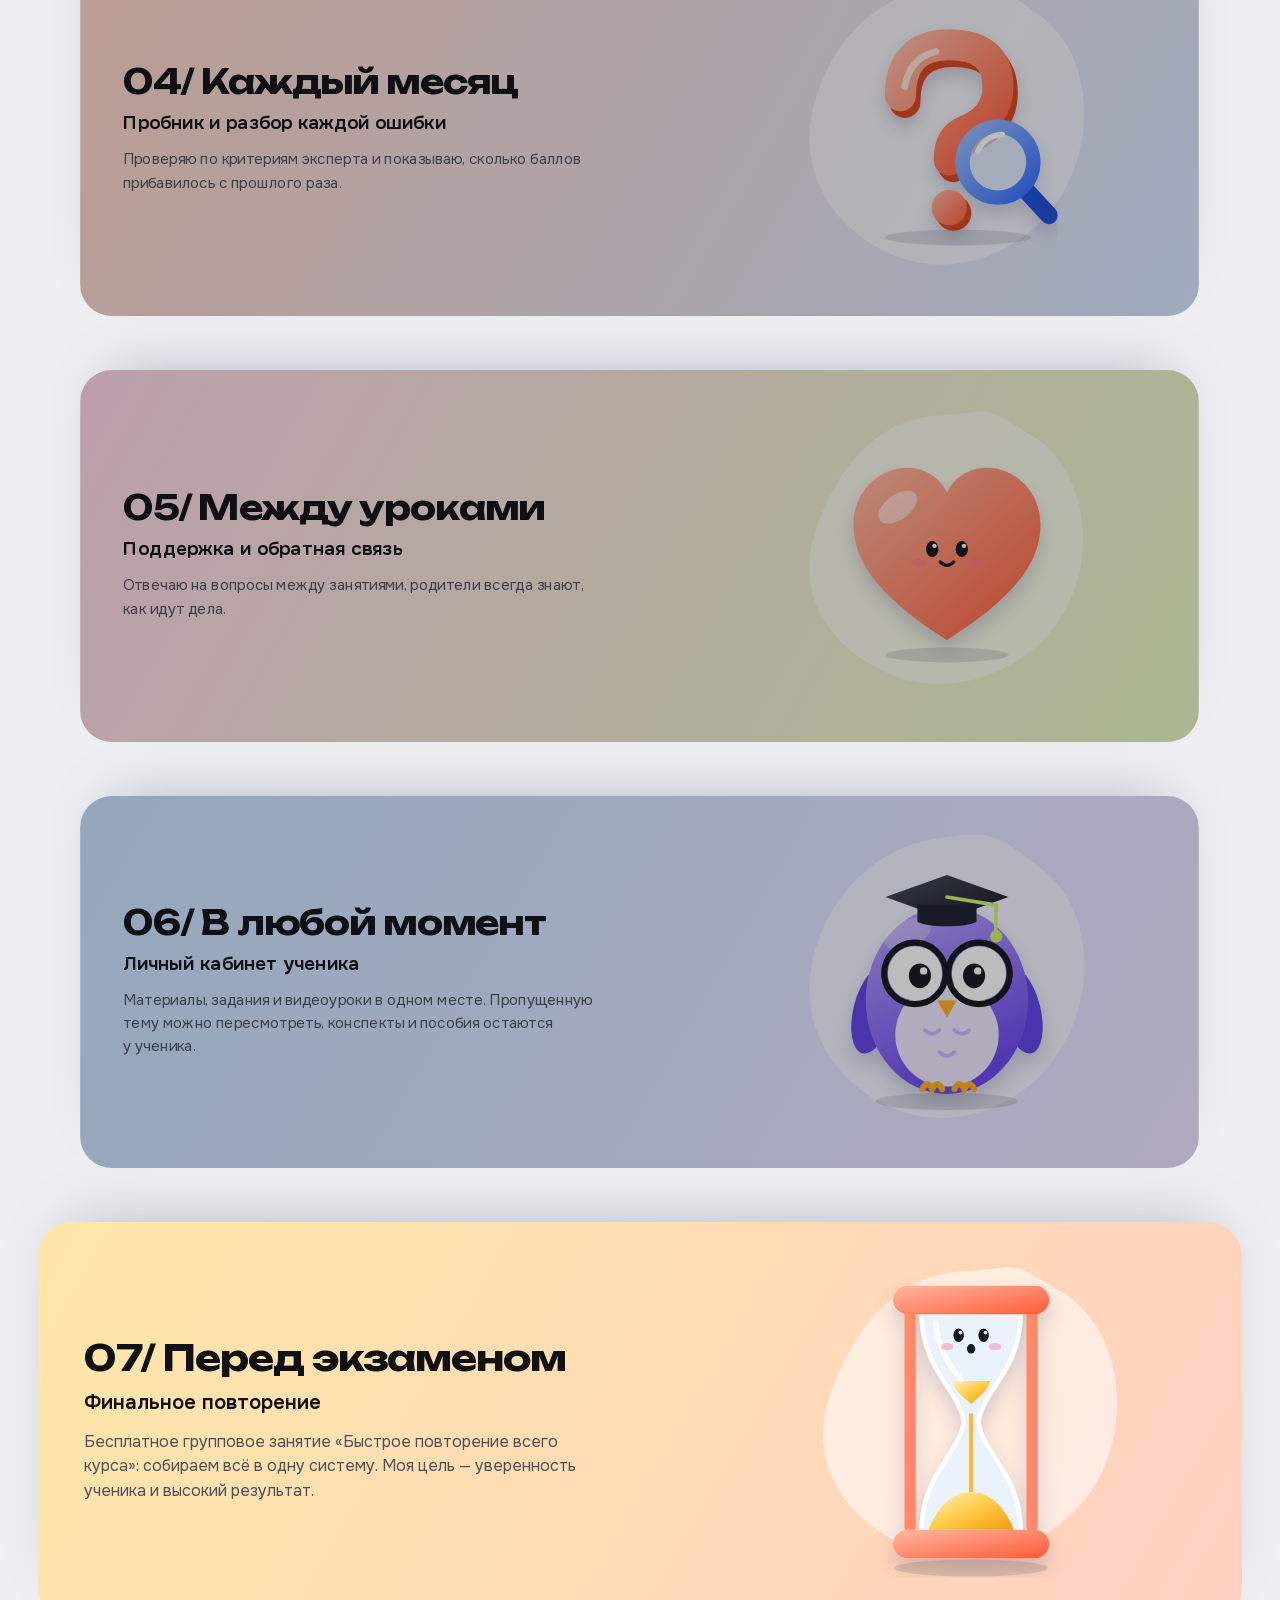
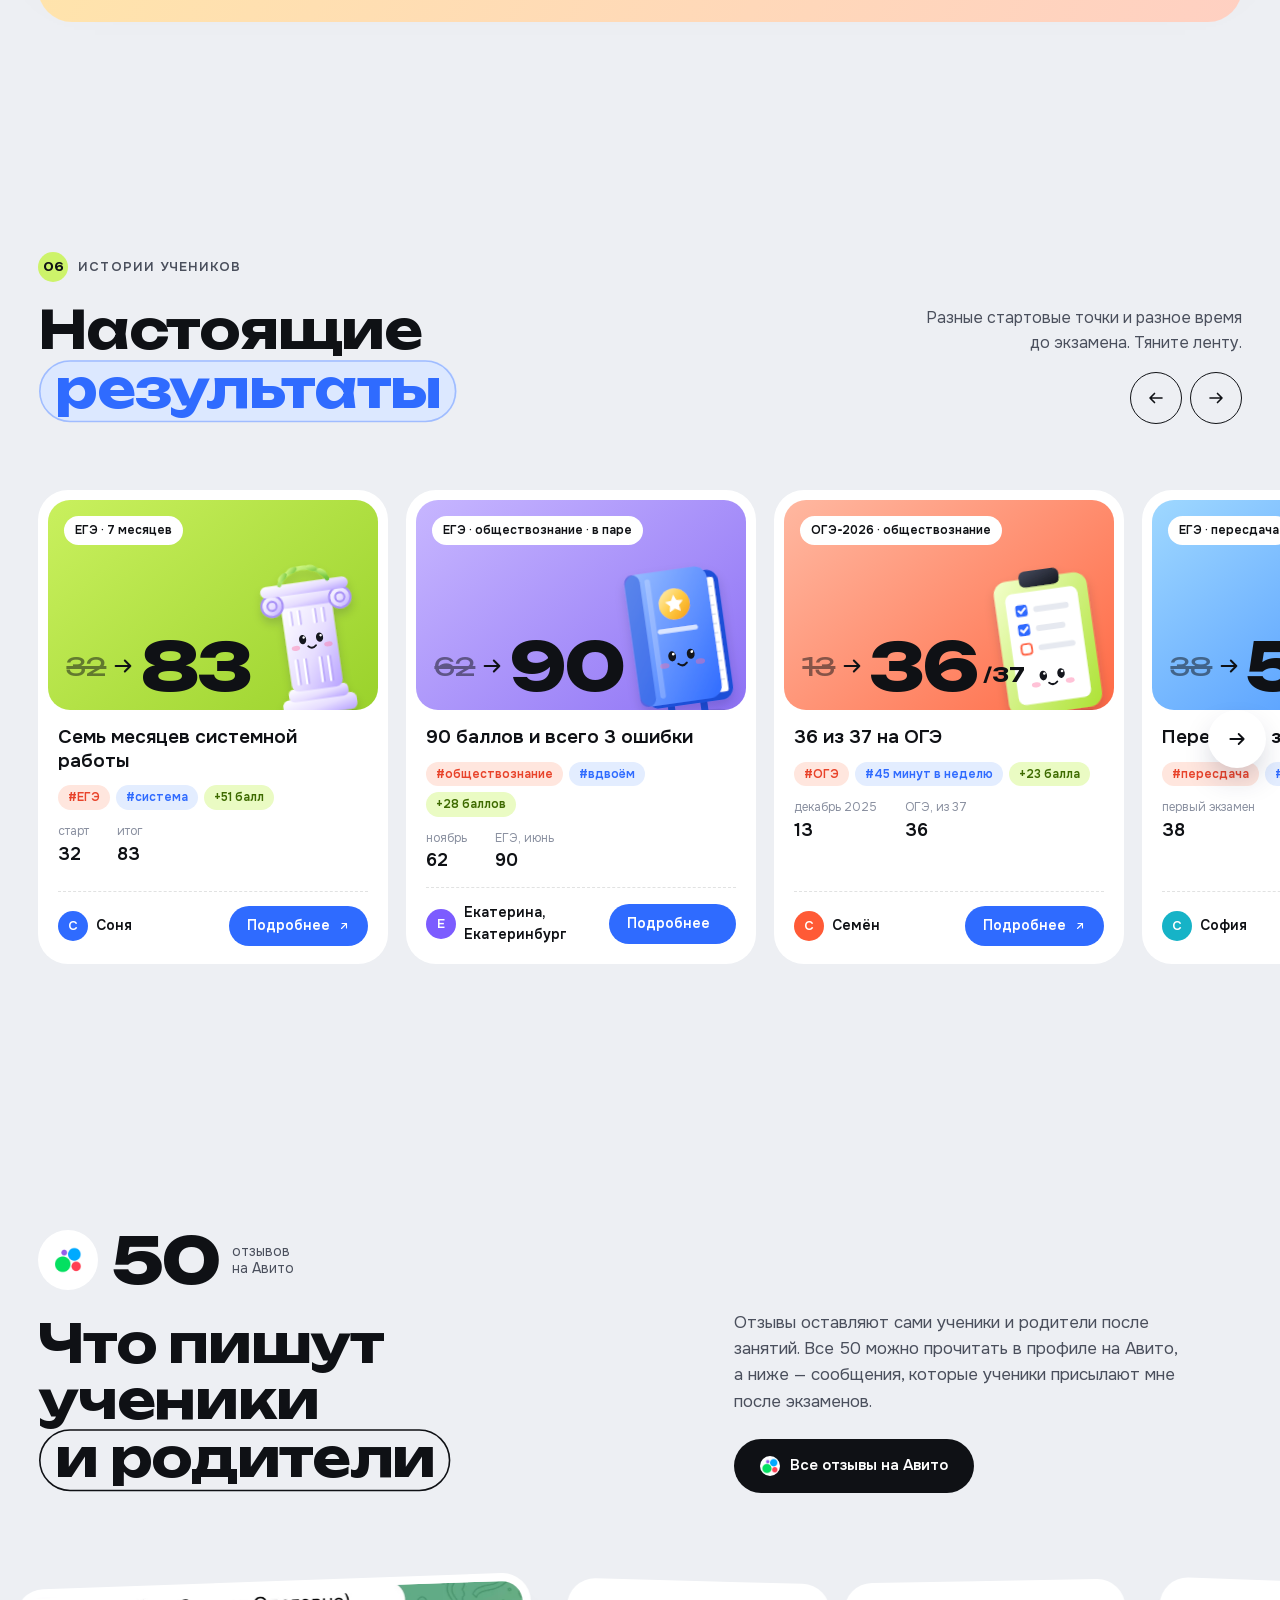
==== commit 57d700a0: "Награды на телефоне: скан документа во всю карточку На телефоне грамоты и дипломы были мелкими значк" ====
--- a/index.html
+++ b/index.html
@@ -10,7 +10,7 @@
 <link rel="icon" href="favicon.svg" type="image/svg+xml">
 <link rel="preload" href="fonts/unbounded-cyr.woff2" as="font" type="font/woff2" crossorigin>
 <link rel="stylesheet" href="assets/css/onest.css">
-<link rel="stylesheet" href="v2.css?v=2">
+<link rel="stylesheet" href="v2.css?v=3">
 <script>document.documentElement.classList.replace('no-js','js');</script>
 </head>
 <body>
@@ -1098,6 +1098,6 @@
     avito: ""
   };
 </script>
-<script src="v2.js?v=2" defer></script>
+<script src="v2.js?v=3" defer></script>
 </body>
 </html>
--- a/v2.css
+++ b/v2.css
@@ -417,9 +417,9 @@
 .fc::after{content:"";position:absolute;inset:0;border-radius:inherit;background:linear-gradient(140deg,rgba(255,255,255,.3),transparent 45%);pointer-events:none}
 .fc-t{font-family:var(--disp);font-weight:700;font-size:19px;line-height:1.08;letter-spacing:-.02em}
 .fc-s{font-size:12px;line-height:1.3;opacity:.9}
-.fc-doc{position:absolute;left:50%;bottom:62px;translate:-50% 0;rotate:-3deg;background:#fff;padding:5px;border-radius:10px;box-shadow:0 18px 30px -14px rgba(0,0,0,.45);transition:rotate .6s var(--spring),scale .6s var(--spring)}
-.fc-doc img{display:block;height:178px;width:auto;border-radius:6px}
-.fc-doc-l img{height:auto;width:186px}
+.fc-doc{position:absolute;left:50%;bottom:58px;translate:-50% 0;rotate:-3deg;background:#fff;padding:5px;border-radius:10px;box-shadow:0 18px 30px -14px rgba(0,0,0,.45);transition:rotate .6s var(--spring),scale .6s var(--spring)}
+.fc-doc img{display:block;height:198px;width:auto;border-radius:6px}
+.fc-doc-l img{height:auto;width:200px}
 .fc:hover .fc-doc,.fc:focus-visible .fc-doc{rotate:0deg;scale:1.06}
 .fc-l .fc-doc{left:16px;translate:0 0}
 .fc-r{align-items:flex-end;text-align:right}
@@ -929,6 +929,16 @@
   .path-head p{margin-top:12px;font-size:15px}
   .pc{grid-row:2;align-self:start;scroll-snap-align:start;scroll-margin-left:18px;padding:22px}
 
+  /* награды: скан во всю карточку */
+  .fan{gap:14px;padding:6px 18px 14px}
+  .fc{flex:0 0 min(68vw,280px);height:auto;padding:16px 14px 16px;gap:3px}
+  .fc-t{font-size:21px}
+  .fc-open{display:none}
+  .fc-doc,.fc-l .fc-doc,.fc-r .fc-doc{position:relative;left:auto;right:auto;bottom:auto;translate:0 0;rotate:-1.5deg;margin-top:14px;padding:6px;border-radius:14px}
+  .fc-doc img,.fc-doc-l img{width:100%;height:auto;aspect-ratio:3/4;object-fit:cover;object-position:center top;border-radius:9px}
+  .fc-doc-l img{object-position:left center}
+  .fc-art,.fc-r .fc-art{position:relative;left:auto;right:auto;bottom:auto;translate:0 0;width:100%;height:auto;aspect-ratio:3/4;margin-top:14px;padding:12%}
+
   /* обучение: картинка сбоку, карточки ниже */
   .sc-in{grid-template-columns:minmax(0,1fr) 96px;min-height:0}
   .sc-art{order:0;height:auto;align-items:start;padding-top:22px}
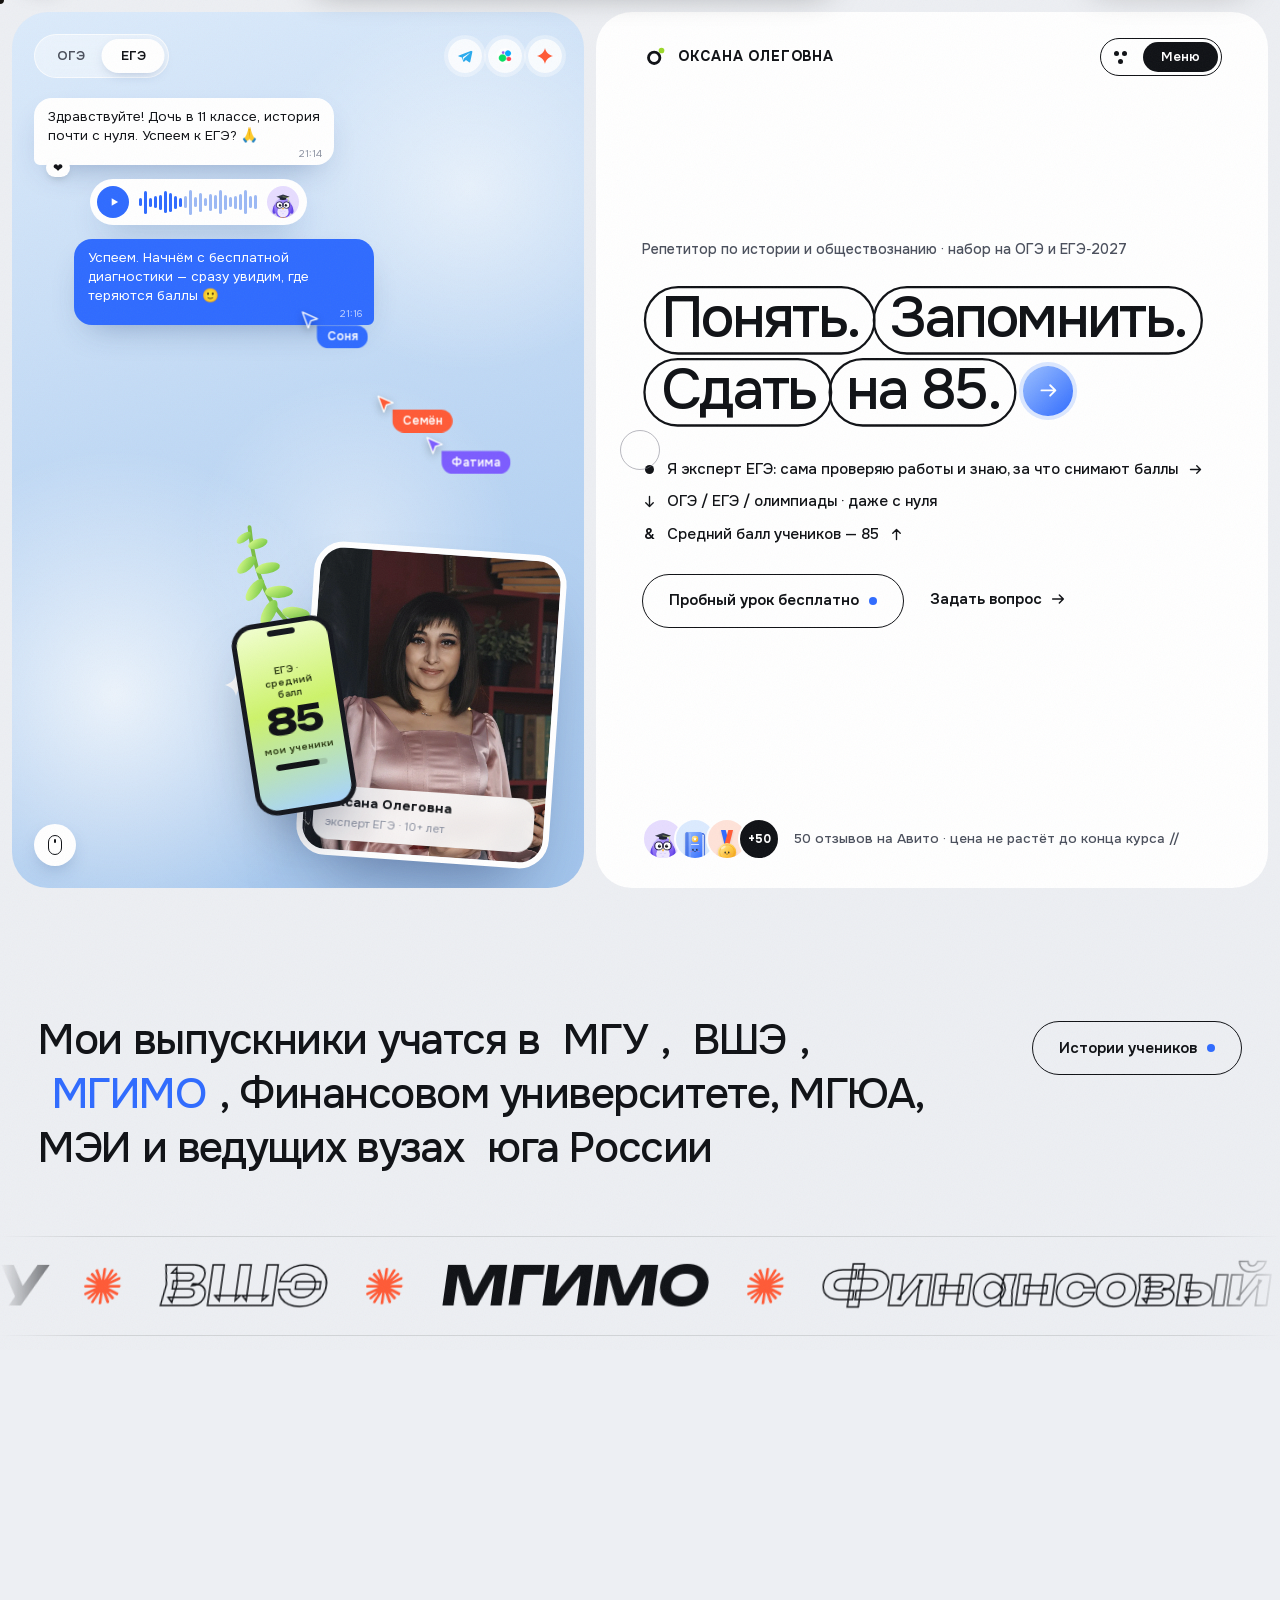
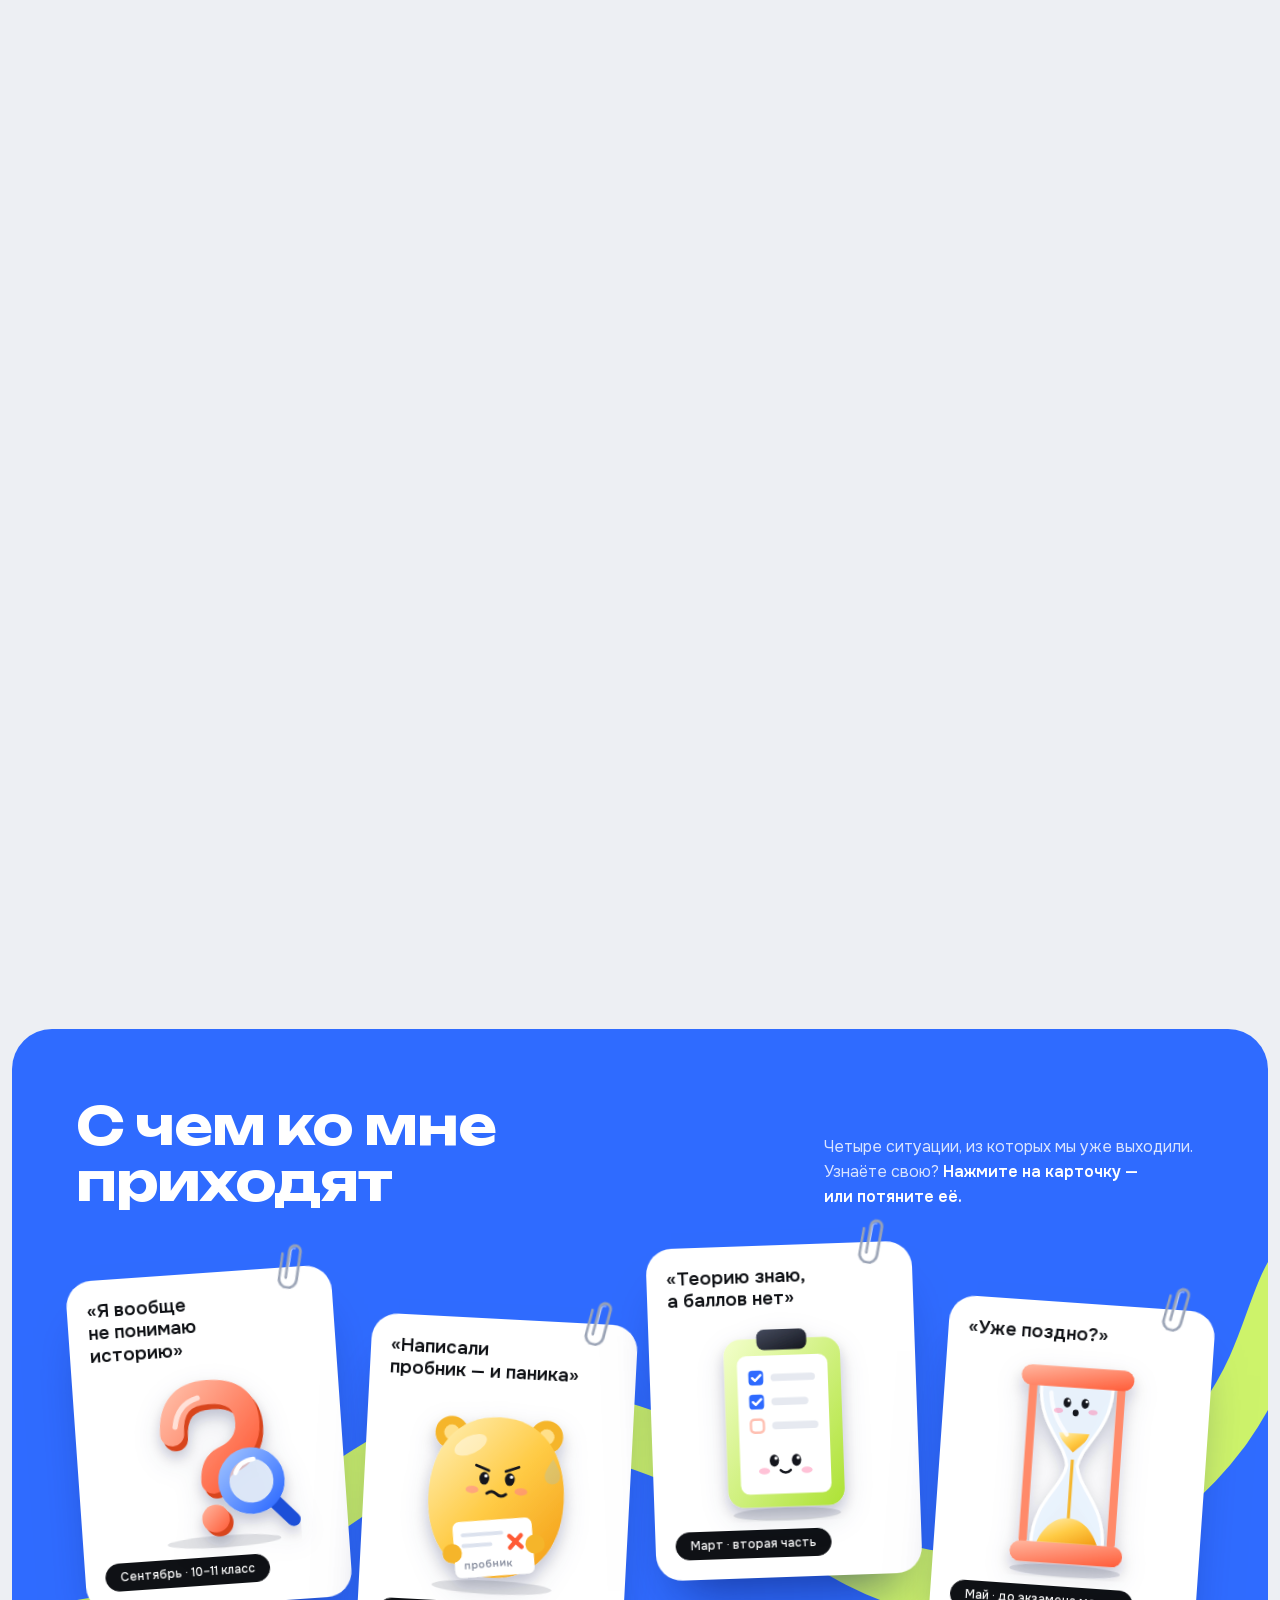
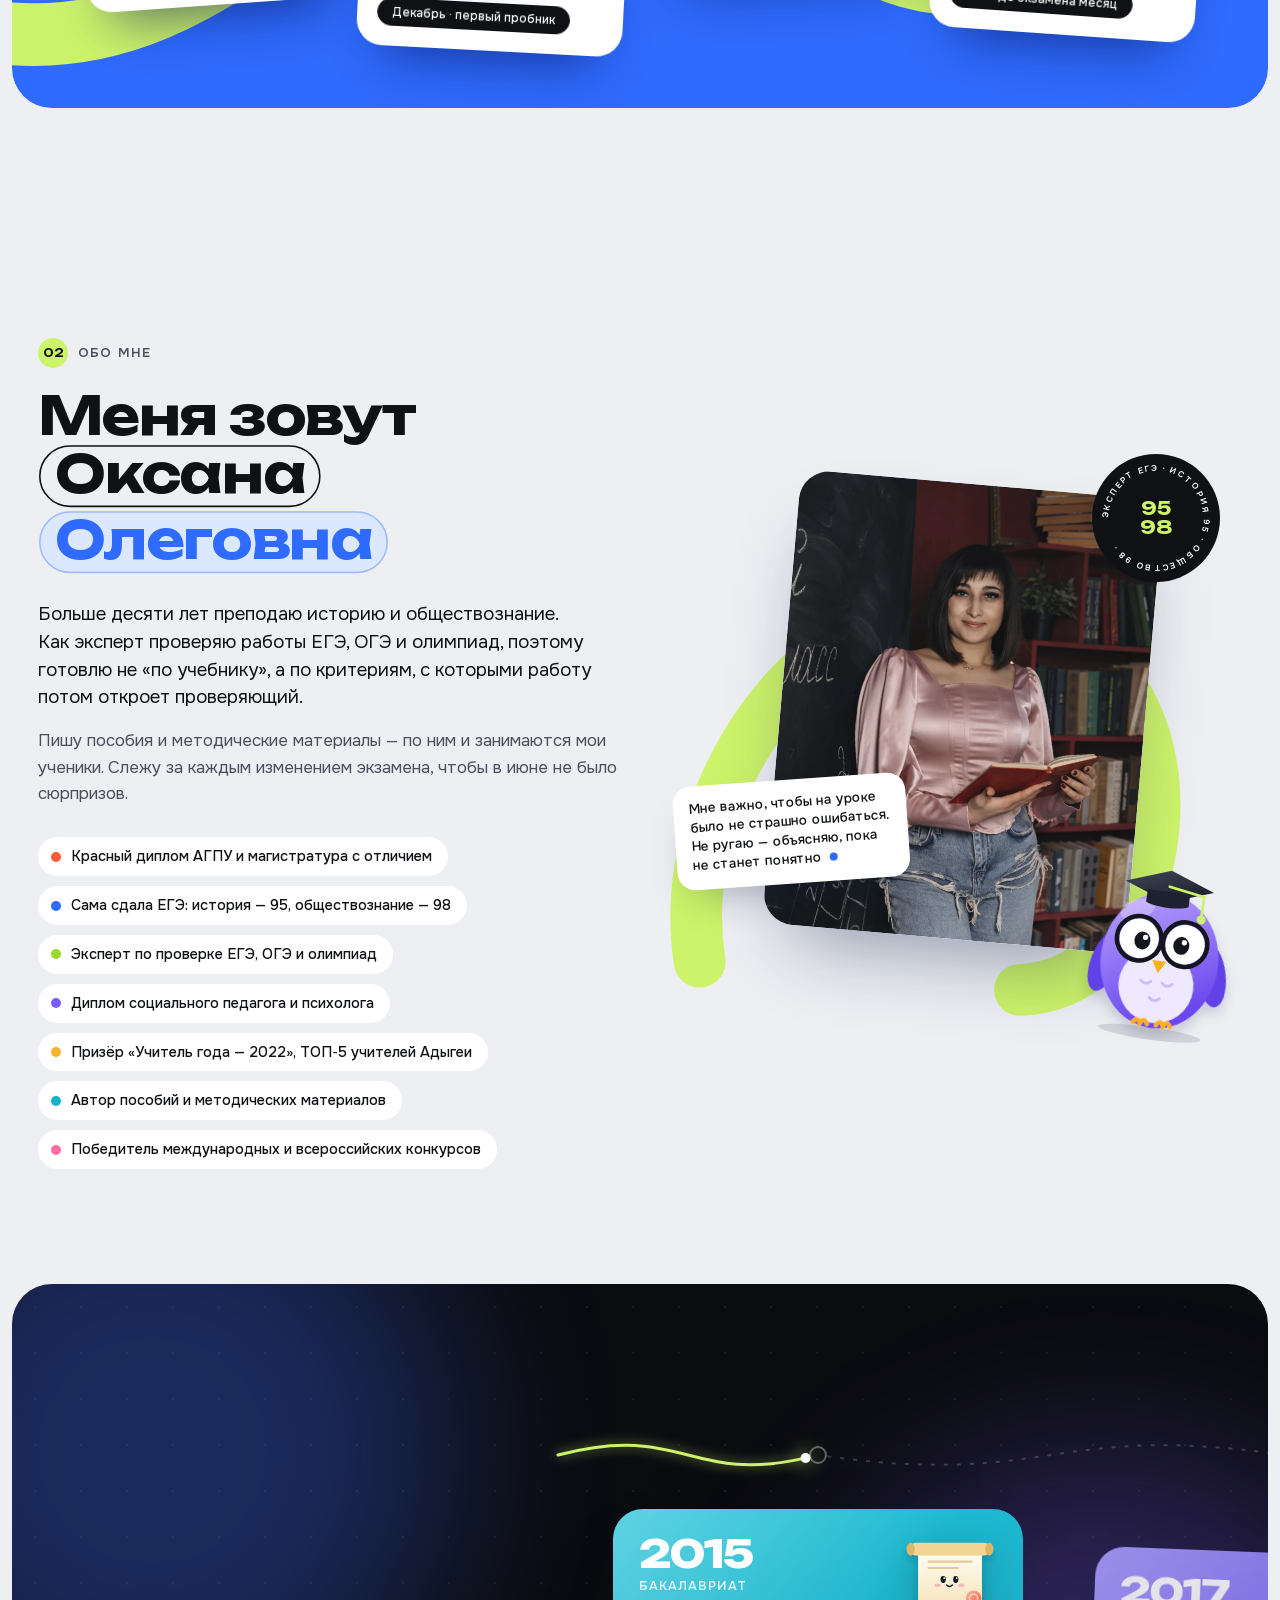
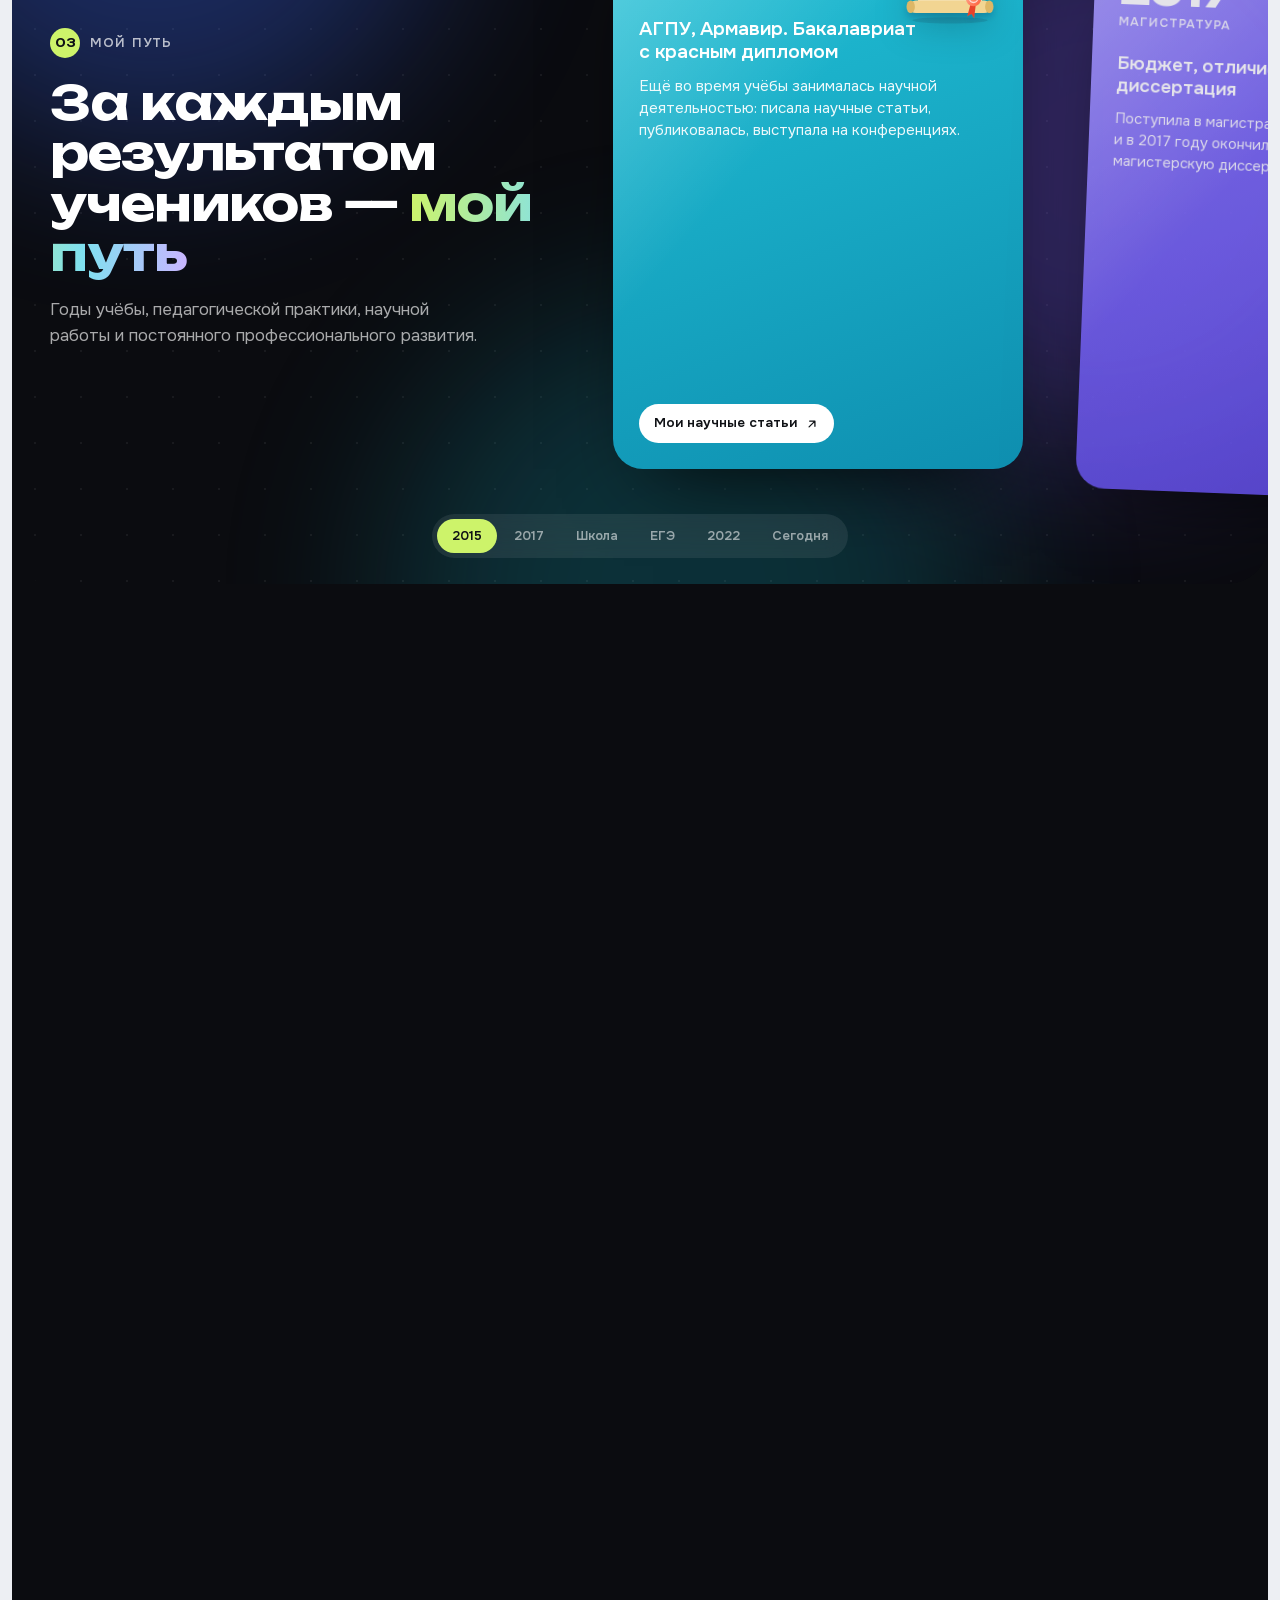
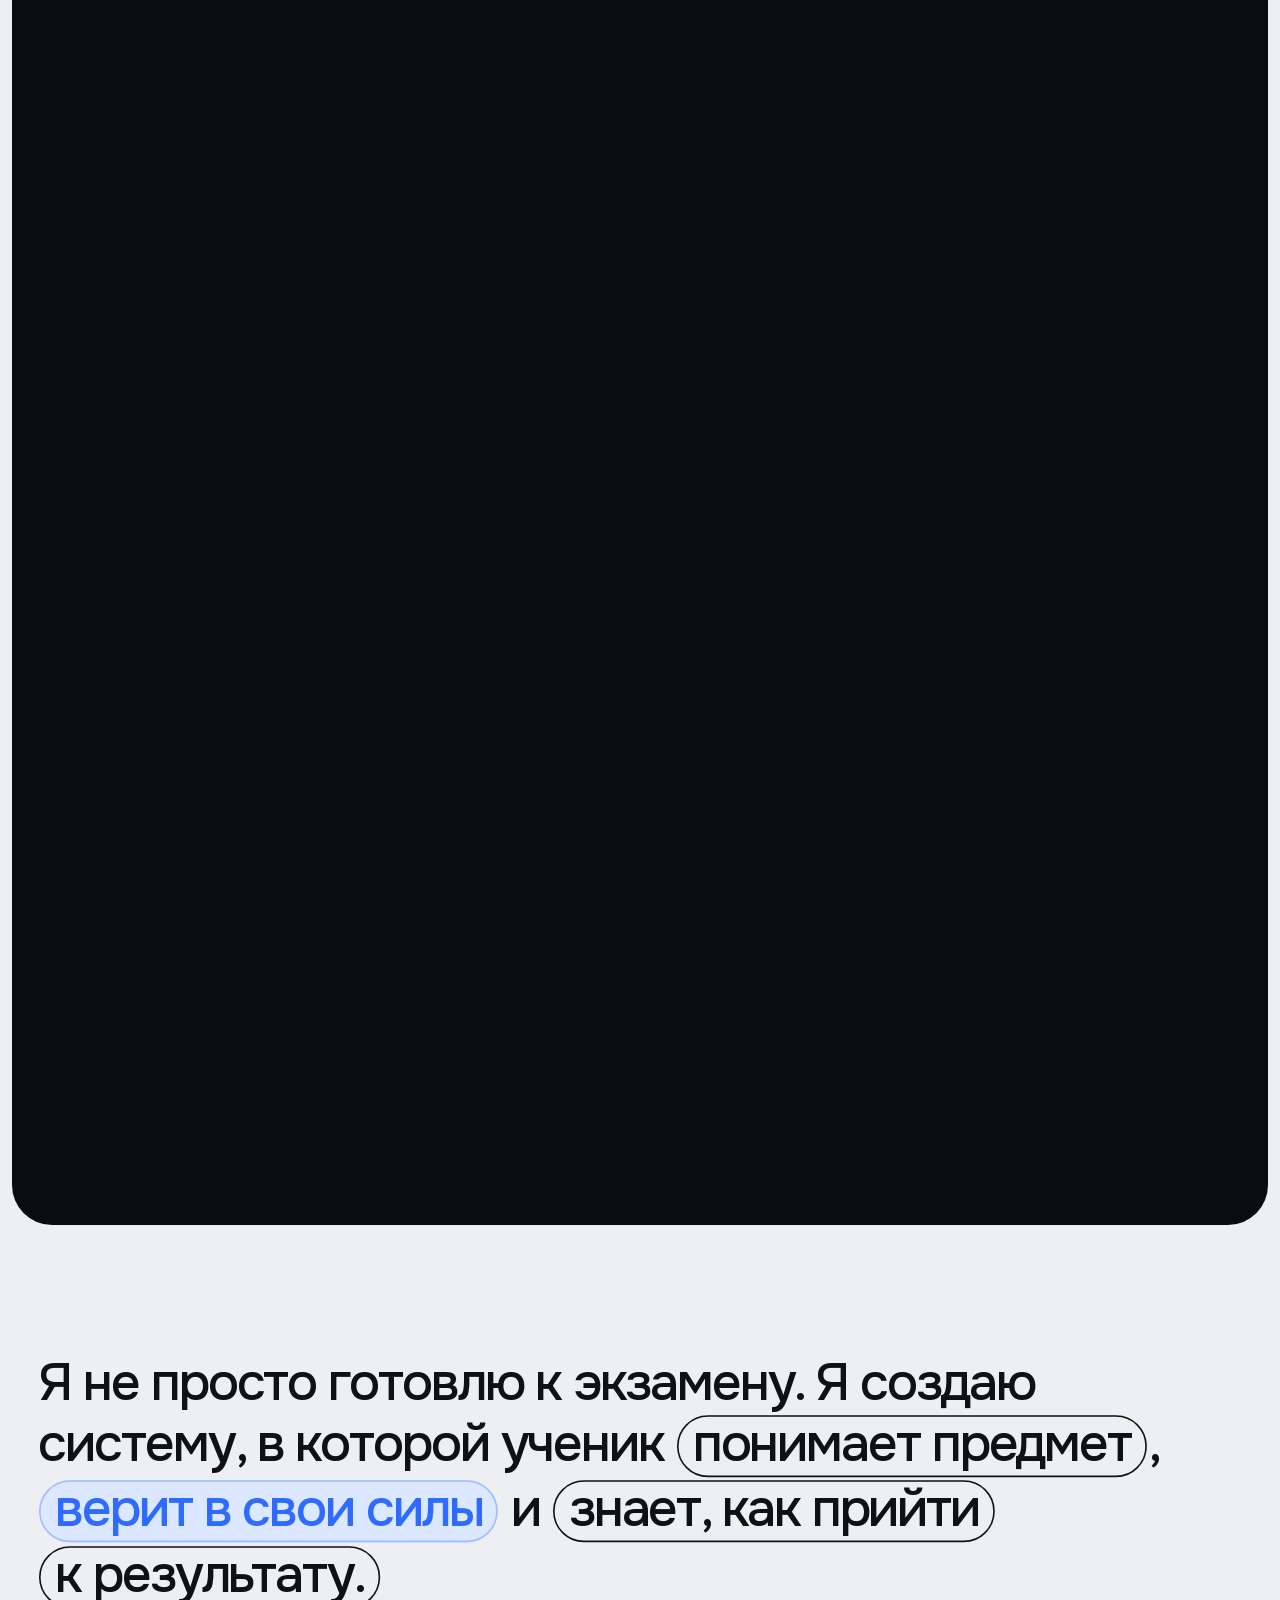
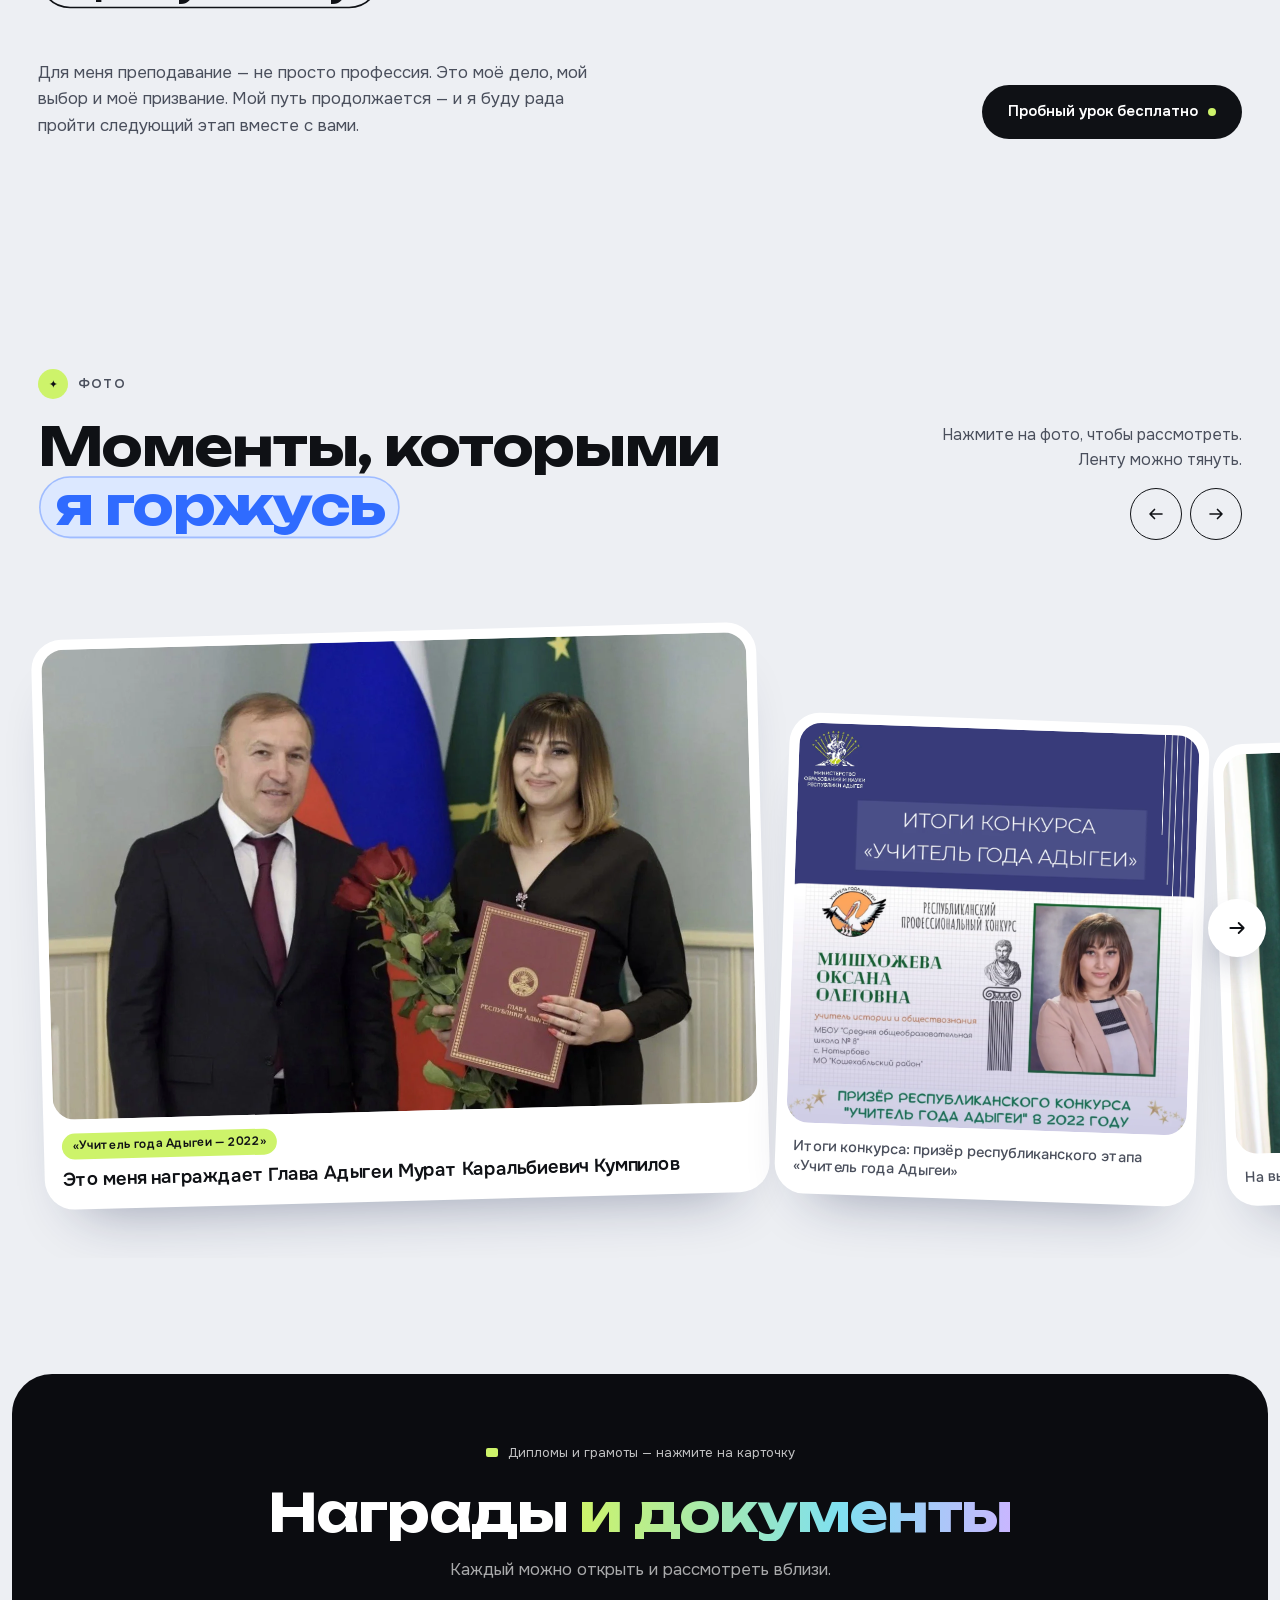
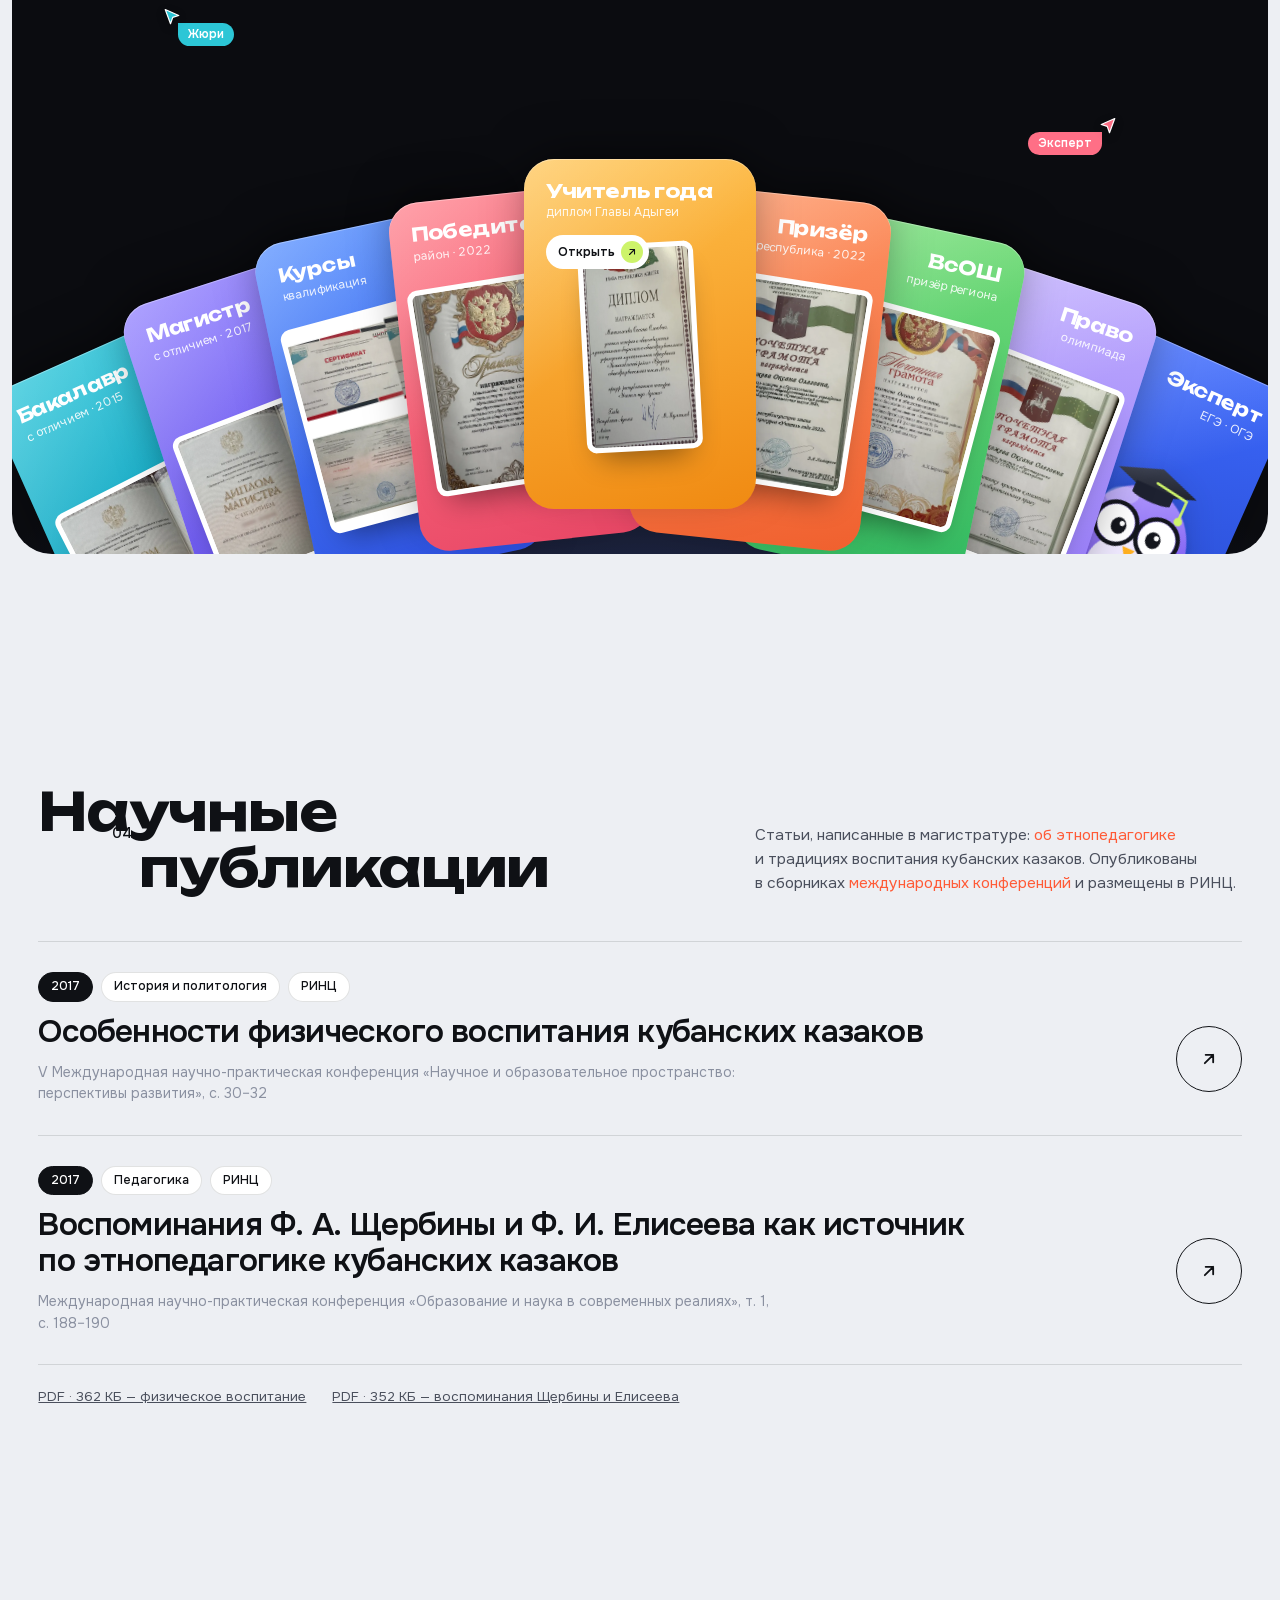
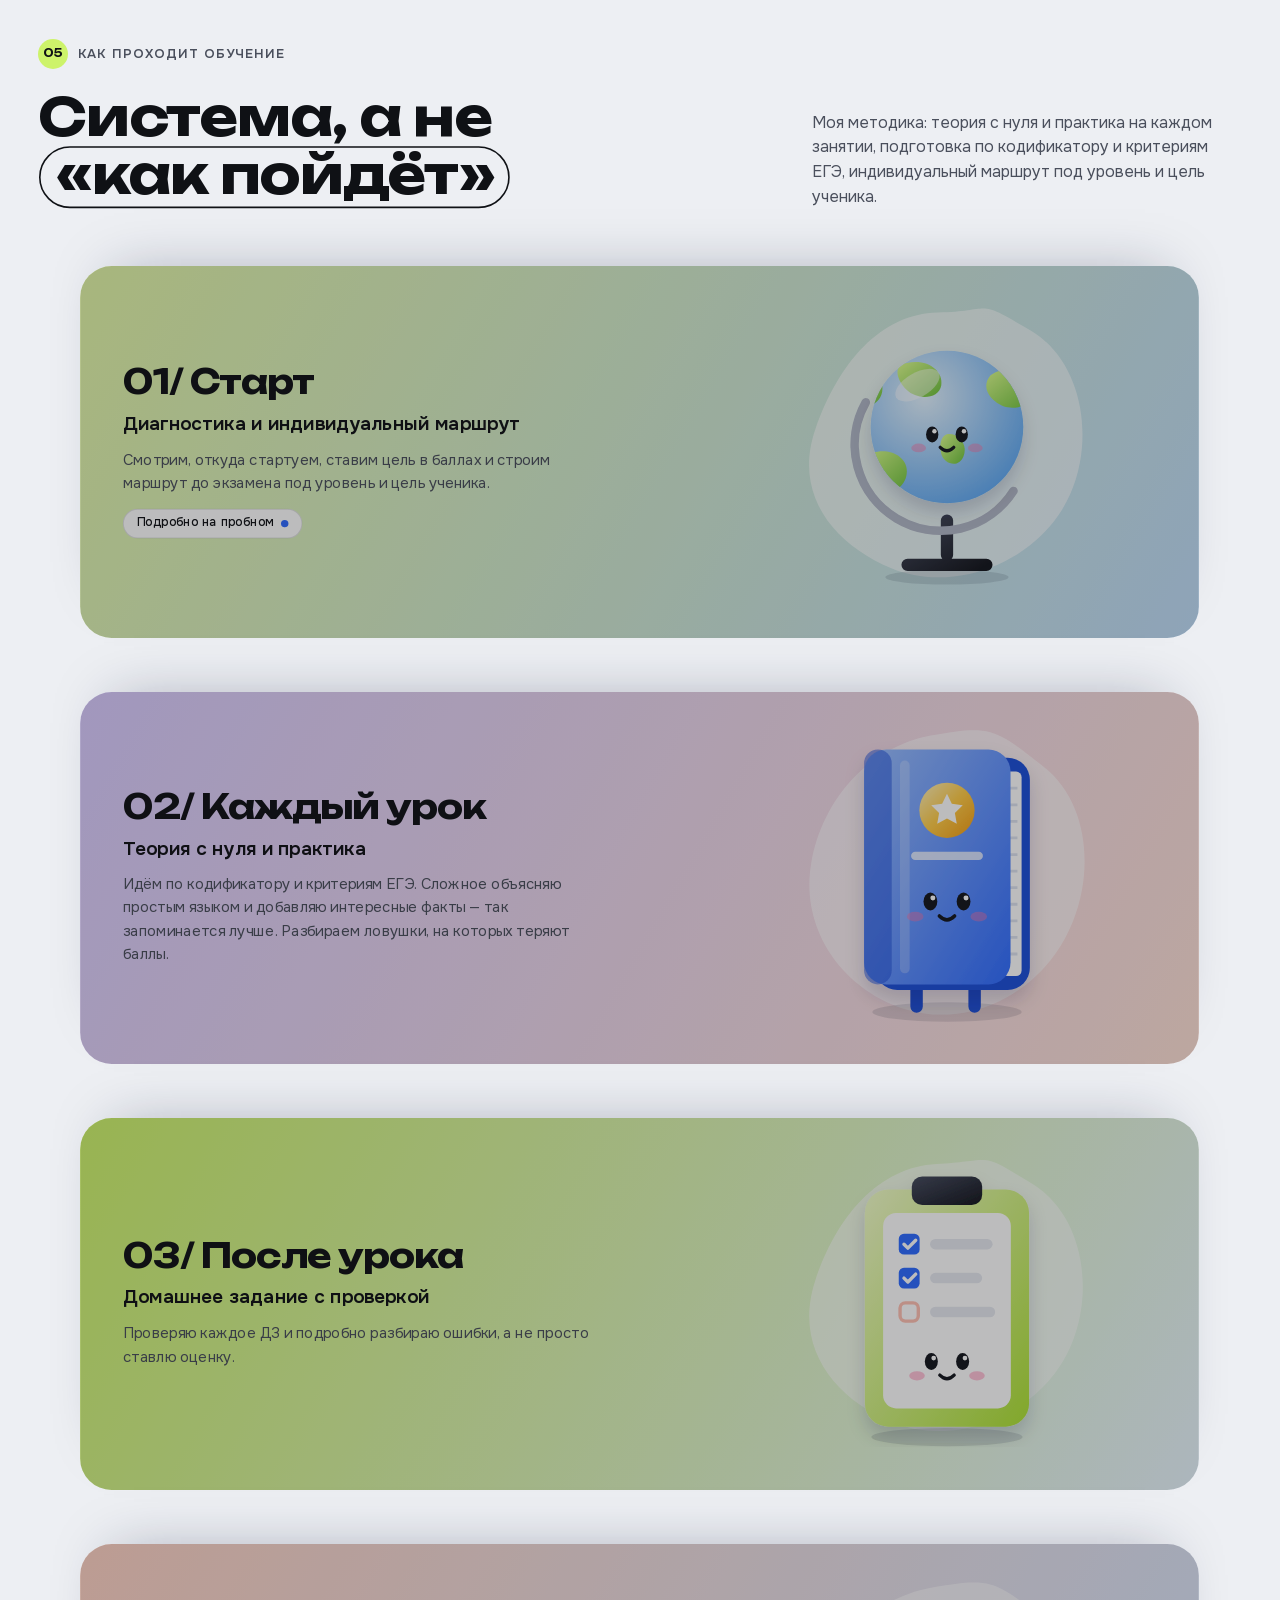
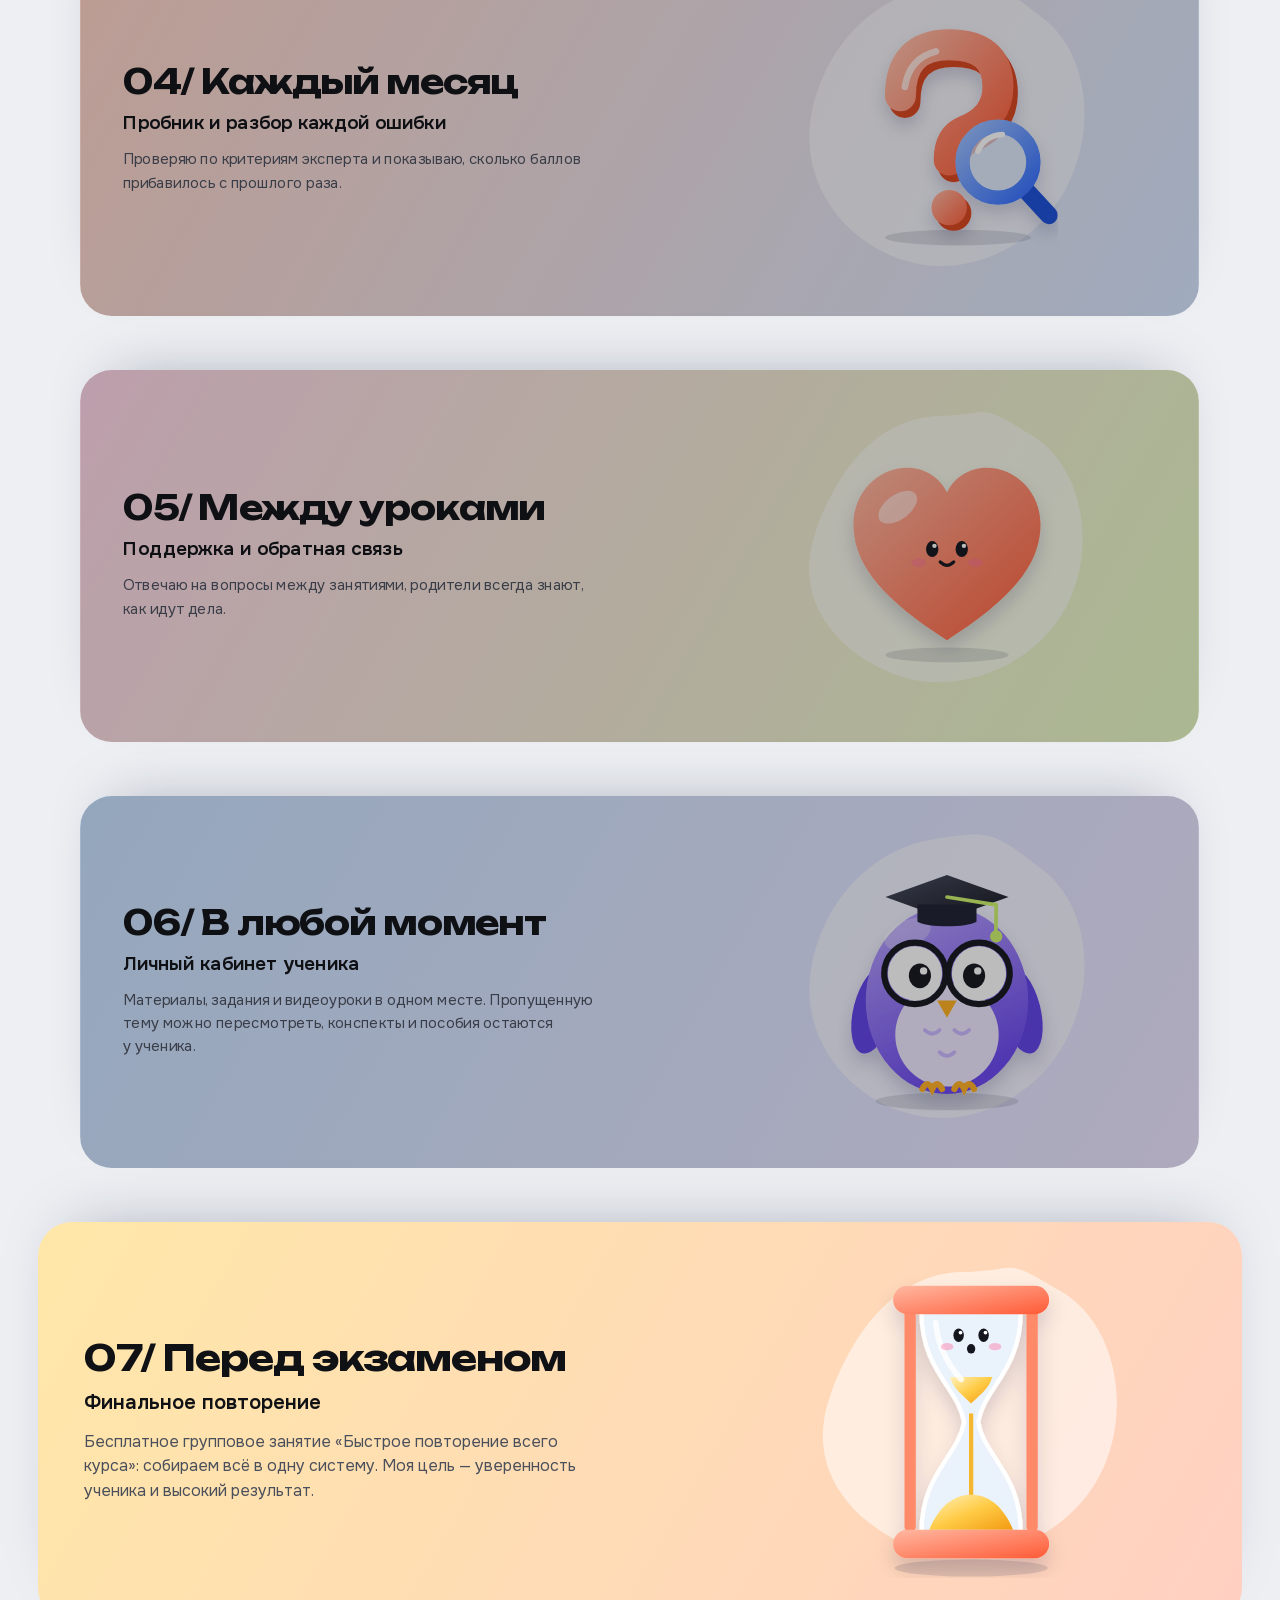
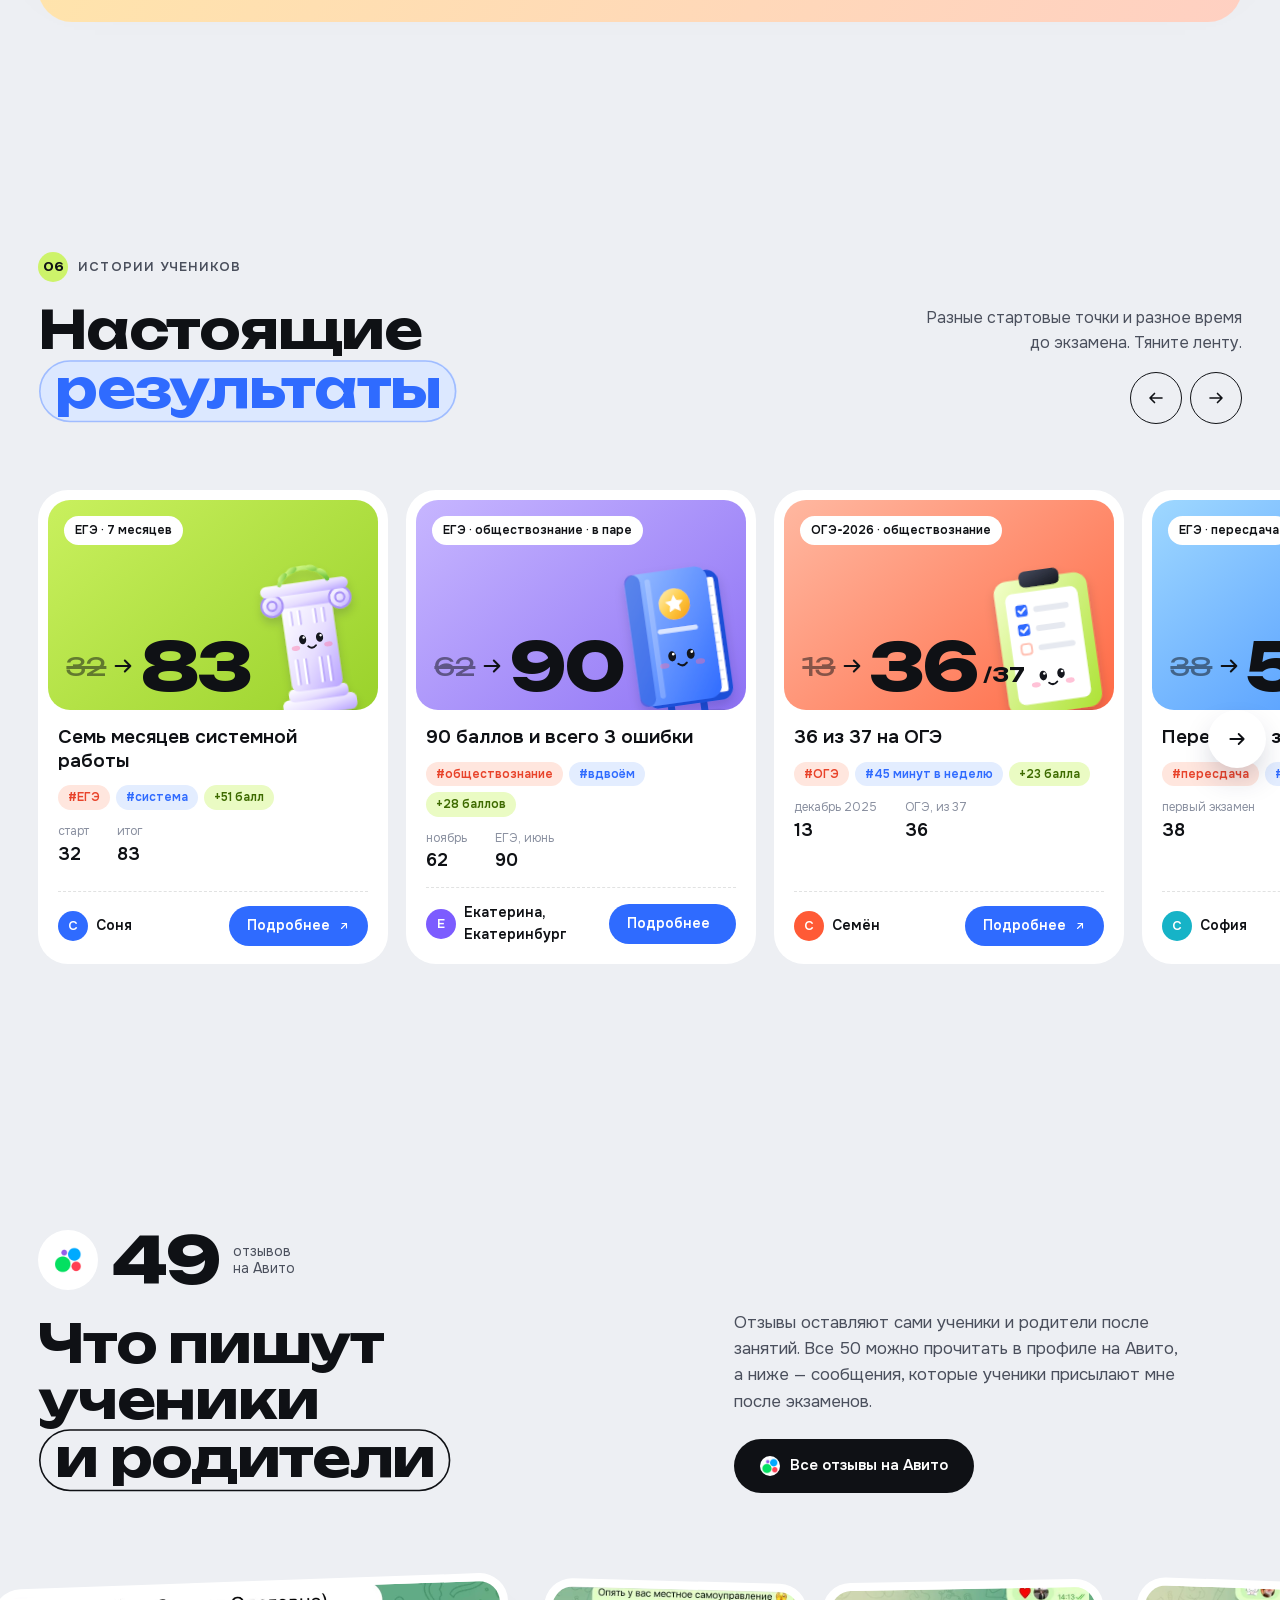
==== commit 29912a9c: "Телефон: отзывы листаются пальцем, карточки цен не обрезаются Ленты вбок (цены, фото, ситуации, нагр" ====
--- a/index.html
+++ b/index.html
@@ -10,7 +10,7 @@
 <link rel="icon" href="favicon.svg" type="image/svg+xml">
 <link rel="preload" href="fonts/unbounded-cyr.woff2" as="font" type="font/woff2" crossorigin>
 <link rel="stylesheet" href="assets/css/onest.css">
-<link rel="stylesheet" href="v2.css?v=3">
+<link rel="stylesheet" href="v2.css?v=4">
 <script>document.documentElement.classList.replace('no-js','js');</script>
 </head>
 <body>
@@ -922,7 +922,7 @@
       <button class="rvc" type="button" data-rev="assets/reviews/review-07.webp" style="--ar:0.5695;--r:-2deg"><img src="assets/reviews/review-07.webp" alt="Ученица присылает результаты экзамена" width="590" height="1036" loading="lazy"></button>
     </div>
   </div>
-  <p class="rv-note">Из&nbsp;переписок с&nbsp;учениками в&nbsp;Telegram. Нажмите, чтобы рассмотреть.</p>
+  <p class="rv-note">Из&nbsp;переписок с&nbsp;учениками в&nbsp;Telegram. Листайте ленту, нажмите на&nbsp;скрин, чтобы рассмотреть.</p>
 </section>
 
 <!-- ============ ЦЕНЫ ============ -->
@@ -1098,6 +1098,6 @@
     avito: ""
   };
 </script>
-<script src="v2.js?v=3" defer></script>
+<script src="v2.js?v=4" defer></script>
 </body>
 </html>
--- a/v2.css
+++ b/v2.css
@@ -470,7 +470,7 @@
 .car-btns{display:flex;gap:8px}
 .car-b{width:52px;height:52px;border-radius:50%;border:1.5px solid var(--ink);background:none;display:grid;place-items:center;cursor:pointer;transition:background .3s,color .3s}
 .car-b:hover{background:var(--ink);color:#fff}
-.car{overflow-x:auto;scrollbar-width:none;padding:10px 0 34px;cursor:grab}
+.car{overflow-x:auto;overflow-y:hidden;scrollbar-width:none;padding:10px 0 34px;cursor:grab}
 .car{-webkit-user-select:none;user-select:none}
 .car img{-webkit-user-drag:none;user-select:none}
 .car-wrap{position:relative}
@@ -524,6 +524,11 @@
 .rvc{flex:none;height:450px;padding:8px;border:0;border-radius:28px;background:#fff;rotate:var(--r,0deg);box-shadow:0 34px 60px -34px rgba(20,30,70,.4);cursor:zoom-in;transition:rotate .6s var(--spring),scale .6s var(--spring)}
 .rvc img{display:block;height:100%;width:auto;border-radius:21px}
 .rvc:hover{rotate:0deg;scale:1.04}
+.rv-strip.rv-scroll{overflow-x:auto;overflow-y:hidden;scroll-snap-type:x mandatory;scrollbar-width:none;-webkit-overflow-scrolling:touch}
+.rv-strip.rv-scroll::-webkit-scrollbar{display:none}
+.rv-strip.rv-scroll .mq-track{padding:0 18px}
+.rv-strip.rv-scroll .mq-track>[aria-hidden="true"]{display:none}
+.rv-strip.rv-scroll .rvc{scroll-snap-align:center}
 .rv-note{text-align:center;font-size:13.5px;color:var(--ink-3);padding:0 var(--gut)}
 
 /* ---------- цены ---------- */
@@ -929,6 +934,8 @@
   .path-head p{margin-top:12px;font-size:15px}
   .pc{grid-row:2;align-self:start;scroll-snap-align:start;scroll-margin-left:18px;padding:22px}
 
+  .sit-grid,.fan,.path-track,.plans{overflow-y:hidden}
+
   /* награды: скан во всю карточку */
   .fan{gap:14px;padding:6px 18px 14px}
   .fc{flex:0 0 min(68vw,280px);height:auto;padding:16px 14px 16px;gap:3px}
@@ -951,7 +958,7 @@
   .stack{gap:16px}
 
   /* цены: карточки вбок */
-  .plans{display:flex;max-width:none;overflow-x:auto;scroll-snap-type:x mandatory;gap:12px;margin:28px -18px 0;padding:0 18px 8px;scrollbar-width:none}
+  .plans{display:flex;max-width:none;overflow-x:auto;scroll-snap-type:x mandatory;gap:12px;margin:22px -18px 0;padding:6px 18px 14px;scrollbar-width:none}
   .plans::-webkit-scrollbar{display:none}
   .plan{flex:0 0 84%;scroll-snap-align:center}
   .plan-art{height:150px}
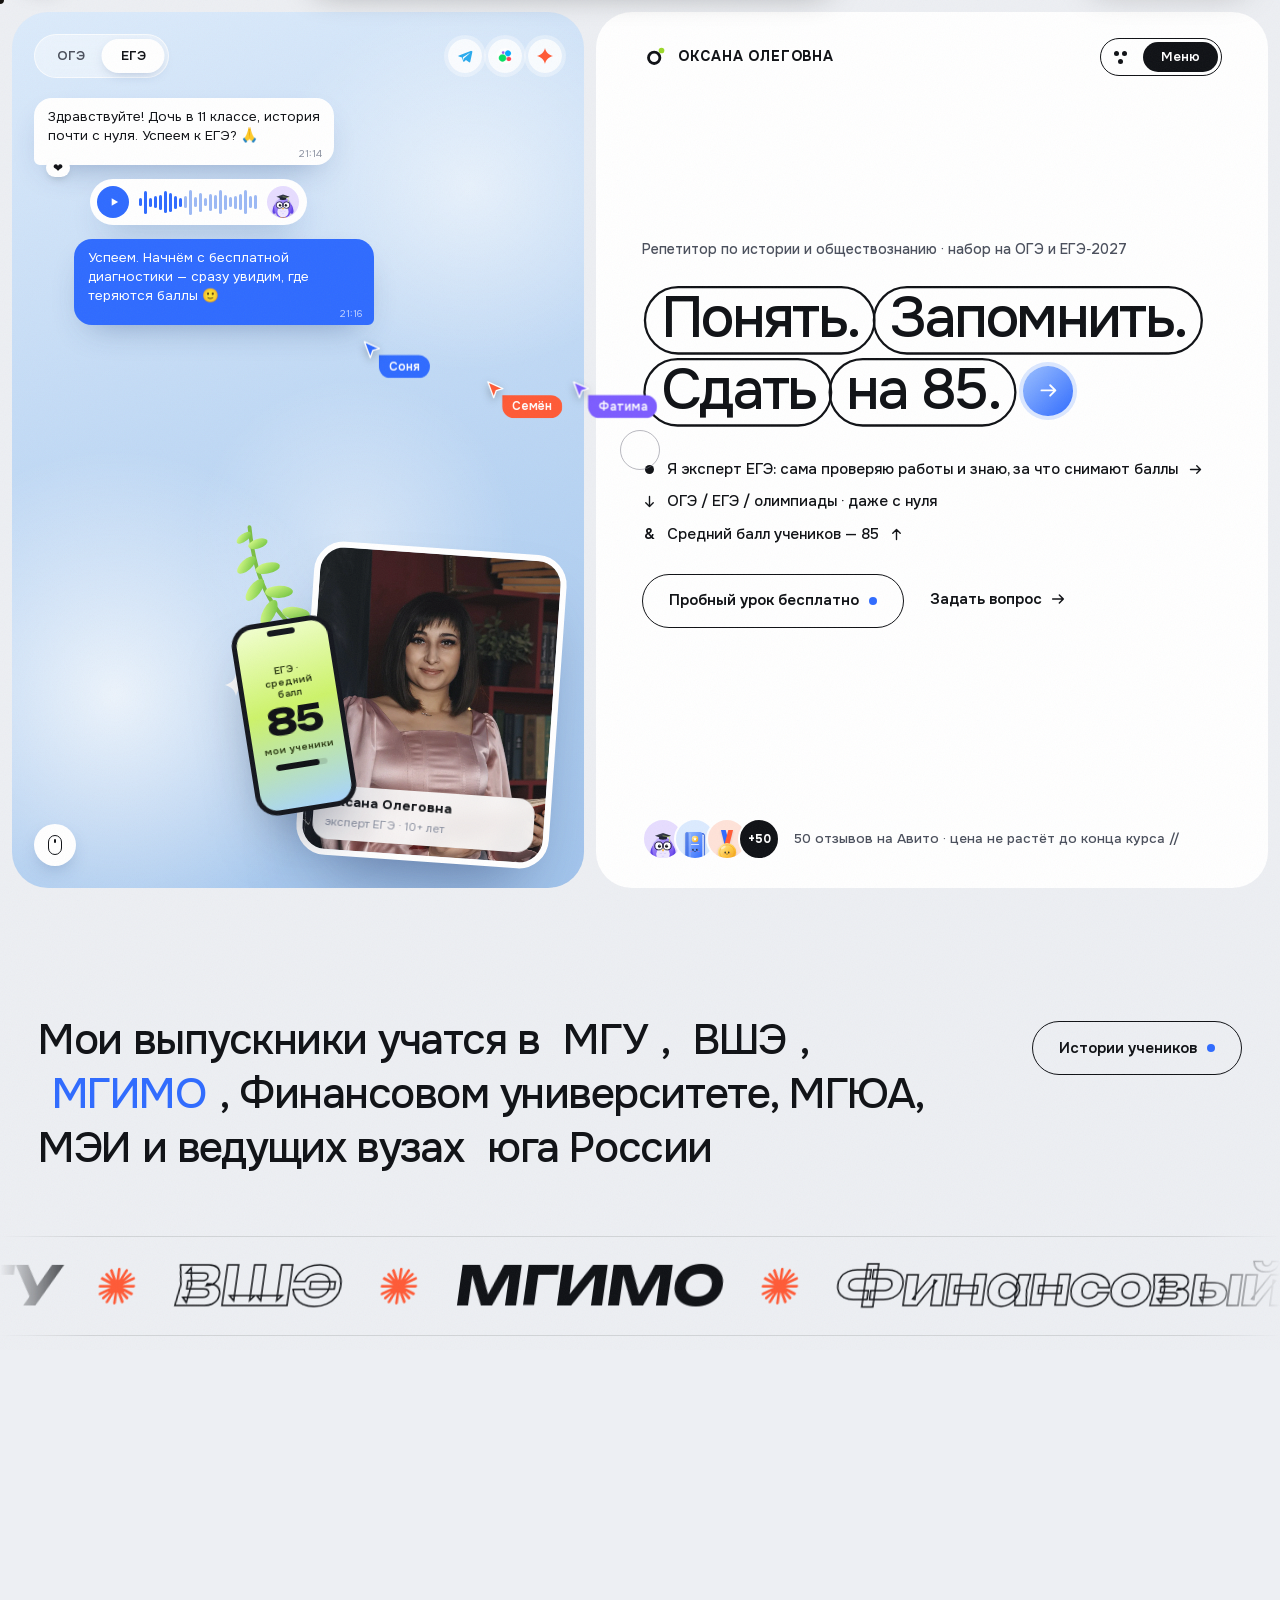
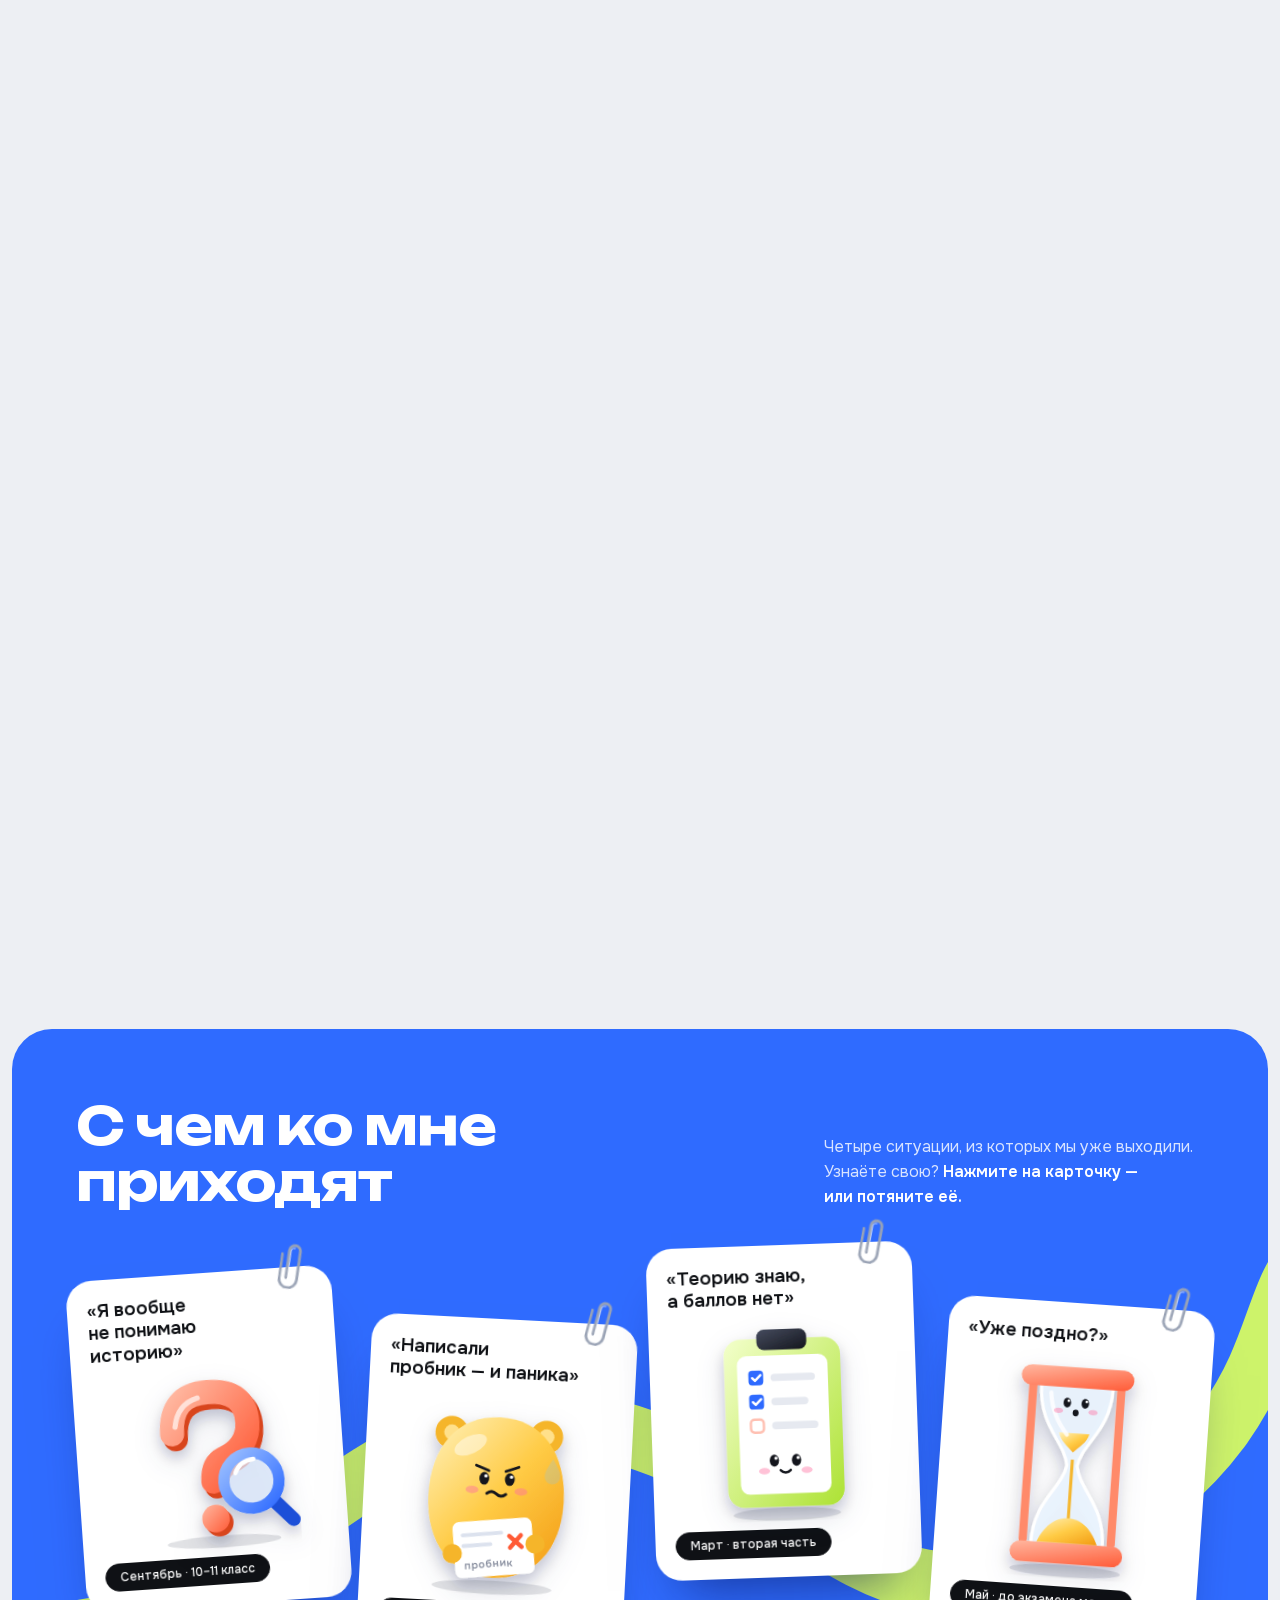
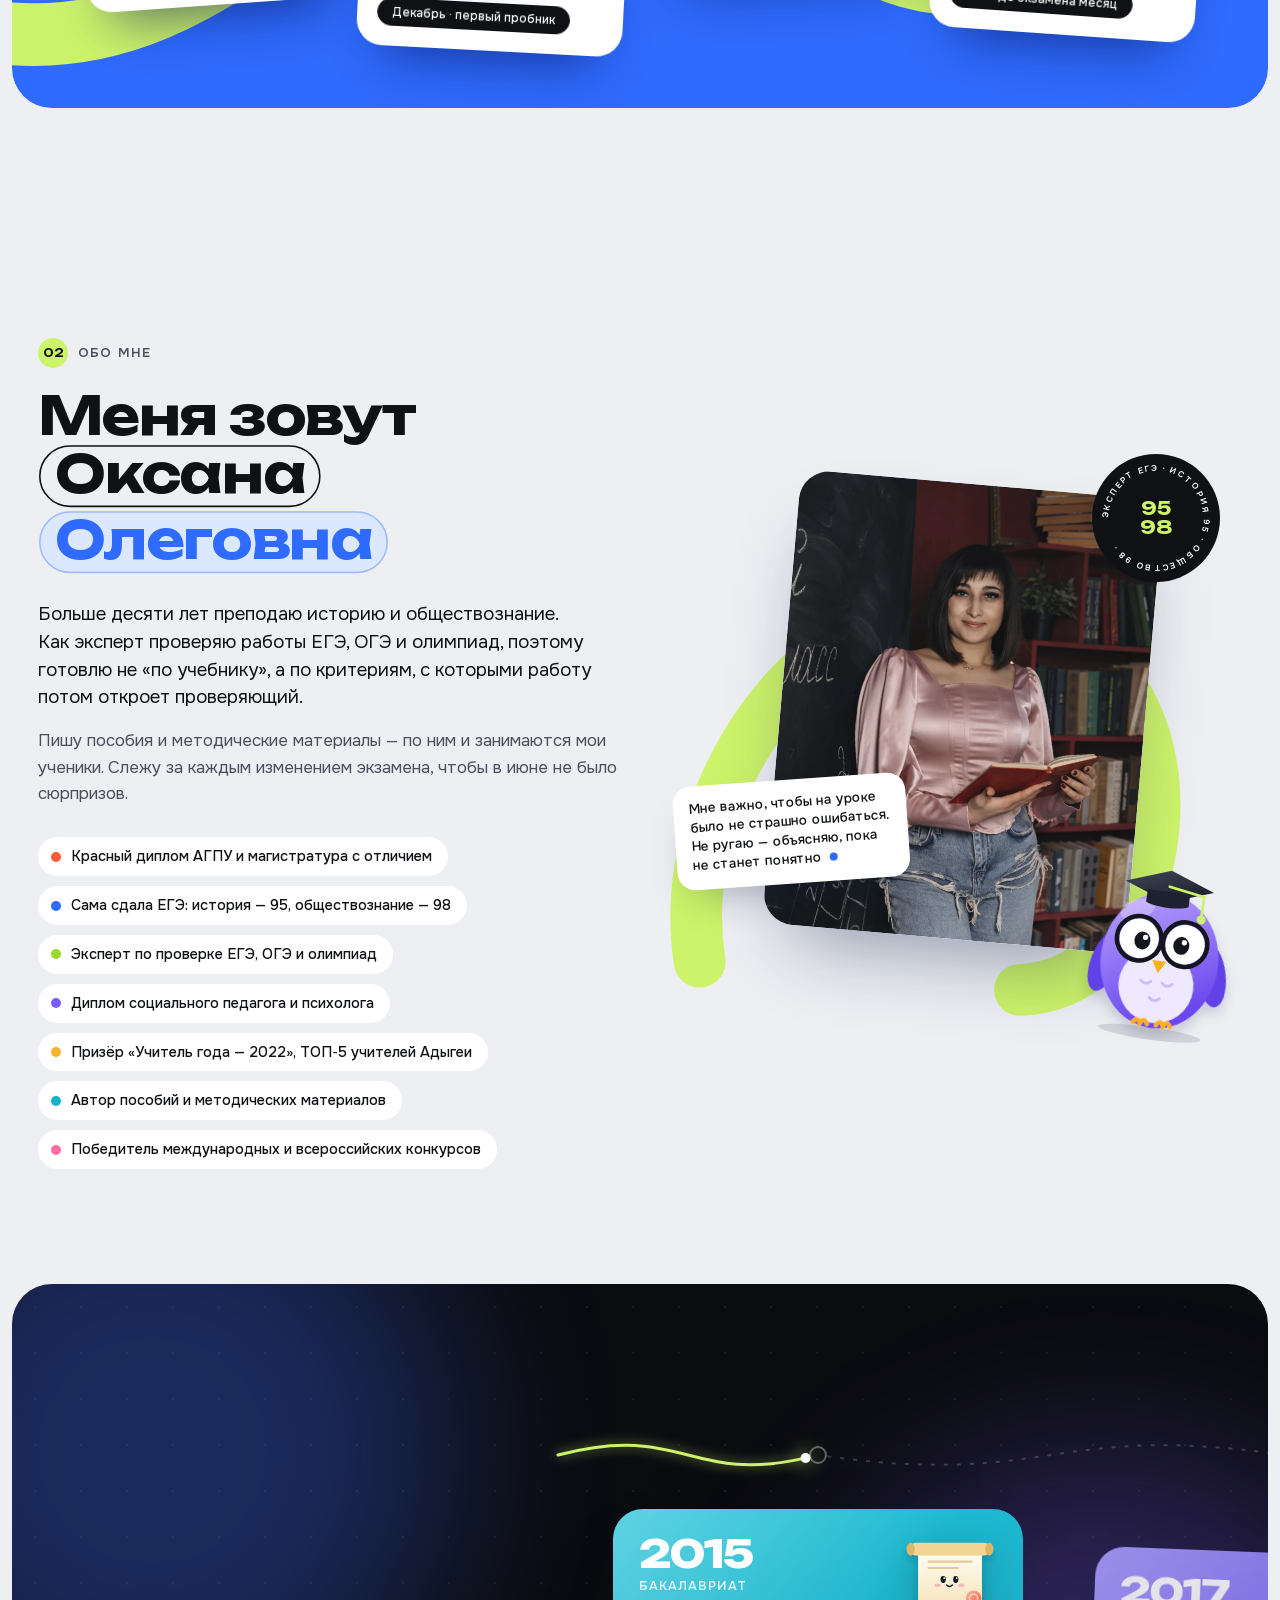
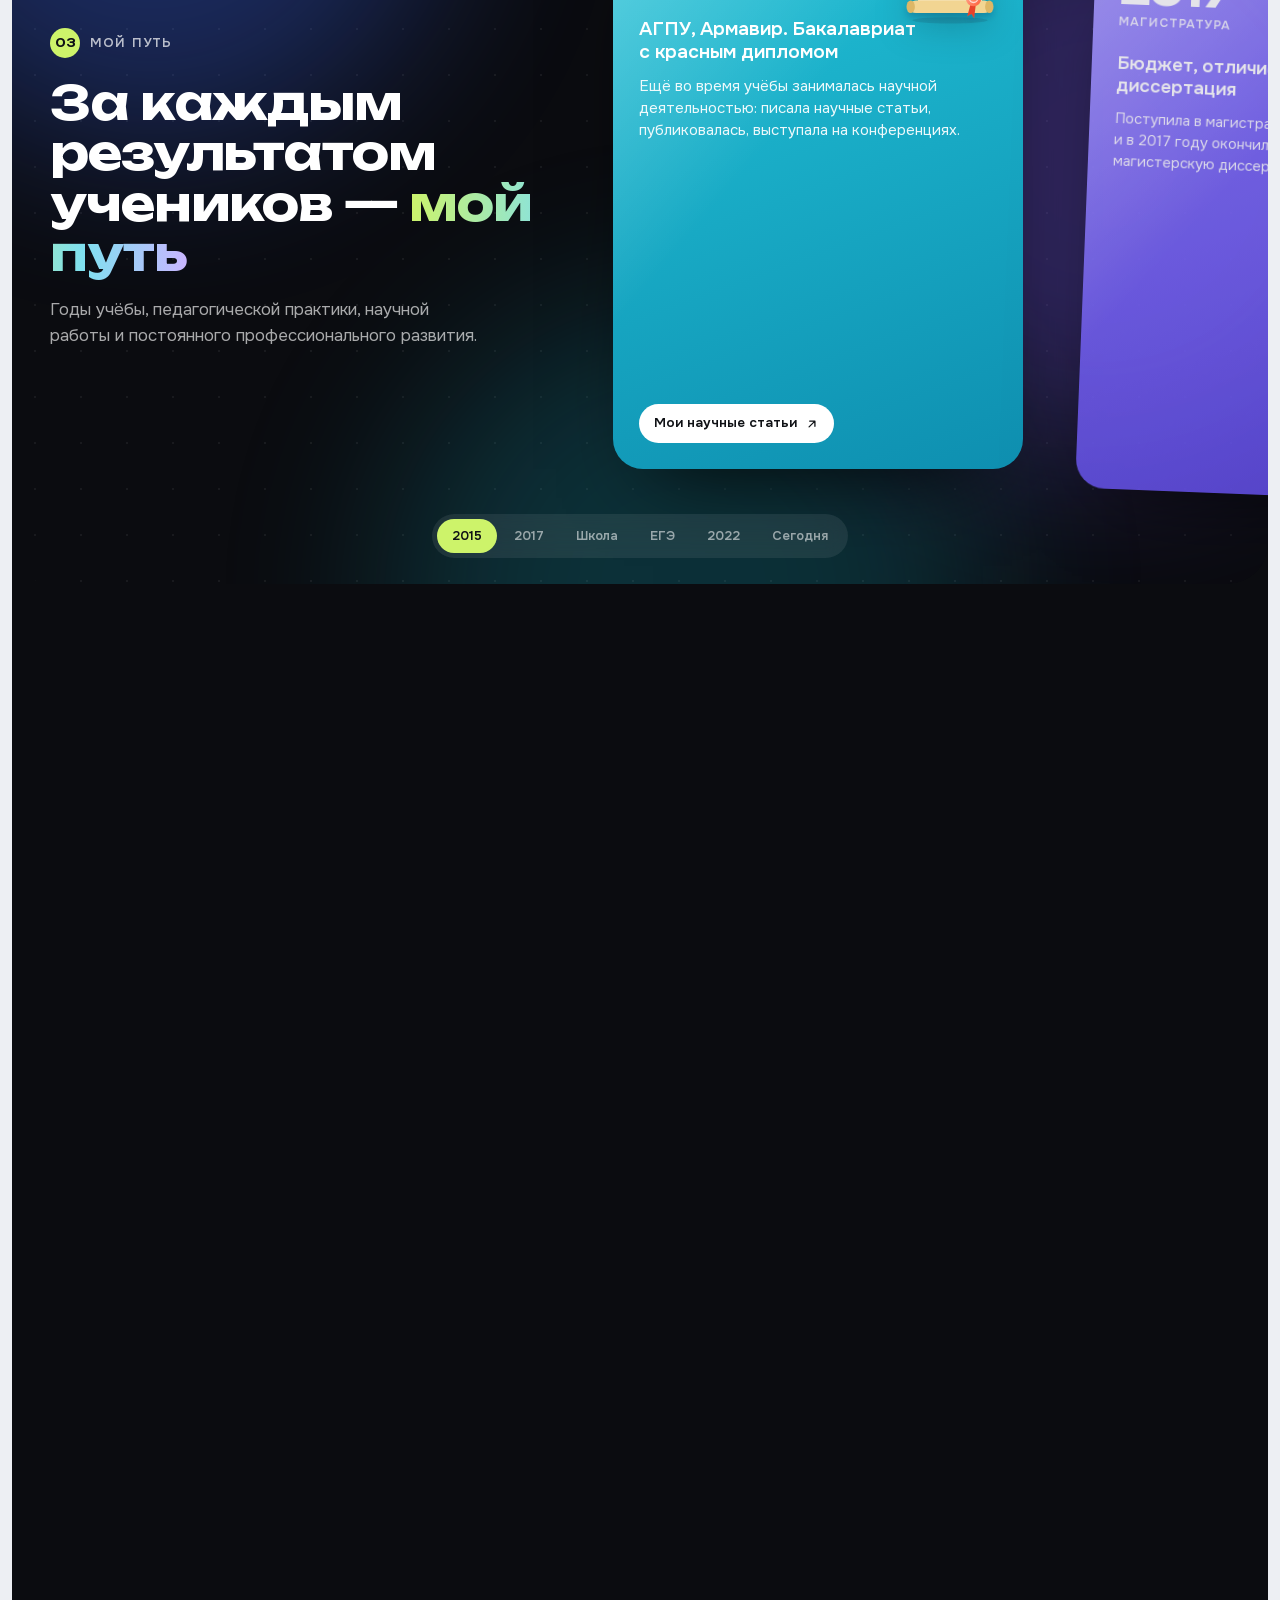
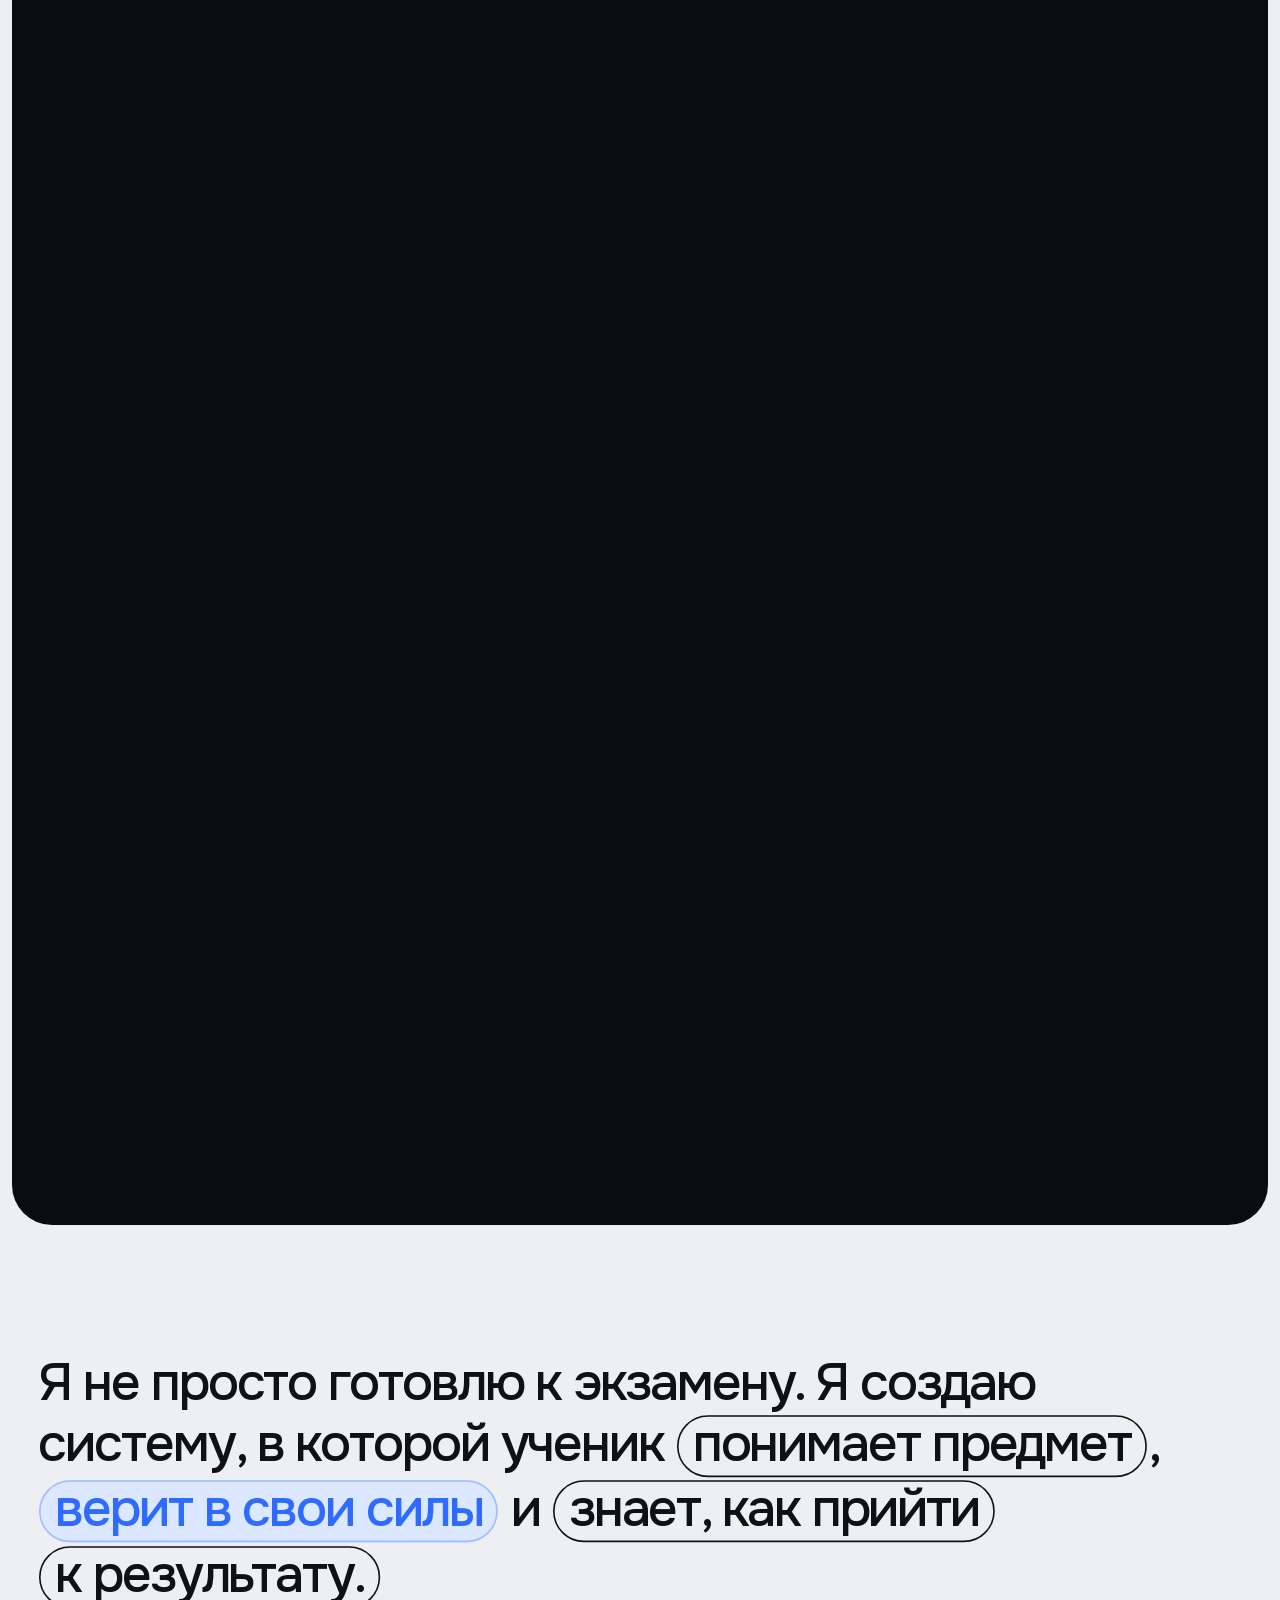
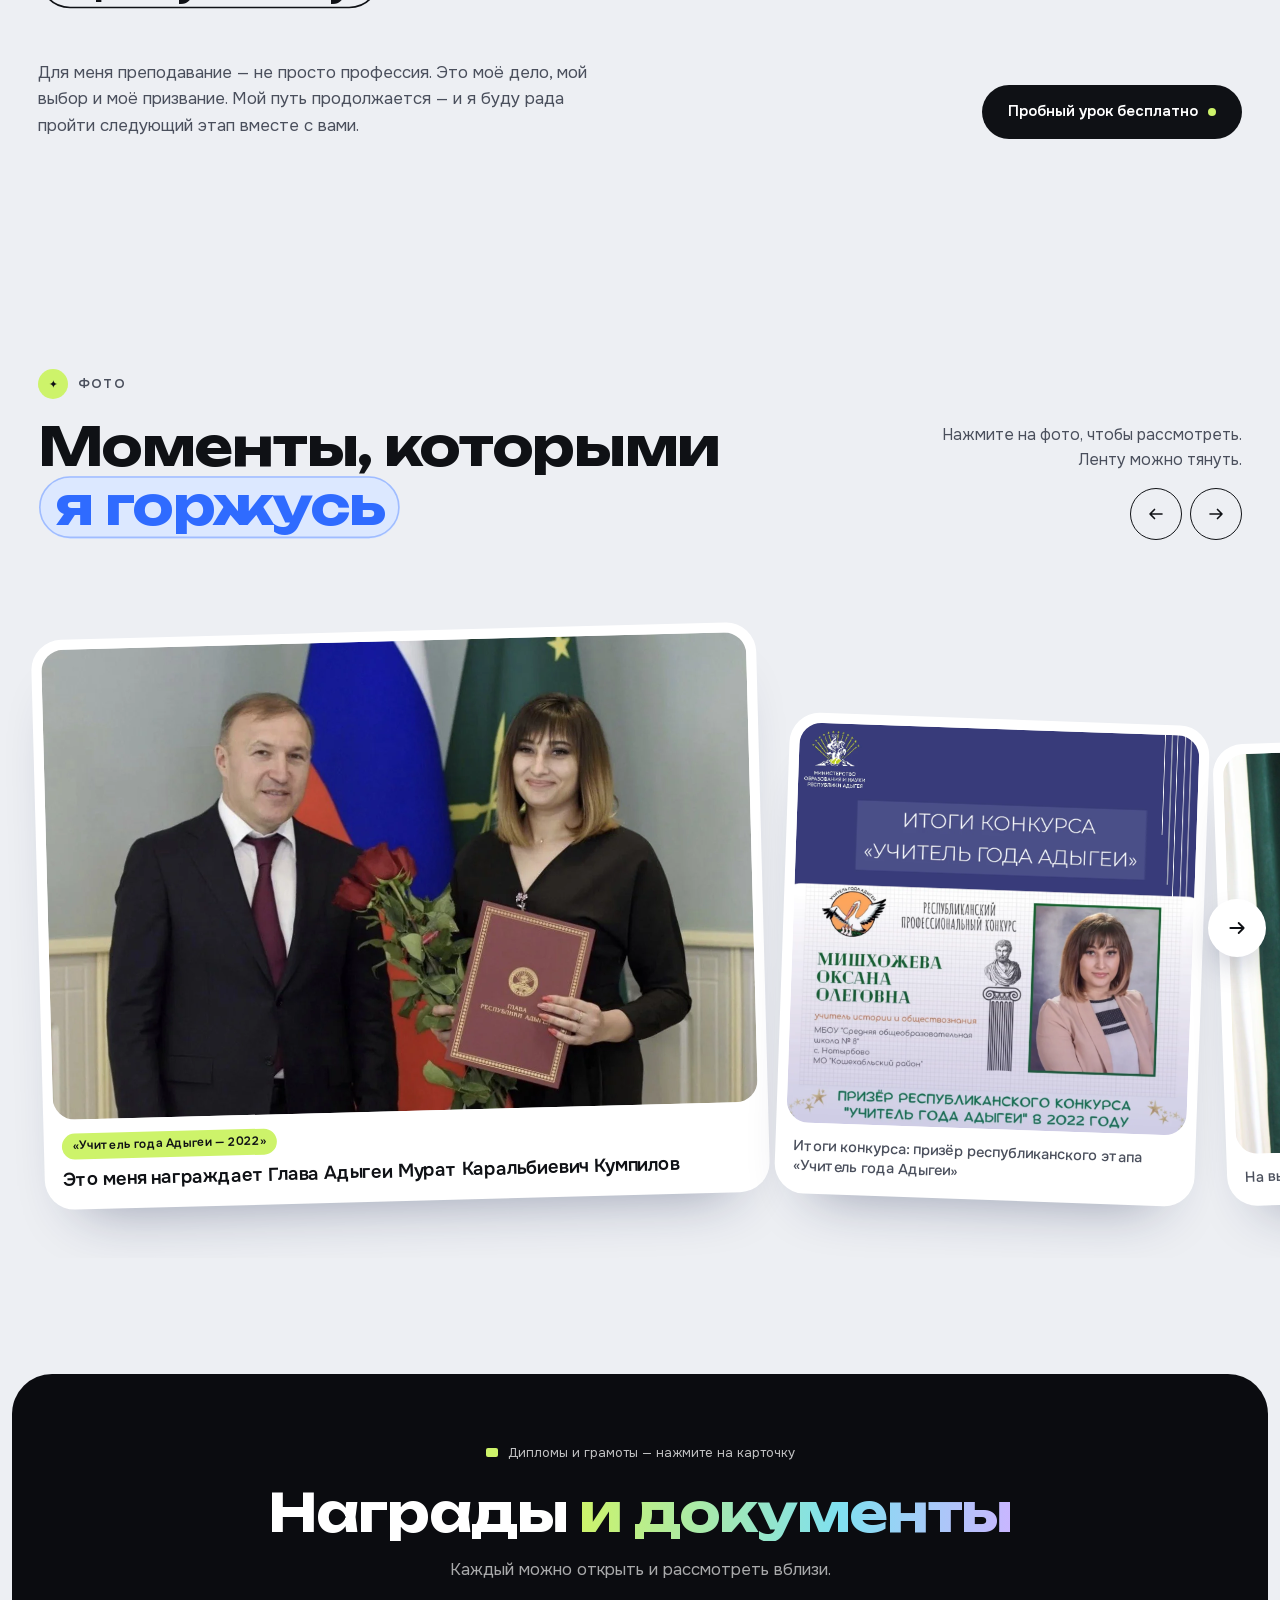
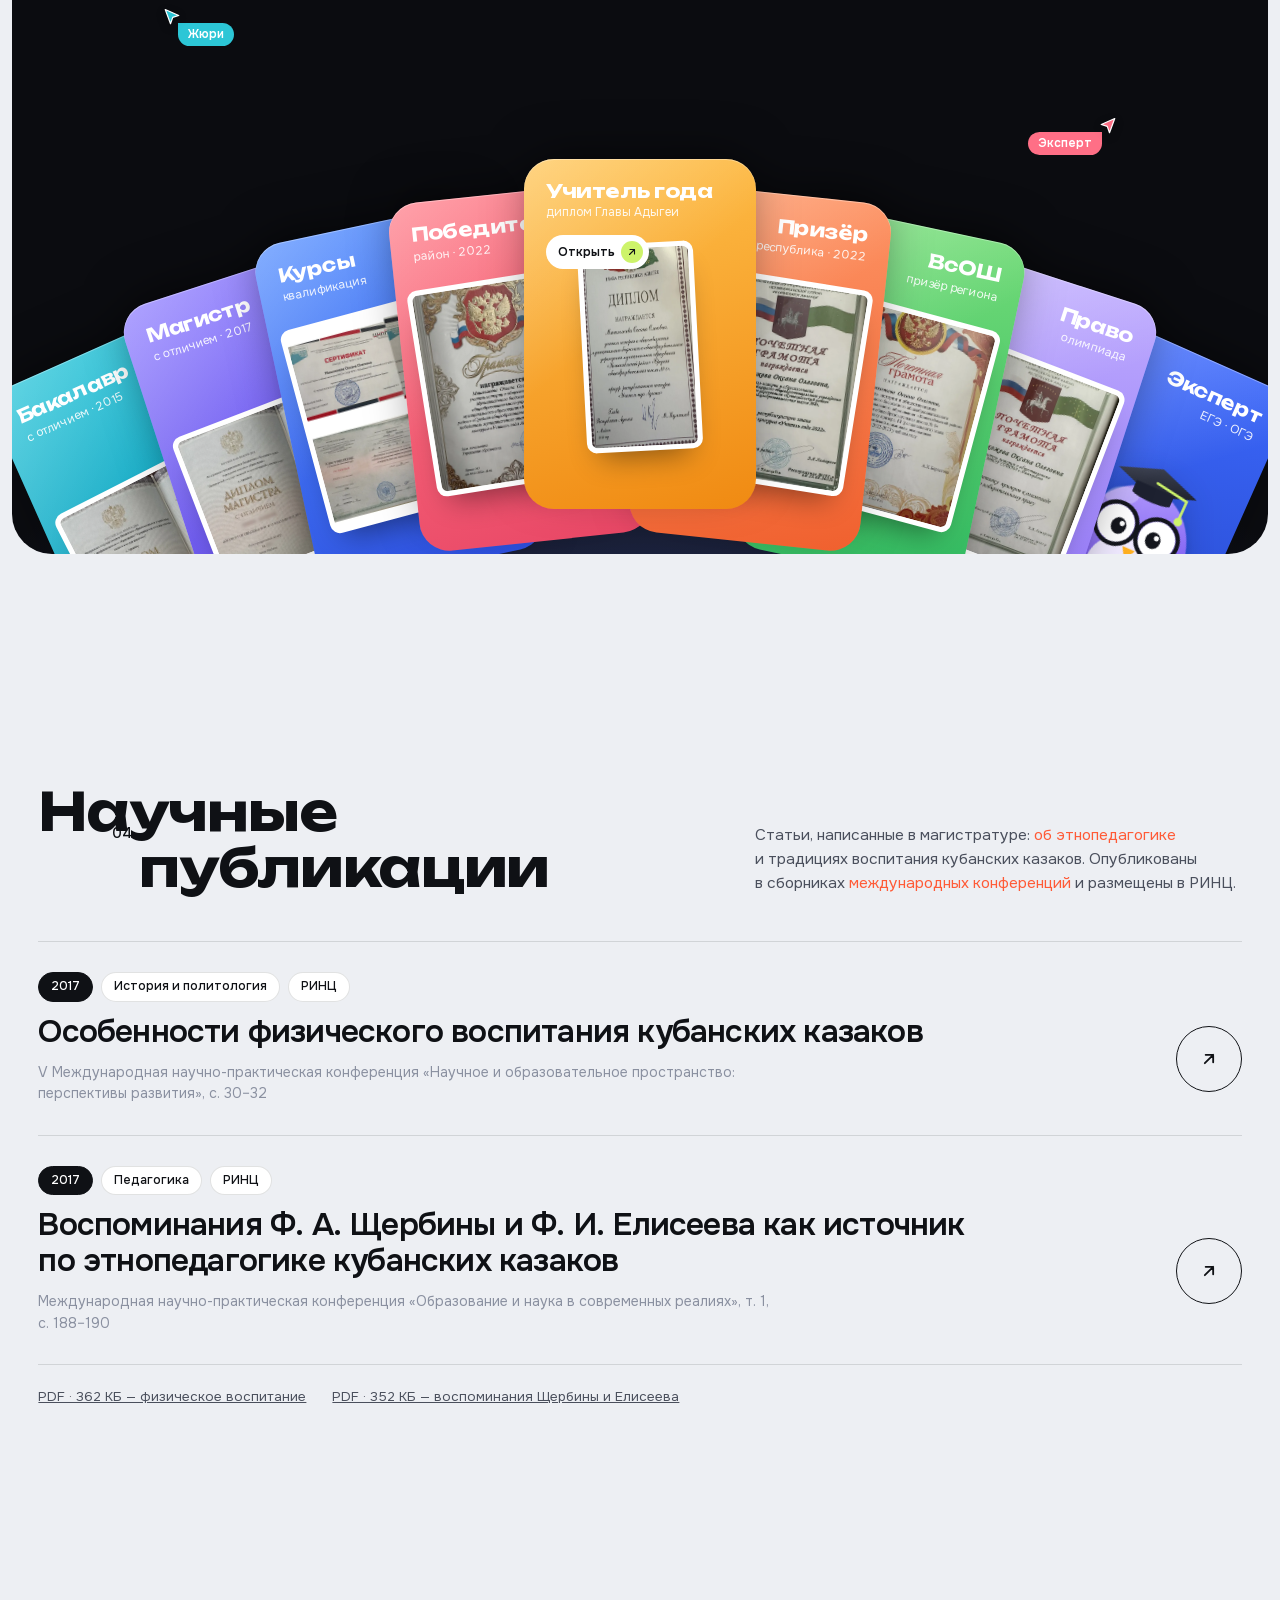
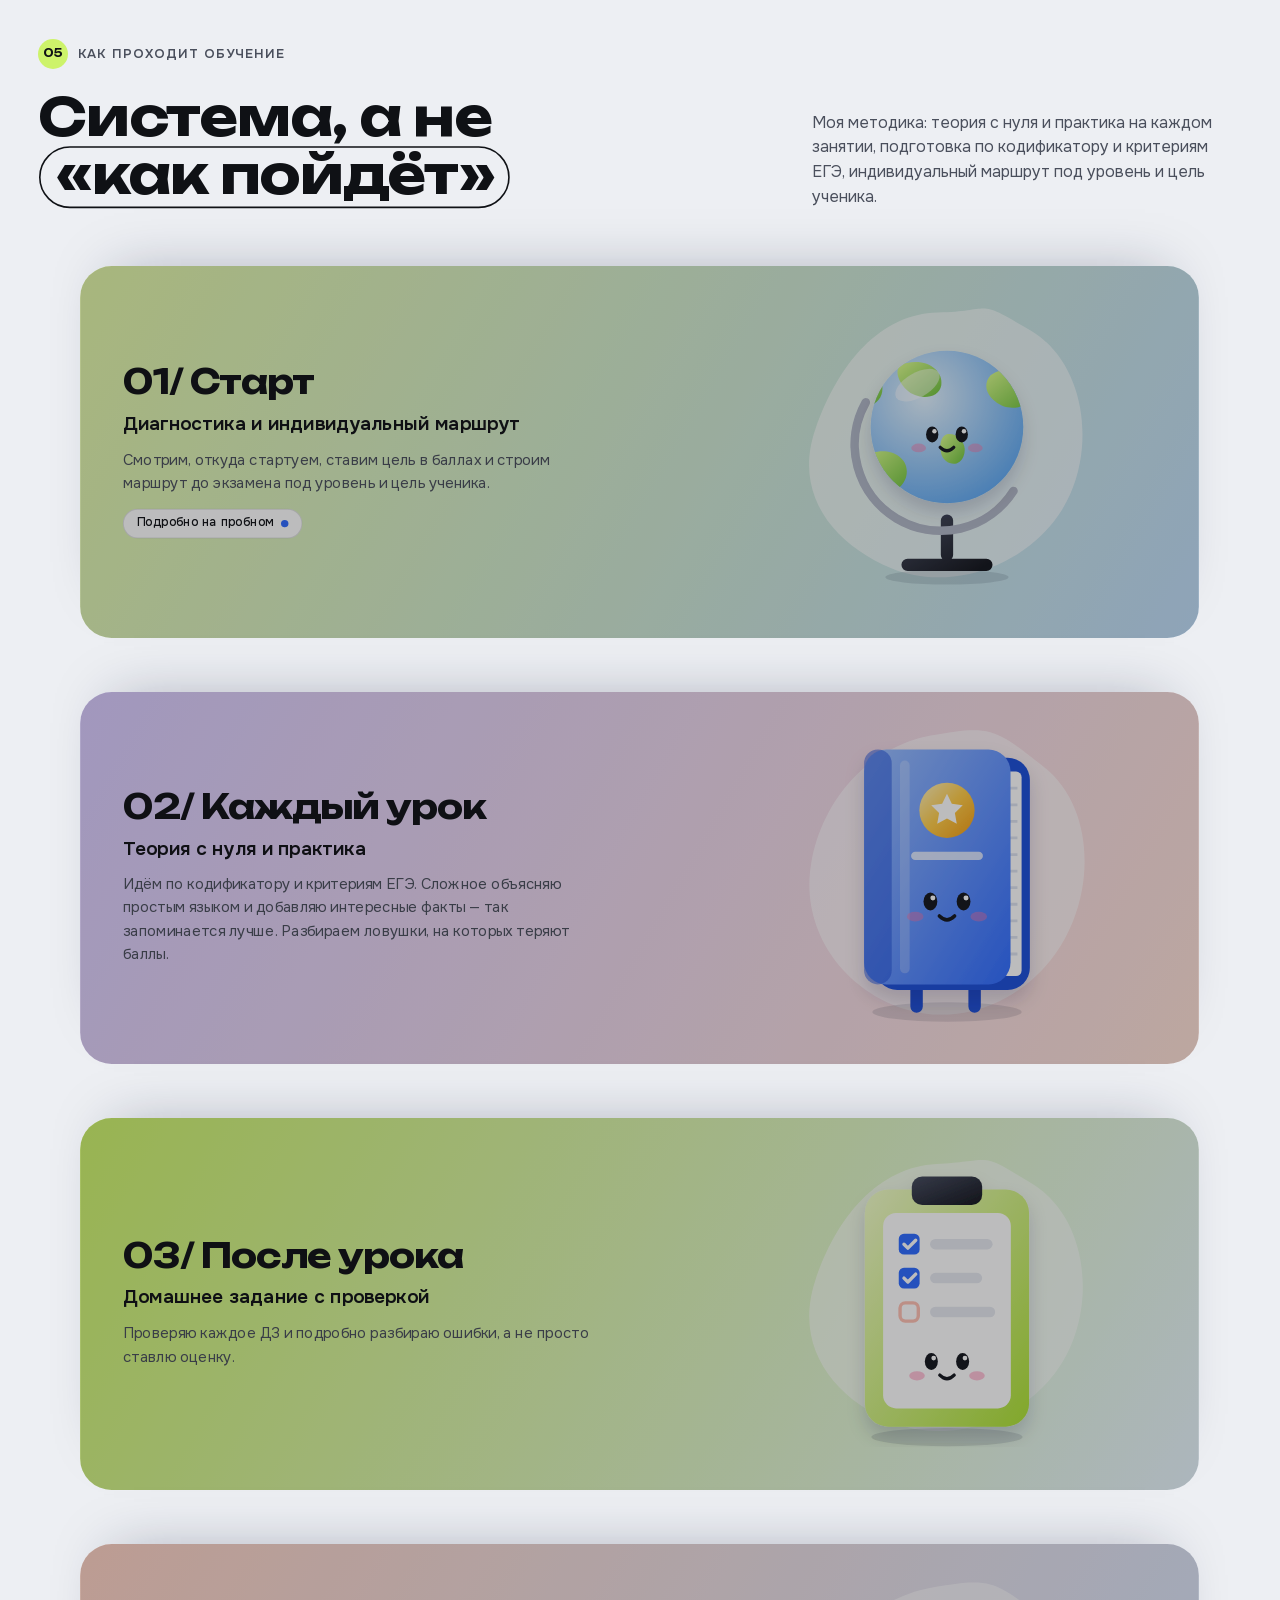
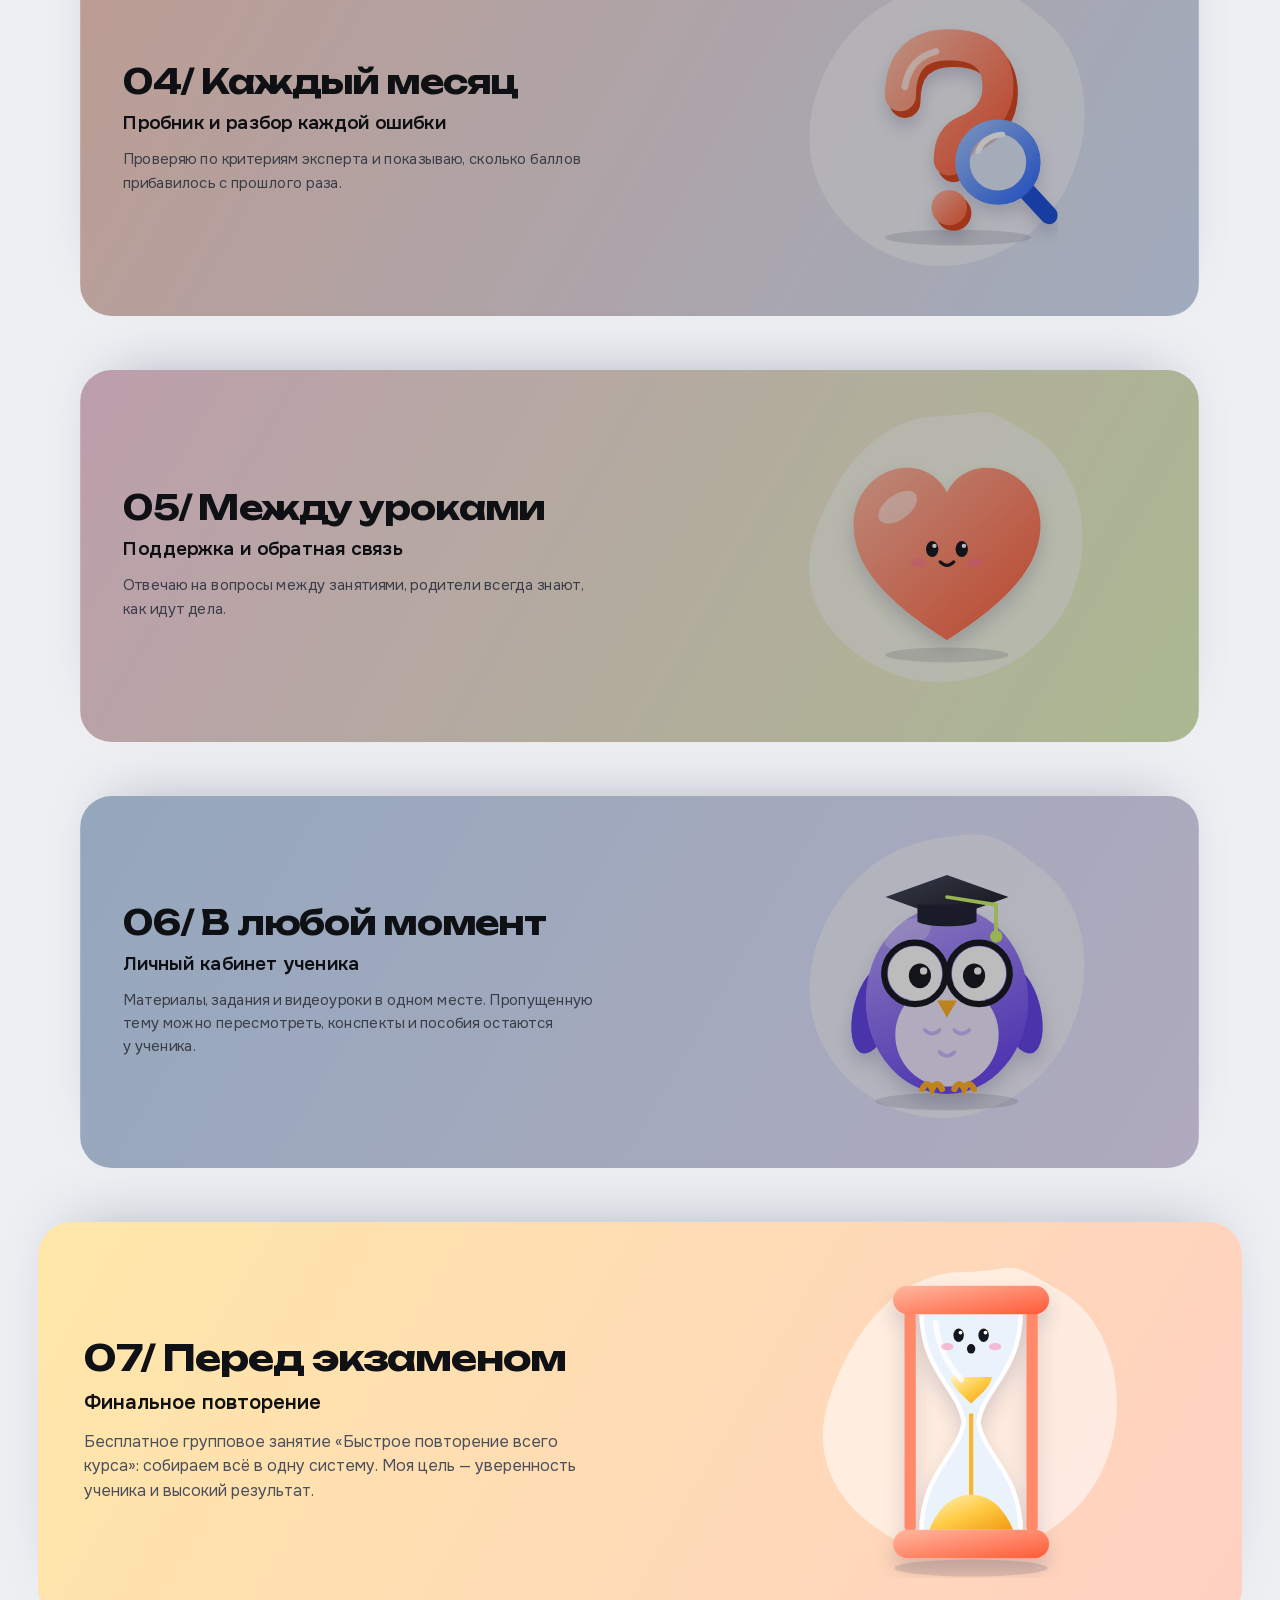
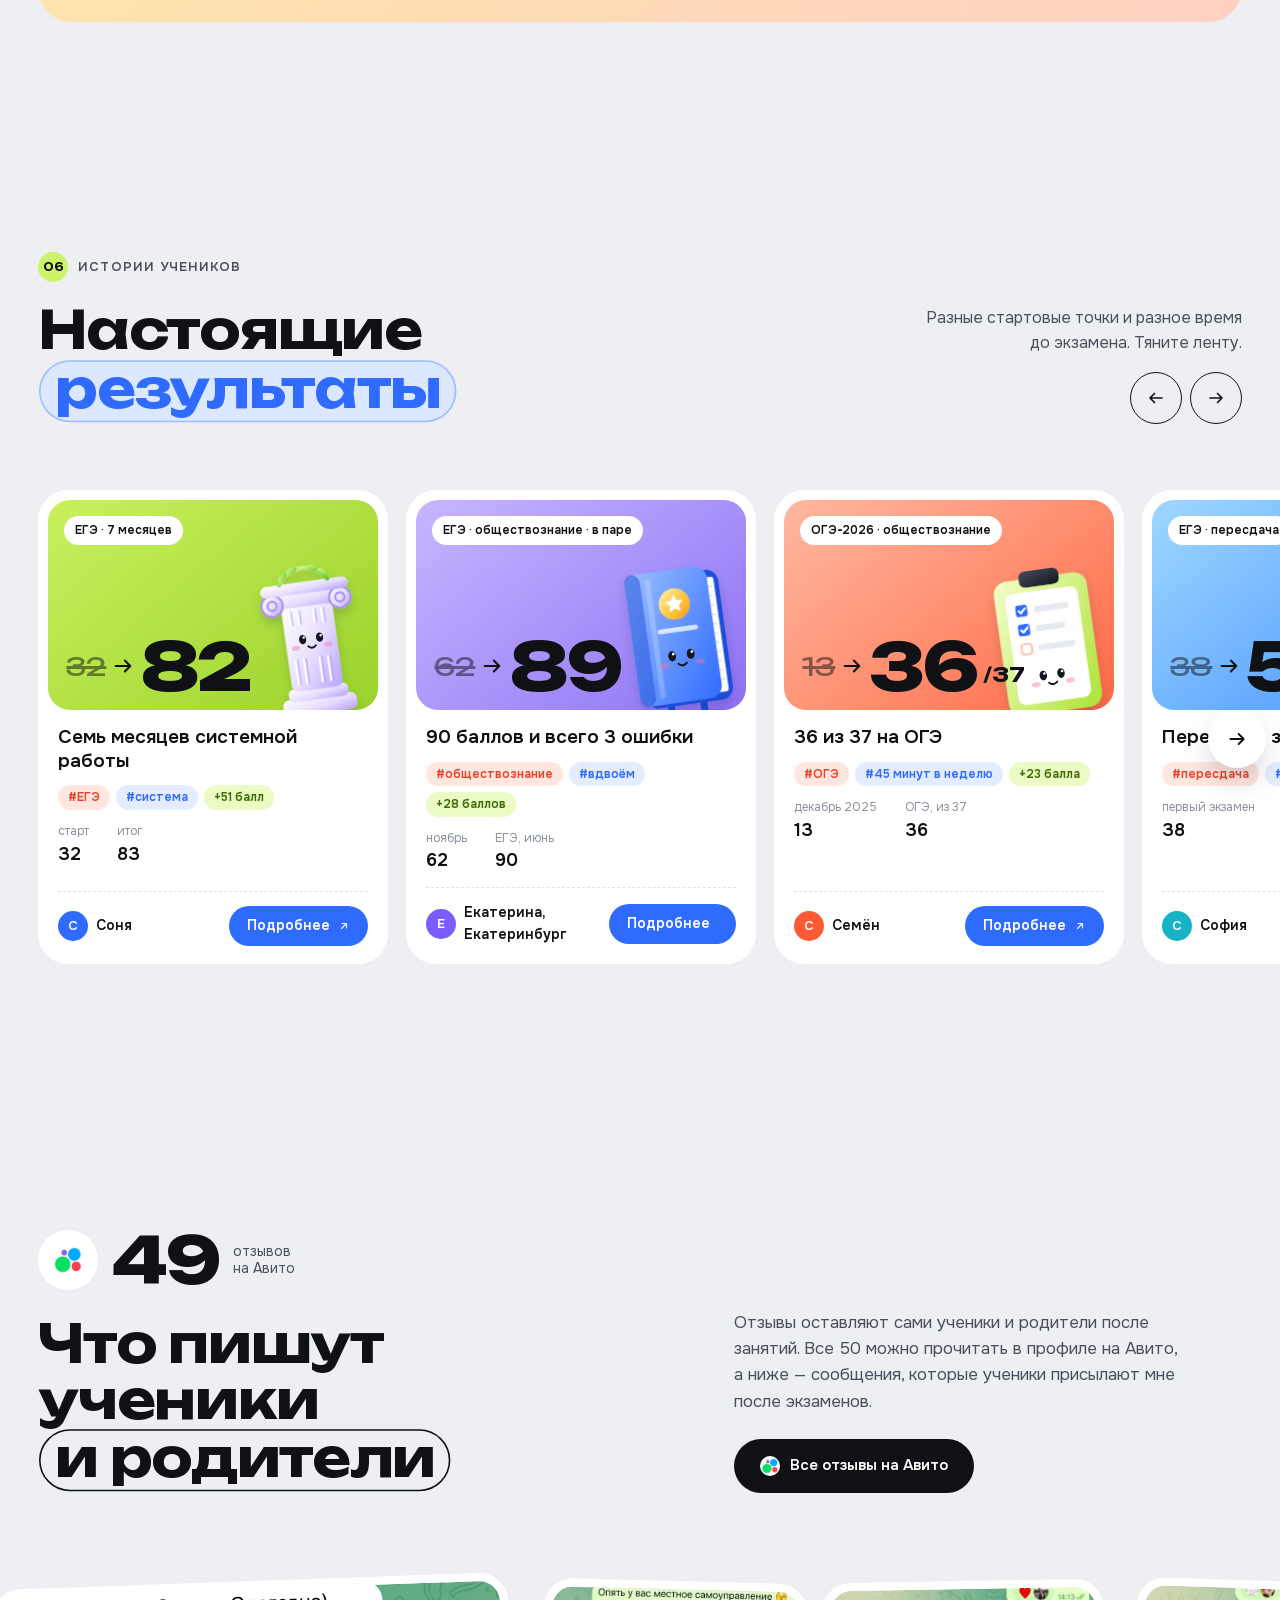
==== commit 13d6c98e: "Окно документа открывается сразу со сканом, без смайлика-заглушки Пока грузился полный скан, в окне " ====
--- a/index.html
+++ b/index.html
@@ -10,7 +10,7 @@
 <link rel="icon" href="favicon.svg" type="image/svg+xml">
 <link rel="preload" href="fonts/unbounded-cyr.woff2" as="font" type="font/woff2" crossorigin>
 <link rel="stylesheet" href="assets/css/onest.css">
-<link rel="stylesheet" href="v2.css?v=4">
+<link rel="stylesheet" href="v2.css?v=5">
 <script>document.documentElement.classList.replace('no-js','js');</script>
 </head>
 <body>
@@ -1098,6 +1098,6 @@
     avito: ""
   };
 </script>
-<script src="v2.js?v=4" defer></script>
+<script src="v2.js?v=5" defer></script>
 </body>
 </html>
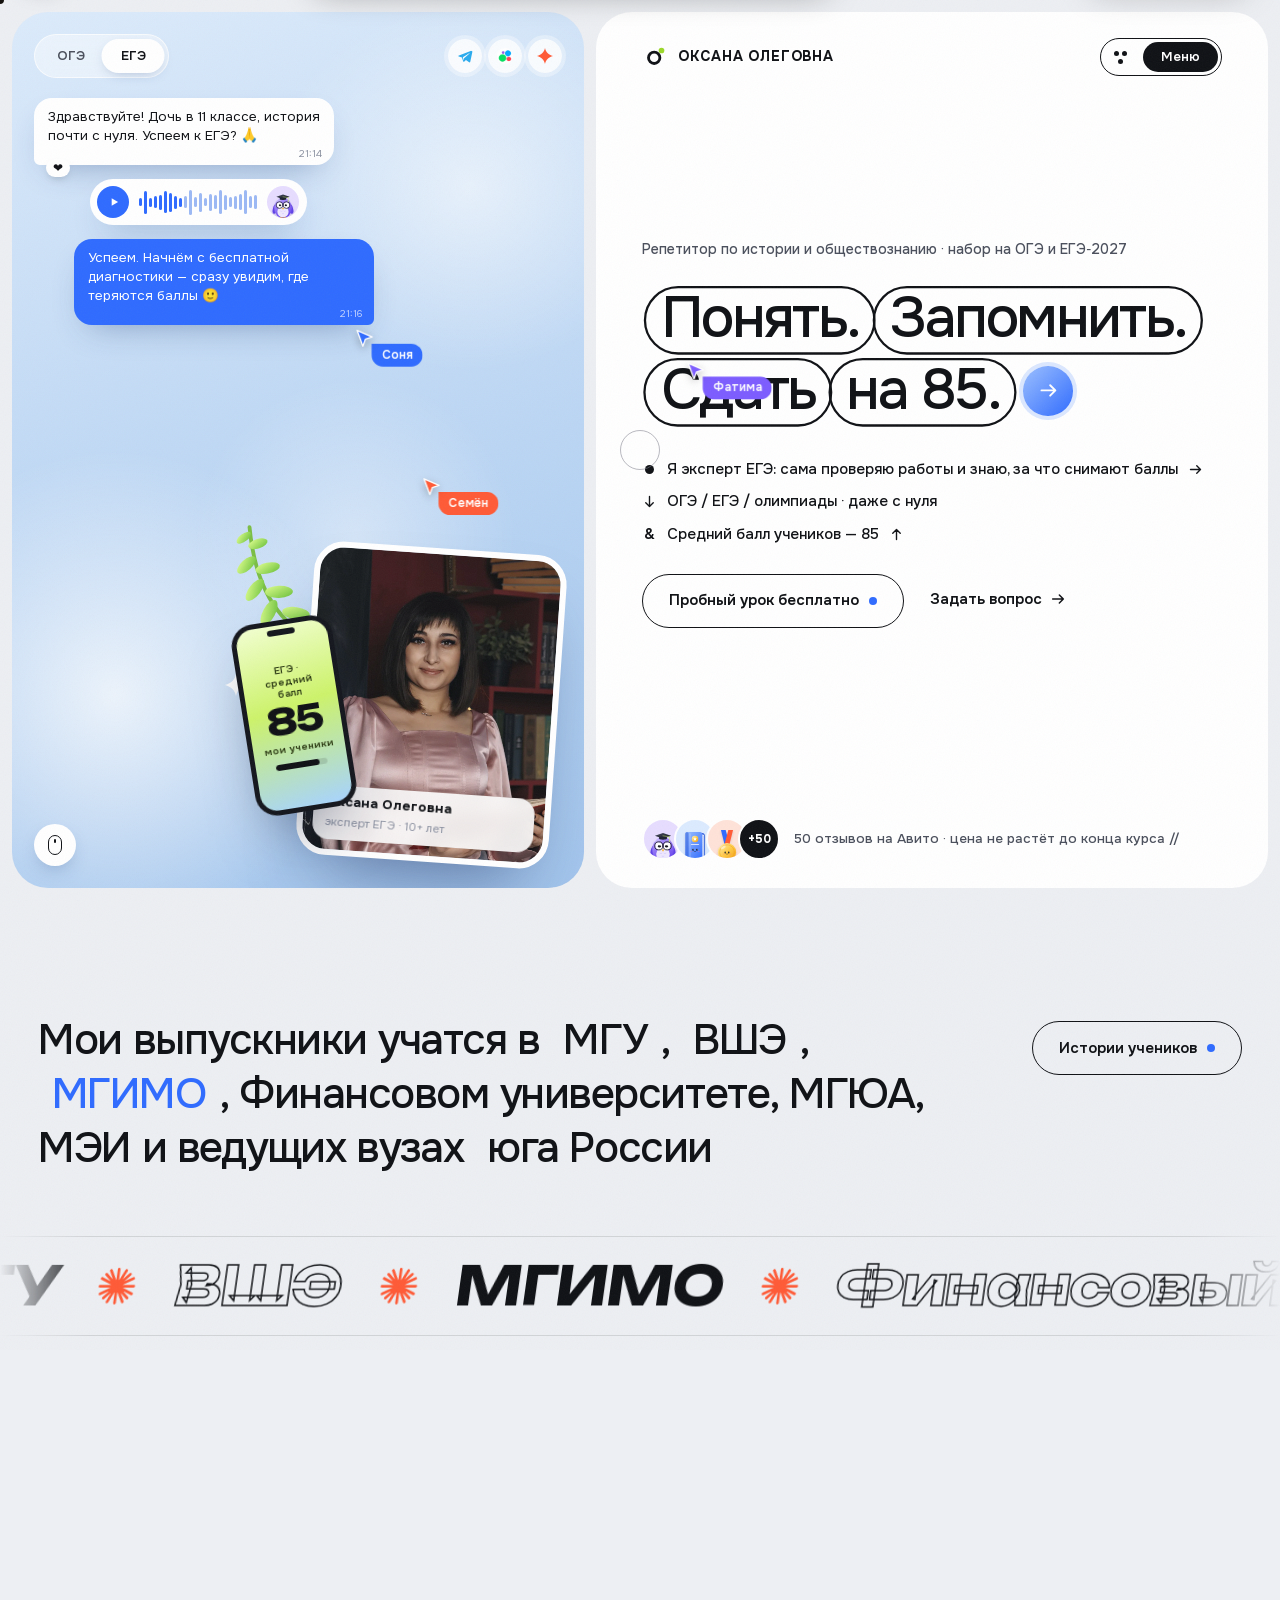
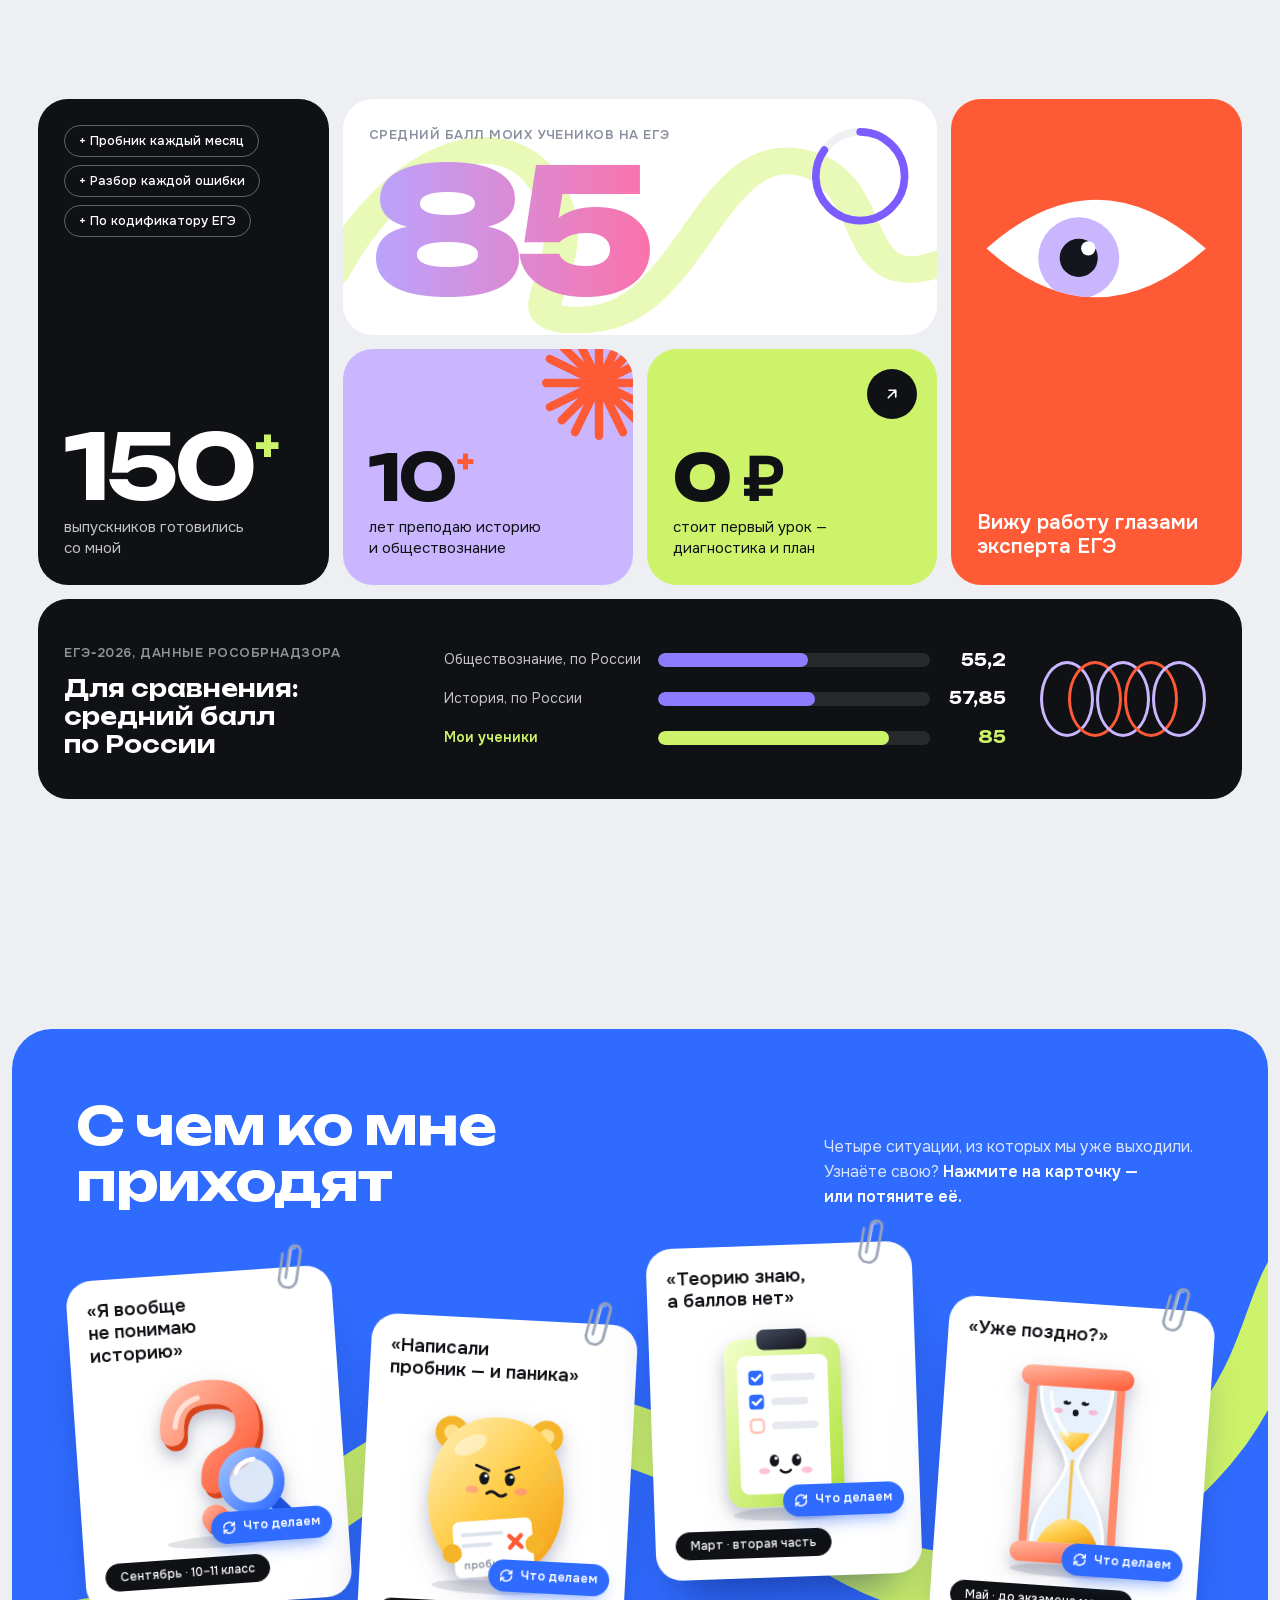
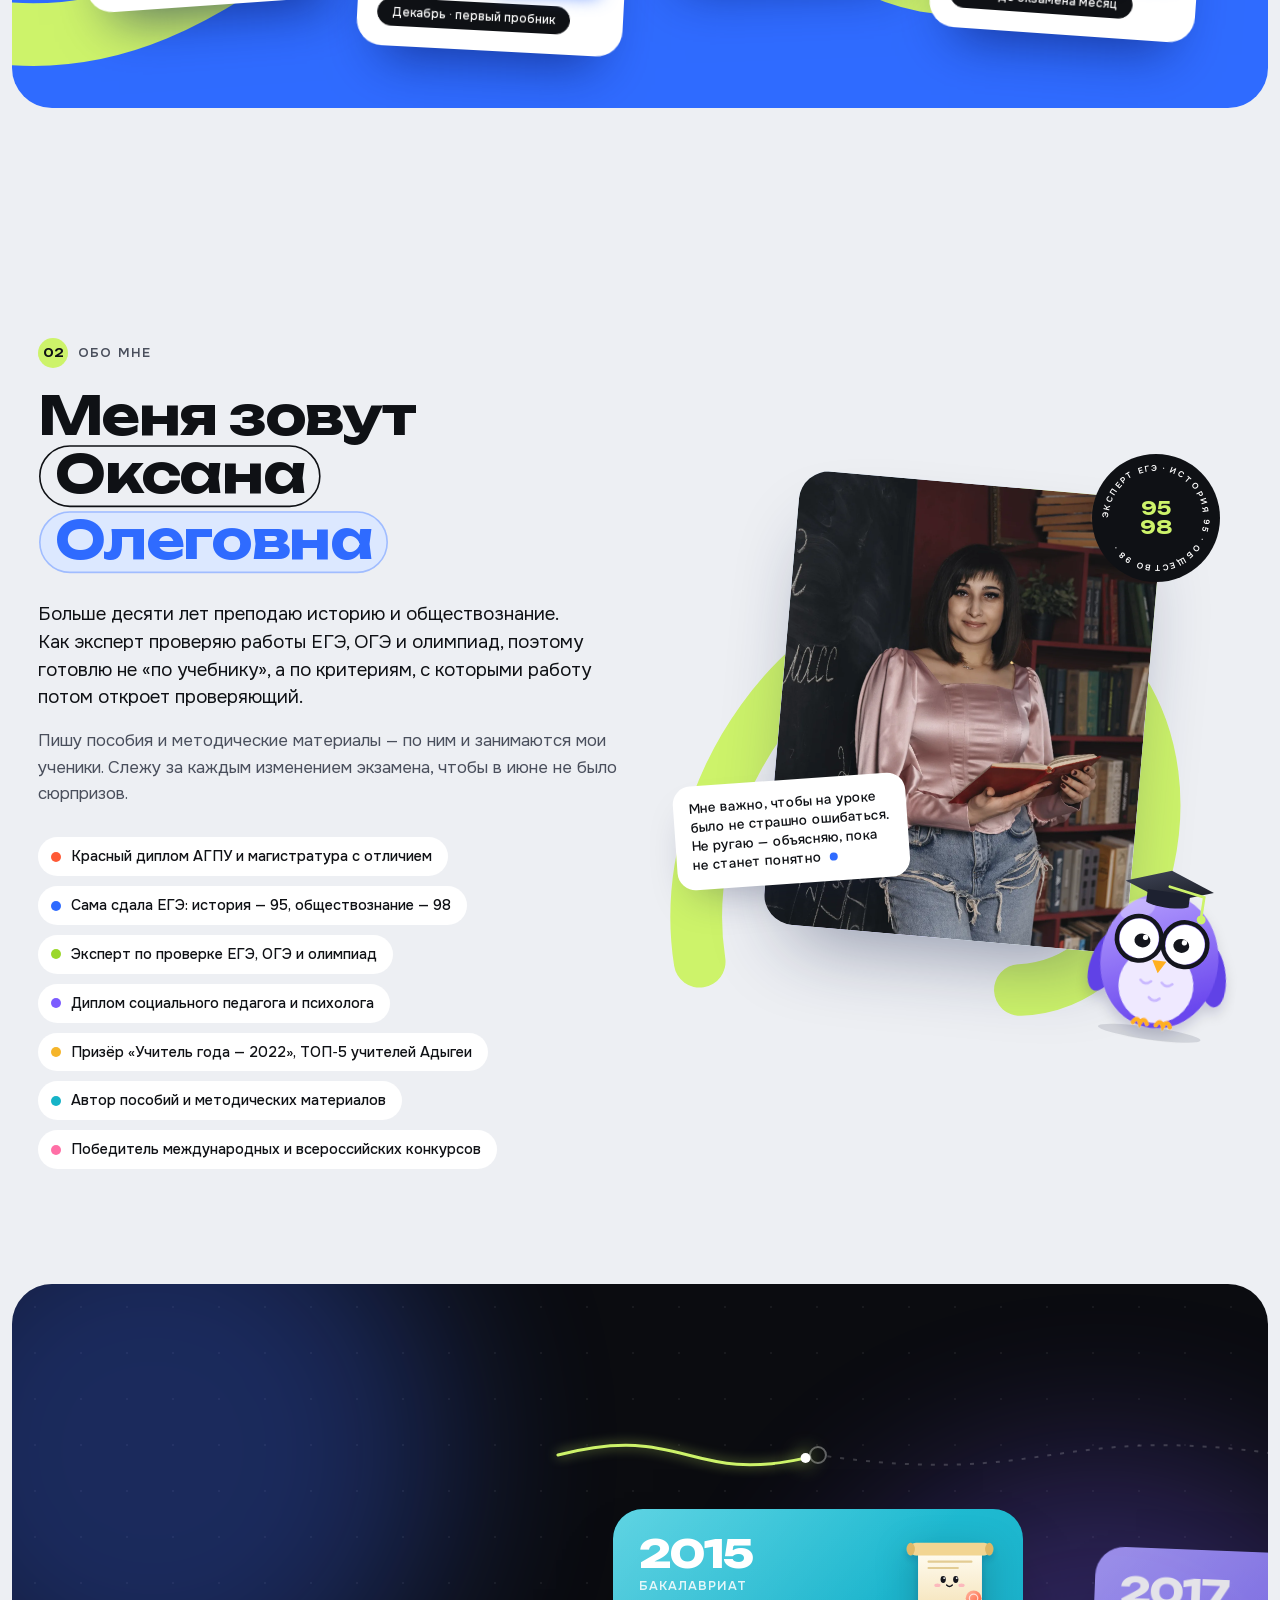
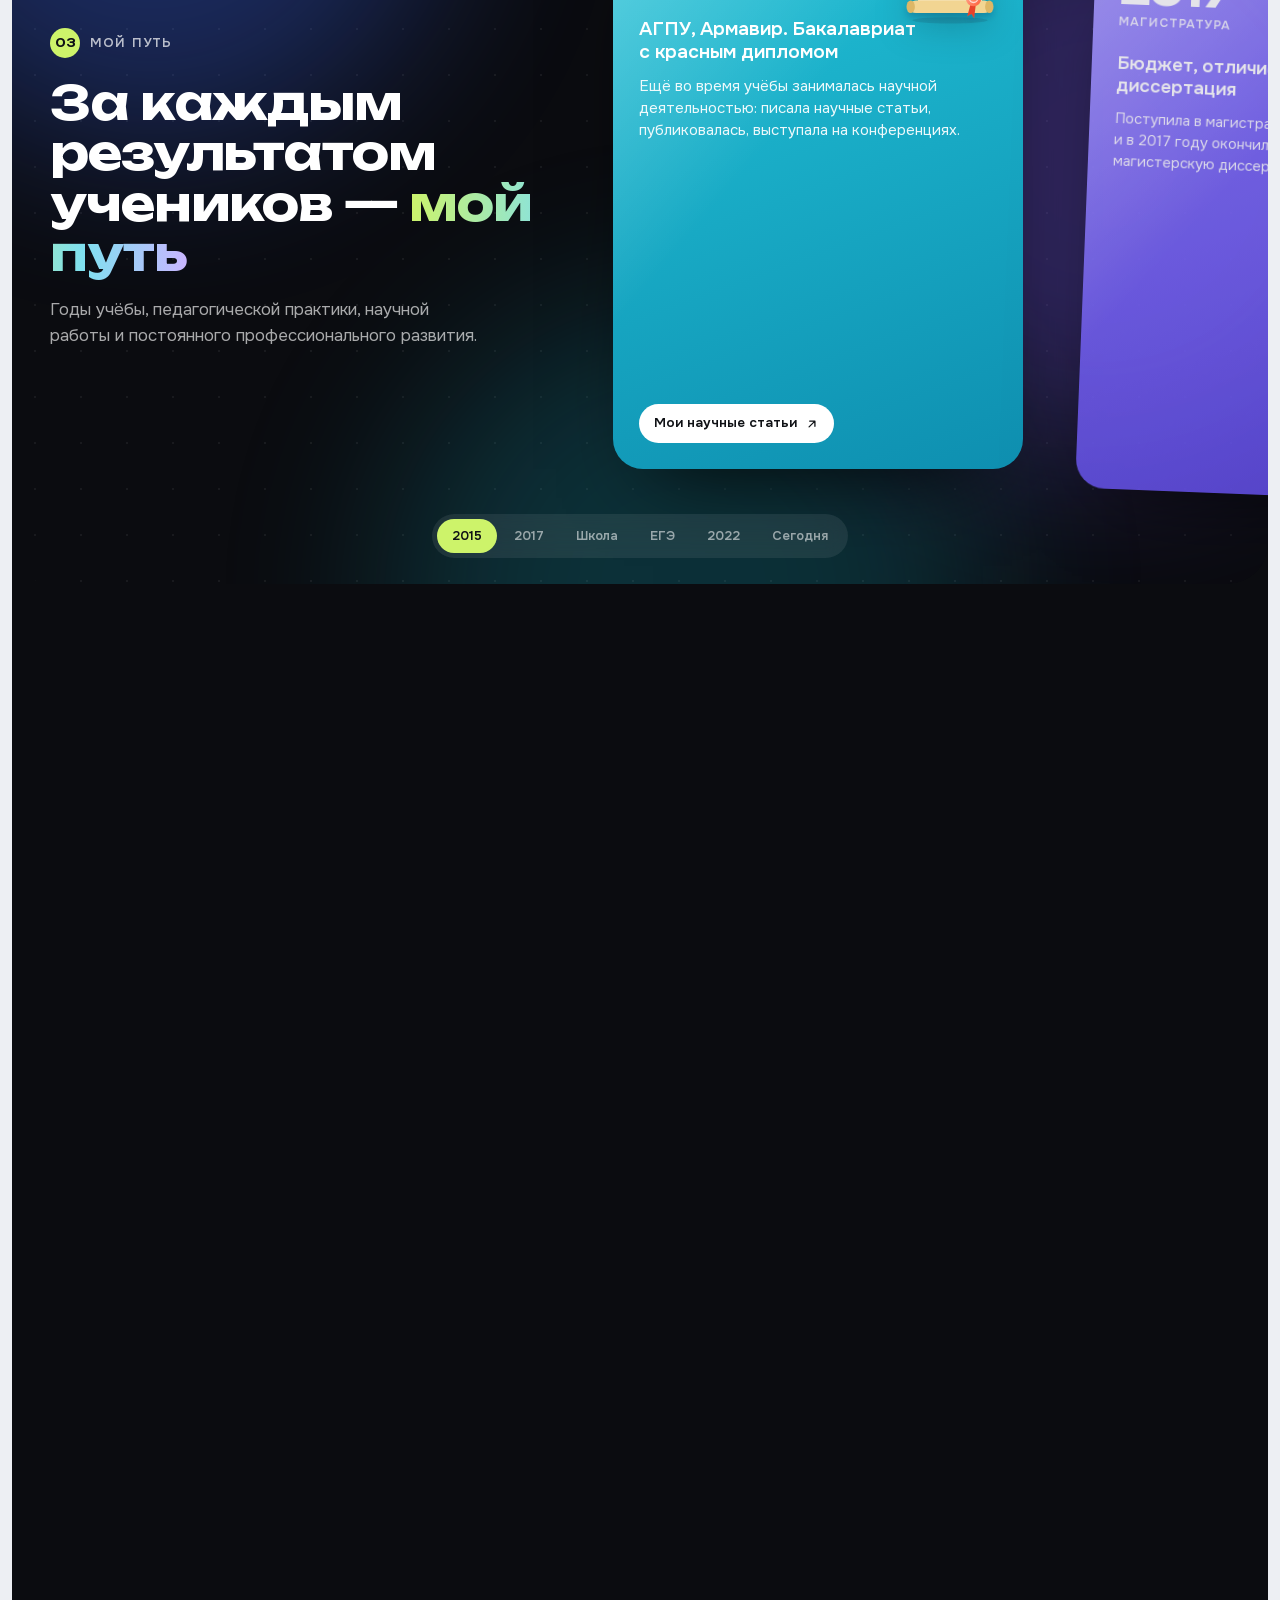
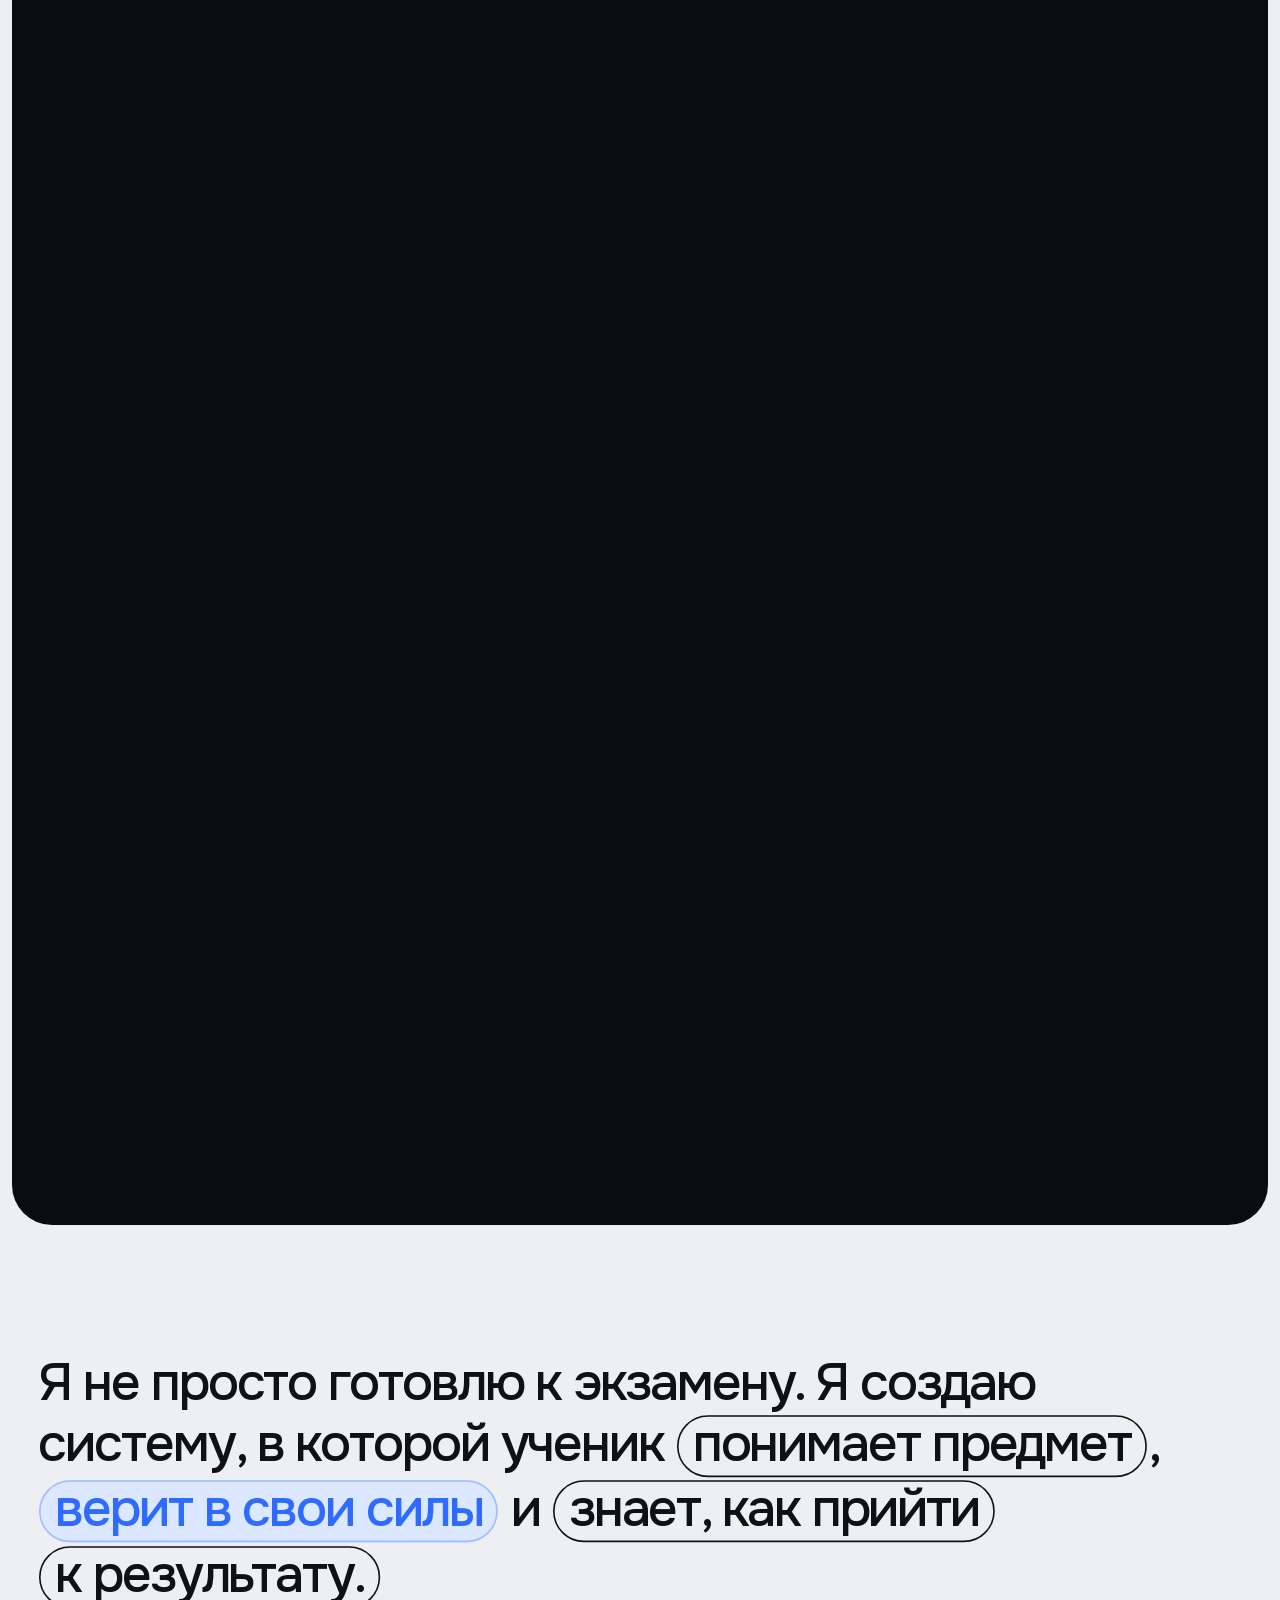
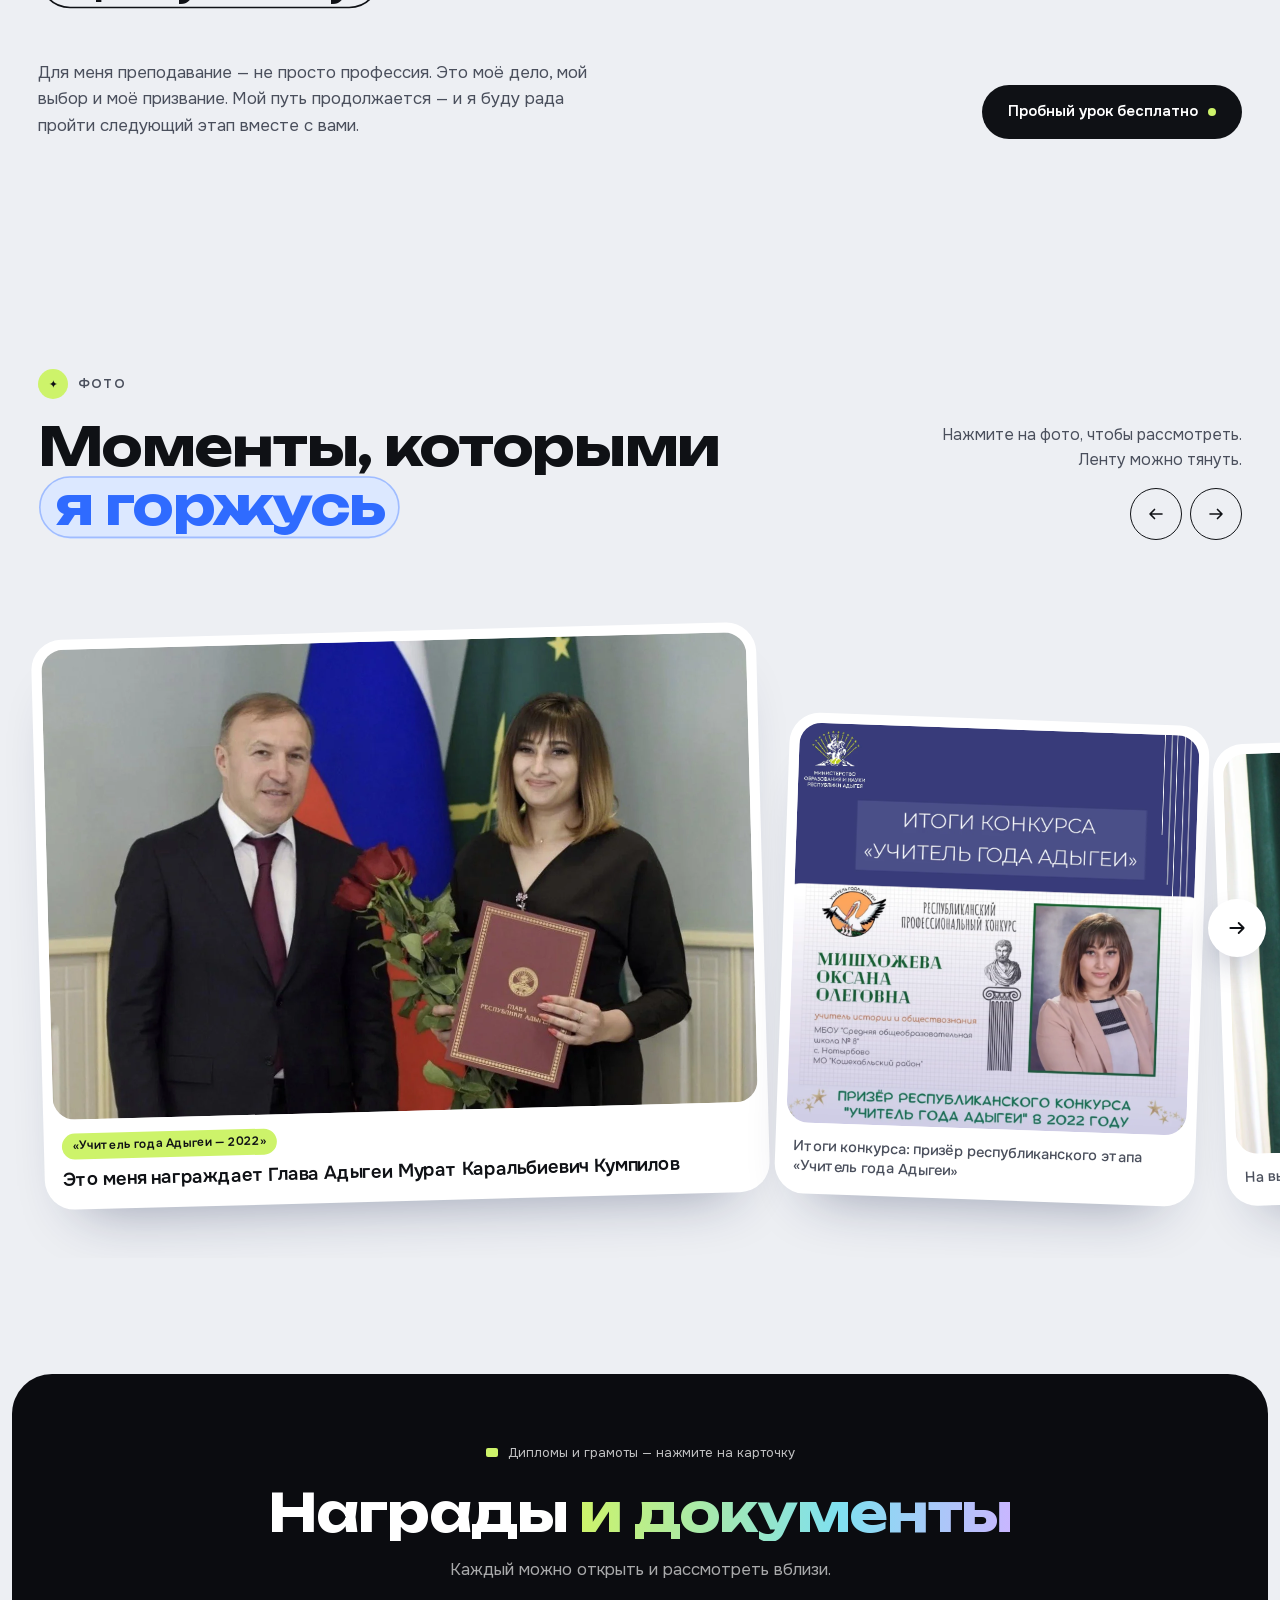
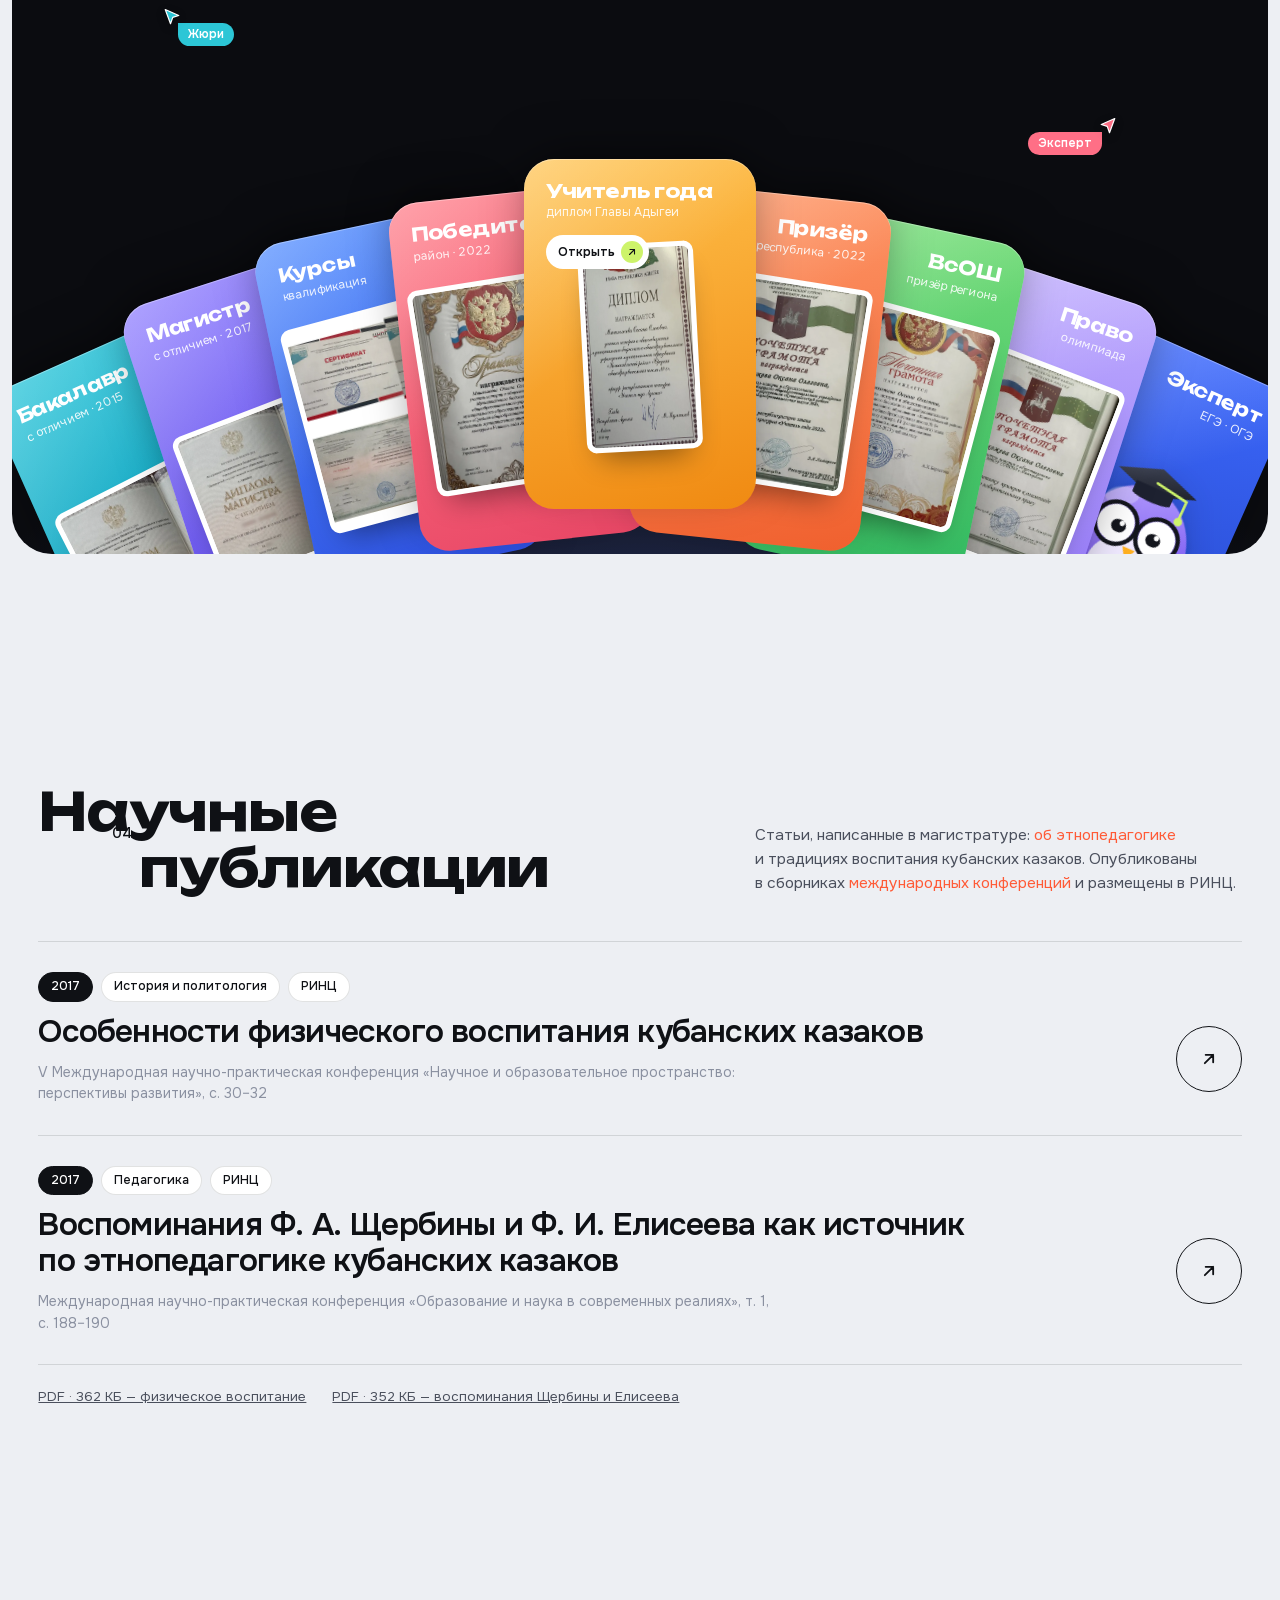
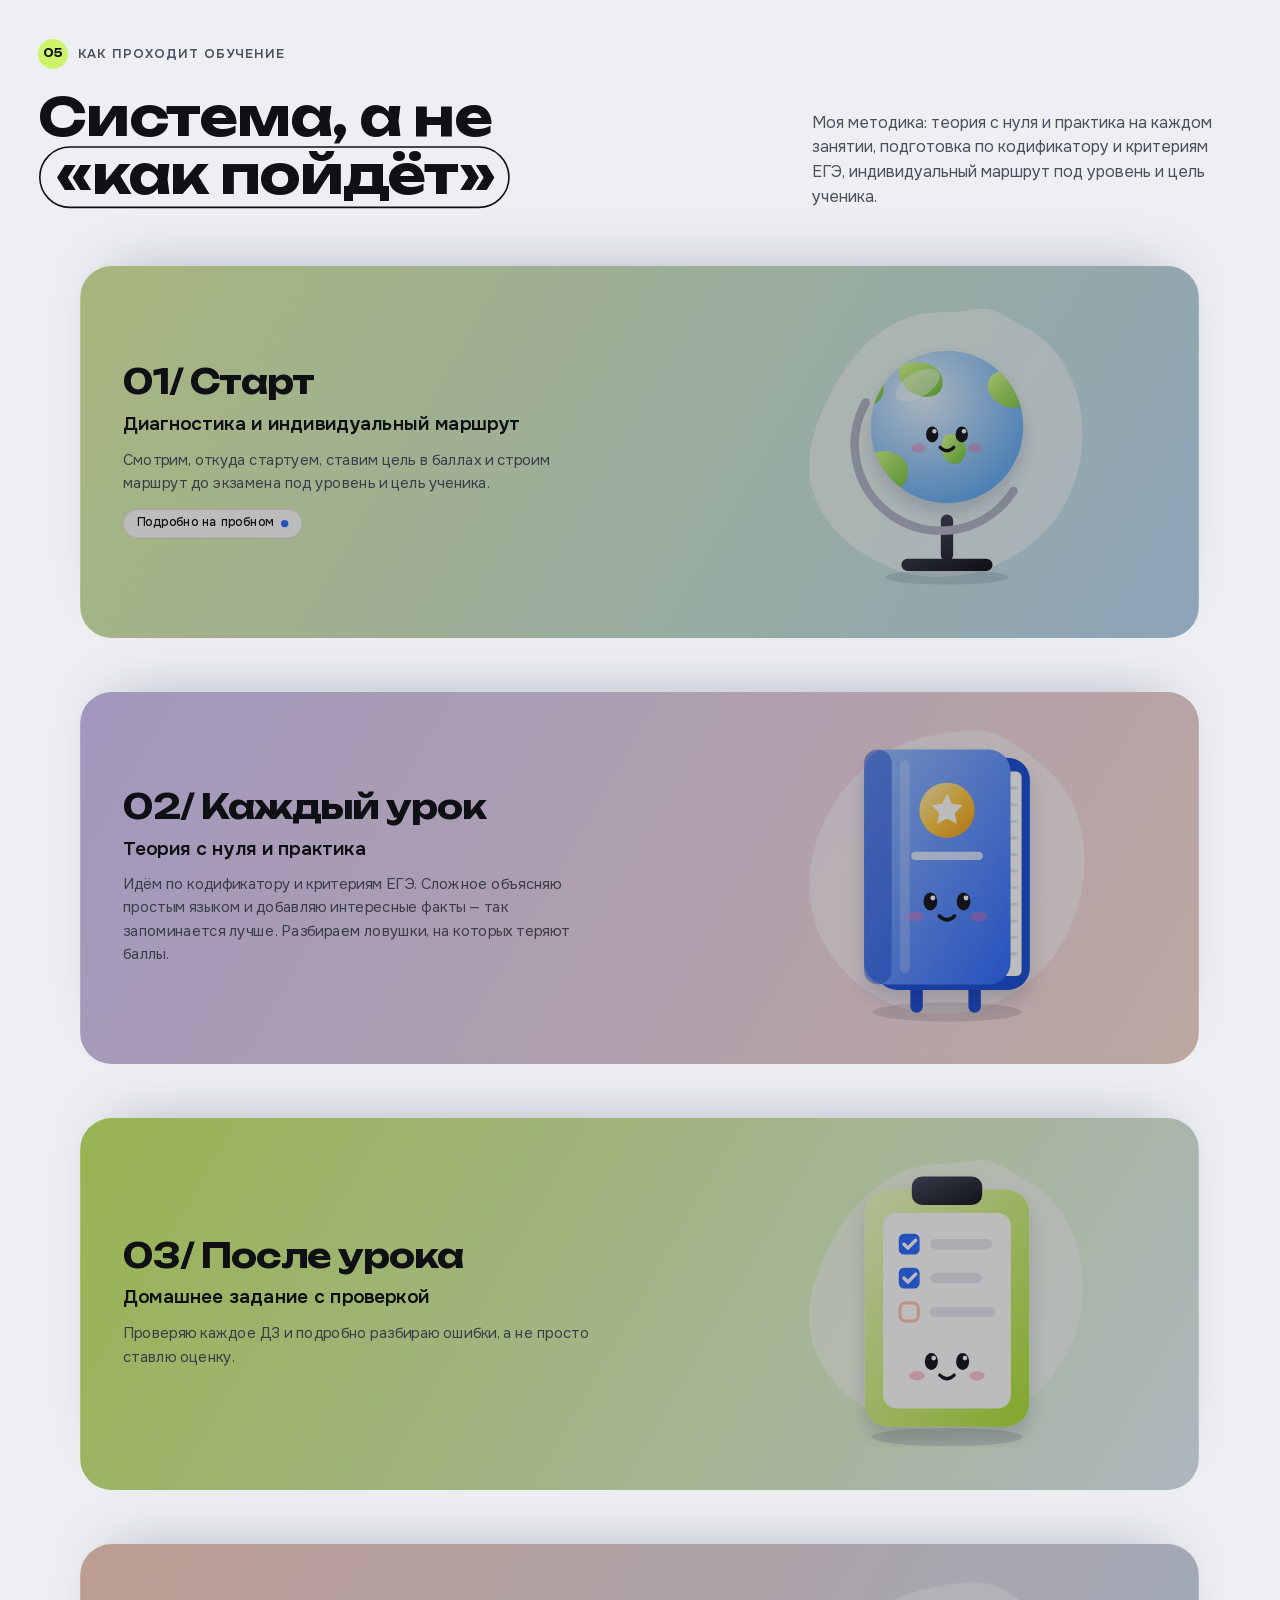
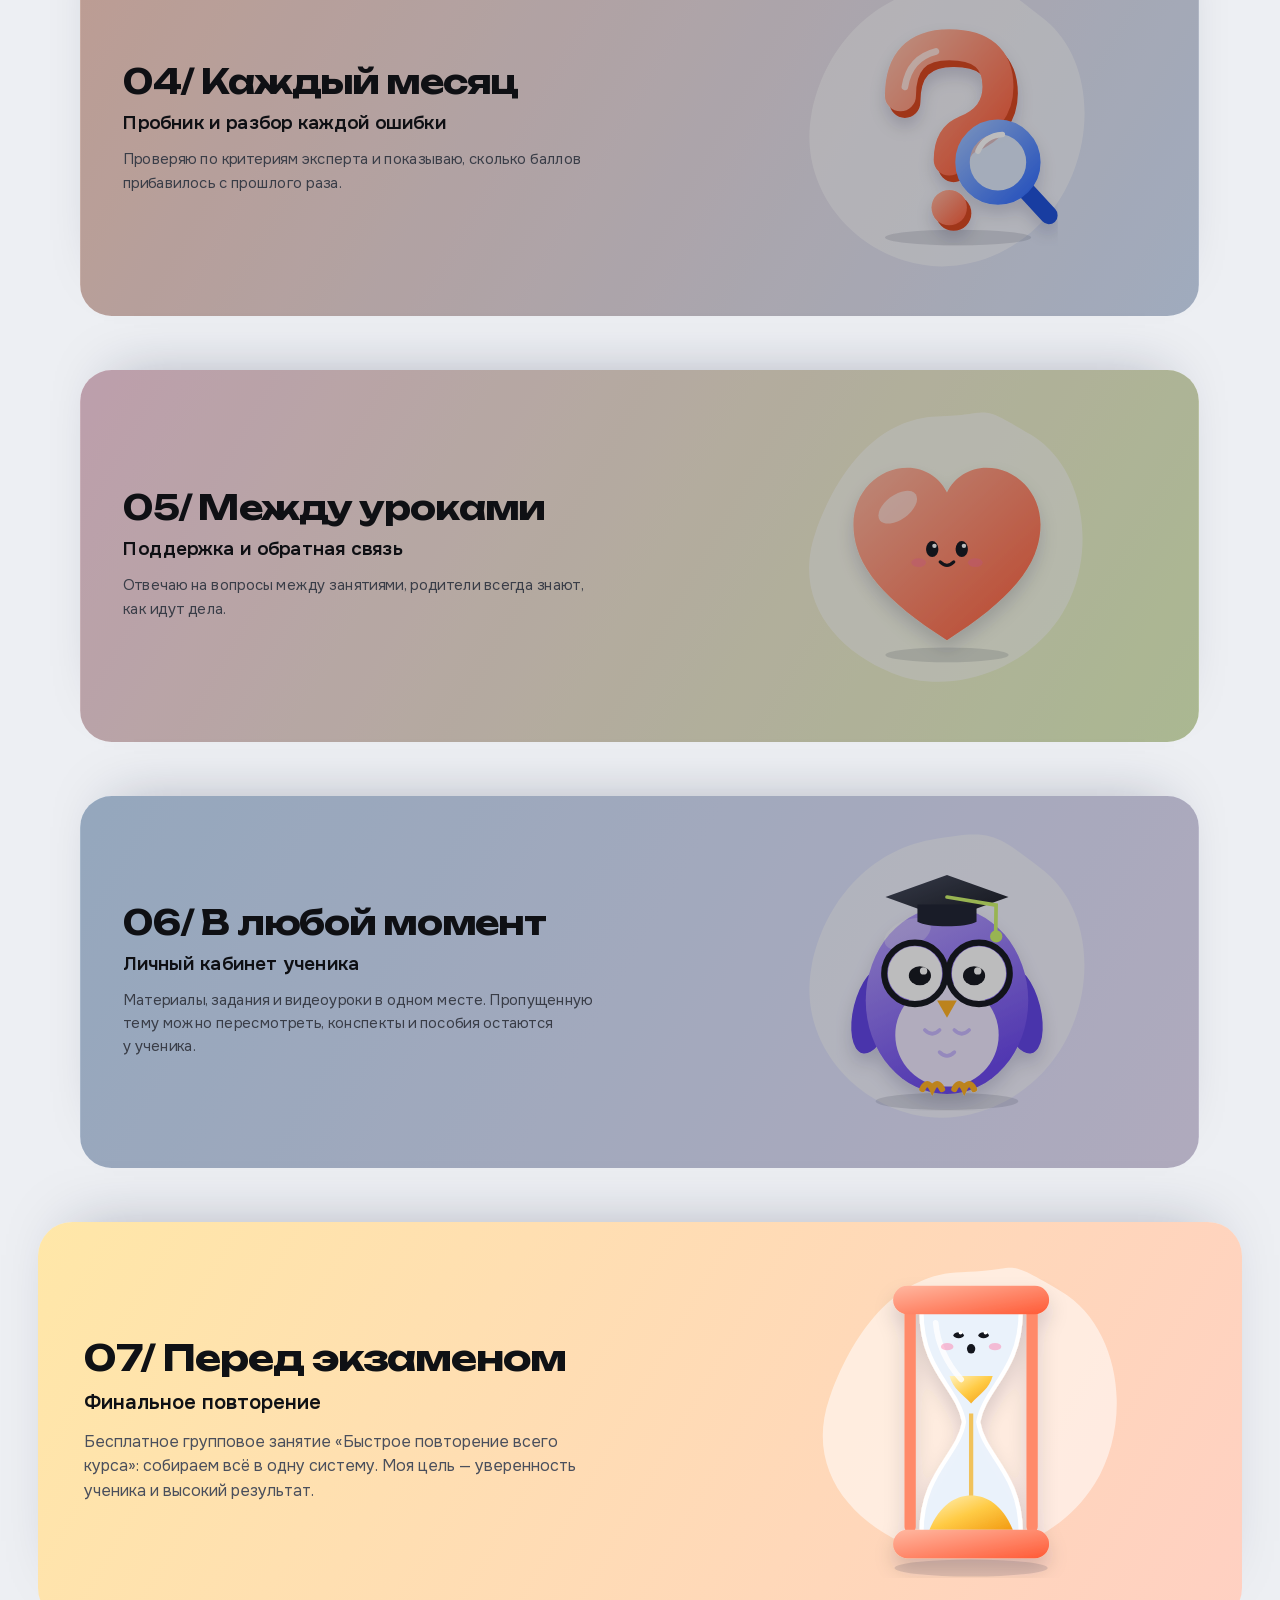
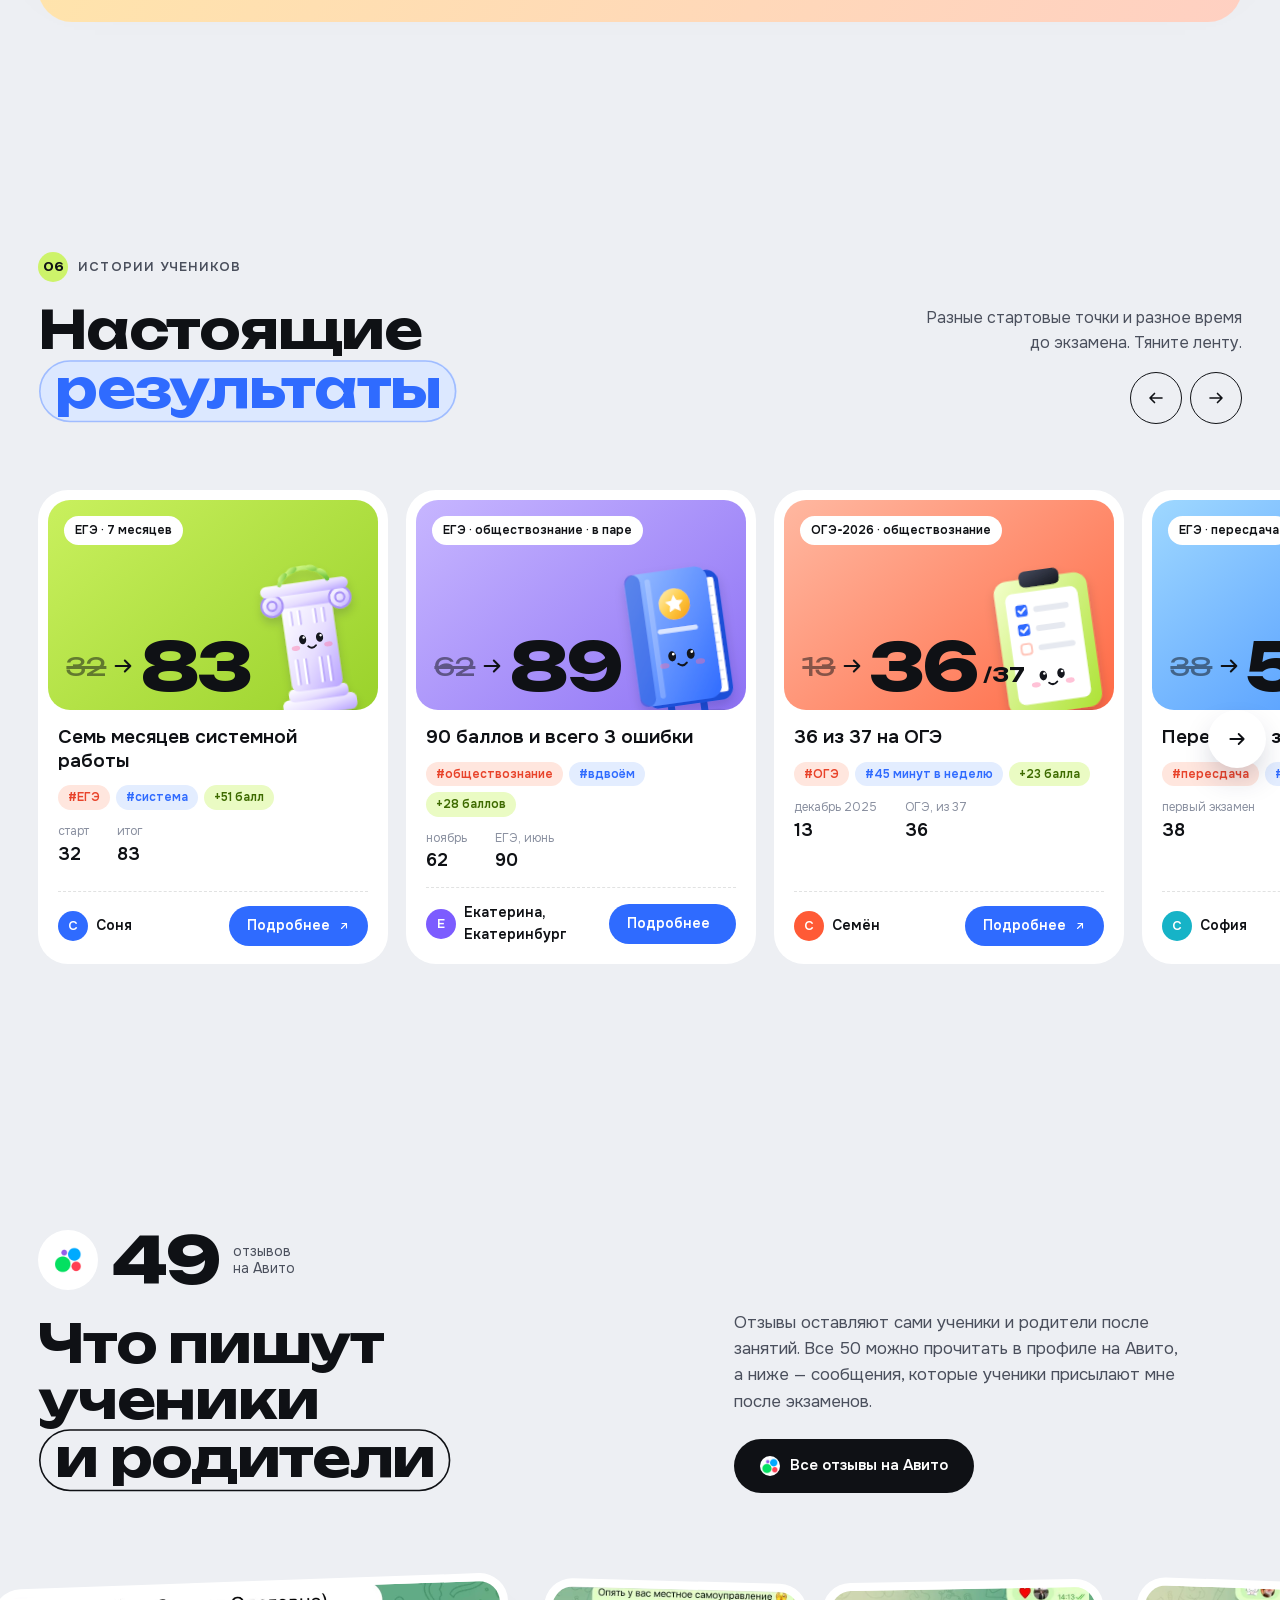
==== commit 20fba099: "Понятно, что карточки листаются и нажимаются На карточках «С чем приходят» кнопка «Что делаем» с пул" ====
--- a/index.html
+++ b/index.html
@@ -10,7 +10,7 @@
 <link rel="icon" href="favicon.svg" type="image/svg+xml">
 <link rel="preload" href="fonts/unbounded-cyr.woff2" as="font" type="font/woff2" crossorigin>
 <link rel="stylesheet" href="assets/css/onest.css">
-<link rel="stylesheet" href="v2.css?v=5">
+<link rel="stylesheet" href="v2.css?v=6">
 <script>document.documentElement.classList.replace('no-js','js');</script>
 </head>
 <body>
@@ -518,7 +518,7 @@
     <svg class="sit-swoosh" viewBox="0 0 1400 500" preserveAspectRatio="none" aria-hidden="true"><path data-draw d="M-40 420C260 470 380 160 640 210s320 250 560 120 180-260 260-300"/></svg>
     <div class="sit-head">
       <h2 class="h2 h2-w" data-split>С&nbsp;чем ко&nbsp;мне приходят</h2>
-      <p data-reveal="up">Четыре ситуации, из&nbsp;которых мы&nbsp;уже выходили. Узнаёте свою? <b>Нажмите на&nbsp;карточку&nbsp;— или&nbsp;потяните её.</b></p>
+      <p data-reveal="up">Четыре ситуации, из&nbsp;которых мы&nbsp;уже выходили. Узнаёте свою? <b class="t-desk">Нажмите на&nbsp;карточку&nbsp;— или&nbsp;потяните её.</b><b class="t-mob">Листайте карточки и&nbsp;нажмите на&nbsp;свою&nbsp;— на&nbsp;обороте ответ.</b></p>
     </div>
     <div class="sit-grid">
       <article class="stk" style="--r:-4deg;--y:0px" data-reveal="pop">
@@ -527,7 +527,7 @@
             <svg class="stk-clip" viewBox="0 0 40 92"><use href="#i-clip"/></svg>
             <p class="stk-t">«Я&nbsp;вообще не&nbsp;понимаю историю»</p>
             <svg class="stk-art" viewBox="0 0 200 210"><use href="#m-qmark"/></svg>
-            <span class="chip chip-ink">Сентябрь · 10–11&nbsp;класс</span>
+            <span class="stk-foot"><span class="chip chip-ink">Сентябрь · 10–11&nbsp;класс</span><span class="stk-turn" aria-hidden="true"><svg viewBox="0 0 24 24" width="16" height="16"><path d="M4 12a8 8 0 0 1 13.7-5.6L20 8.7M20 4v4.7h-4.7M20 12a8 8 0 0 1-13.7 5.6L4 15.3M4 20v-4.7h4.7" fill="none" stroke="currentColor" stroke-width="2.2" stroke-linecap="round" stroke-linejoin="round"/></svg><b>Что делаем</b></span></span>
           </div>
           <div class="stk-b">
             <span class="stk-bk">Что&nbsp;делаем</span>
@@ -542,7 +542,7 @@
             <svg class="stk-clip" viewBox="0 0 40 92"><use href="#i-clip"/></svg>
             <p class="stk-t">«Написали пробник&nbsp;— и&nbsp;паника»</p>
             <svg class="stk-art" viewBox="0 0 190 210"><use href="#m-panic"/></svg>
-            <span class="chip chip-ink">Декабрь · первый пробник</span>
+            <span class="stk-foot"><span class="chip chip-ink">Декабрь · первый пробник</span><span class="stk-turn" aria-hidden="true"><svg viewBox="0 0 24 24" width="16" height="16"><path d="M4 12a8 8 0 0 1 13.7-5.6L20 8.7M20 4v4.7h-4.7M20 12a8 8 0 0 1-13.7 5.6L4 15.3M4 20v-4.7h4.7" fill="none" stroke="currentColor" stroke-width="2.2" stroke-linecap="round" stroke-linejoin="round"/></svg><b>Что делаем</b></span></span>
           </div>
           <div class="stk-b">
             <span class="stk-bk">Что&nbsp;делаем</span>
@@ -557,7 +557,7 @@
             <svg class="stk-clip" viewBox="0 0 40 92"><use href="#i-clip"/></svg>
             <p class="stk-t">«Теорию знаю, а&nbsp;баллов нет»</p>
             <svg class="stk-art" viewBox="0 0 170 220"><use href="#m-clip"/></svg>
-            <span class="chip chip-ink">Март · вторая часть</span>
+            <span class="stk-foot"><span class="chip chip-ink">Март · вторая часть</span><span class="stk-turn" aria-hidden="true"><svg viewBox="0 0 24 24" width="16" height="16"><path d="M4 12a8 8 0 0 1 13.7-5.6L20 8.7M20 4v4.7h-4.7M20 12a8 8 0 0 1-13.7 5.6L4 15.3M4 20v-4.7h4.7" fill="none" stroke="currentColor" stroke-width="2.2" stroke-linecap="round" stroke-linejoin="round"/></svg><b>Что делаем</b></span></span>
           </div>
           <div class="stk-b">
             <span class="stk-bk">Что&nbsp;делаем</span>
@@ -572,7 +572,7 @@
             <svg class="stk-clip" viewBox="0 0 40 92"><use href="#i-clip"/></svg>
             <p class="stk-t">«Уже поздно?»</p>
             <svg class="stk-art" viewBox="0 0 150 220"><use href="#m-hourglass"/></svg>
-            <span class="chip chip-ink">Май · до&nbsp;экзамена месяц</span>
+            <span class="stk-foot"><span class="chip chip-ink">Май · до&nbsp;экзамена месяц</span><span class="stk-turn" aria-hidden="true"><svg viewBox="0 0 24 24" width="16" height="16"><path d="M4 12a8 8 0 0 1 13.7-5.6L20 8.7M20 4v4.7h-4.7M20 12a8 8 0 0 1-13.7 5.6L4 15.3M4 20v-4.7h4.7" fill="none" stroke="currentColor" stroke-width="2.2" stroke-linecap="round" stroke-linejoin="round"/></svg><b>Что делаем</b></span></span>
           </div>
           <div class="stk-b">
             <span class="stk-bk">Что&nbsp;делаем</span>
@@ -1098,6 +1098,6 @@
     avito: ""
   };
 </script>
-<script src="v2.js?v=5" defer></script>
+<script src="v2.js?v=6" defer></script>
 </body>
 </html>
--- a/v2.css
+++ b/v2.css
@@ -281,6 +281,7 @@
 .rings i{width:54px;height:76px;border-radius:50%;border:3px solid var(--lav);margin-left:-26px;animation:coil 3s ease-in-out infinite;animation-delay:calc(var(--k)*-.3s)}
 .rings i:first-child{margin-left:0}
 .rings i:nth-child(even){border-color:var(--coral)}
+@keyframes nudge{0%,100%{translate:0 0}45%{translate:-56px 0}70%{translate:6px 0}}
 @keyframes coil{0%,100%{translate:0 0}50%{translate:0 -8px}}
 
 /* ---------- с чем приходят ---------- */
@@ -302,6 +303,13 @@
 .stk-art{flex:1;min-height:0;width:100%;margin:8px 0;filter:drop-shadow(0 10px 14px rgba(20,30,80,.12));transition:transform .6s var(--spring)}
 .stk:hover .stk-art{transform:scale(1.06) rotate(-3deg)}
 .stk .chip{align-self:flex-start}
+.stk-foot{display:flex;align-items:center;justify-content:space-between;gap:8px}
+.stk-turn{position:absolute;right:16px;bottom:60px;z-index:1;display:inline-flex;align-items:center;gap:6px;height:32px;padding:0 12px 0 10px;border-radius:999px;background:var(--blue);color:#fff;font-size:12.5px;white-space:nowrap;box-shadow:0 8px 18px -8px rgba(47,107,255,.8);animation:ping 2.4s ease-out infinite}
+.stk-turn b{font-weight:600}
+.stk:hover .stk-turn svg{animation:spin 1s var(--ease)}
+@keyframes ping{0%{box-shadow:0 0 0 0 rgba(47,107,255,.55)}70%,100%{box-shadow:0 0 0 12px rgba(47,107,255,0)}}
+.t-mob{display:none}
+.dots{display:none}
 .stk-clip{position:absolute;top:-30px;right:28px;width:22px;height:54px;rotate:12deg;z-index:2}
 .stk-bk{font-size:12px;font-weight:600;letter-spacing:.08em;text-transform:uppercase;color:var(--lime)}
 .stk-b p{font-size:15px;line-height:1.45}
@@ -935,6 +943,14 @@
   .pc{grid-row:2;align-self:start;scroll-snap-align:start;scroll-margin-left:18px;padding:22px}
 
   .sit-grid,.fan,.path-track,.plans{overflow-y:hidden}
+  .t-desk{display:none}
+  .t-mob{display:inline}
+  .stk .chip{font-size:11px;padding:0 10px}
+  .dots{display:flex;justify-content:center;gap:6px;margin:4px auto 0;padding:6px 0;color:var(--ink)}
+  .panel-blue .dots,.panel-dark .dots,.path .dots{color:#fff}
+  .dots button{width:7px;height:7px;padding:0;border:0;border-radius:4px;background:currentColor;opacity:.25;cursor:pointer;transition:width .35s var(--ease),opacity .35s}
+  .dots button.on{width:22px;opacity:1}
+  .nudge{animation:nudge 1.2s cubic-bezier(.45,0,.25,1) both}
 
   /* награды: скан во всю карточку */
   .fan{gap:14px;padding:6px 18px 14px}
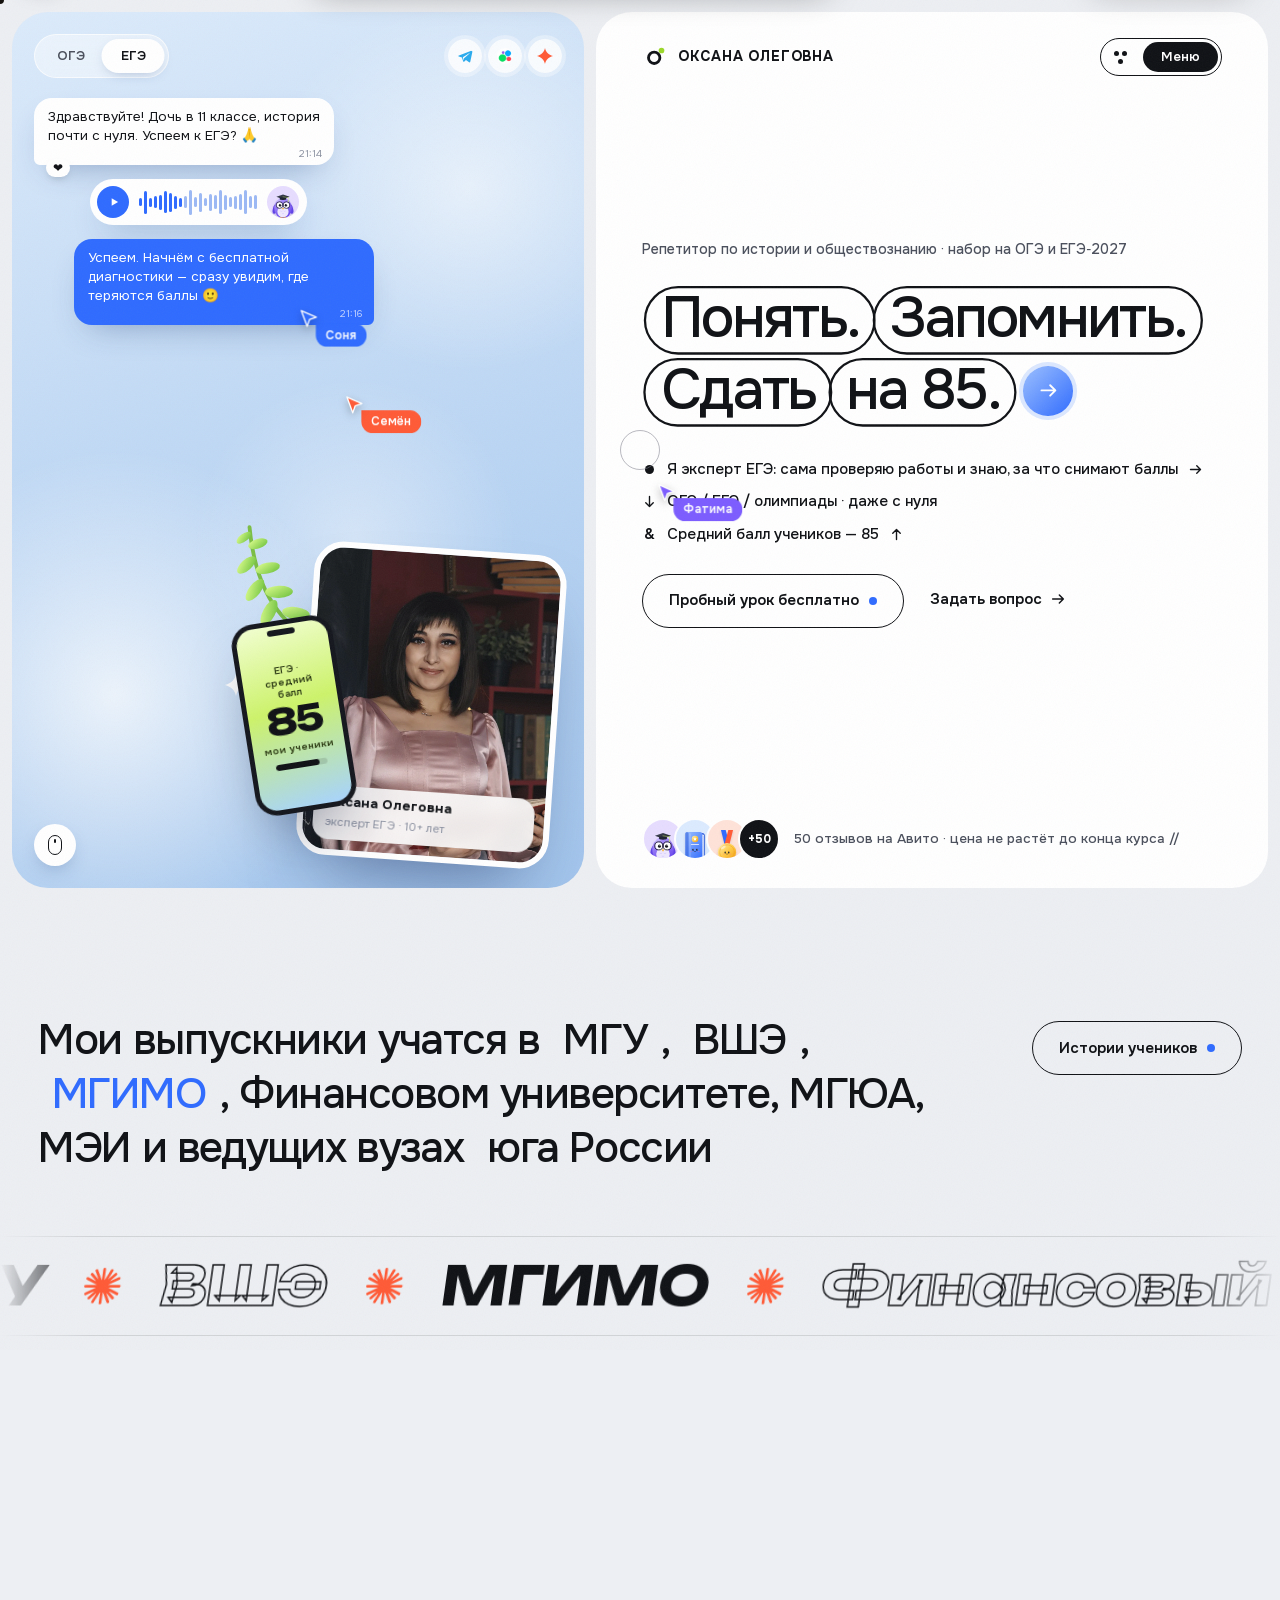
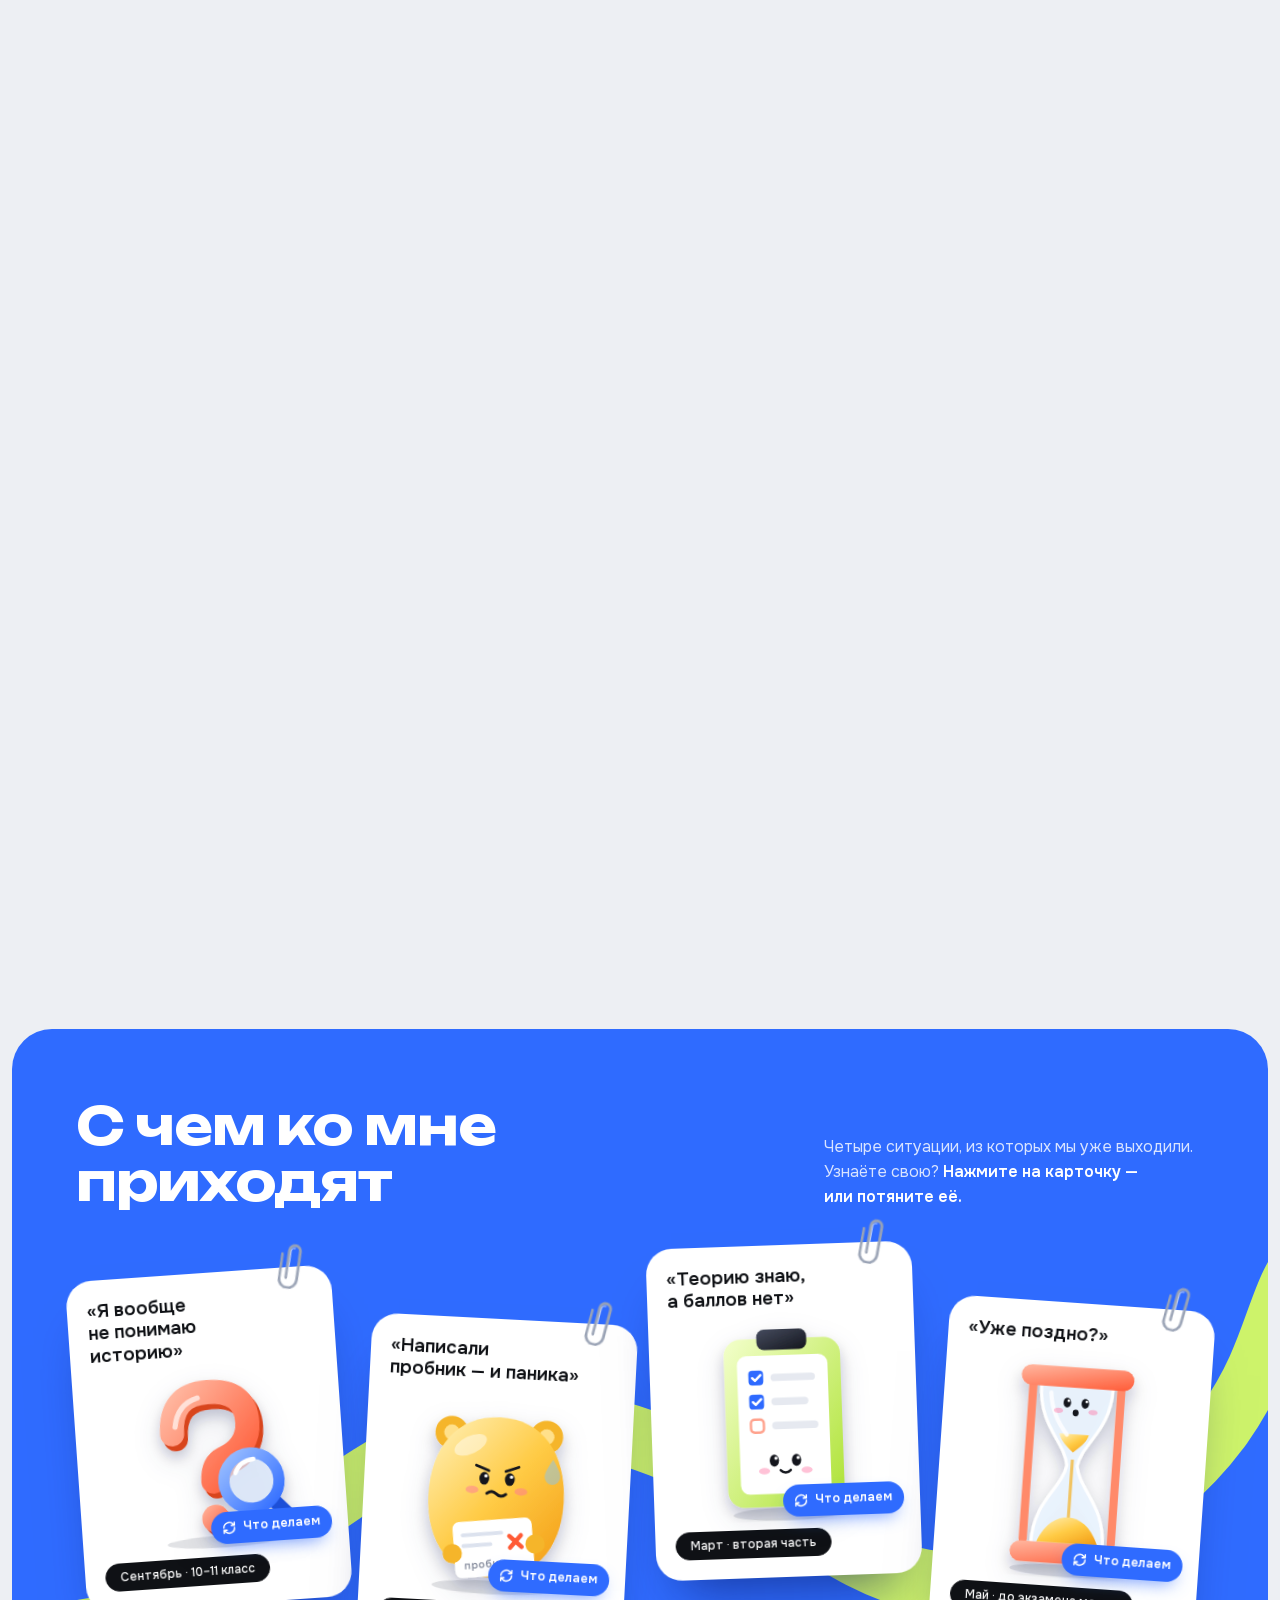
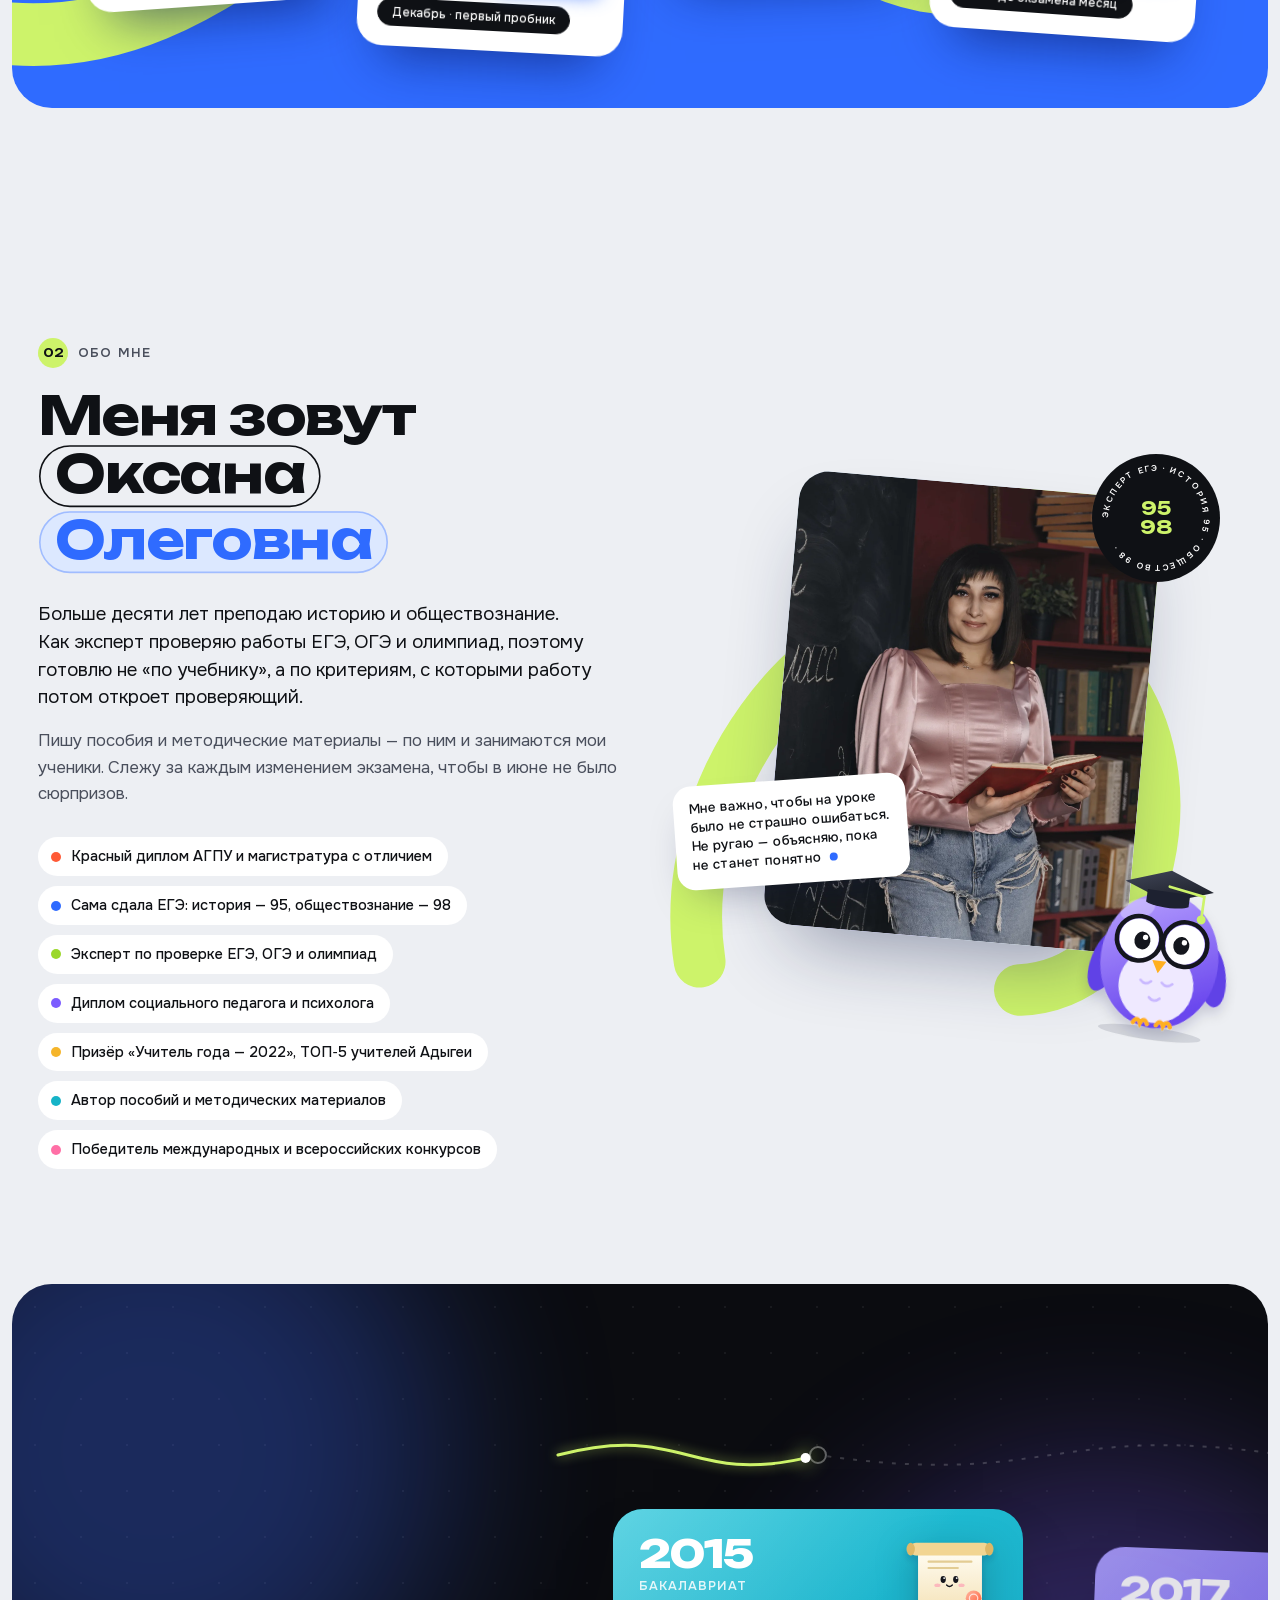
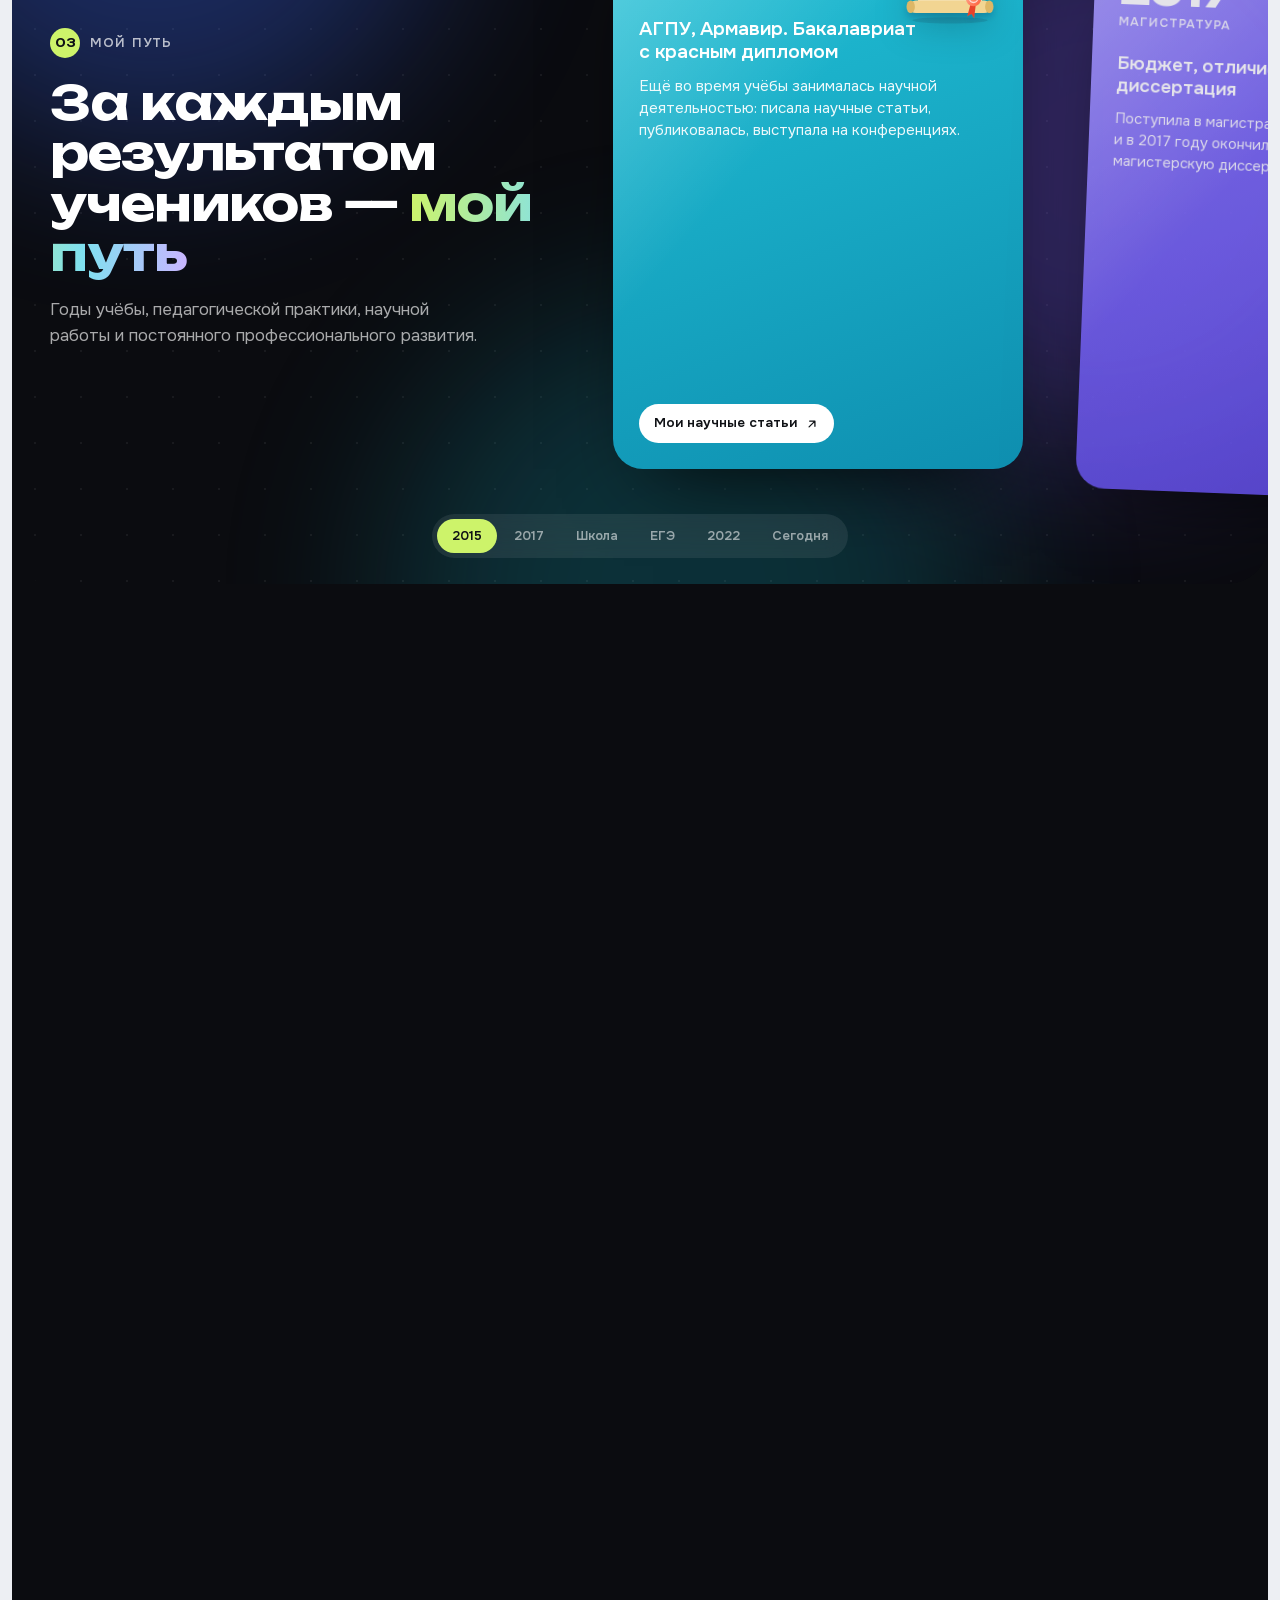
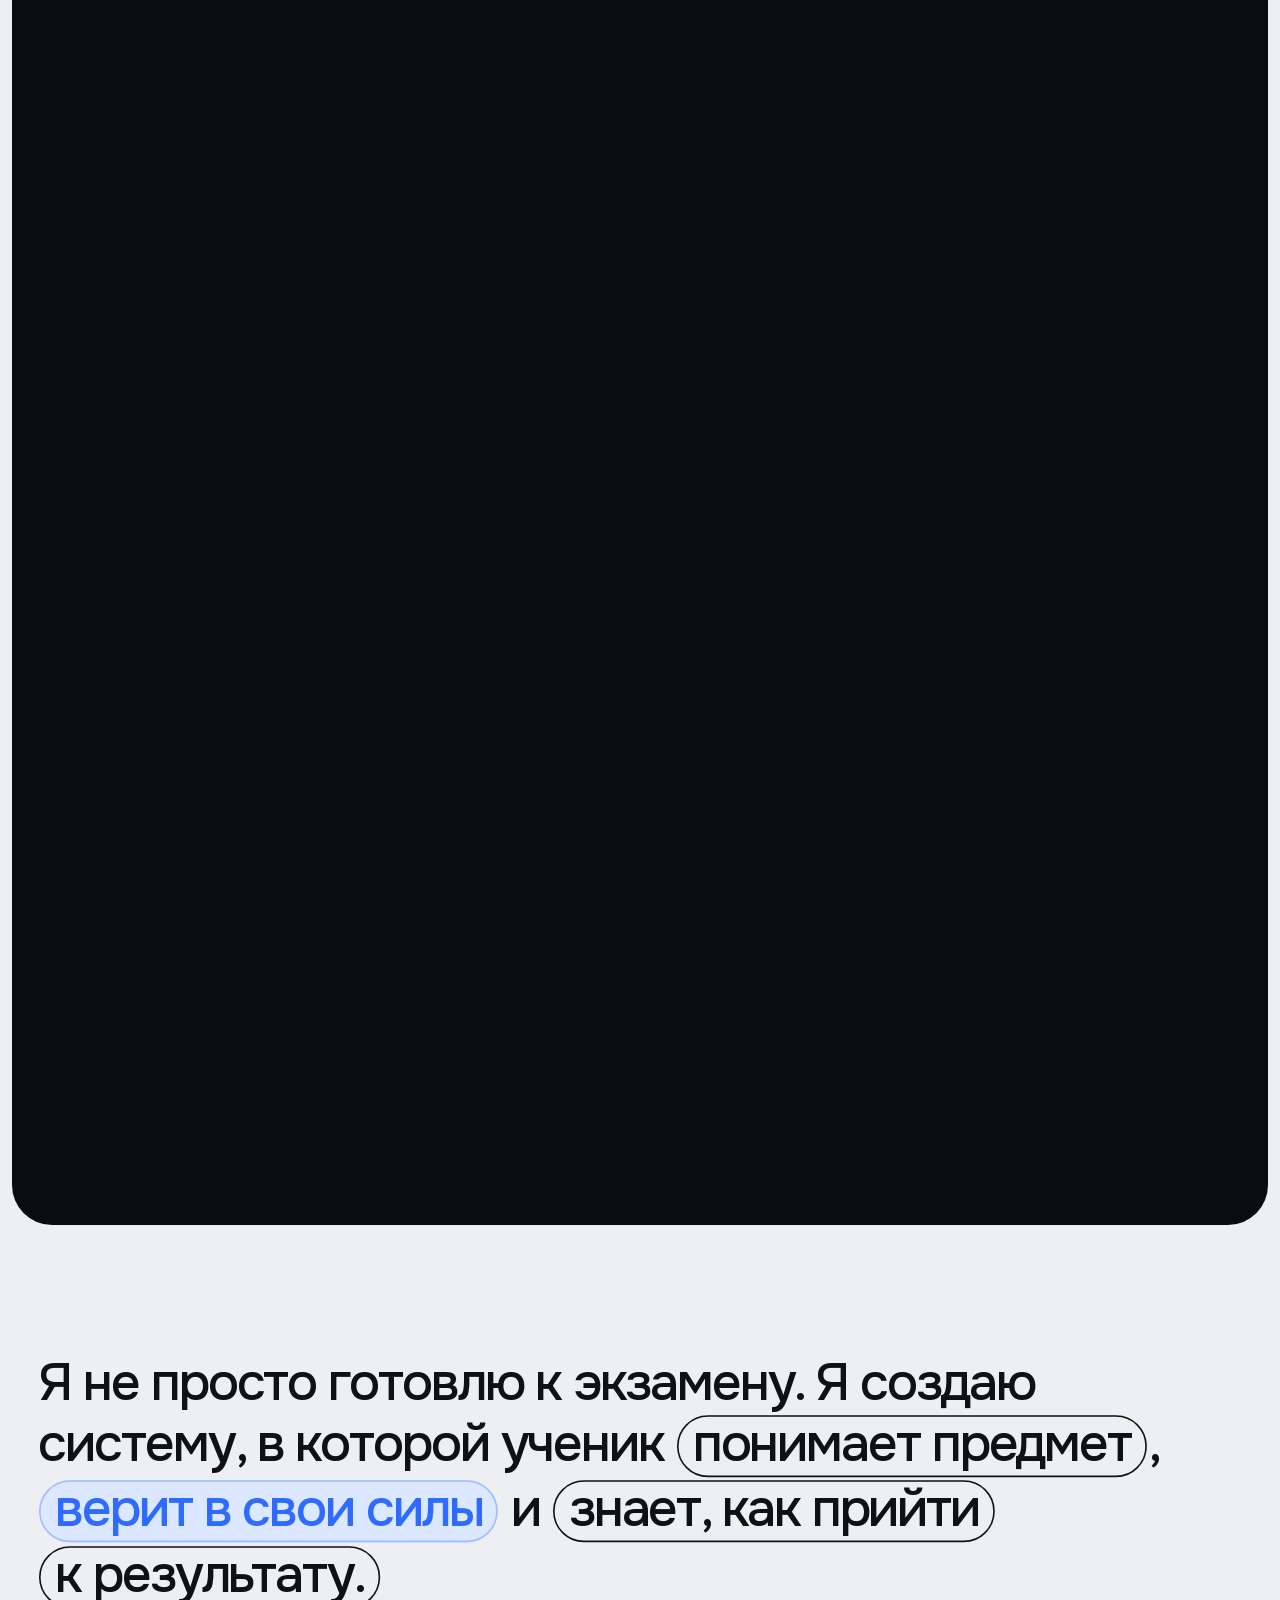
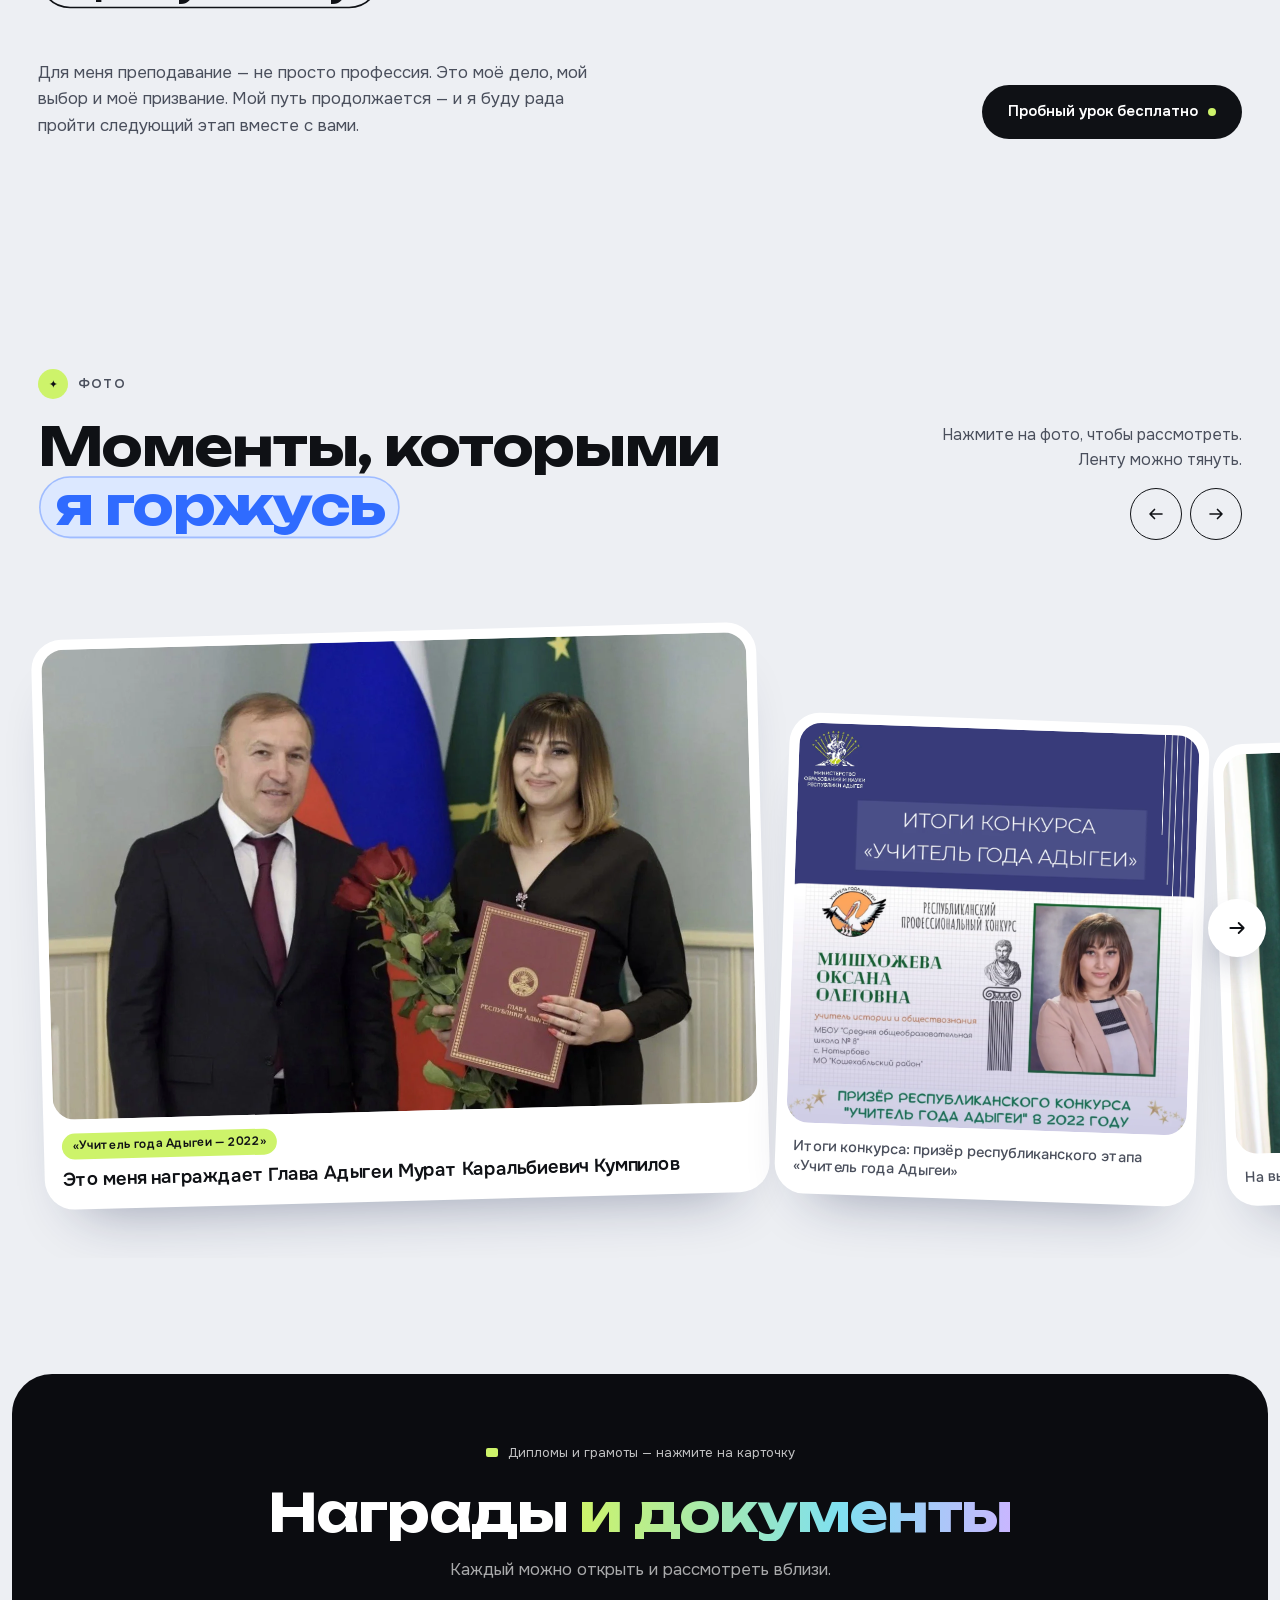
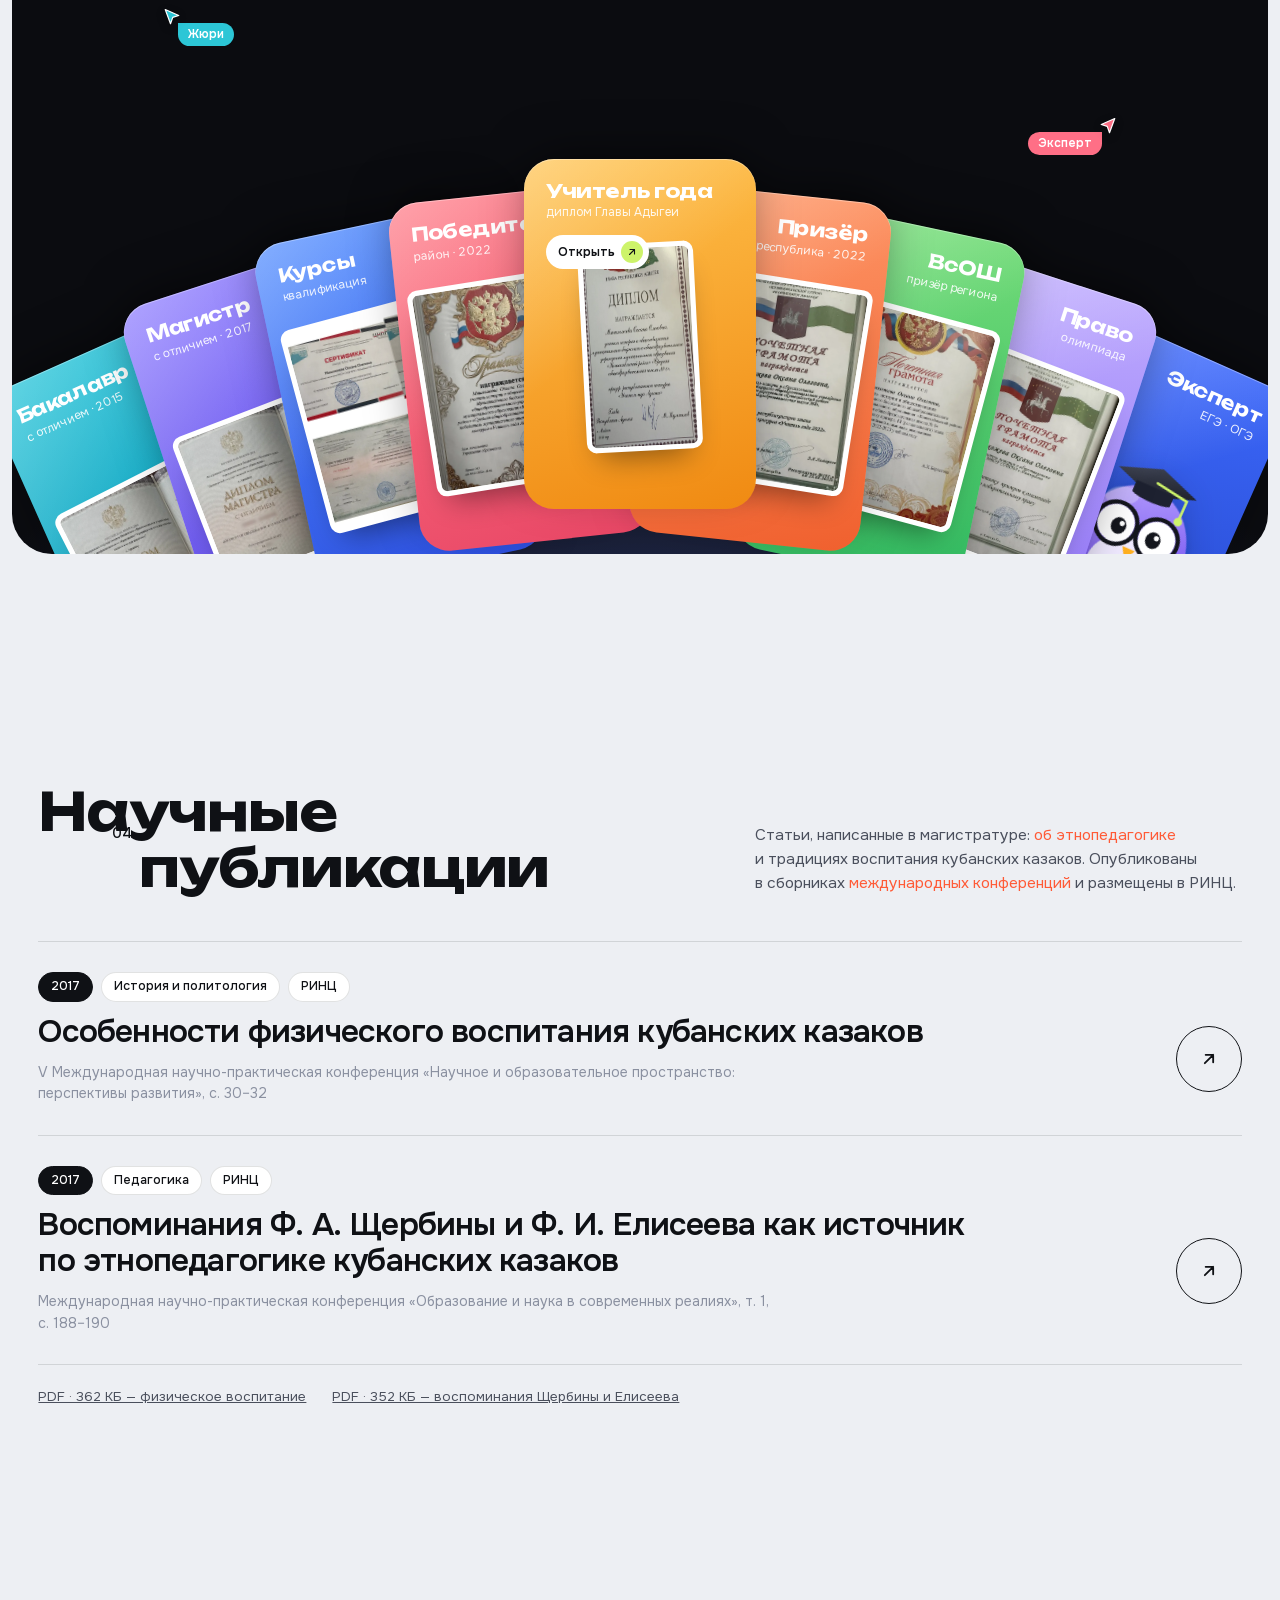
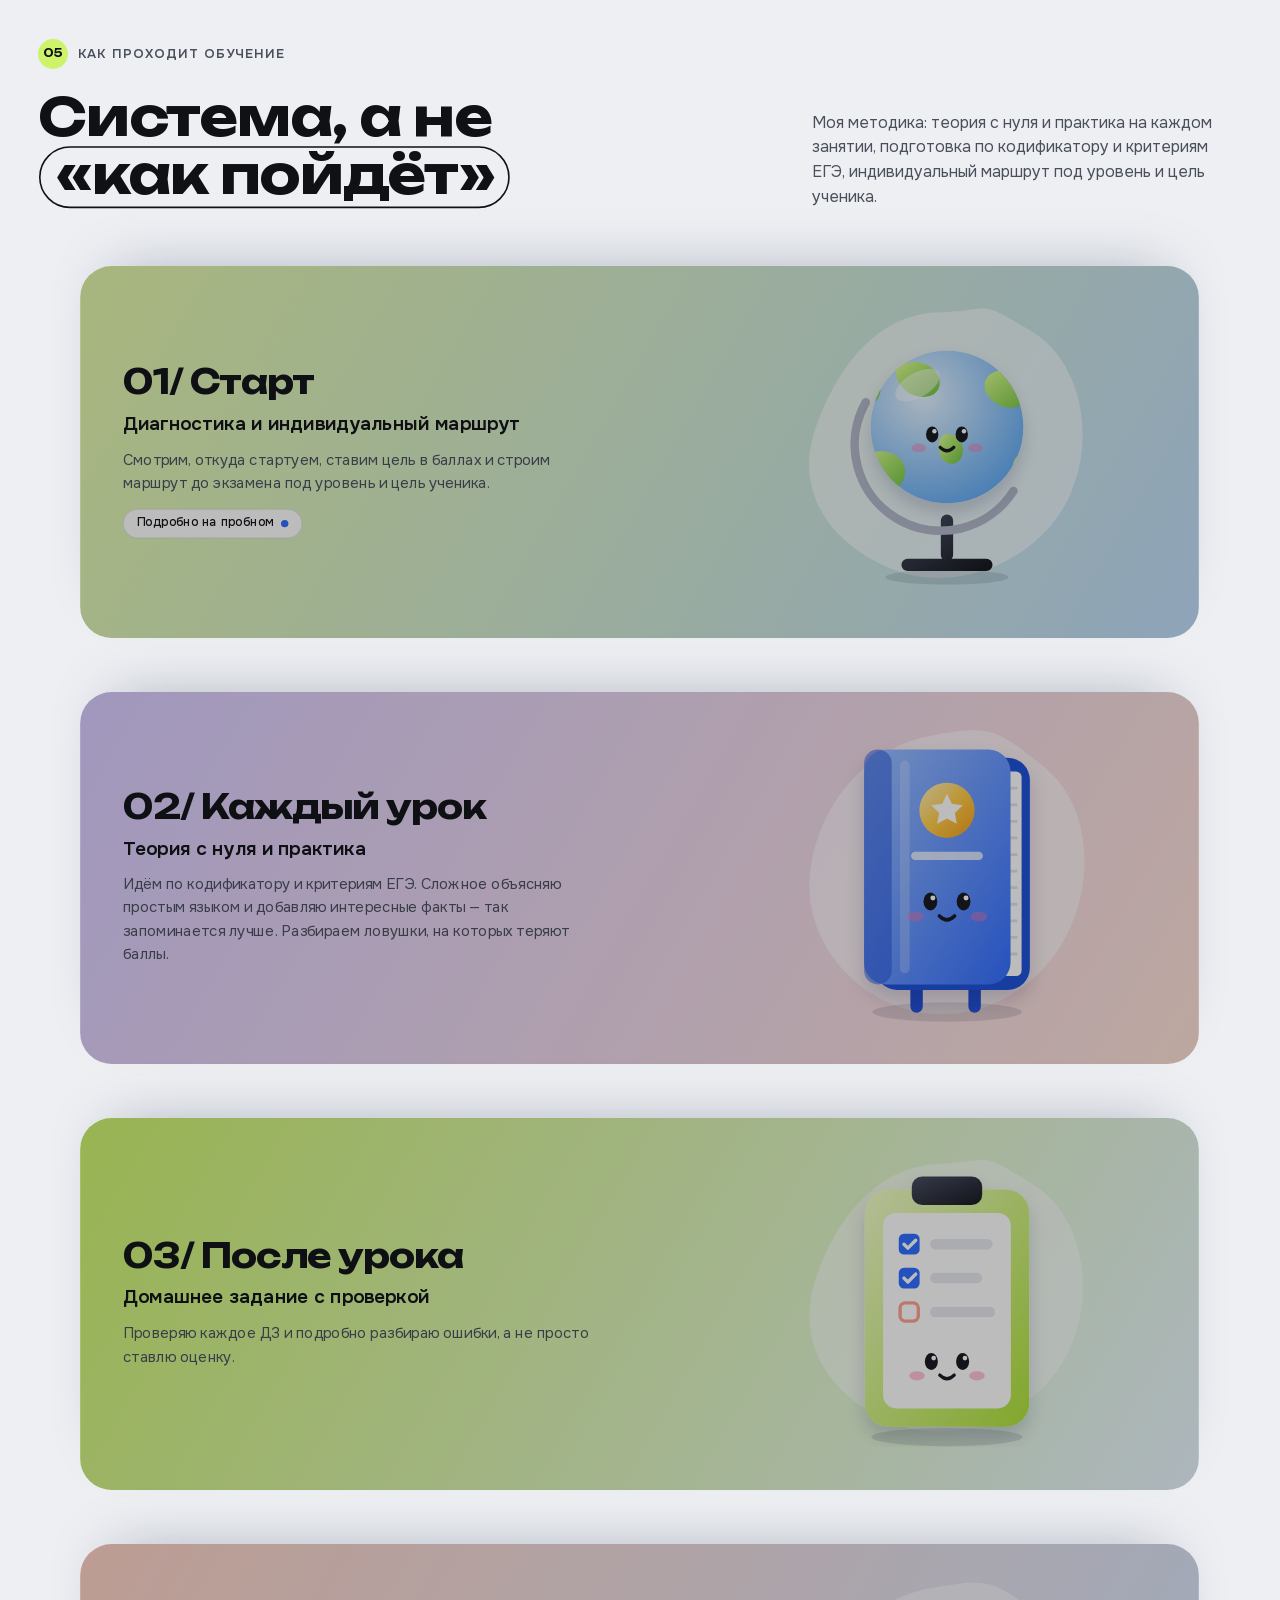
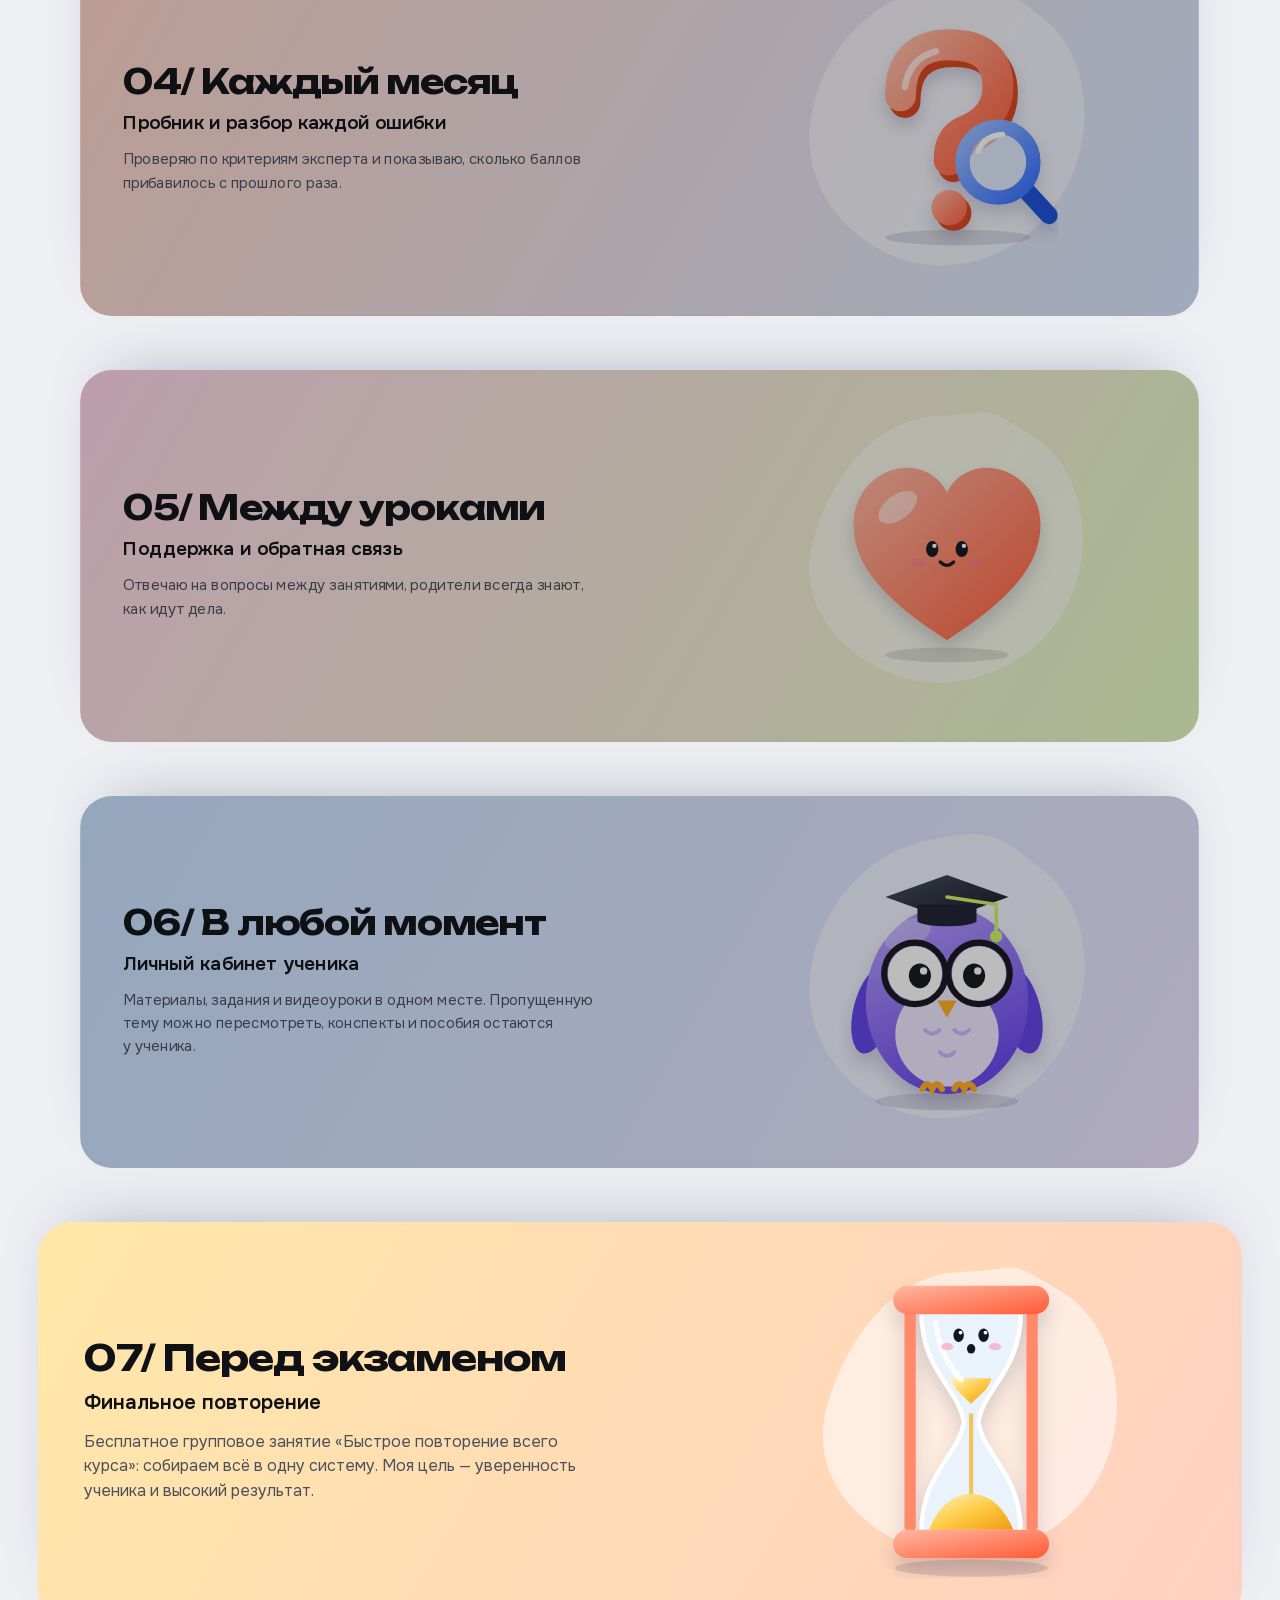
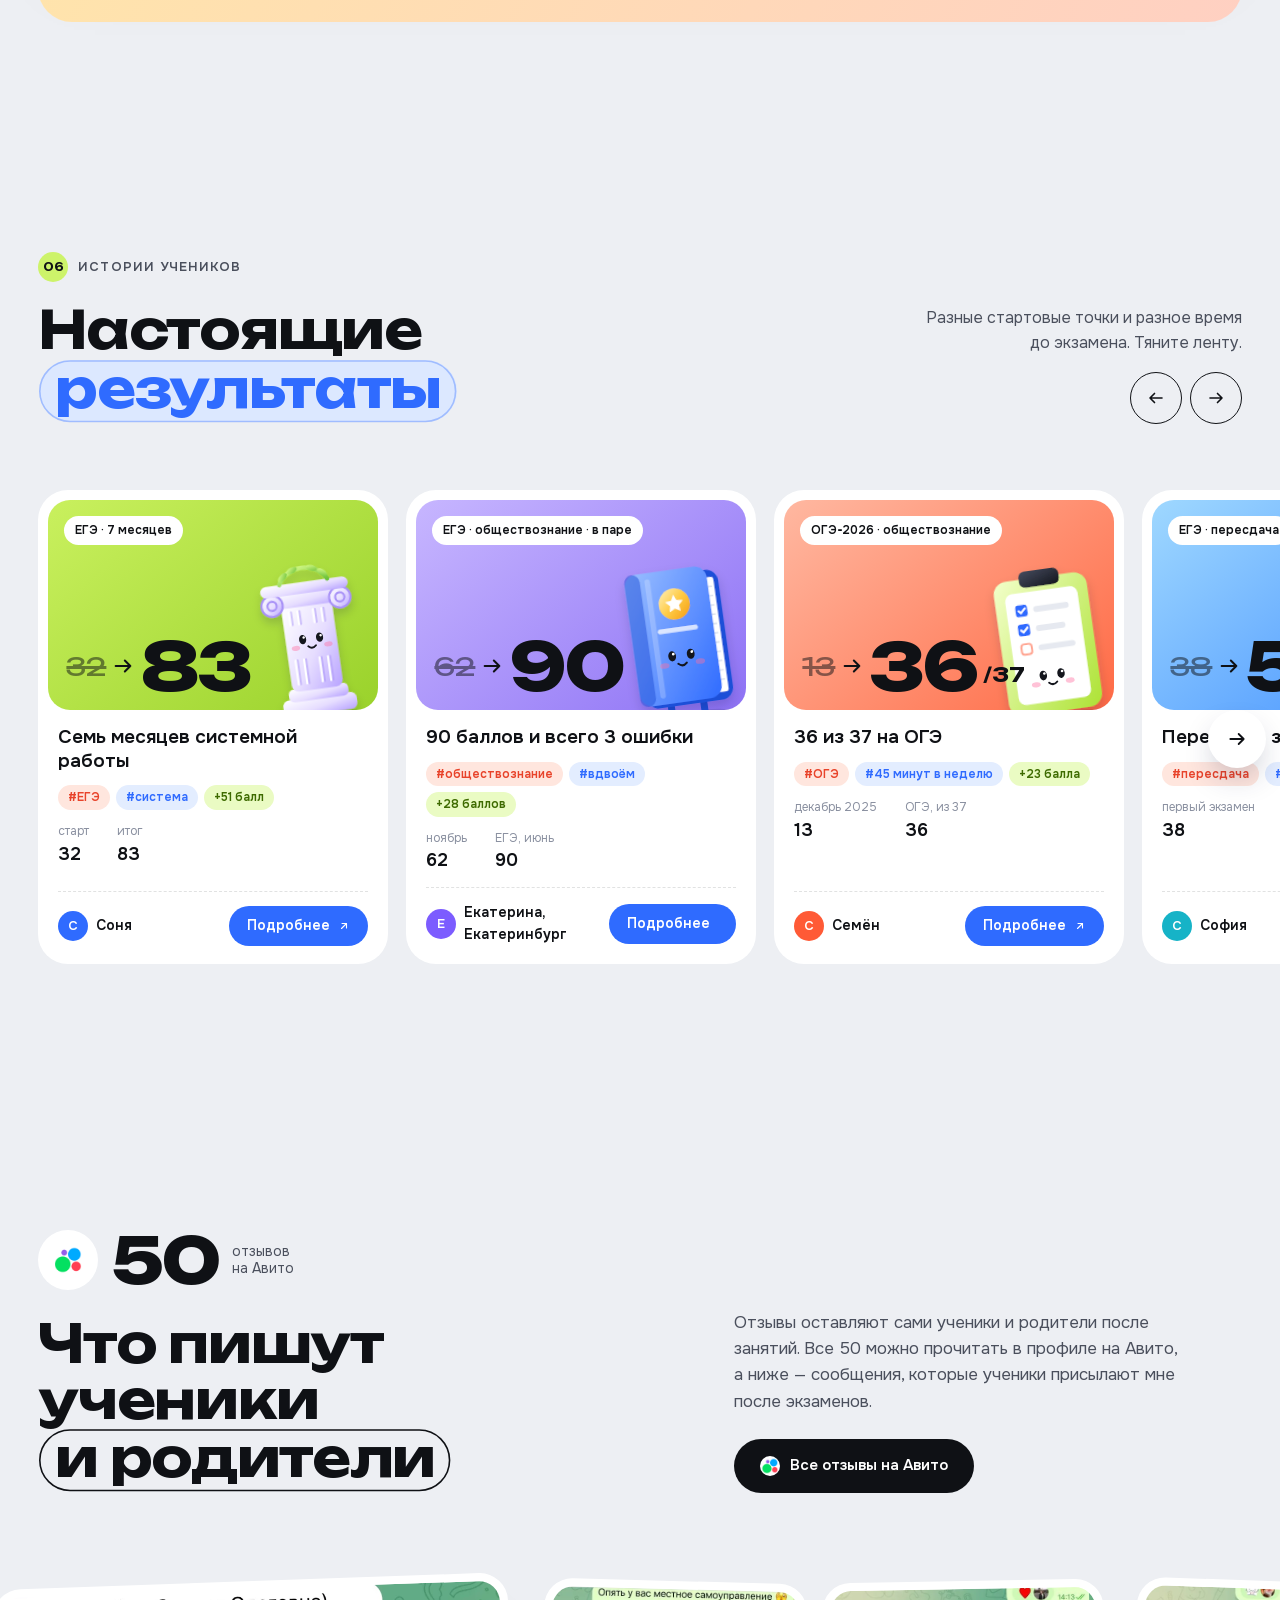
==== commit 625cc44f: "«Мой путь» на телефоне — живая линия времени Вместо ленты вбок — вертикальная светящаяся линия, кото" ====
--- a/index.html
+++ b/index.html
@@ -10,7 +10,7 @@
 <link rel="icon" href="favicon.svg" type="image/svg+xml">
 <link rel="preload" href="fonts/unbounded-cyr.woff2" as="font" type="font/woff2" crossorigin>
 <link rel="stylesheet" href="assets/css/onest.css">
-<link rel="stylesheet" href="v2.css?v=6">
+<link rel="stylesheet" href="v2.css?v=8">
 <script>document.documentElement.classList.replace('no-js','js');</script>
 </head>
 <body>
@@ -1098,6 +1098,6 @@
     avito: ""
   };
 </script>
-<script src="v2.js?v=6" defer></script>
+<script src="v2.js?v=8" defer></script>
 </body>
 </html>
--- a/v2.css
+++ b/v2.css
@@ -364,8 +364,8 @@
 .pc-chips{display:flex;flex-wrap:wrap;gap:6px}
 .pc-chips span{font-size:12.5px;font-weight:500;padding:5px 11px;border-radius:999px;background:rgba(255,255,255,.18);border:1px solid rgba(255,255,255,.3)}
 .pc-list{list-style:none;display:flex;flex-direction:column;gap:6px;font-size:15px}
-.pc-list li{display:flex;gap:8px;align-items:baseline}
-.pc-list li::before{content:"";width:8px;height:8px;border-radius:50%;background:#fff;flex:none;translate:0 -1px}
+.pc-list li{position:relative;padding-left:16px}
+.pc-list li::before{content:"";position:absolute;left:0;top:.55em;width:8px;height:8px;border-radius:50%;background:#fff}
 .pc-link{align-self:flex-start;margin-top:auto;display:inline-flex;align-items:center;gap:8px;background:#fff;color:var(--ink);padding:9px 15px;border-radius:999px;font-size:13.5px;font-weight:600;text-decoration:none;position:relative;z-index:1}
 .score-rings{display:flex;gap:20px;margin:6px 0}
 .sr{position:relative;width:118px;text-align:center}
@@ -934,13 +934,24 @@
   .t-85 b{font-size:120px}
   .t-ring{width:70px;right:18px;top:18px}
 
-  /* мой путь: лента вбок, заголовок стоит на месте */
-  .path-pin{padding:44px 0 36px}
-  .path-track{display:grid;grid-auto-flow:column;grid-template-columns:none;grid-template-rows:auto 1fr;grid-auto-columns:min(84vw,340px);gap:22px 12px;overflow-x:auto;scroll-snap-type:x mandatory;padding:0 18px 6px;margin:0;scrollbar-width:none}
-  .path-track::-webkit-scrollbar{display:none}
-  .path-head{grid-row:1;grid-column:1/span 6;position:sticky;left:18px;justify-self:start;width:calc(100vw - 52px);margin:0}
+  /* мой путь: вертикальная линия, которая прорисовывается по прокрутке */
+  .path-pin{padding:44px 0 30px;overflow:clip}
+  .path-track{display:flex;flex-direction:column;gap:20px;padding:0 16px 0 50px;margin:0;overflow:visible}
+  .path-head{margin:0 0 8px -34px;width:auto}
   .path-head p{margin-top:12px;font-size:15px}
-  .pc{grid-row:2;align-self:start;scroll-snap-align:start;scroll-margin-left:18px;padding:22px}
+  .path-track::before,.path-track::after{content:"";position:absolute;left:27px;top:var(--lt,0px);width:3px;border-radius:2px}
+  .path-track::before{height:var(--lh,0px);background:rgba(255,255,255,.12)}
+  .path-track::after{height:calc(var(--lh,0px) * var(--pp,0));background:linear-gradient(180deg,#7FE0F0,#CDF36A);box-shadow:0 0 14px rgba(205,243,106,.7)}
+  .pc{overflow:visible;padding:22px;opacity:.18;translate:28px 0;filter:blur(4px) saturate(.6);transition:opacity .8s var(--ease),translate 1s var(--ease),filter .8s var(--ease)}
+  .pc.on{opacity:1;translate:0 0;filter:none}
+  .pc::before{content:"";position:absolute;left:-32px;top:26px;width:15px;height:15px;border-radius:50%;background:var(--dark);border:3px solid rgba(255,255,255,.28);transition:background .5s,border-color .5s,box-shadow .5s,scale .6s var(--spring)}
+  .pc.on::before{background:var(--lime);border-color:var(--lime);scale:1.15;box-shadow:0 0 0 6px rgba(205,243,106,.16),0 0 18px rgba(205,243,106,.85)}
+  .pc .pc-art{scale:.3;opacity:0;rotate:-14deg;transition:scale .9s var(--spring) .25s,opacity .4s .25s,rotate .9s var(--spring) .25s}
+  .pc.on .pc-art{scale:1;opacity:1;rotate:0deg}
+  .pc .pc-y{display:inline-block;clip-path:inset(0 100% 0 0);transition:clip-path 1s cubic-bezier(.65,0,.35,1) .1s}
+  .pc.on .pc-y{clip-path:inset(0 0 0 0)}
+  .path.is-mob .path-years{display:flex;position:sticky;bottom:92px;z-index:5;width:max-content;max-width:calc(100% - 24px);margin:22px auto 0;gap:0;padding:4px;border-radius:999px;background:rgba(18,20,28,.86);backdrop-filter:blur(12px);-webkit-backdrop-filter:blur(12px);box-shadow:0 12px 30px -12px rgba(0,0,0,.7)}
+  .path.is-mob .path-years span{padding:6px 9px;font-size:12px}
 
   .sit-grid,.fan,.path-track,.plans{overflow-y:hidden}
   .t-desk{display:none}
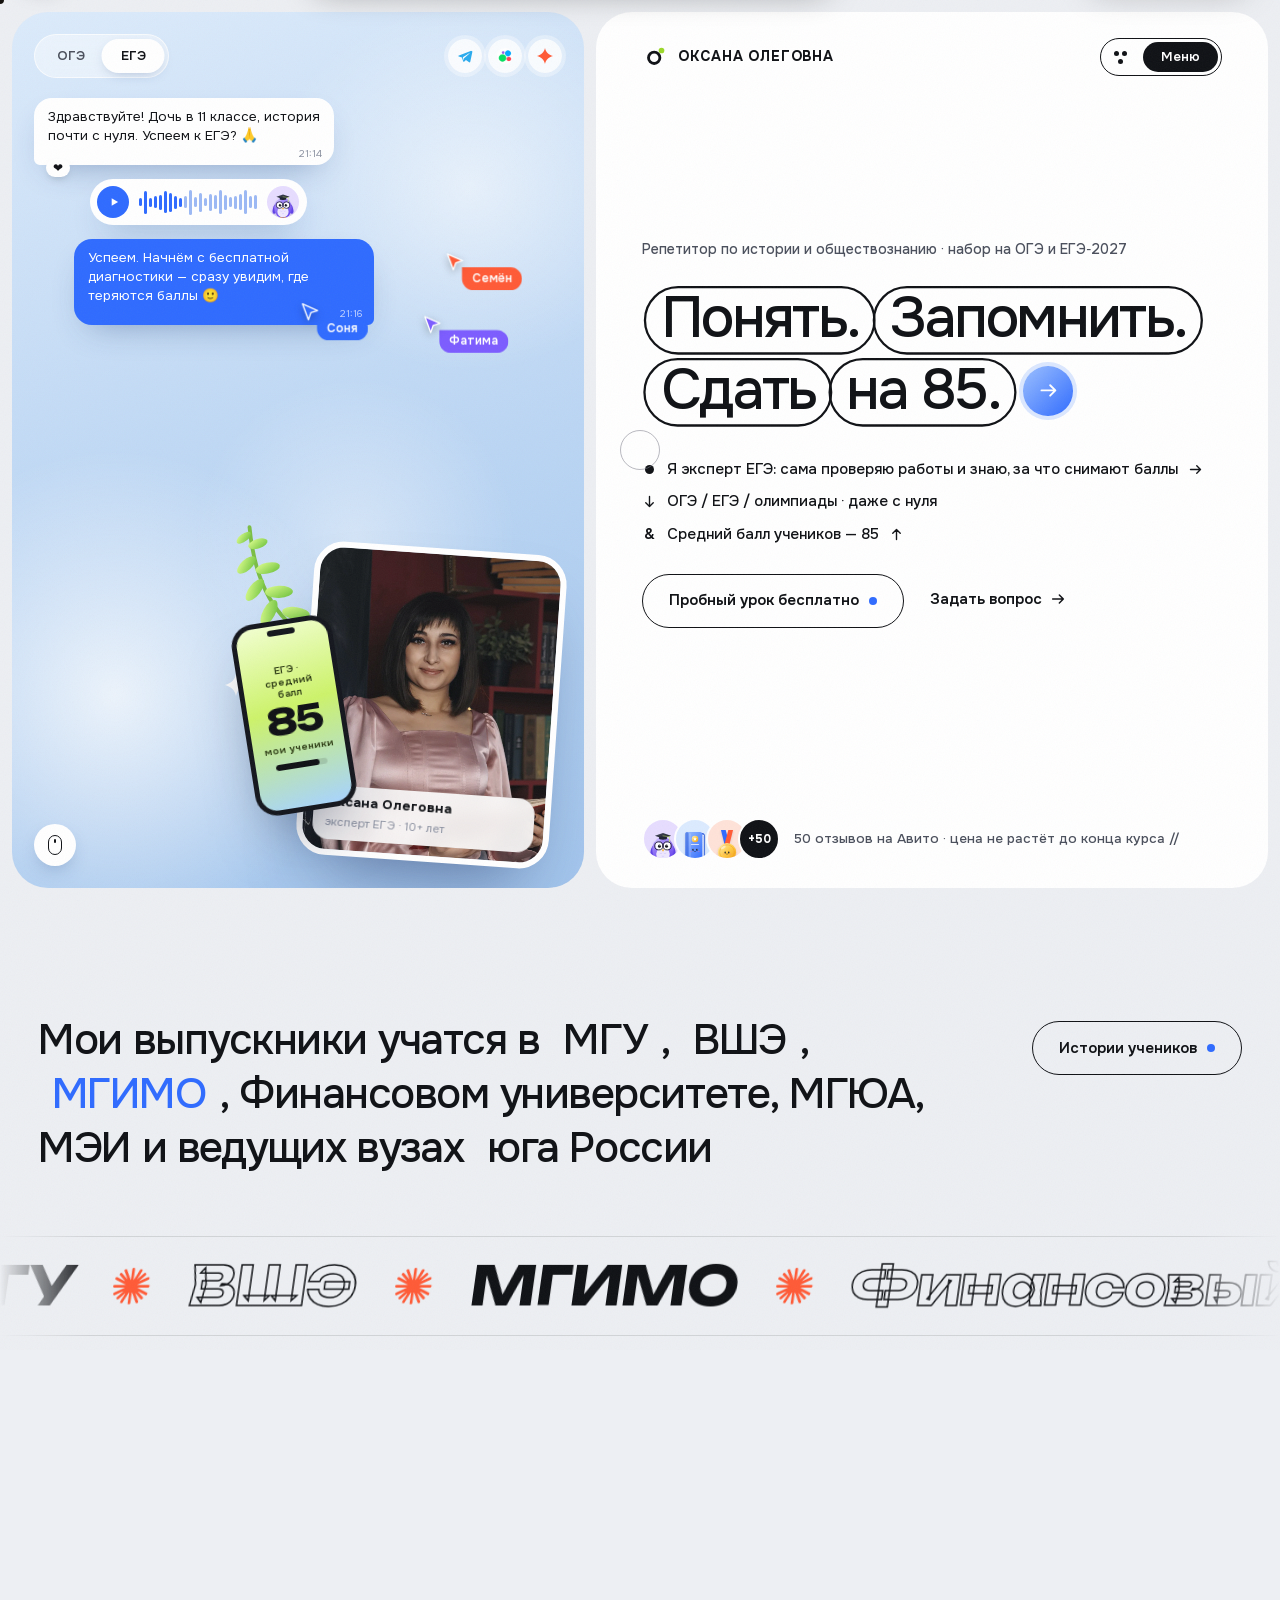
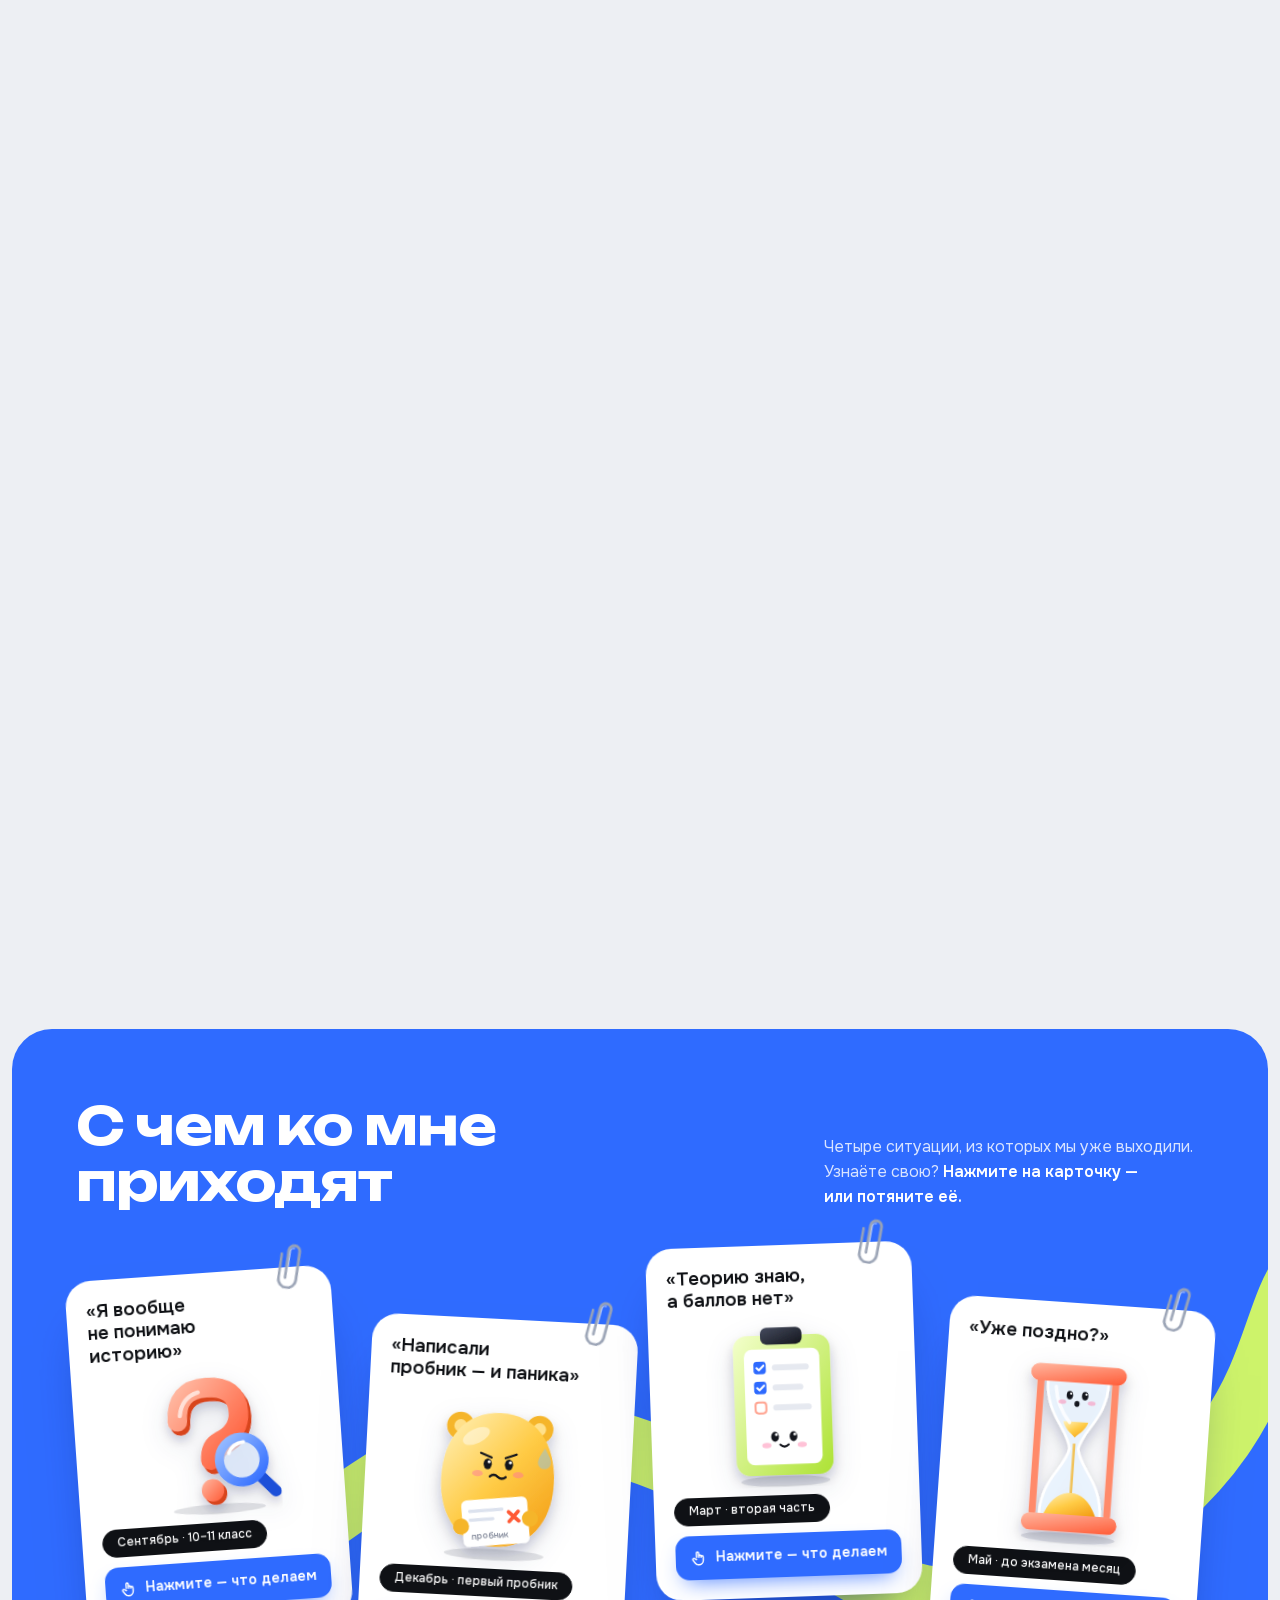
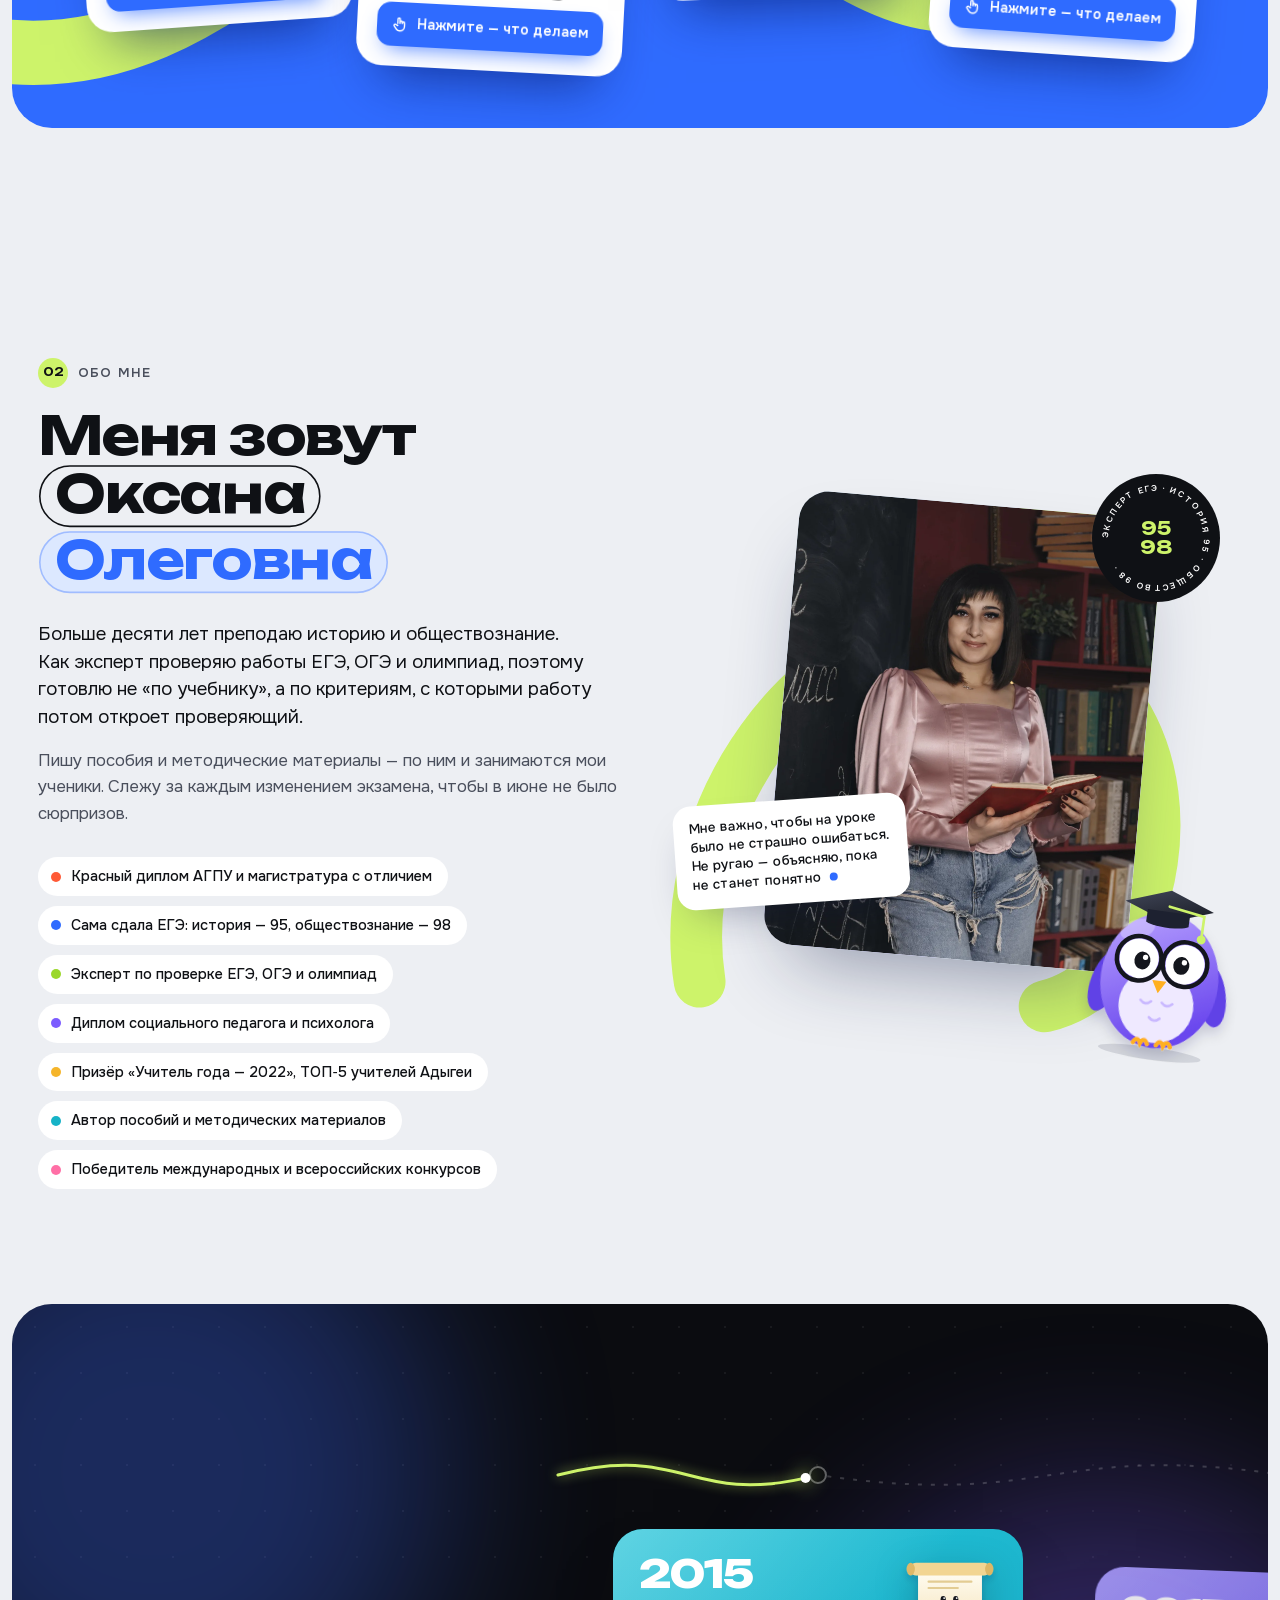
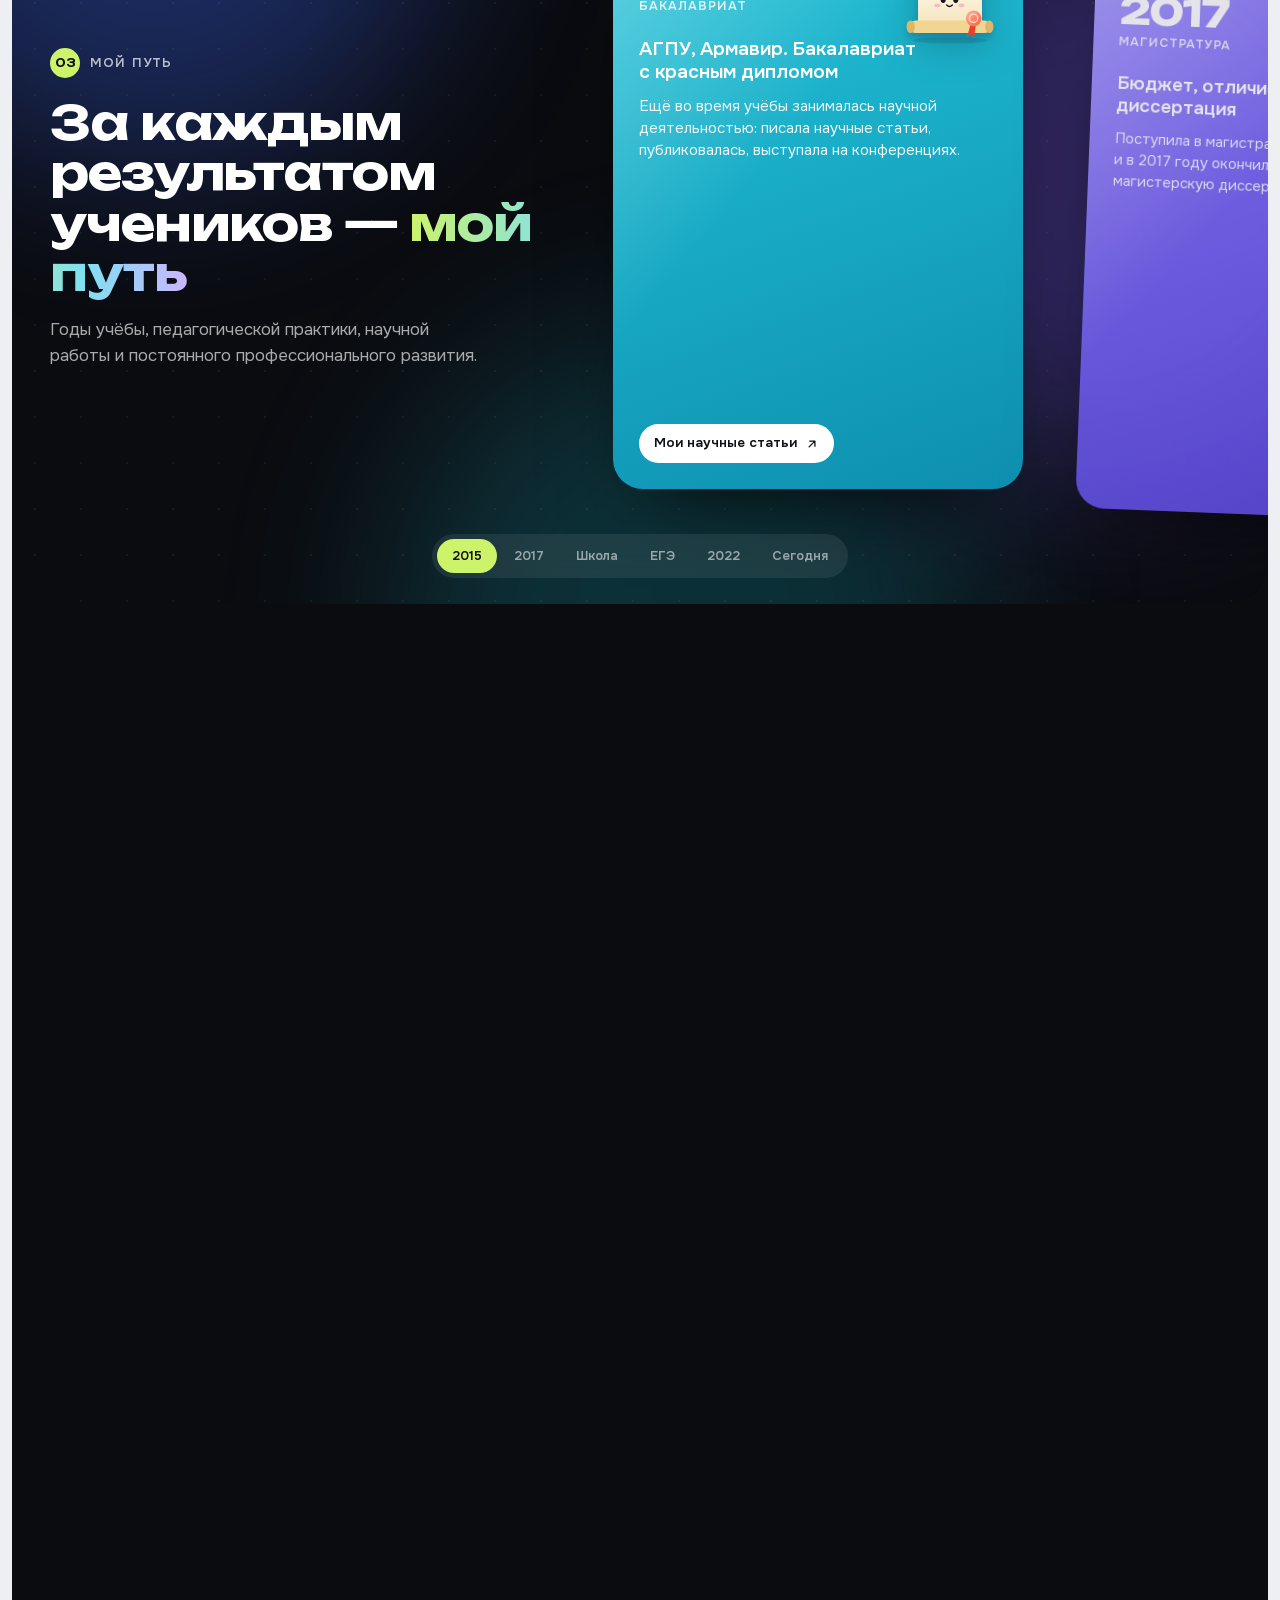
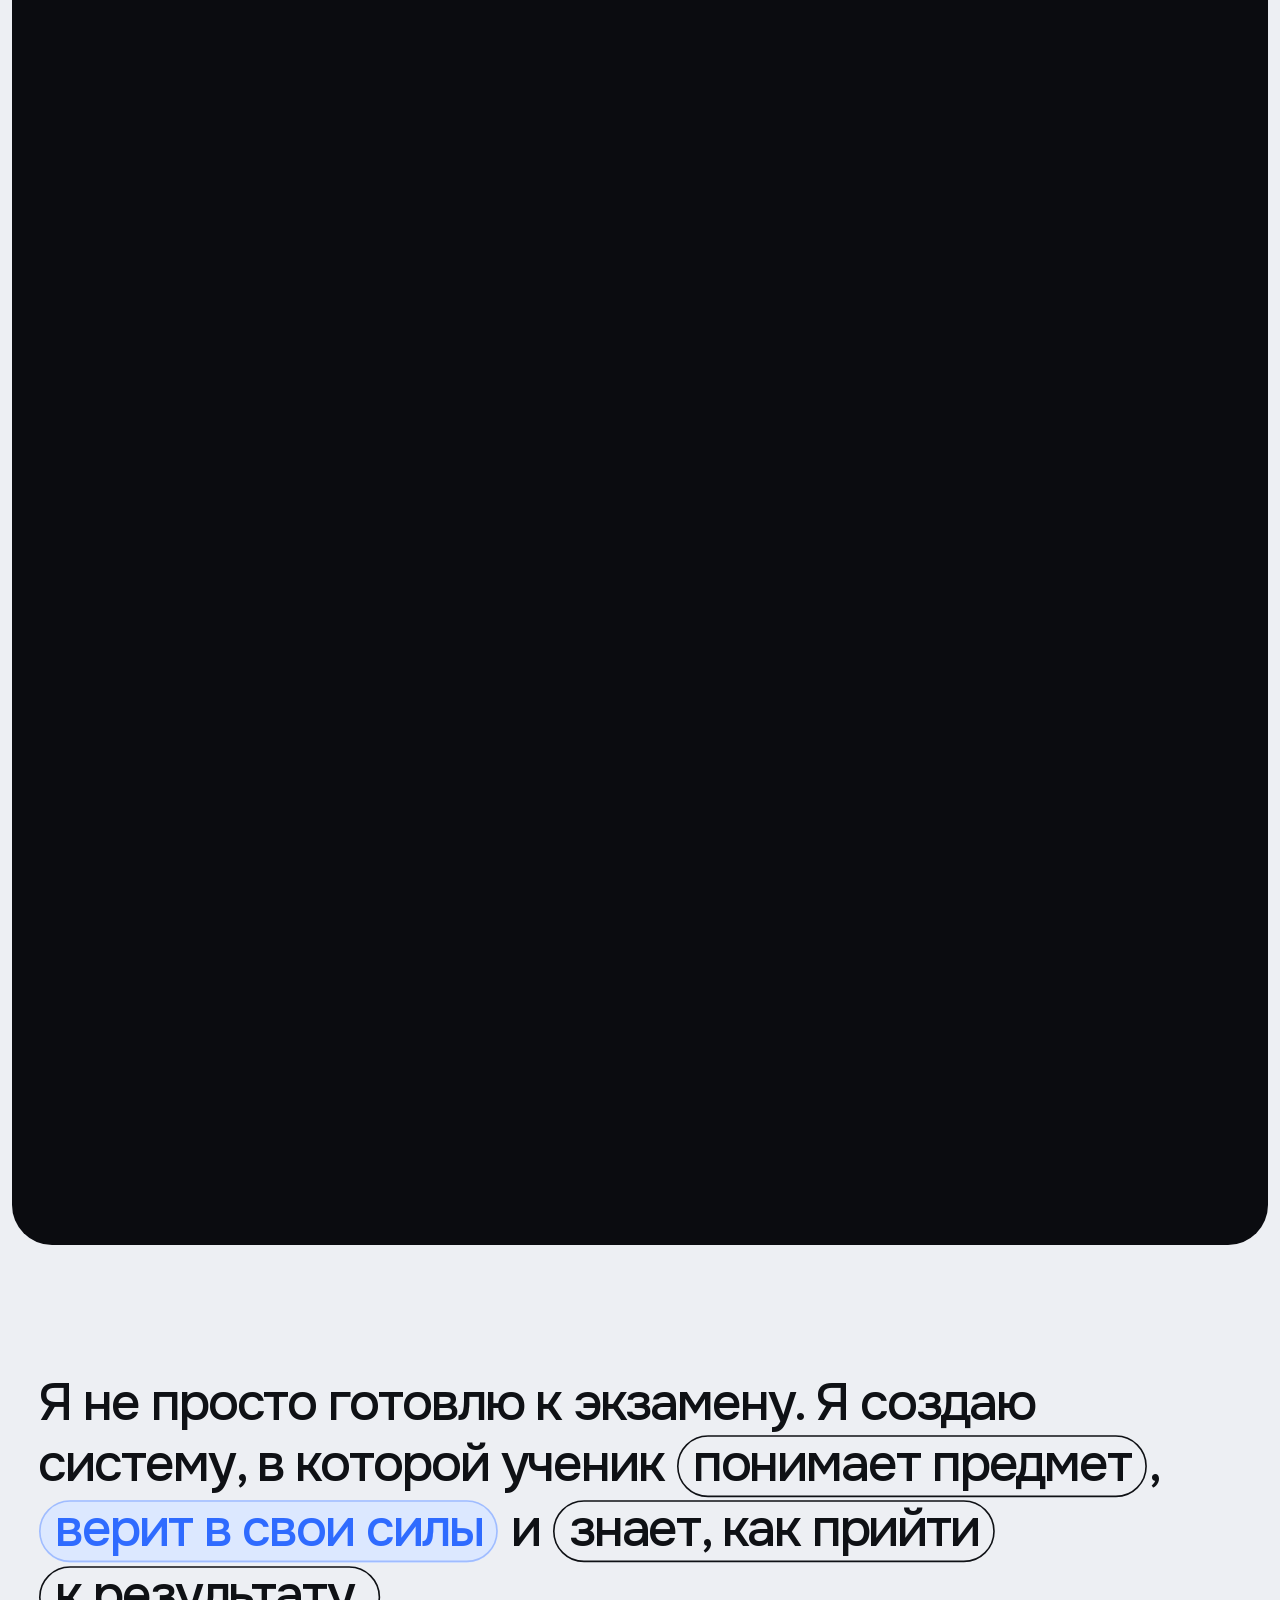
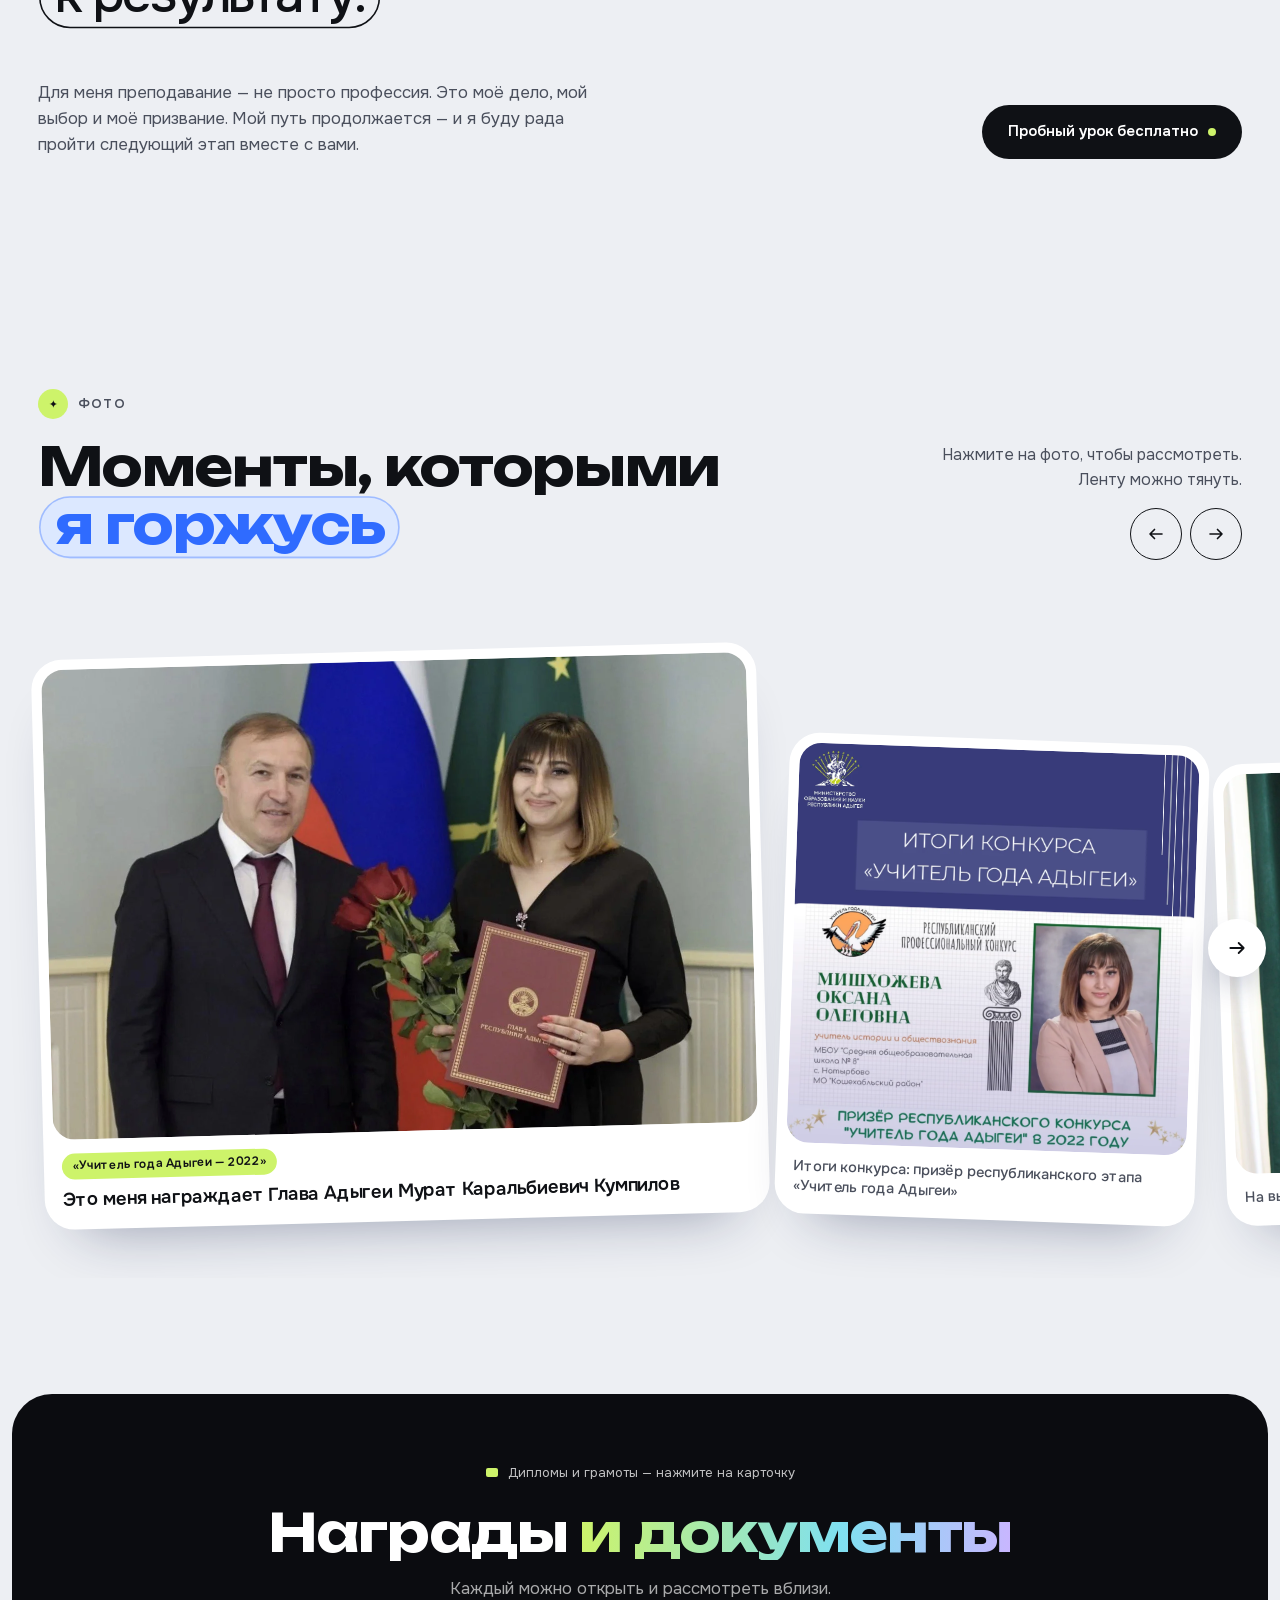
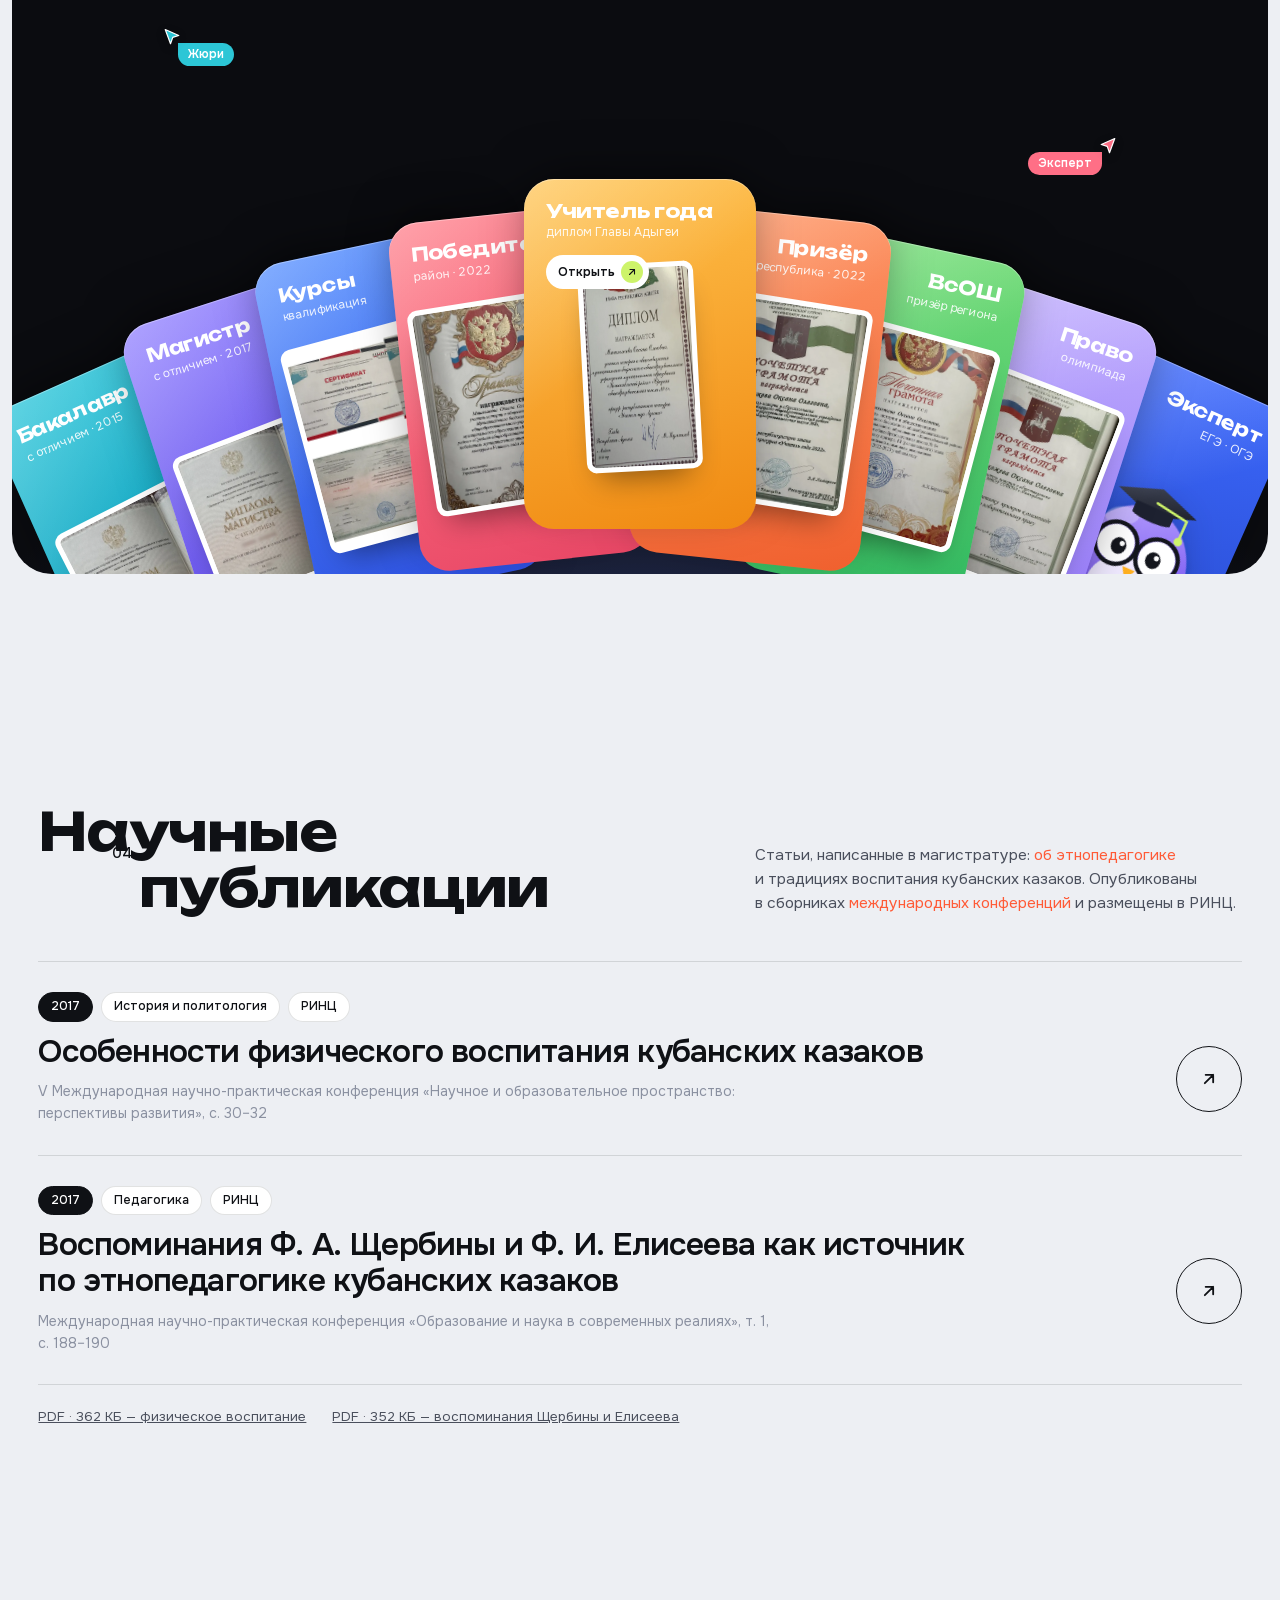
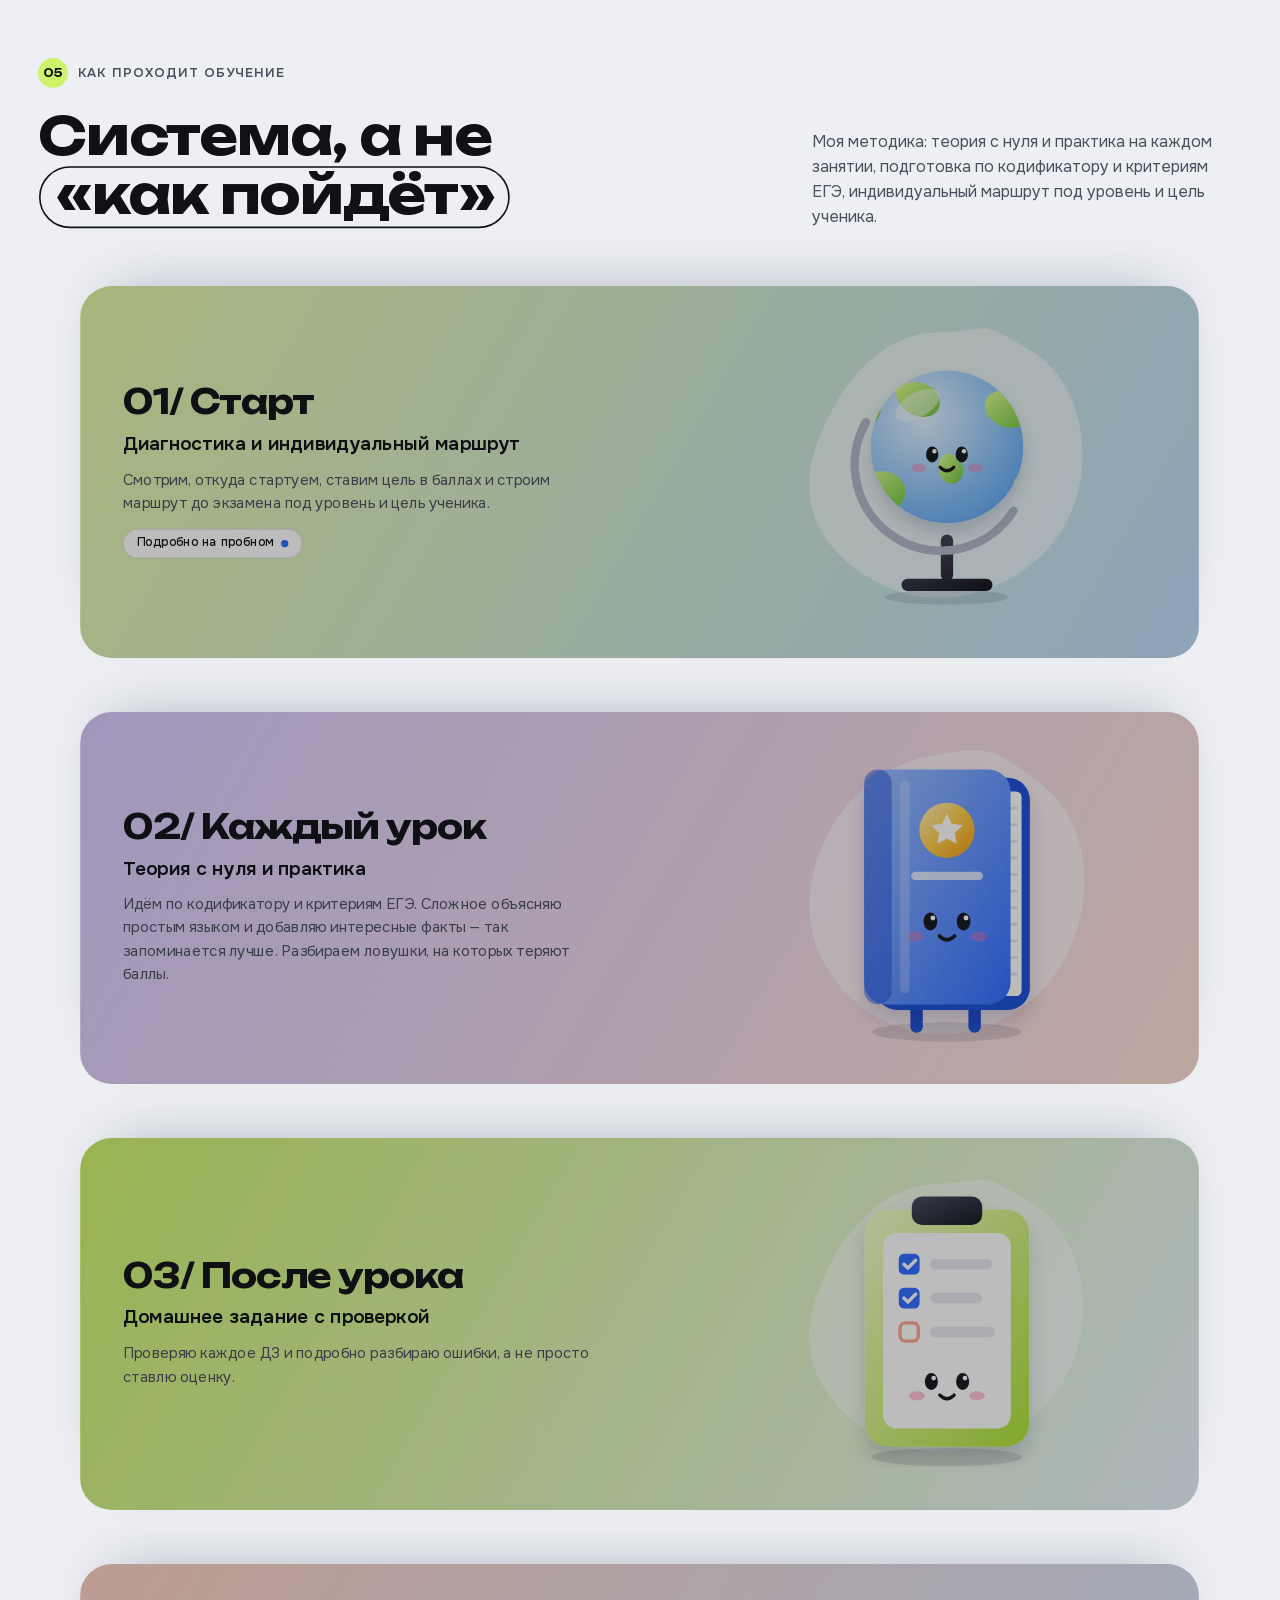
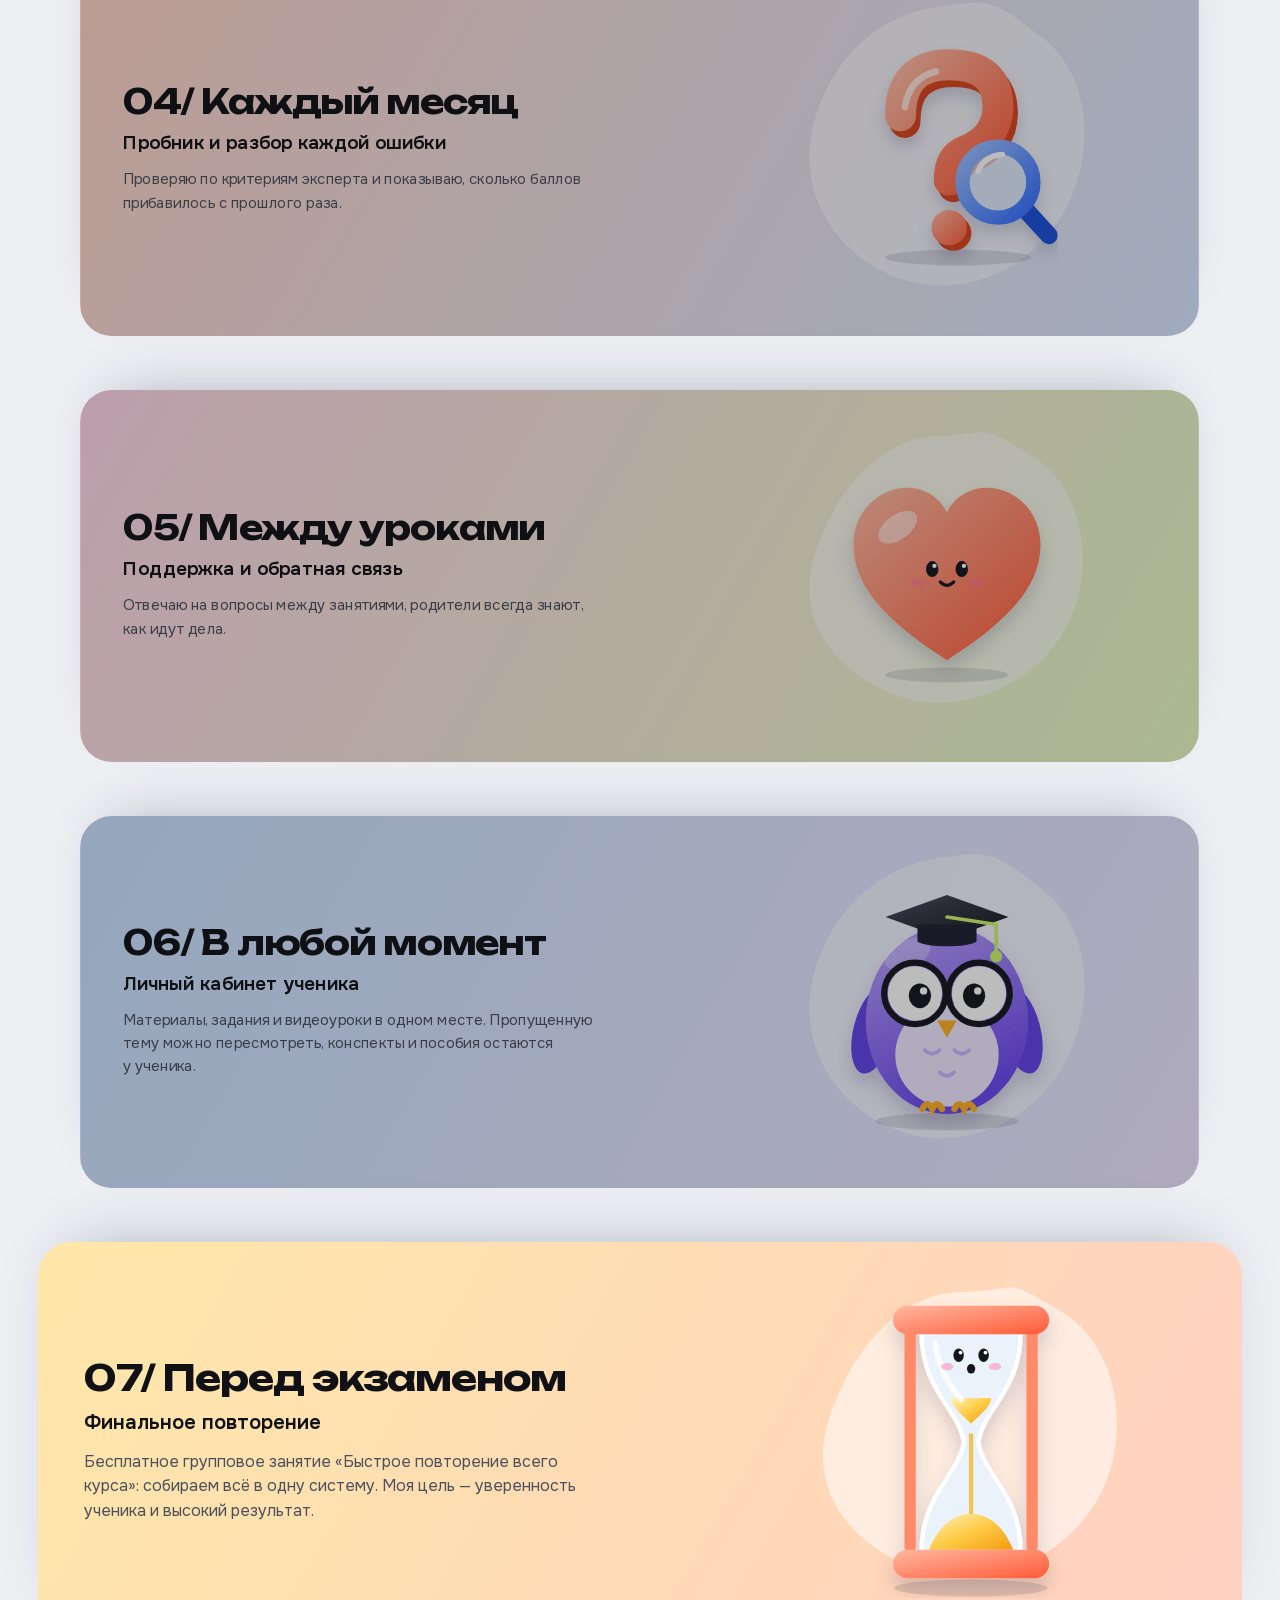
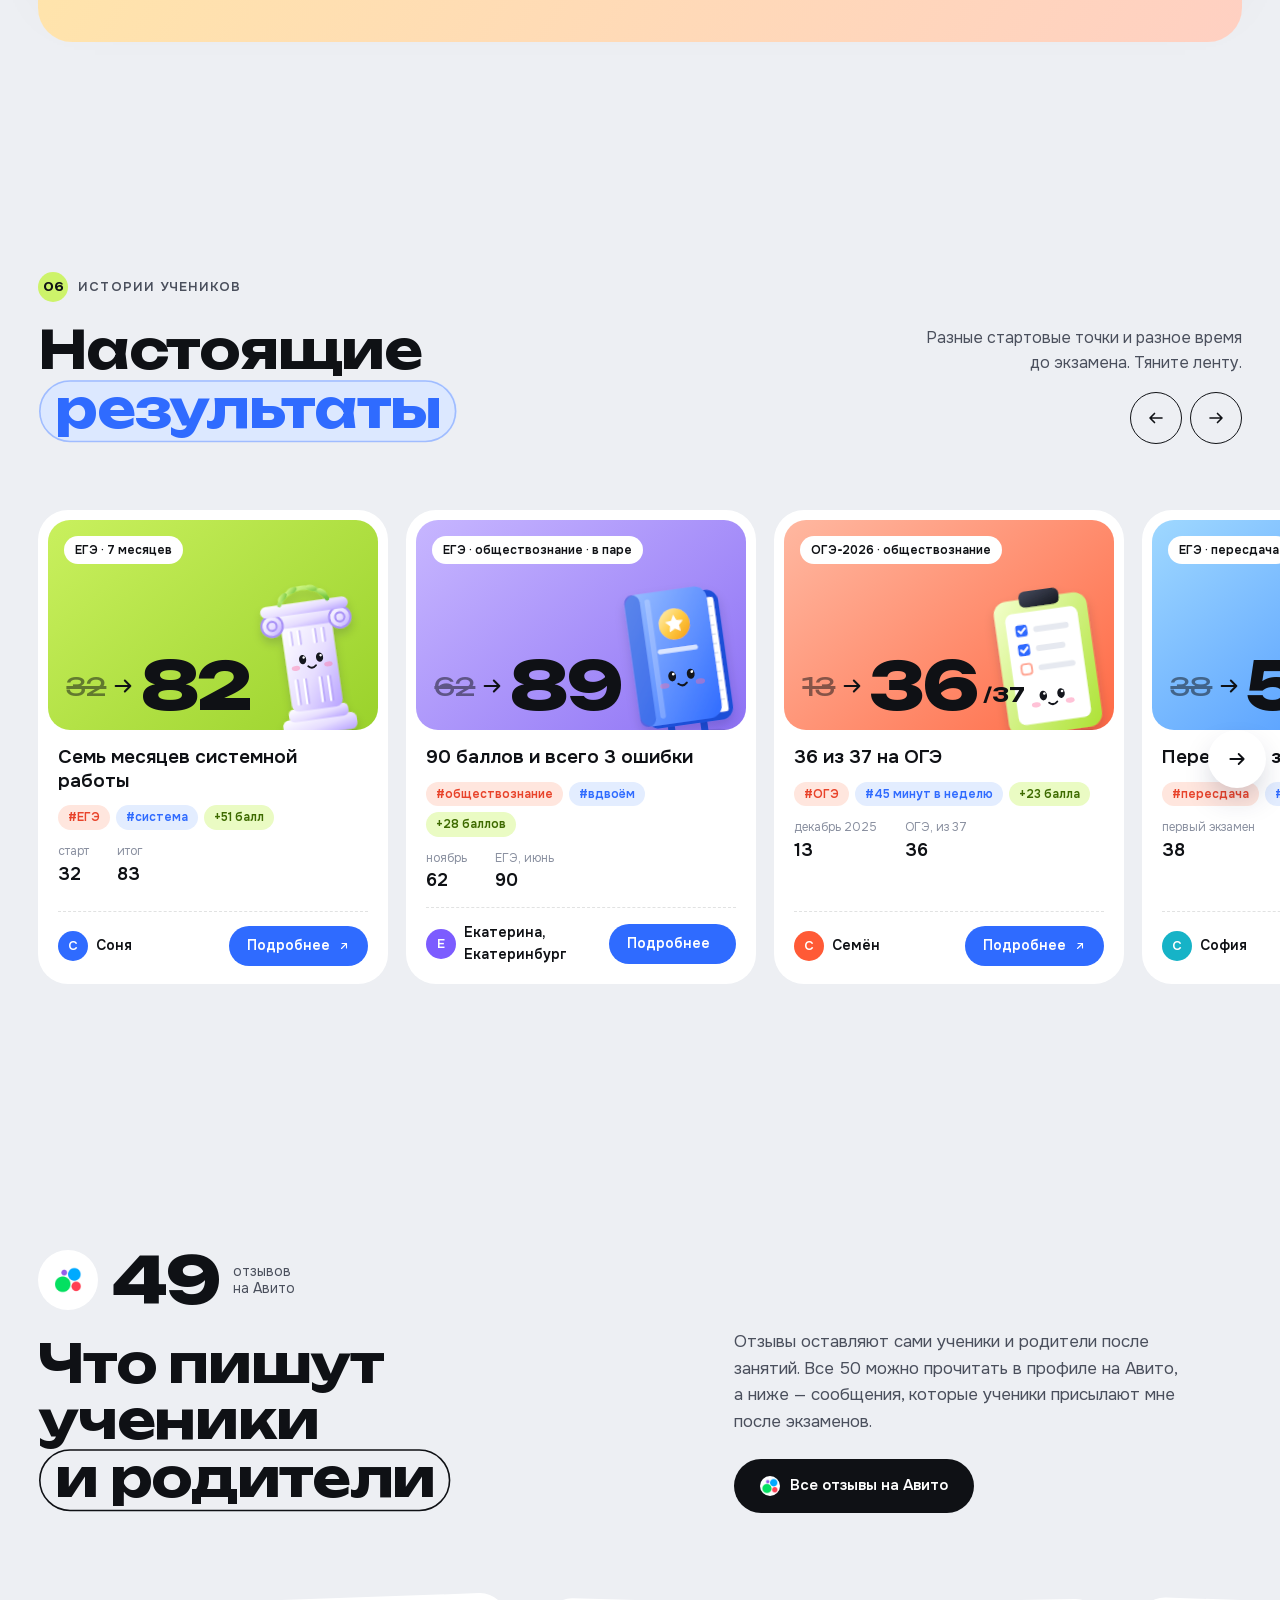
==== commit 842a028c: "Карточки «С чем приходят»: большая кнопка «Нажмите — что делаем» Вместо маленькой плашки — синяя кно" ====
--- a/index.html
+++ b/index.html
@@ -10,7 +10,7 @@
 <link rel="icon" href="favicon.svg" type="image/svg+xml">
 <link rel="preload" href="fonts/unbounded-cyr.woff2" as="font" type="font/woff2" crossorigin>
 <link rel="stylesheet" href="assets/css/onest.css">
-<link rel="stylesheet" href="v2.css?v=8">
+<link rel="stylesheet" href="v2.css?v=10">
 <script>document.documentElement.classList.replace('no-js','js');</script>
 </head>
 <body>
@@ -527,12 +527,12 @@
             <svg class="stk-clip" viewBox="0 0 40 92"><use href="#i-clip"/></svg>
             <p class="stk-t">«Я&nbsp;вообще не&nbsp;понимаю историю»</p>
             <svg class="stk-art" viewBox="0 0 200 210"><use href="#m-qmark"/></svg>
-            <span class="stk-foot"><span class="chip chip-ink">Сентябрь · 10–11&nbsp;класс</span><span class="stk-turn" aria-hidden="true"><svg viewBox="0 0 24 24" width="16" height="16"><path d="M4 12a8 8 0 0 1 13.7-5.6L20 8.7M20 4v4.7h-4.7M20 12a8 8 0 0 1-13.7 5.6L4 15.3M4 20v-4.7h4.7" fill="none" stroke="currentColor" stroke-width="2.2" stroke-linecap="round" stroke-linejoin="round"/></svg><b>Что делаем</b></span></span>
+            <span class="stk-foot"><span class="chip chip-ink">Сентябрь · 10–11&nbsp;класс</span><span class="stk-turn" aria-hidden="true"><svg viewBox="0 0 24 24" width="18" height="18"><path d="M9 11V5.5a1.5 1.5 0 0 1 3 0V11m0-1.5a1.5 1.5 0 0 1 3 0V11m0-.5a1.5 1.5 0 0 1 3 0V15a6 6 0 0 1-6 6h-.6a5 5 0 0 1-4-2l-3.1-4.1a1.6 1.6 0 0 1 2.4-2.1L9 14" fill="none" stroke="currentColor" stroke-width="1.9" stroke-linecap="round" stroke-linejoin="round"/></svg><b>Нажмите — что делаем</b></span></span>
           </div>
           <div class="stk-b">
             <span class="stk-bk">Что&nbsp;делаем</span>
             <p>Начинаем с&nbsp;нуля и&nbsp;без&nbsp;стыда. Сначала строим каркас эпох и&nbsp;причин, потом наращиваем даты и&nbsp;имена. Так они держатся в&nbsp;памяти, а&nbsp;не&nbsp;вылетают через неделю.</p>
-            <span class="stk-flip">↺ назад</span>
+            <span class="stk-flip">↺ Назад к&nbsp;вопросу</span>
           </div>
         </div>
       </article>
@@ -542,12 +542,12 @@
             <svg class="stk-clip" viewBox="0 0 40 92"><use href="#i-clip"/></svg>
             <p class="stk-t">«Написали пробник&nbsp;— и&nbsp;паника»</p>
             <svg class="stk-art" viewBox="0 0 190 210"><use href="#m-panic"/></svg>
-            <span class="stk-foot"><span class="chip chip-ink">Декабрь · первый пробник</span><span class="stk-turn" aria-hidden="true"><svg viewBox="0 0 24 24" width="16" height="16"><path d="M4 12a8 8 0 0 1 13.7-5.6L20 8.7M20 4v4.7h-4.7M20 12a8 8 0 0 1-13.7 5.6L4 15.3M4 20v-4.7h4.7" fill="none" stroke="currentColor" stroke-width="2.2" stroke-linecap="round" stroke-linejoin="round"/></svg><b>Что делаем</b></span></span>
+            <span class="stk-foot"><span class="chip chip-ink">Декабрь · первый пробник</span><span class="stk-turn" aria-hidden="true"><svg viewBox="0 0 24 24" width="18" height="18"><path d="M9 11V5.5a1.5 1.5 0 0 1 3 0V11m0-1.5a1.5 1.5 0 0 1 3 0V11m0-.5a1.5 1.5 0 0 1 3 0V15a6 6 0 0 1-6 6h-.6a5 5 0 0 1-4-2l-3.1-4.1a1.6 1.6 0 0 1 2.4-2.1L9 14" fill="none" stroke="currentColor" stroke-width="1.9" stroke-linecap="round" stroke-linejoin="round"/></svg><b>Нажмите — что делаем</b></span></span>
           </div>
           <div class="stk-b">
             <span class="stk-bk">Что&nbsp;делаем</span>
             <p>Разбираем пробник по&nbsp;заданиям и&nbsp;видим, где уходят баллы. Цель первого месяца&nbsp;— плюс 15&nbsp;баллов к&nbsp;стартовому результату. Мы&nbsp;её&nbsp;замеряем, а&nbsp;не&nbsp;обещаем на&nbsp;словах.</p>
-            <span class="stk-flip">↺ назад</span>
+            <span class="stk-flip">↺ Назад к&nbsp;вопросу</span>
           </div>
         </div>
       </article>
@@ -557,12 +557,12 @@
             <svg class="stk-clip" viewBox="0 0 40 92"><use href="#i-clip"/></svg>
             <p class="stk-t">«Теорию знаю, а&nbsp;баллов нет»</p>
             <svg class="stk-art" viewBox="0 0 170 220"><use href="#m-clip"/></svg>
-            <span class="stk-foot"><span class="chip chip-ink">Март · вторая часть</span><span class="stk-turn" aria-hidden="true"><svg viewBox="0 0 24 24" width="16" height="16"><path d="M4 12a8 8 0 0 1 13.7-5.6L20 8.7M20 4v4.7h-4.7M20 12a8 8 0 0 1-13.7 5.6L4 15.3M4 20v-4.7h4.7" fill="none" stroke="currentColor" stroke-width="2.2" stroke-linecap="round" stroke-linejoin="round"/></svg><b>Что делаем</b></span></span>
+            <span class="stk-foot"><span class="chip chip-ink">Март · вторая часть</span><span class="stk-turn" aria-hidden="true"><svg viewBox="0 0 24 24" width="18" height="18"><path d="M9 11V5.5a1.5 1.5 0 0 1 3 0V11m0-1.5a1.5 1.5 0 0 1 3 0V11m0-.5a1.5 1.5 0 0 1 3 0V15a6 6 0 0 1-6 6h-.6a5 5 0 0 1-4-2l-3.1-4.1a1.6 1.6 0 0 1 2.4-2.1L9 14" fill="none" stroke="currentColor" stroke-width="1.9" stroke-linecap="round" stroke-linejoin="round"/></svg><b>Нажмите — что делаем</b></span></span>
           </div>
           <div class="stk-b">
             <span class="stk-bk">Что&nbsp;делаем</span>
             <p>Чаще всего баллы теряются на&nbsp;оформлении второй части. Как&nbsp;эксперт, показываю критерии изнутри: за&nbsp;3–5&nbsp;занятий учимся писать ответы так, как&nbsp;ждёт проверяющий.</p>
-            <span class="stk-flip">↺ назад</span>
+            <span class="stk-flip">↺ Назад к&nbsp;вопросу</span>
           </div>
         </div>
       </article>
@@ -572,12 +572,12 @@
             <svg class="stk-clip" viewBox="0 0 40 92"><use href="#i-clip"/></svg>
             <p class="stk-t">«Уже поздно?»</p>
             <svg class="stk-art" viewBox="0 0 150 220"><use href="#m-hourglass"/></svg>
-            <span class="stk-foot"><span class="chip chip-ink">Май · до&nbsp;экзамена месяц</span><span class="stk-turn" aria-hidden="true"><svg viewBox="0 0 24 24" width="16" height="16"><path d="M4 12a8 8 0 0 1 13.7-5.6L20 8.7M20 4v4.7h-4.7M20 12a8 8 0 0 1-13.7 5.6L4 15.3M4 20v-4.7h4.7" fill="none" stroke="currentColor" stroke-width="2.2" stroke-linecap="round" stroke-linejoin="round"/></svg><b>Что делаем</b></span></span>
+            <span class="stk-foot"><span class="chip chip-ink">Май · до&nbsp;экзамена месяц</span><span class="stk-turn" aria-hidden="true"><svg viewBox="0 0 24 24" width="18" height="18"><path d="M9 11V5.5a1.5 1.5 0 0 1 3 0V11m0-1.5a1.5 1.5 0 0 1 3 0V11m0-.5a1.5 1.5 0 0 1 3 0V15a6 6 0 0 1-6 6h-.6a5 5 0 0 1-4-2l-3.1-4.1a1.6 1.6 0 0 1 2.4-2.1L9 14" fill="none" stroke="currentColor" stroke-width="1.9" stroke-linecap="round" stroke-linejoin="round"/></svg><b>Нажмите — что делаем</b></span></span>
           </div>
           <div class="stk-b">
             <span class="stk-bk">Что&nbsp;делаем</span>
             <p>Нет. Ко&nbsp;мне приходят и&nbsp;за&nbsp;месяц, и&nbsp;за&nbsp;две недели. Берём темы, которые точно будут на&nbsp;экзамене и&nbsp;дают больше всего баллов, и&nbsp;доводим их&nbsp;до&nbsp;автоматизма.</p>
-            <span class="stk-flip">↺ назад</span>
+            <span class="stk-flip">↺ Назад к&nbsp;вопросу</span>
           </div>
         </div>
       </article>
@@ -1098,6 +1098,6 @@
     avito: ""
   };
 </script>
-<script src="v2.js?v=8" defer></script>
+<script src="v2.js?v=10" defer></script>
 </body>
 </html>
--- a/v2.css
+++ b/v2.css
@@ -294,7 +294,7 @@
 .sit-grid{position:relative;z-index:2;display:grid;grid-template-columns:repeat(4,minmax(0,1fr));gap:22px;margin-top:64px}
 .stk{position:relative;perspective:1300px;cursor:grab;touch-action:pan-y;user-select:none;-webkit-user-select:none;transform:translate(var(--dx,0px),calc(var(--y) + var(--dy,0px))) rotate(calc(var(--r) + var(--dr,0deg)));transition:transform .9s var(--spring)}
 .stk.drag{transition:none;cursor:grabbing;z-index:5}
-.stk-in{position:relative;aspect-ratio:4/5;transform-style:preserve-3d;transition:transform .9s var(--ease)}
+.stk-in{position:relative;aspect-ratio:4/5.3;transform-style:preserve-3d;transition:transform .9s var(--ease)}
 .stk.flip .stk-in{transform:rotateY(180deg)}
 .stk-f,.stk-b{position:absolute;inset:0;border-radius:26px;padding:20px;display:flex;flex-direction:column;-webkit-backface-visibility:hidden;backface-visibility:hidden;box-shadow:0 34px 50px -26px rgba(5,20,90,.6)}
 .stk-f{background:#fff;color:var(--ink)}
@@ -303,17 +303,19 @@
 .stk-art{flex:1;min-height:0;width:100%;margin:8px 0;filter:drop-shadow(0 10px 14px rgba(20,30,80,.12));transition:transform .6s var(--spring)}
 .stk:hover .stk-art{transform:scale(1.06) rotate(-3deg)}
 .stk .chip{align-self:flex-start}
-.stk-foot{display:flex;align-items:center;justify-content:space-between;gap:8px}
-.stk-turn{position:absolute;right:16px;bottom:60px;z-index:1;display:inline-flex;align-items:center;gap:6px;height:32px;padding:0 12px 0 10px;border-radius:999px;background:var(--blue);color:#fff;font-size:12.5px;white-space:nowrap;box-shadow:0 8px 18px -8px rgba(47,107,255,.8);animation:ping 2.4s ease-out infinite}
+.stk-foot{display:flex;flex-direction:column;align-items:flex-start;gap:10px}
+.stk-turn{display:flex;align-items:center;justify-content:center;gap:8px;width:100%;height:44px;border-radius:14px;background:var(--blue);color:#fff;font-size:14px;box-shadow:0 10px 22px -10px rgba(47,107,255,.9);animation:ping 2.4s ease-out infinite;transition:background .3s,transform .4s var(--spring)}
 .stk-turn b{font-weight:600}
-.stk:hover .stk-turn svg{animation:spin 1s var(--ease)}
+.stk:hover .stk-turn{background:#1F55E6;transform:translateY(-2px)}
+.stk-turn svg{animation:tap 1.6s ease-in-out infinite;transform-origin:50% 90%}
+@keyframes tap{0%,60%,100%{transform:none}20%{transform:translateY(2px) scale(.9)}35%{transform:none}}
 @keyframes ping{0%{box-shadow:0 0 0 0 rgba(47,107,255,.55)}70%,100%{box-shadow:0 0 0 12px rgba(47,107,255,0)}}
 .t-mob{display:none}
 .dots{display:none}
 .stk-clip{position:absolute;top:-30px;right:28px;width:22px;height:54px;rotate:12deg;z-index:2}
 .stk-bk{font-size:12px;font-weight:600;letter-spacing:.08em;text-transform:uppercase;color:var(--lime)}
 .stk-b p{font-size:15px;line-height:1.45}
-.stk-flip{font-size:13px;opacity:.6}
+.stk-flip{display:flex;align-items:center;justify-content:center;width:100%;height:42px;border-radius:14px;border:1.5px solid rgba(255,255,255,.35);font-size:14px;font-weight:600}
 
 /* ---------- обо мне ---------- */
 .about{overflow-x:clip}
@@ -957,6 +959,7 @@
   .t-desk{display:none}
   .t-mob{display:inline}
   .stk .chip{font-size:11px;padding:0 10px}
+  .stk-in{aspect-ratio:4/5.5}
   .dots{display:flex;justify-content:center;gap:6px;margin:4px auto 0;padding:6px 0;color:var(--ink)}
   .panel-blue .dots,.panel-dark .dots,.path .dots{color:#fff}
   .dots button{width:7px;height:7px;padding:0;border:0;border-radius:4px;background:currentColor;opacity:.25;cursor:pointer;transition:width .35s var(--ease),opacity .35s}
